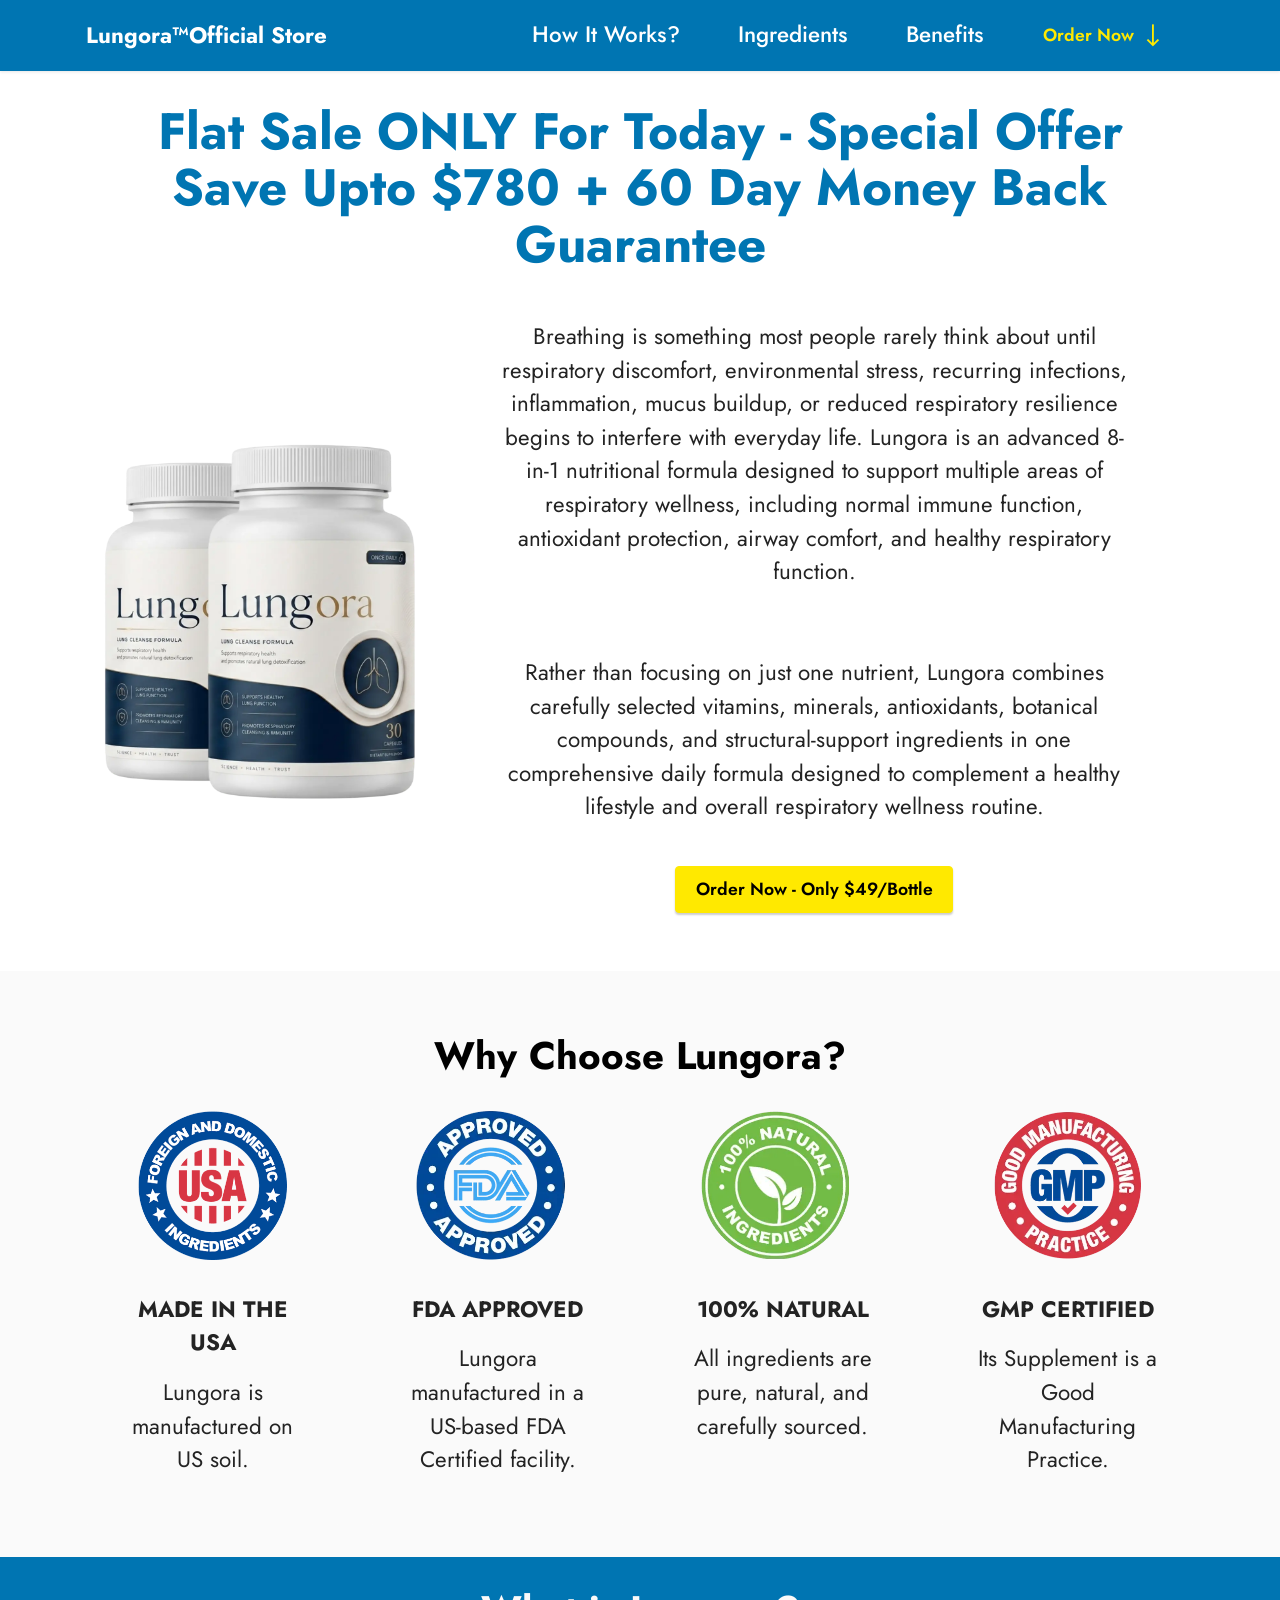
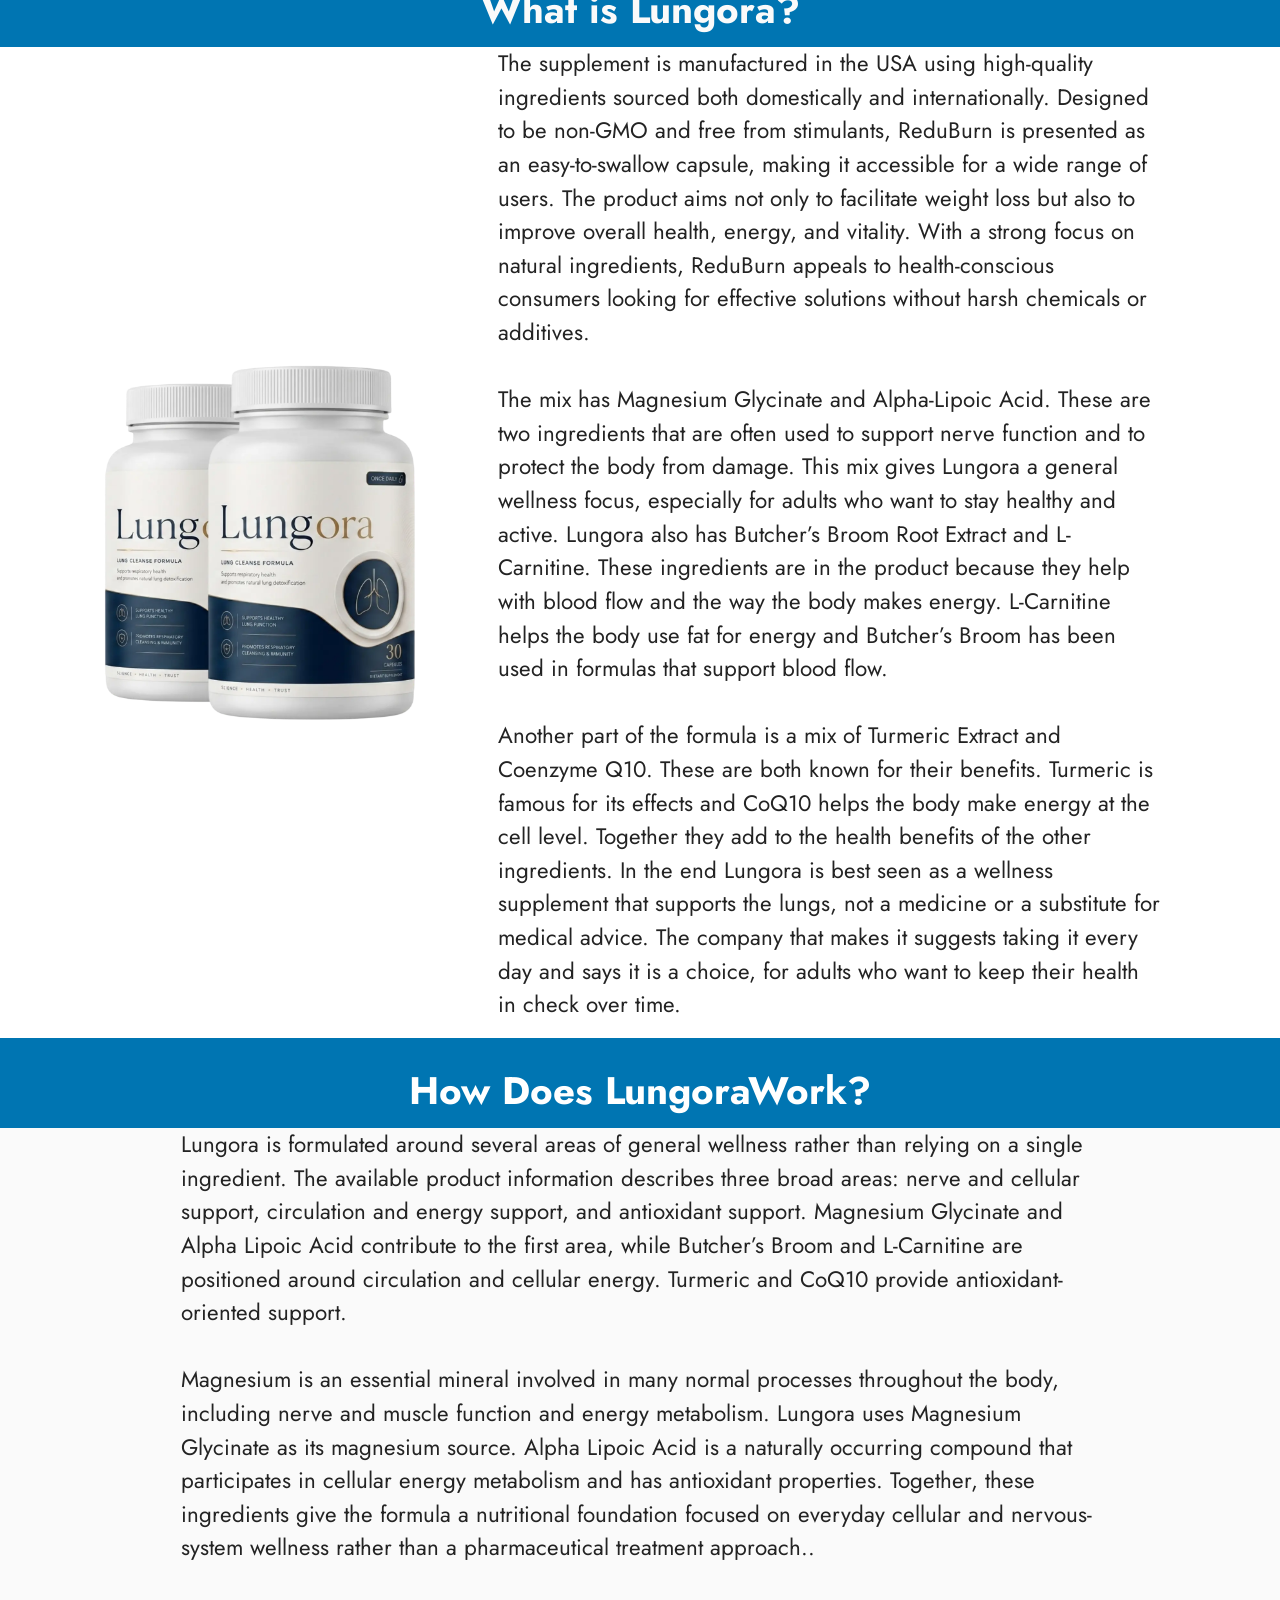
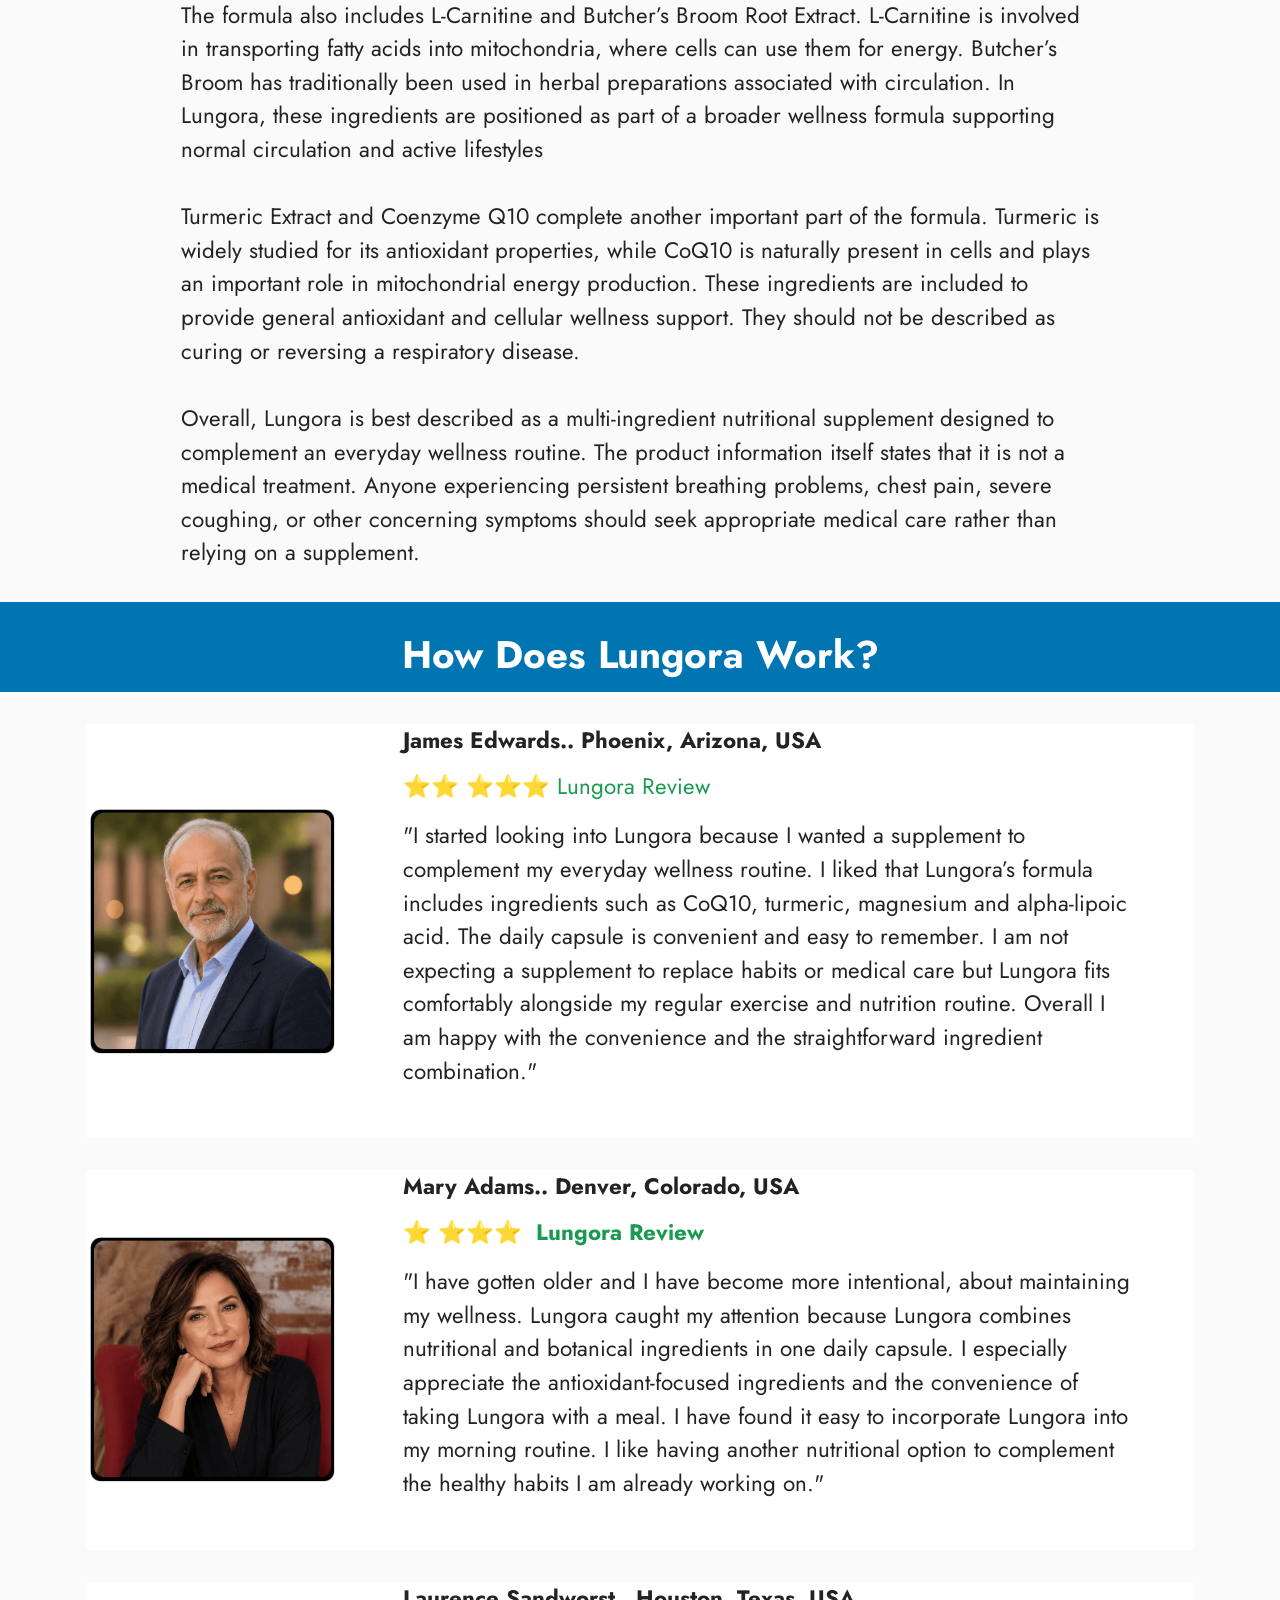
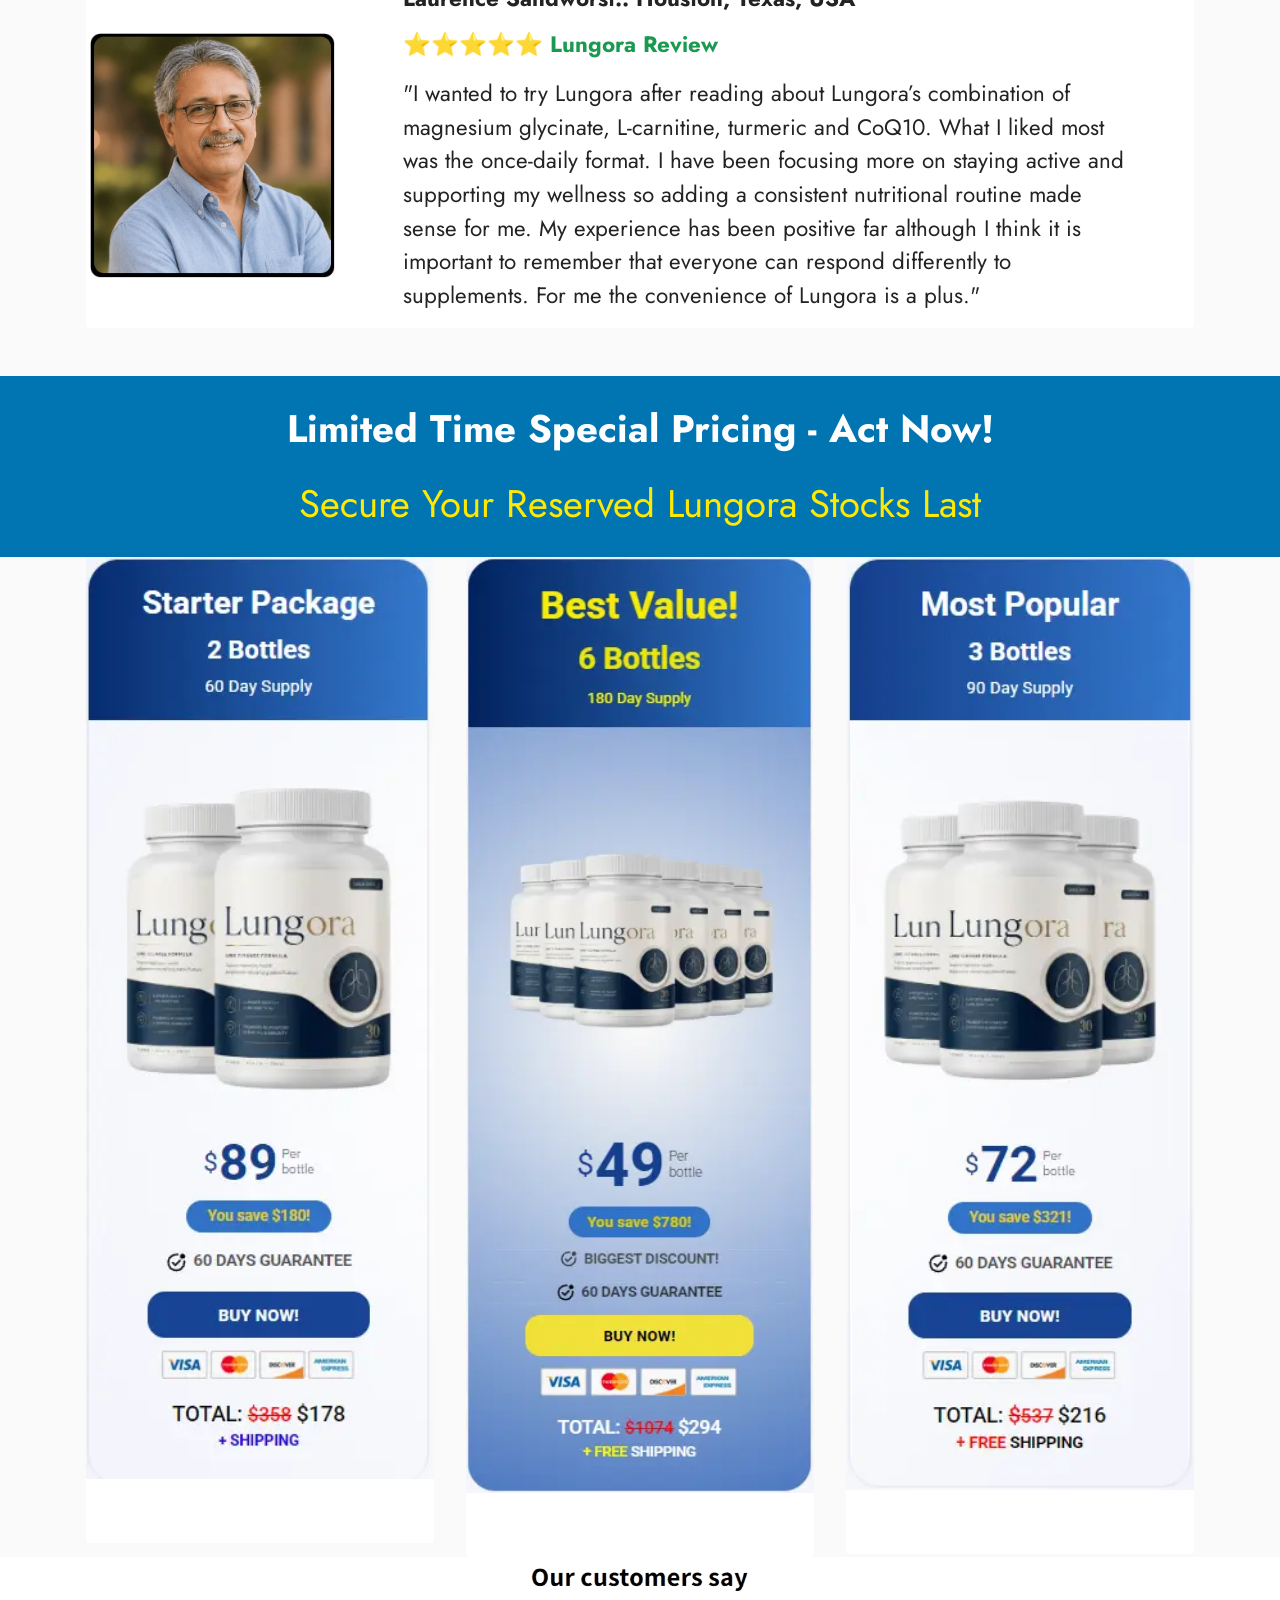
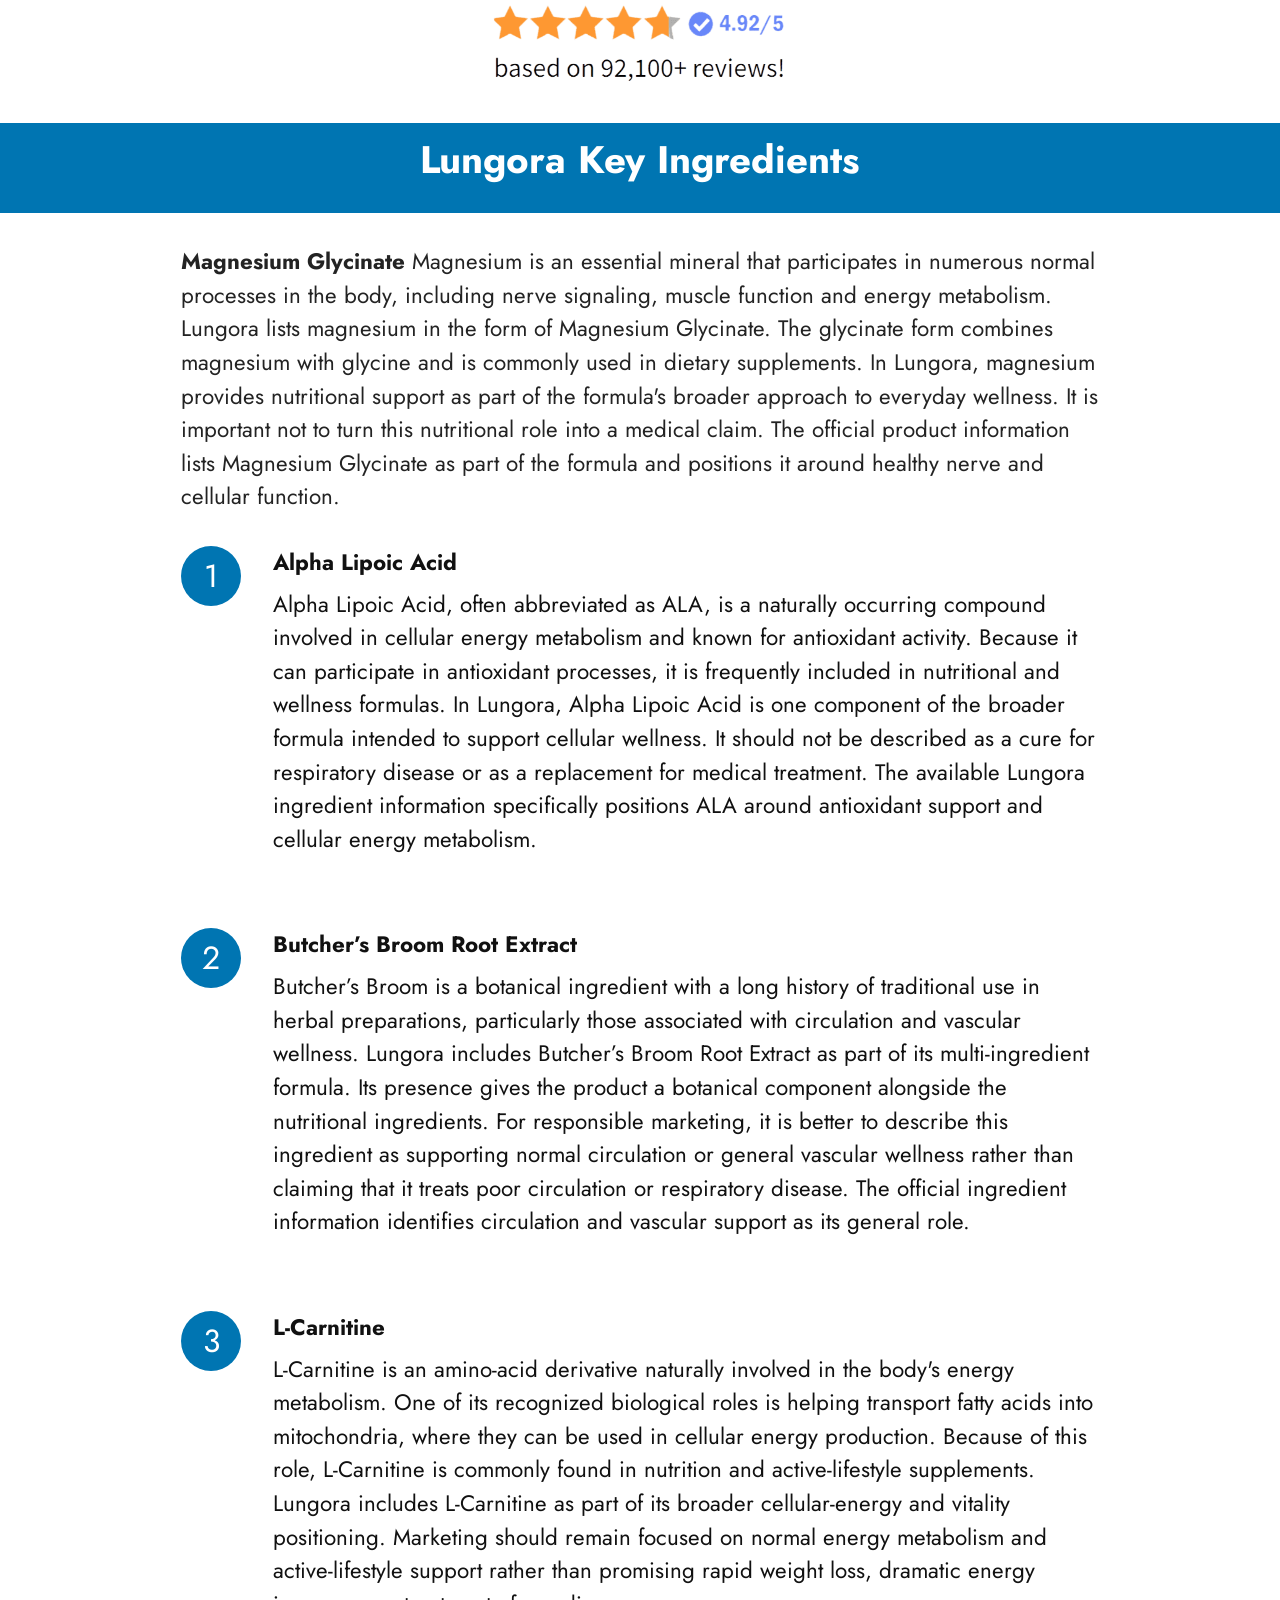
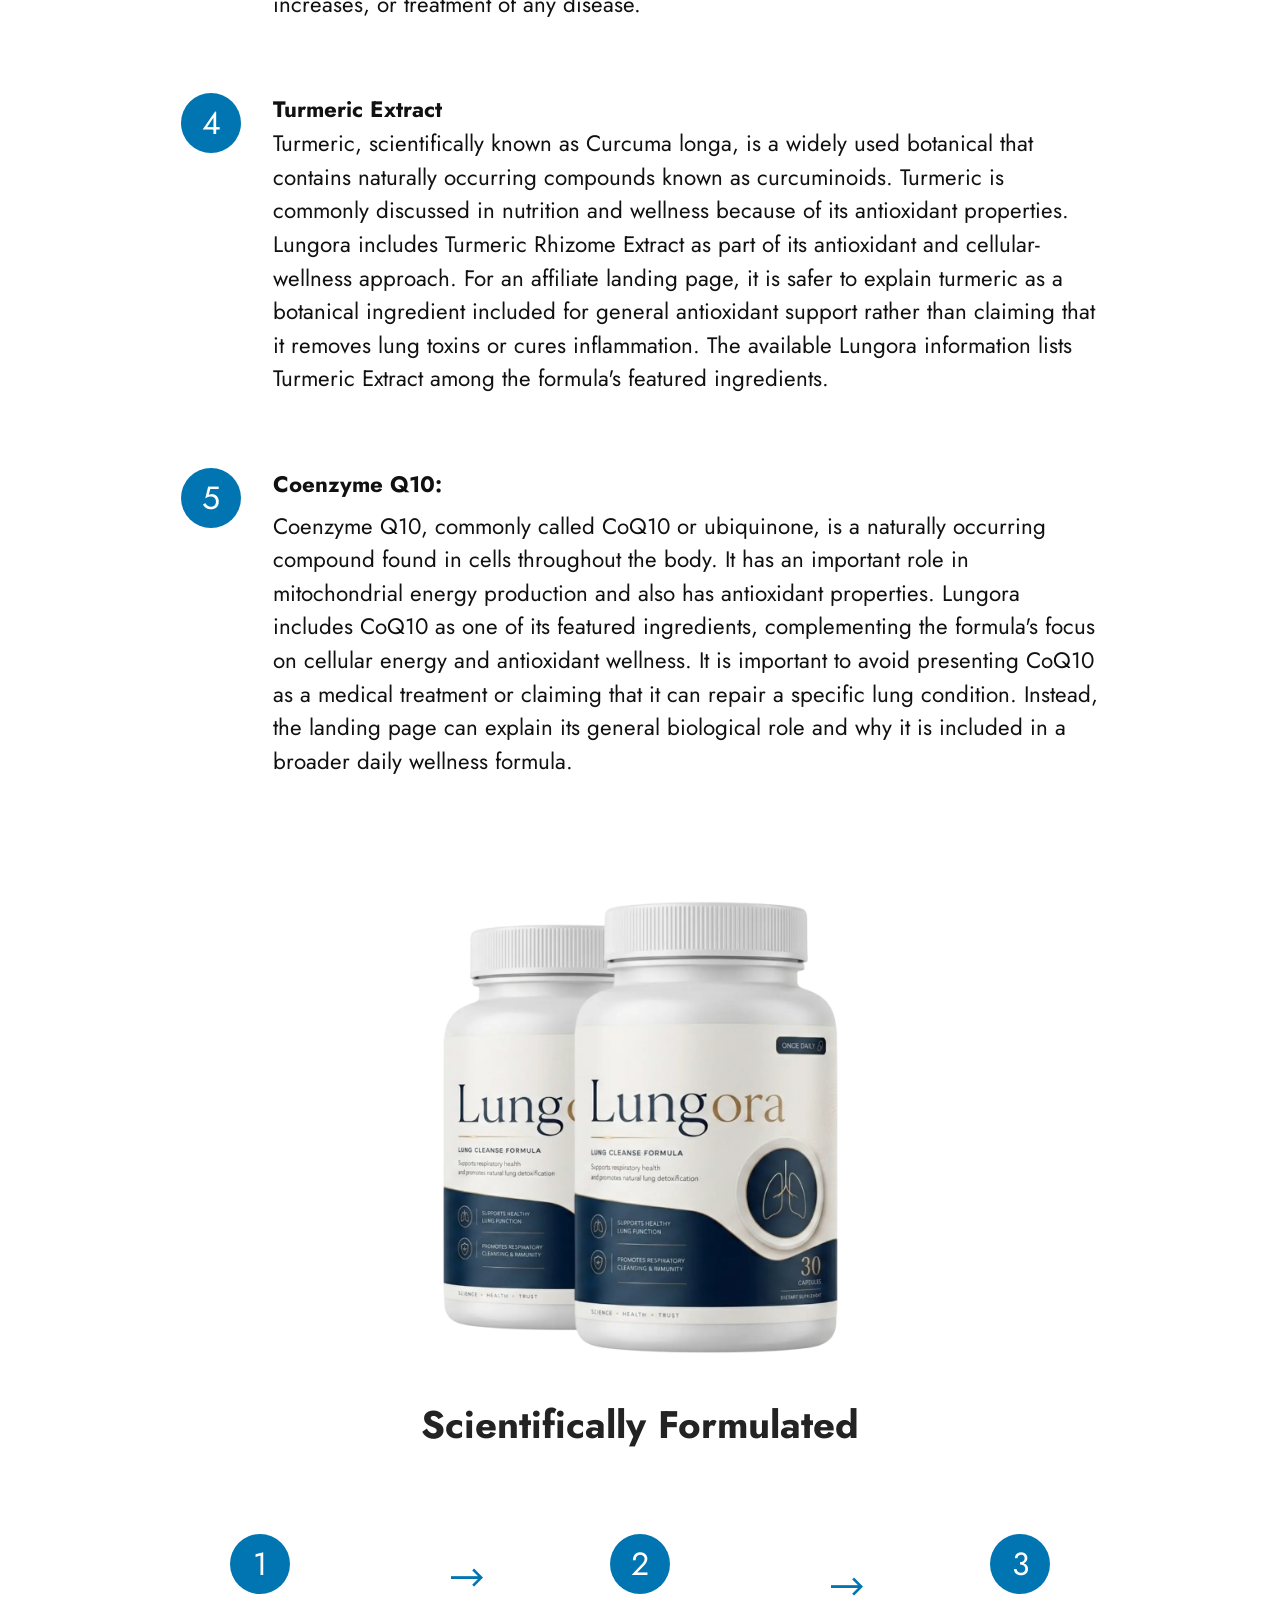
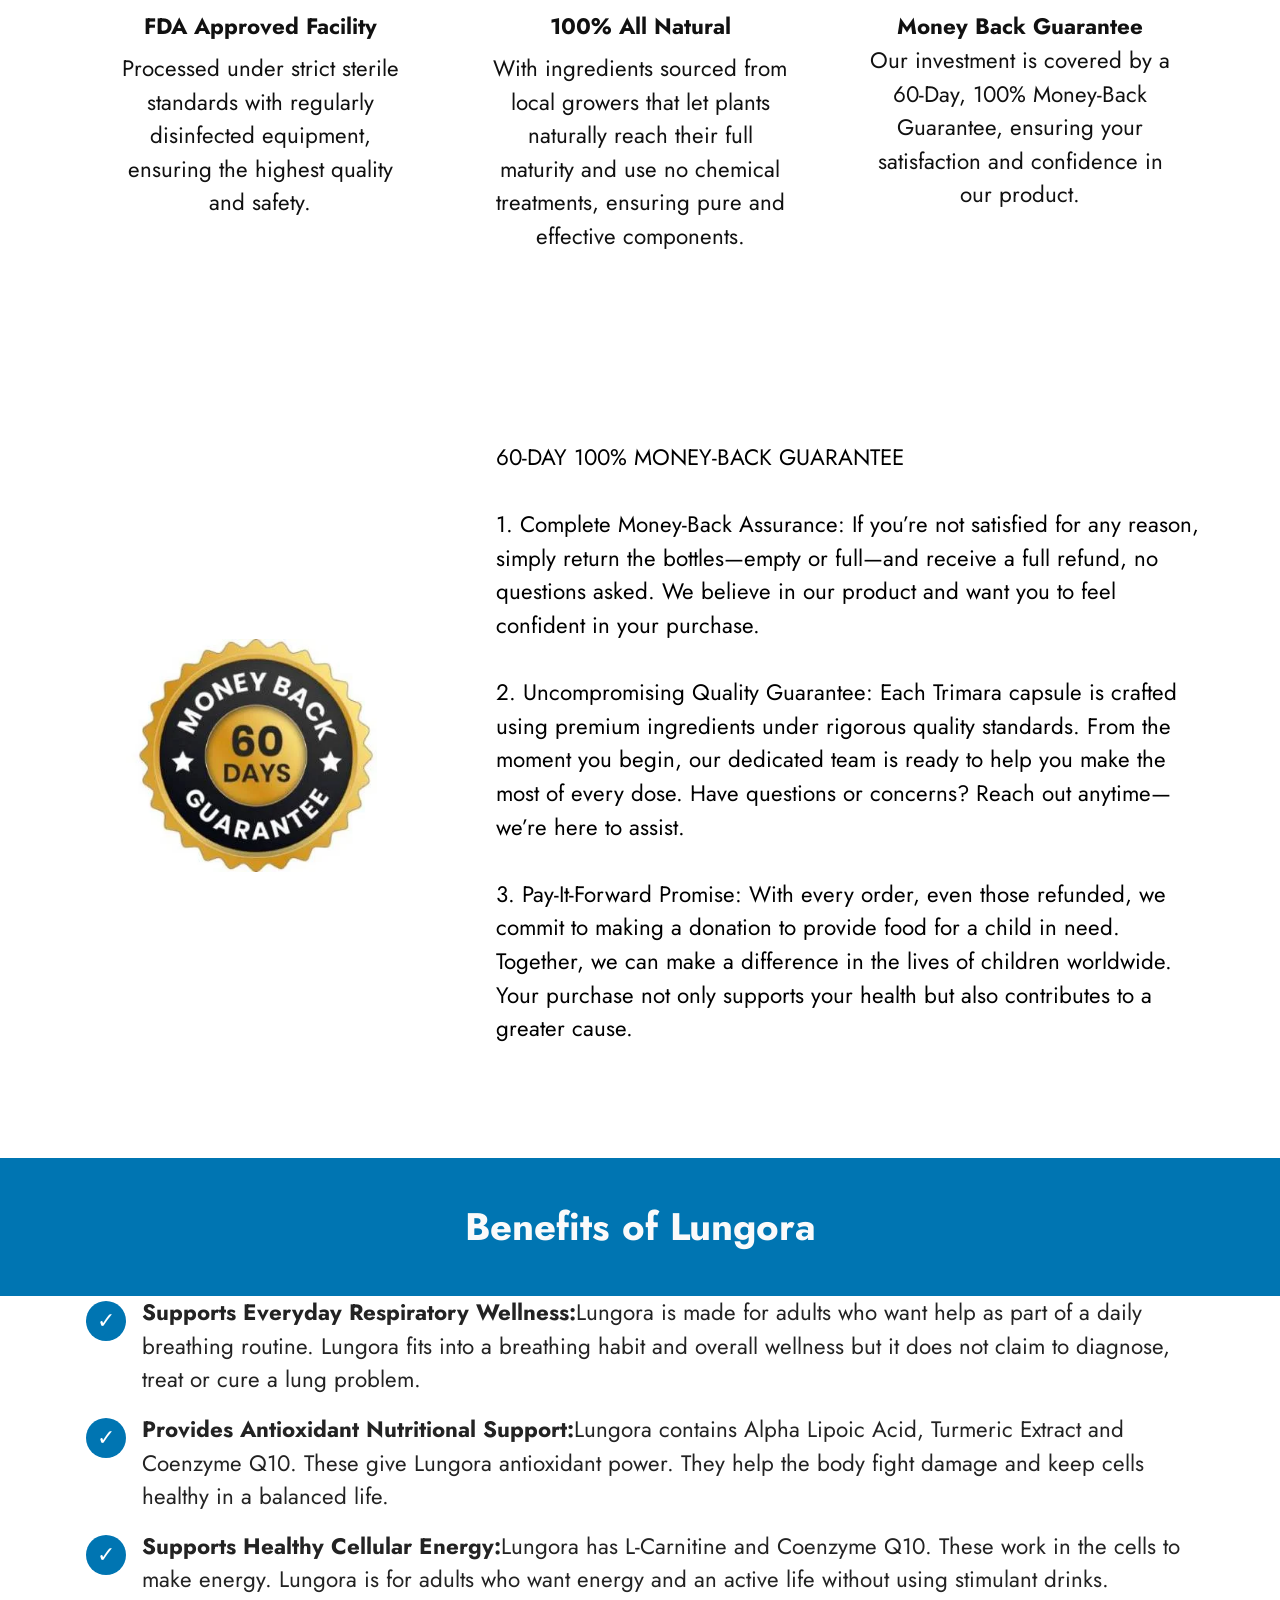
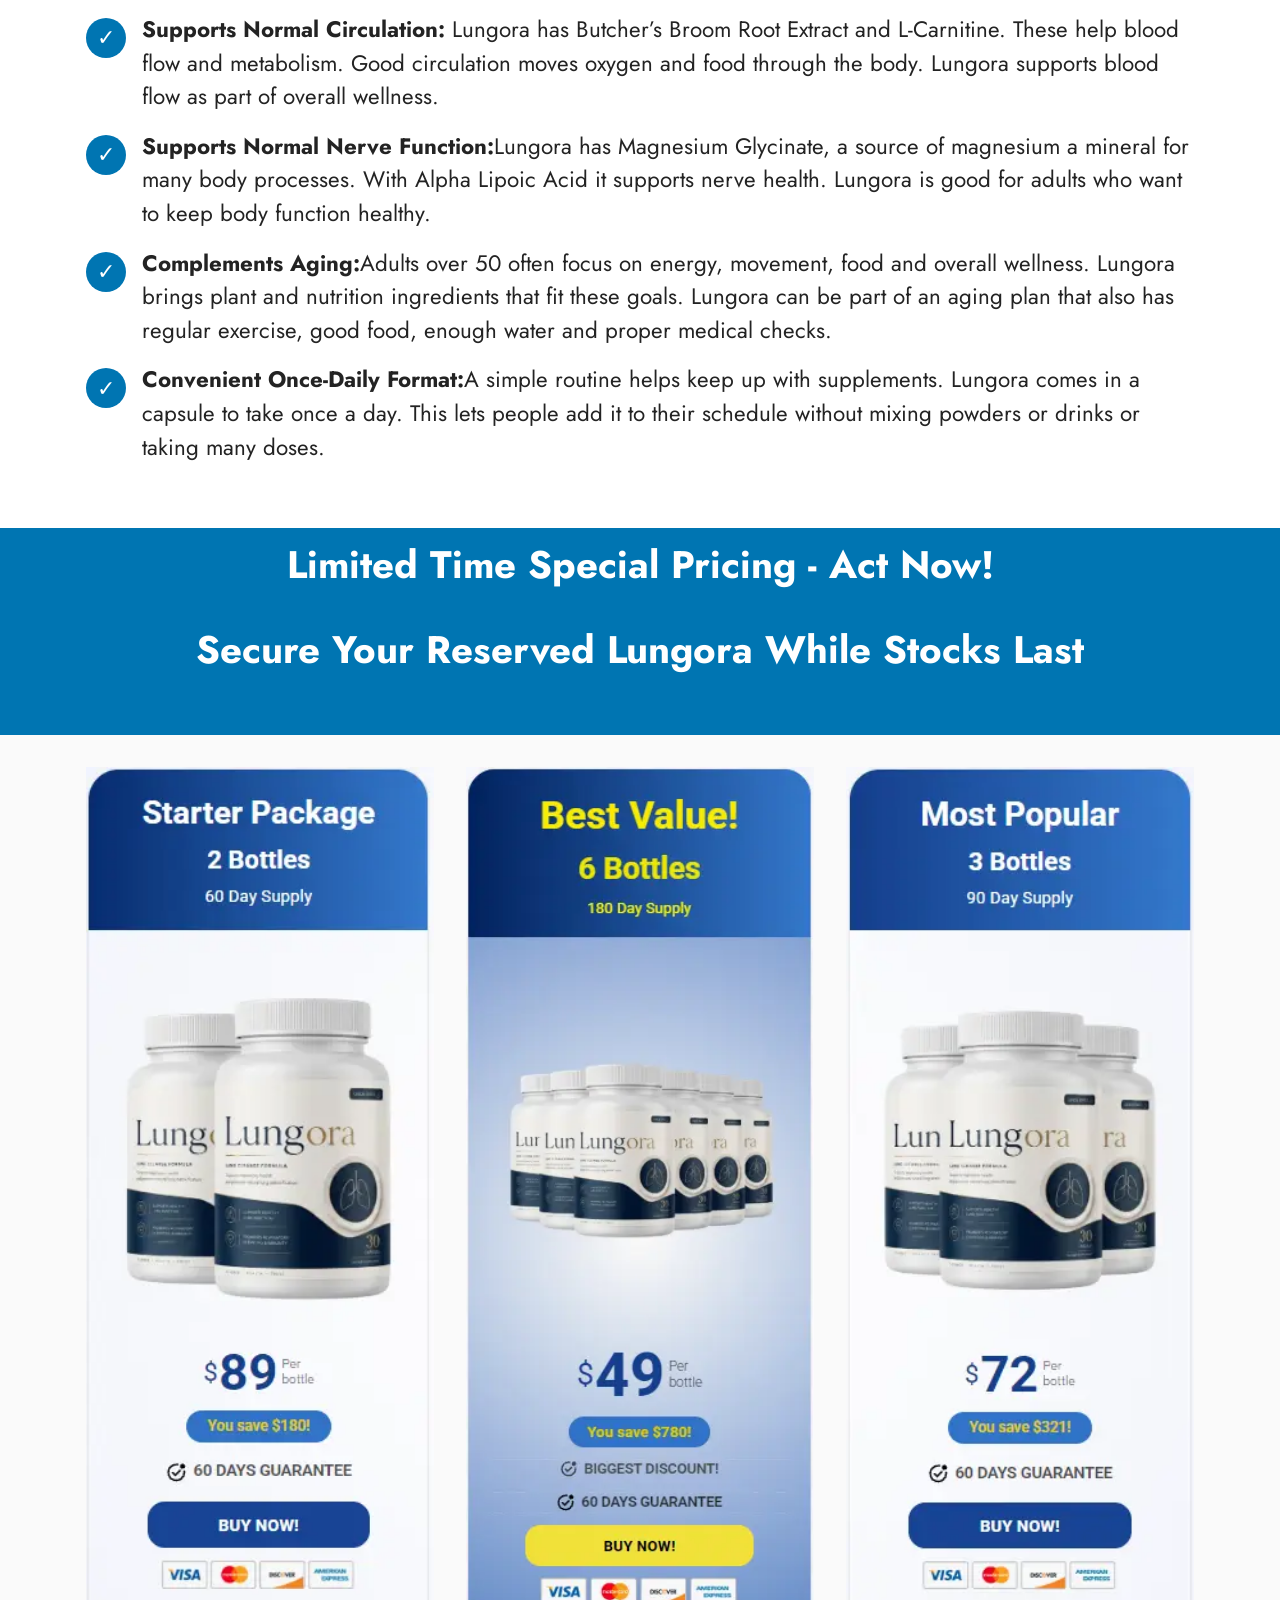
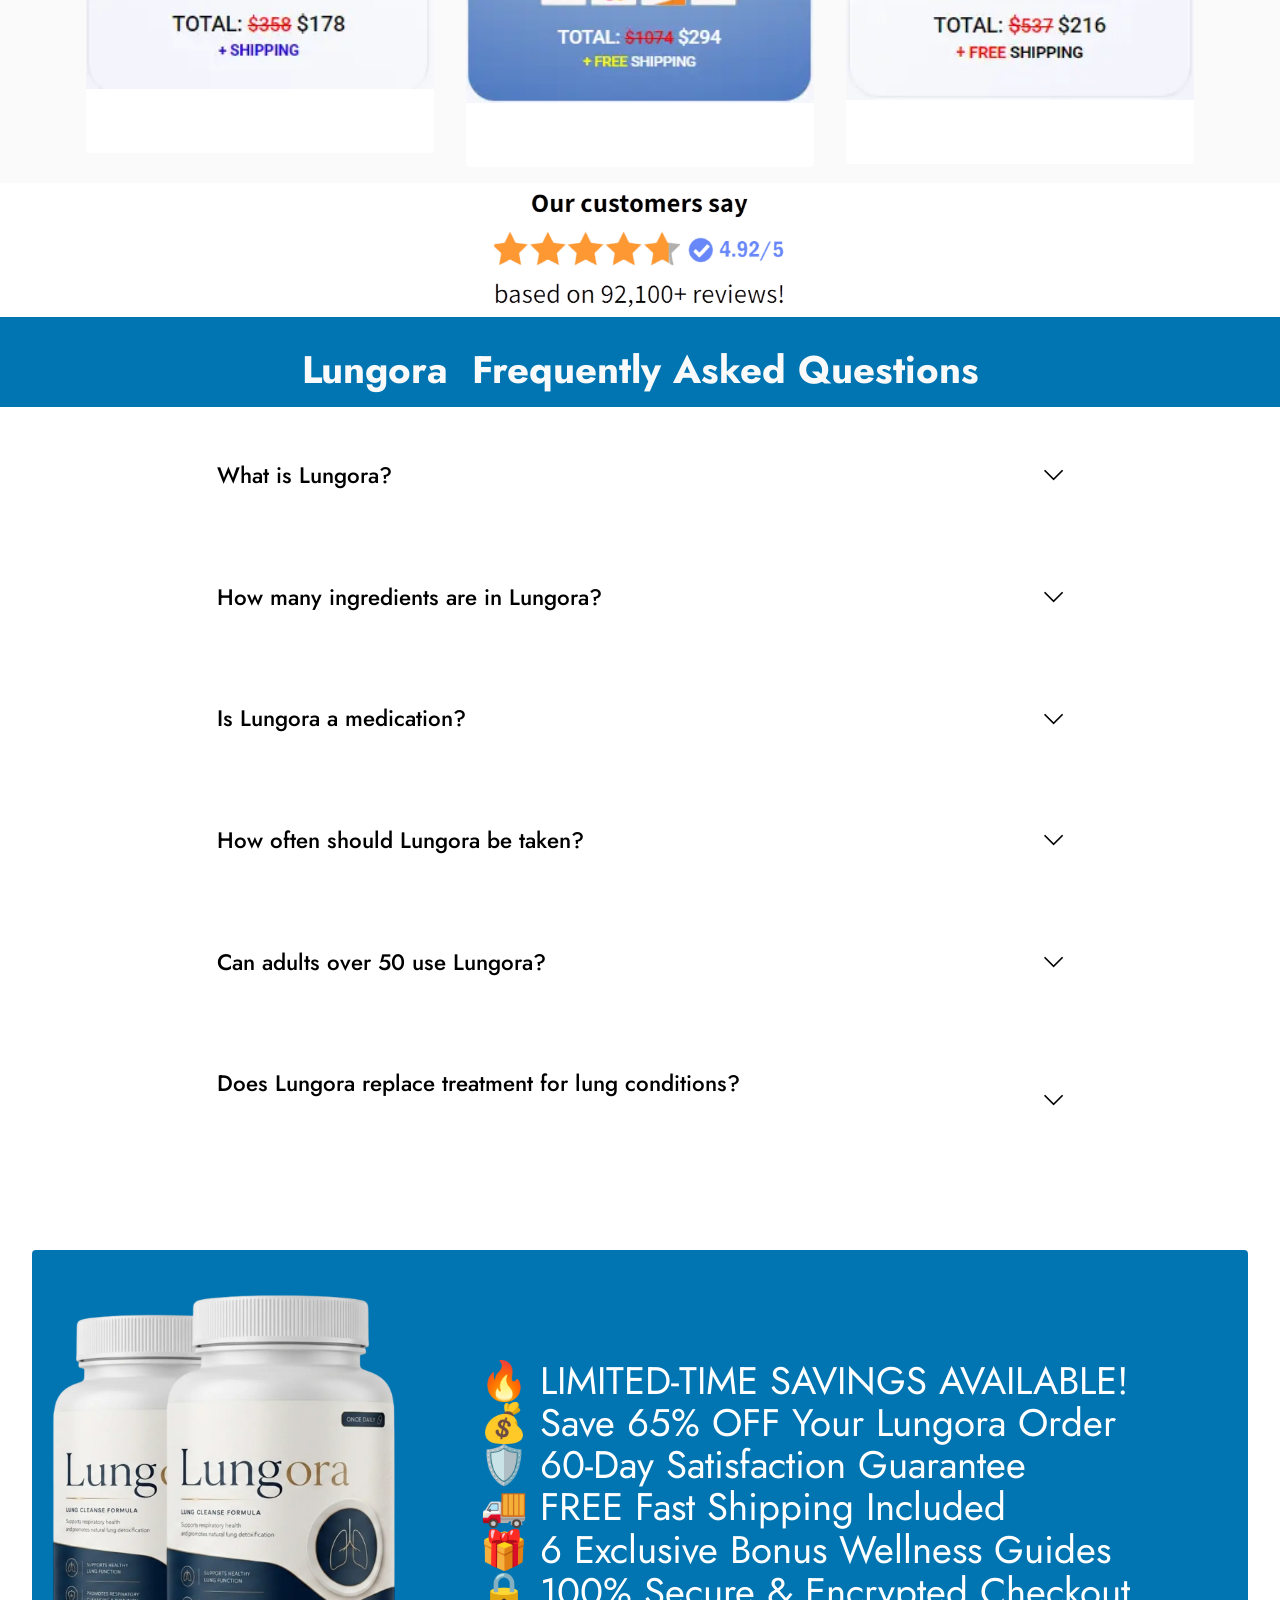
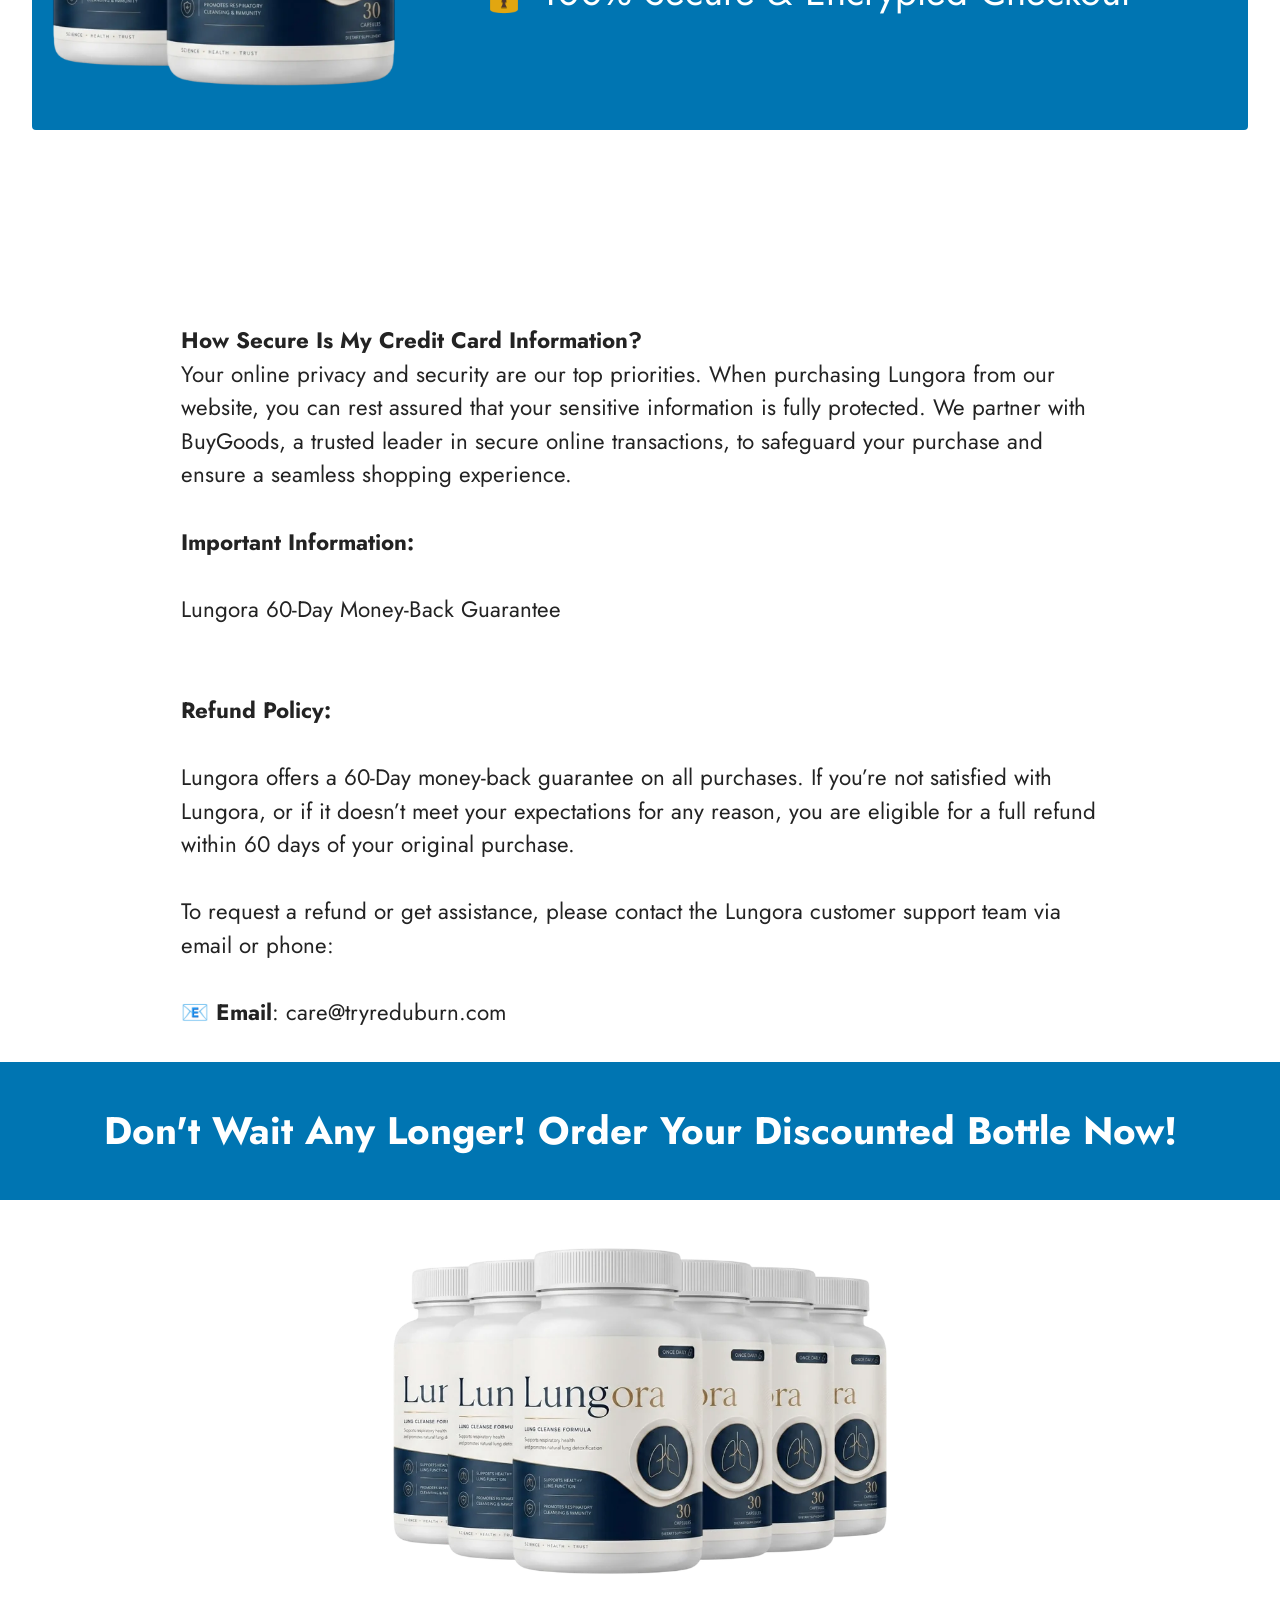
==== index.html @ 7a4cd83d "Add files via upload" ====
<!DOCTYPE html>
<html  lang="en">
<head>
  <!-- Site made with Mobirise Website Builder v6.1.12, https://mobirise.com -->
  <meta charset="UTF-8">
  <meta http-equiv="X-UA-Compatible" content="IE=edge">
  <meta name="generator" content="Mobirise v6.1.12, mobirise.com">
  <meta name="twitter:card" content="summary_large_image"/>
  <meta name="twitter:image:src" content="assets/images/index-meta.webp">
  <meta property="og:image" content="assets/images/index-meta.webp">
  <meta name="twitter:title" content="Lungora — D“Lungora – Natural Lung & Respiratory Support Formulaaily Respiratory Wellness Support.">
  <meta name="viewport" content="width=device-width, initial-scale=1, minimum-scale=1">
  <link rel="shortcut icon" href="assets/images/lungora-1.webp" type="image/x-icon">
  <meta name="description" content="Support your every“Lungora is a daily wellness formula designed to support healthy respiratory function and overall lung wellness. Learn about ingredients, benefits, and how it fits into your daily routine.”day respiratory wellness with Lungora. A once-daily supplement featuring magnesium glycinate, alpha lipoic acid, butcher’s broom, L-carnitine, turmeric, and CoQ10. CTA बटन: Check Availability. Affiliate Disclosure: This page may earn a commission if you purchase through our links">
  
  
  <title>Lungora — D“Lungora – Natural Lung & Respiratory Support Formulaaily Respiratory Wellness Support.</title>
  <link rel="stylesheet" href="assets/web/assets/mobirise-icons2/mobirise2.css">
  <link rel="stylesheet" href="assets/bootstrap/css/bootstrap.min.css">
  <link rel="stylesheet" href="assets/dropdown/css/style.css">
  <link rel="stylesheet" href="assets/socicon/css/styles.css">
  <link rel="stylesheet" href="assets/theme/css/style.css">
  <link rel="preload" href="https://fonts.googleapis.com/css?family=Jost:100,200,300,400,500,600,700,800,900,100i,200i,300i,400i,500i,600i,700i,800i,900i&display=swap" as="style" onload="this.onload=null;this.rel='stylesheet'">
  <noscript><link rel="stylesheet" href="https://fonts.googleapis.com/css?family=Jost:100,200,300,400,500,600,700,800,900,100i,200i,300i,400i,500i,600i,700i,800i,900i&display=swap"></noscript>
  <link rel="preload" as="style" href="assets/mobirise/css/mbr-additional.css?v=HSyHmF"><link rel="stylesheet" href="assets/mobirise/css/mbr-additional.css?v=HSyHmF" type="text/css">

  
  
  <meta name="keywords" content="Lungora LungoraLungora supplement, Lungora pills">
 <meta name="author" content="Lungora">
		
 <link rel="canonical" href="" >
</head>
<body>
  
  <section data-bs-version="5.1" class="menu menu2 cid-tB0YZQqaCG" once="menu" id="menu2-0">
    
    <nav class="navbar navbar-dropdown navbar-expand-lg">
        <div class="container">
            <div class="navbar-brand">
                
                <span class="navbar-caption-wrap"><a class="navbar-caption text-primary display-7" href="https://mwebsignalhq.com/13436/3174/2/?">Lungora™Official Store&nbsp;&nbsp;<br></a></span>
            </div>
            <button class="navbar-toggler" type="button" data-toggle="collapse" data-bs-toggle="collapse" data-target="#navbarSupportedContent" data-bs-target="#navbarSupportedContent" aria-controls="navbarNavAltMarkup" aria-expanded="false" aria-label="Toggle navigation">
                <div class="hamburger">
                    <span></span>
                    <span></span>
                    <span></span>
                    <span></span>
                </div>
            </button>
            <div class="collapse navbar-collapse" id="navbarSupportedContent">
                <ul class="navbar-nav nav-dropdown" data-app-modern-menu="true"><li class="nav-item"><a class="nav-link link text-danger text-primary display-5" href="https://mwebsignalhq.com/13436/3174/2/?">How It Works?</a></li>
                    <li class="nav-item"><a class="nav-link link text-danger text-primary display-5" href="https://mwebsignalhq.com/13436/3174/2/?">
                            Ingredients</a></li>
                    <li class="nav-item"><a class="nav-link link text-danger text-primary display-5" href="https://mwebsignalhq.com/13436/3174/2/?">Benefits</a>
                    </li></ul>
                
                <div class="navbar-buttons mbr-section-btn"><a class="btn btn-warning-outline display-4" href="https://mwebsignalhq.com/13436/3174/2/?"><span class="mobi-mbri mobi-mbri-down mbr-iconfont mbr-iconfont-btn"></span>Order Now</a></div>
            </div>
        </div>
    </nav>
</section>

<section data-bs-version="5.1" class="header3 cid-tB10ubWVri" id="header3-1">

    

    
    

    <div class="align-center container">
        <div class="row justify-content-center">
            <div class="col-12 col-lg-11">
                <h1 class="mbr-section-title mbr-fonts-style mb-3 display-1"><strong>Flat Sale ONLY For Today - Special Offer Save Upto $780 + 60 Day Money Back Guarantee</strong></h1>
                
                
                
            </div>
        </div>
    </div>
</section>

<section data-bs-version="5.1" class="features6 cid-tB15AvPI4t" id="features7-3">
    <!---->
    

    
    
    <div class="container">
        <div class="card-wrapper">
            <div class="row align-items-center">
                <div class="col-12 col-lg-4">
                    <div class="image-wrapper">
                        <a href="https://mwebsignalhq.com/13436/3174/2/?"><img src="assets/images/lungora.webp" alt="Lungora"></a>
                    </div>
                </div>
                <div class="col-12 col-lg">
                    <div class="text-box">
                        
                        <p class="mbr-text mbr-fonts-style display-7">Breathing is something most people rarely think about until respiratory discomfort, environmental stress, recurring infections, inflammation, mucus buildup, or reduced respiratory resilience begins to interfere with everyday life. Lungora is an advanced 8-in-1 nutritional formula designed to support multiple areas of respiratory wellness, including normal immune function, antioxidant protection, airway comfort, and healthy respiratory function.
<br>
<br><br>Rather than focusing on just one nutrient, Lungora combines carefully selected vitamins, minerals, antioxidants, botanical compounds, and structural-support ingredients in one comprehensive daily formula designed to complement a healthy lifestyle and overall respiratory wellness routine.<br></p>
                        
                        <div class="mbr-section-btn pt-3"><a href="https://mwebsignalhq.com/13436/3174/2/?" class="btn btn-warning display-4">Order Now - Only $49/Bottle</a></div>
                    </div>
                </div>
            </div>
        </div>
    </div>
</section>

<section data-bs-version="5.1" class="gallery3 cid-tB9ez4cVTX" id="gallery3-1r">
    
    
    <div class="container">
        <div class="mbr-section-head">
            <h4 class="mbr-section-title mbr-fonts-style align-center mb-0 display-2"><strong>Why Choose Lungora?</strong></h4>
            
        </div>
        <div class="row mt-4">
            <div class="item features-image сol-12 col-md-6 col-lg-3 active">
                <div class="item-wrapper">
                    <div class="item-img">
                        <a href="https://mwebsignalhq.com/13436/3174/2/?"><img src="assets/images/made-in-usa-500x300.webp" alt="Lungora Made In Usa" data-slide-to="0" data-bs-slide-to="0"></a>
                    </div>
                    <div class="item-content">
                        <h5 class="item-title mbr-fonts-style display-7"><strong>MADE IN THE USA</strong></h5>
                        
                        <p class="mbr-text mbr-fonts-style mt-3 display-7">Lungora is manufactured on US soil.</p>
                    </div>
                    
                </div>
            </div>
            
            <div class="item features-image сol-12 col-md-6 col-lg-3">
                <div class="item-wrapper">
                    <div class="item-img">
                        <img src="assets/images/fda-approved-500x300.webp" alt="Lungora FDA Approved" data-slide-to="1" data-bs-slide-to="1">
                    </div>
                    <div class="item-content">
                        <h5 class="item-title mbr-fonts-style display-7"><strong>FDA APPROVED</strong></h5>
                        
                        <p class="mbr-text mbr-fonts-style mt-3 display-7">Lungora manufactured in a US-based FDA Certified facility.<br></p>
                    </div>
                    
                </div>
            </div><div class="item features-image сol-12 col-md-6 col-lg-3">
                <div class="item-wrapper">
                    <div class="item-img">
                        <a href="https://mwebsignalhq.com/13436/3174/2/?"><img src="assets/images/100-natural-500x300.webp" alt="LungoraAll Natural" data-slide-to="2" data-bs-slide-to="2"></a>
                    </div>
                    <div class="item-content">
                        <h5 class="item-title mbr-fonts-style display-7"><strong>100% NATURAL</strong></h5>
                        
                        <p class="mbr-text mbr-fonts-style mt-3 display-7">All ingredients are pure, natural, and carefully sourced.</p>
                    </div>
                    
                </div>
            </div>
            <div class="item features-image сol-12 col-md-6 col-lg-3">
                <div class="item-wrapper">
                    <div class="item-img">
                        <a href="https://mwebsignalhq.com/13436/3174/2/?"><img src="assets/images/gmp-certified-500x300.webp" alt="Lungora GMP Certified" title=""></a>
                    </div>
                    <div class="item-content">
                        <h5 class="item-title mbr-fonts-style display-7">
                            <strong>GMP CERTIFIED</strong></h5>
                        
                        <p class="mbr-text mbr-fonts-style mt-3 display-7">Its Supplement is a Good Manufacturing Practice.</p>
                    </div>
                    
                </div>
            </div>
        </div>
    </div>
</section>

<section data-bs-version="5.1" class="header3 cid-tB83YwBUMj" id="header3-1l">

    

    
    

    <div class="align-center container">
        <div class="row justify-content-center">
            <div class="col-12 col-lg-12">
                
                <h2 class="mbr-section-subtitle mbr-fonts-style mb-3 display-2"><strong>What is Lungora?</strong></h2>
                
                
            </div>
        </div>
    </div>
</section>

<section data-bs-version="5.1" class="header11 cid-tB1vWdJbT6" id="header11-a">

    

    
    

    <div class="container">
        <div class="row justify-content-center">
            <div class="col-12 col-md-4 image-wrapper">
                <a href="https://mwebsignalhq.com/13436/3174/2/?"><img class="w-100" src="assets/images/lungora.webp" alt="Lungora"></a>
            </div>
            <div class="col-12 col-md">
                <div class="text-wrapper text-center">
                    
                    <p class="mbr-text mbr-fonts-style display-7">The supplement is manufactured in the USA using high-quality ingredients sourced both domestically and internationally. Designed to be non-GMO and free from stimulants, ReduBurn is presented as an easy-to-swallow capsule, making it accessible for a wide range of users. The product aims not only to facilitate weight loss but also to improve overall health, energy, and vitality. With a strong focus on natural ingredients, ReduBurn appeals to health-conscious consumers looking for effective solutions without harsh chemicals or additives.
<br>
<br>The mix has Magnesium Glycinate and Alpha-Lipoic Acid. These are two ingredients that are often used to support nerve function and to protect the body from damage. This mix gives Lungora a general wellness focus, especially for adults who want to stay healthy and active. Lungora also has Butcher’s Broom Root Extract and L-Carnitine. These ingredients are in the product because they help with blood flow and the way the body makes energy. L-Carnitine helps the body use fat for energy and Butcher’s Broom has been used in formulas that support blood flow.
<br><br>Another part of the formula is a mix of Turmeric Extract and Coenzyme Q10. These are both known for their benefits. Turmeric is famous for its effects and CoQ10 helps the body make energy at the cell level. Together they add to the health benefits of the other ingredients. In the end Lungora is best seen as a wellness supplement that supports the lungs, not a medicine or a substitute for medical advice. The company that makes it suggests taking it every day and says it is a choice, for adults who want to keep their health in check over time.<br></p>
                    
                </div>
            </div>
        </div>
    </div>
</section>

<section data-bs-version="5.1" class="header3 cid-tB85bPoWQz" id="header3-1m">

    

    
    

    <div class="align-center container">
        <div class="row justify-content-center">
            <div class="col-12 col-lg-12">
                
                <h2 class="mbr-section-subtitle mbr-fonts-style mb-3 display-2"><div><strong>How Does LungoraWork?</strong></div><div><strong>
</strong></div><div><strong>
</strong></div><div><strong>
</strong></div><div><strong>
</strong></div><div><strong>
</strong></div><div><strong>
</strong></div><div><strong>
</strong></div><div><strong>
</strong></div><div><strong>
</strong></div><div><strong>
</strong></div><div><strong>
</strong></div><div><strong>
</strong></div><div><strong>
</strong></div><div><strong>
</strong></div><div><strong>
</strong></div><div><strong>
</strong></div><div><strong>
</strong></div><div><strong>
</strong></div><div><strong>
</strong></div><div><strong>
</strong></div><div><strong>
</strong></div><div><strong>
</strong></div><div><strong>
</strong></div></h2>
                
                
            </div>
        </div>
    </div>
</section>

<section data-bs-version="5.1" class="content4 cid-tB1xoWzrbk" id="content4-d">
    

    
    
    <div class="container">
        <div class="row justify-content-center">
            <div class="title col-md-12 col-lg-10">
                
                <h4 class="mbr-section-subtitle align-center mbr-fonts-style mb-4 display-7"><div><div><div>Lungora is formulated around several areas of general wellness rather than relying on a single ingredient. The available product information describes three broad areas: nerve and cellular support, circulation and energy support, and antioxidant support. Magnesium Glycinate and Alpha Lipoic Acid contribute to the first area, while Butcher’s Broom and L-Carnitine are positioned around circulation and cellular energy. Turmeric and CoQ10 provide antioxidant-oriented support.</div></div></div><div><div><div><br></div></div></div><div><span style="font-size: 1.4rem;">Magnesium is an essential mineral involved in many normal processes throughout the body, including nerve and muscle function and energy metabolism. Lungora uses Magnesium Glycinate as its magnesium source. Alpha Lipoic Acid is a naturally occurring compound that participates in cellular energy metabolism and has antioxidant properties. Together, these ingredients give the formula a nutritional foundation focused on everyday cellular and nervous-system wellness rather than a pharmaceutical treatment approach..</span><br></div><br><div>
</div><div>The formula also includes L-Carnitine and Butcher’s Broom Root Extract. L-Carnitine is involved in transporting fatty acids into mitochondria, where cells can use them for energy. Butcher’s Broom has traditionally been used in herbal preparations associated with circulation. In Lungora, these ingredients are positioned as part of a broader wellness formula supporting normal circulation and active lifestyles</div><div><br></div><div>Turmeric Extract and Coenzyme Q10 complete another important part of the formula. Turmeric is widely studied for its antioxidant properties, while CoQ10 is naturally present in cells and plays an important role in mitochondrial energy production. These ingredients are included to provide general antioxidant and cellular wellness support. They should not be described as curing or reversing a respiratory disease.</div><br><div>
</div><div>Overall, Lungora is best described as a multi-ingredient nutritional supplement designed to complement an everyday wellness routine. The product information itself states that it is not a medical treatment. Anyone experiencing persistent breathing problems, chest pain, severe coughing, or other concerning symptoms should seek appropriate medical care rather than relying on a supplement.</div><div>
</div><div>
</div><div>
</div><div>
</div><div>
</div><div>
</div><div>
</div><div>
</div><div>
</div><div>
</div><div>
</div><div><div>
</div><div>
</div><div>
</div><div>
</div><div>
</div></div></h4>
                
            </div>
        </div>
    </div>
</section>

<section data-bs-version="5.1" class="header3 cid-v7JuKyBStk" id="header3-24">

    

    
    

    <div class="align-center container">
        <div class="row justify-content-center">
            <div class="col-12 col-lg-12">
                
                <h2 class="mbr-section-subtitle mbr-fonts-style mb-3 display-2"><div><strong>How Does Lungora Work?</strong></div><div><strong>
</strong></div><div><strong>
</strong></div><div><strong>
</strong></div><div><strong>
</strong></div><div><strong>
</strong></div><div><strong>
</strong></div><div><strong>
</strong></div><div><strong>
</strong></div><div><strong>
</strong></div><div><strong>
</strong></div><div><strong>
</strong></div><div><strong>
</strong></div><div><strong>
</strong></div><div><strong>
</strong></div><div><strong>
</strong></div><div><strong>
</strong></div><div><strong>
</strong></div><div><strong>
</strong></div><div><strong>
</strong></div><div><strong>
</strong></div><div><strong>
</strong></div><div><strong>
</strong></div><div><strong>
</strong></div></h2>
                
                
            </div>
        </div>
    </div>
</section>

<section data-bs-version="5.1" class="team2 cid-v7Jv0AjsPd" xmlns="http://www.w3.org/1999/html" id="team2-25">
    

    
    
    <div class="container">
        <div class="item features-image">
            <div class="item-wrapper">
                <div class="row align-items-center">
                    <div class="col-12 col-md-3">
                        <div class="image-wrapper">
                            <a href="https://mwebsignalhq.com/13436/3174/2/?"><img src="assets/images/lungora-experience1.webp" alt="Lungora"></a>
                        </div>
                    </div>
                    <div class="col-12 col-md">
                        <div class="card-box">
                            <h5 class="card-title mbr-fonts-style m-0 mb-3 display-5"><strong>James Edwards.. Phoenix, Arizona, USA</strong></h5>
                            <h6 class="card-subtitle mbr-fonts-style mb-3 display-5">⭐⭐ ⭐⭐⭐ Lungora Review</h6>
                            <p class="mbr-text mbr-fonts-style display-7">"I started looking into Lungora because I wanted a supplement to complement my everyday wellness routine. I liked that Lungora’s formula includes ingredients such as CoQ10, turmeric, magnesium and alpha-lipoic acid. The daily capsule is convenient and easy to remember. I am not expecting a supplement to replace habits or medical care but Lungora fits comfortably alongside my regular exercise and nutrition routine. Overall I am happy with the convenience and the straightforward ingredient combination."
<br>
<br></p>
                            
                        </div>
                    </div>
                </div>
            </div>
        </div>
        <div class="item features-image">
            <div class="item-wrapper">
                <div class="row align-items-center">
                    <div class="col-12 col-md-3">
                        <div class="image-wrapper">
                            <a href="https://mwebsignalhq.com/13436/3174/2/?"><img src="assets/images/lungora-experience2.webp" alt="Lungora"></a>
                        </div>
                    </div>
                    <div class="col-12 col-md">
                        <div class="card-box">
                            <h5 class="card-title mbr-fonts-style m-0 mb-3 display-5"><strong>Mary Adams.. Denver, Colorado, USA</strong></h5>
                            <h6 class="card-subtitle mbr-fonts-style mb-3 display-5"><strong>⭐ ⭐⭐⭐&nbsp; Lungora Review</strong></h6>
                            <p class="mbr-text mbr-fonts-style display-7">"I have gotten older and I have become more intentional, about maintaining my wellness. Lungora caught my attention because Lungora combines nutritional and botanical ingredients in one daily capsule. I especially appreciate the antioxidant-focused ingredients and the convenience of taking Lungora with a meal. I have found it easy to incorporate Lungora into my morning routine. I like having another nutritional option to complement the healthy habits I am already working on."
<br>
<br></p>
                            
                        </div>
                    </div>
                </div>
            </div>
        </div>
        <div class="item features-image">
            <div class="item-wrapper">
                <div class="row align-items-center">
                    <div class="col-12 col-md-3">
                        <div class="image-wrapper">
                            <a href="https://mwebsignalhq.com/13436/3174/2/?"><img src="assets/images/lungora-experience3.webp" alt="Lungora"></a>
                        </div>
                    </div>
                    <div class="col-12 col-md">
                        <div class="card-box">
                            <h5 class="card-title mbr-fonts-style m-0 mb-3 display-5"><strong>Laurence Sandworst.. Houston, Texas, USA</strong></h5>
                            <h6 class="card-subtitle mbr-fonts-style mb-3 display-5"><strong>⭐⭐⭐⭐⭐ Lungora Review</strong></h6>
                            <p class="mbr-text mbr-fonts-style display-7">"I wanted to try Lungora after reading about Lungora’s combination of magnesium glycinate, L-carnitine, turmeric and CoQ10. What I liked most was the once-daily format. I have been focusing more on staying active and supporting my wellness so adding a consistent nutritional routine made sense for me. My experience has been positive far although I think it is important to remember that everyone can respond differently to supplements. For me the convenience of Lungora is a plus."<br></p>
                            
                        </div>
                    </div>
                </div>
            </div>
        </div>
    </div>
</section>

<section data-bs-version="5.1" class="content4 cid-tB1yuhcVVi" id="content4-g">
    

    
    
    <div class="container">
        <div class="row justify-content-center">
            <div class="title col-md-12 col-lg-10">
                <h3 class="mbr-section-title mbr-fonts-style align-center mb-4 display-2"><strong>Limited Time Special Pricing - Act Now!</strong></h3>
                <h4 class="mbr-section-subtitle align-center mbr-fonts-style mb-4 display-2">Secure Your Reserved Lungora Stocks Last</h4>
                
            </div>
        </div>
    </div>
</section>

<section data-bs-version="5.1" class="team1 cid-tB1z7NONXX" id="team1-h">
    

    
    
    <div class="container">
        <div class="row justify-content-center">
            
            <div class="col-sm-6 col-lg-4">
                <div class="card-wrap">
                    <div class="image-wrap">
                        <a href="https://mwebsignalhq.com/13436/3174/2/?"><img src="assets/images/lungora-2bottle-price.webp" alt="Lungora.1 Bttle"></a>
                    </div>
                    <div class="content-wrap">
                        
                        
                        
                        
                        
                    </div>
                </div>
            </div>

            <div class="col-sm-6 col-lg-4">
                <div class="card-wrap">
                    <div class="image-wrap">
                        <a href="https://mwebsignalhq.com/13436/3174/2/?"><img src="assets/images/lungora-6bottle-price.webp" alt="Lungora.6 Bttle"></a>
                    </div>
                    <div class="content-wrap">
                        
                        
                        
                        
                        
                    </div>
                </div>
            </div>

            <div class="col-sm-6 col-lg-4">
                <div class="card-wrap">
                    <div class="image-wrap">
                        <a href="https://mwebsignalhq.com/13436/3174/2/?"><img src="assets/images/lungora-3bottle-price.webp" alt="Lungora.3 Bttle"></a>
                    </div>
                    <div class="content-wrap">
                        
                        
                        
                        
                        
                    </div>
                </div>
            </div>

            
        </div>
    </div>
</section>

<section data-bs-version="5.1" class="image3 cid-tB1zGVstSm" id="image3-j">
    

    
    

    <div class="container">
        <div class="row justify-content-center">
            <div class="col-12 col-lg-4">
                <div class="image-wrapper">
                    <img src="assets/images/alpilean-customer-review1-562x217.png" alt="keravita pro 5 star ratings">
                    
                </div>
            </div>
        </div>
    </div>
</section>

<section data-bs-version="5.1" class="content4 cid-tB1A34S1NT" id="content4-k">
    

    
    
    <div class="container">
        <div class="row justify-content-center">
            <div class="title col-md-12 col-lg-12">
                <h3 class="mbr-section-title mbr-fonts-style align-center mb-4 display-2"><strong>Lungora Key Ingredients</strong></h3>
                
                
            </div>
        </div>
    </div>
</section>

<section data-bs-version="5.1" class="content5 cid-tB1AZH7rno" id="content5-n">
    
    <div class="container">
        <div class="row justify-content-center">
            <div class="col-md-12 col-lg-10">
                
                <h4 class="mbr-section-subtitle mbr-fonts-style mb-4 display-5"><div></div></h4>
                <p class="mbr-text mbr-fonts-style display-7"><strong>Magnesium Glycinate</strong>&nbsp;Magnesium is an essential mineral that participates in numerous normal processes in the body, including nerve signaling, muscle function and energy metabolism. Lungora lists magnesium in the form of Magnesium Glycinate. The glycinate form combines magnesium with glycine and is commonly used in dietary supplements. In Lungora, magnesium provides nutritional support as part of the formula's broader approach to everyday wellness. It is important not to turn this nutritional role into a medical claim. The official product information lists Magnesium Glycinate as part of the formula and positions it around healthy nerve and cellular function.&nbsp;<br></p>
            </div>
        </div>
    </div>
</section>

<section data-bs-version="5.1" class="features19 cid-tB6Rwx4pqH" id="features20-x">

    

    
    
    <div class="container">
        <div class="row justify-content-center">
            
            <div class="col-12 col-md-10">
                <div class="item mbr-flex">
                    <div class="icon-box">
                        <span class="step-number mbr-fonts-style display-5">1</span>
                    </div>
                    <div class="text-box">
                        <h4 class="icon-title card-title mbr-black mbr-fonts-style display-7"><strong>Alpha Lipoic Acid</strong></h4>
                        <h5 class="icon-text mbr-black mbr-fonts-style display-7">Alpha Lipoic Acid, often abbreviated as ALA, is a naturally occurring compound involved in cellular energy metabolism and known for antioxidant activity. Because it can participate in antioxidant processes, it is frequently included in nutritional and wellness formulas. In Lungora, Alpha Lipoic Acid is one component of the broader formula intended to support cellular wellness. It should not be described as a cure for respiratory disease or as a replacement for medical treatment. The available Lungora ingredient information specifically positions ALA around antioxidant support and cellular energy metabolism.</h5>
                    </div>
                </div>
                <div class="item mbr-flex">
                    <div class="icon-box">
                        <span class="step-number mbr-fonts-style display-5">2</span>
                    </div>
                    <div class="text-box">
                        <h4 class="icon-title card-title mbr-black mbr-fonts-style display-7"><strong>Butcher’s Broom Root Extract</strong></h4>
                        <h5 class="icon-text mbr-black mbr-fonts-style display-7">Butcher’s Broom is a botanical ingredient with a long history of traditional use in herbal preparations, particularly those associated with circulation and vascular wellness. Lungora includes Butcher’s Broom Root Extract as part of its multi-ingredient formula. Its presence gives the product a botanical component alongside the nutritional ingredients. For responsible marketing, it is better to describe this ingredient as supporting normal circulation or general vascular wellness rather than claiming that it treats poor circulation or respiratory disease. The official ingredient information identifies circulation and vascular support as its general role.</h5>
                    </div>
                </div>
                <div class="item mbr-flex">
                    <div class="icon-box">
                        <span class="step-number mbr-fonts-style display-5">3</span>
                    </div>
                    <div class="text-box">
                        <h4 class="icon-title card-title mbr-black mbr-fonts-style display-7"><strong>L-Carnitine</strong></h4>
                        <h5 class="icon-text mbr-black mbr-fonts-style display-7"><div>L-Carnitine is an amino-acid derivative naturally involved in the body's energy metabolism. One of its recognized biological roles is helping transport fatty acids into mitochondria, where they can be used in cellular energy production. Because of this role, L-Carnitine is commonly found in nutrition and active-lifestyle supplements. Lungora includes L-Carnitine as part of its broader cellular-energy and vitality positioning. Marketing should remain focused on normal energy metabolism and active-lifestyle support rather than promising rapid weight loss, dramatic energy increases, or treatment of any disease.</div><div>
</div><div>
</div></h5>
                    </div>
                </div>
                <div class="item mbr-flex">
                    <div class="icon-box">
                        <span class="step-number mbr-fonts-style display-5">4</span>
                    </div>
                    <div class="text-box">
                        <h4 class="icon-title card-title mbr-black mbr-fonts-style display-7"><strong>Turmeric Extract</strong><strong><br></strong>Turmeric, scientifically known as Curcuma longa, is a widely used botanical that contains naturally occurring compounds known as curcuminoids. Turmeric is commonly discussed in nutrition and wellness because of its antioxidant properties. Lungora includes Turmeric Rhizome Extract as part of its antioxidant and cellular-wellness approach. For an affiliate landing page, it is safer to explain turmeric as a botanical ingredient included for general antioxidant support rather than claiming that it removes lung toxins or cures inflammation. The available Lungora information lists Turmeric Extract among the formula's featured ingredients.</h4>
                        <h5 class="icon-text mbr-black mbr-fonts-style display-7"><div></div></h5>
                    </div>
                </div>
                <div class="item mbr-flex last">
                    <div class="icon-box">
                        <span class="step-number mbr-fonts-style display-5">5</span>
                    </div>
                    <div class="text-box">
                        <h4 class="icon-title card-title mbr-black mbr-fonts-style display-7"><strong>Coenzyme Q10:</strong></h4>
                        <h5 class="icon-text mbr-black mbr-fonts-style display-7">Coenzyme Q10, commonly called CoQ10 or ubiquinone, is a naturally occurring compound found in cells throughout the body. It has an important role in mitochondrial energy production and also has antioxidant properties. Lungora includes CoQ10 as one of its featured ingredients, complementing the formula's focus on cellular energy and antioxidant wellness. It is important to avoid presenting CoQ10 as a medical treatment or claiming that it can repair a specific lung condition. Instead, the landing page can explain its general biological role and why it is included in a broader daily wellness formula.</h5>
                    </div>
                </div>
                
                
                
                
                
            </div>
        </div>
    </div>
</section>

<section data-bs-version="5.1" class="image3 cid-v7Ptb4kplo" id="image3-27">
    

    
    

    <div class="container">
        <div class="row justify-content-center">
            <div class="col-12 col-lg-5">
                <div class="image-wrapper">
                    <a href="https://mwebsignalhq.com/13436/3174/2/?"><img src="assets/images/lungora.webp" alt="Lungora"></a>
                    
                </div>
            </div>
        </div>
    </div>
</section>

<section data-bs-version="5.1" class="features24 cid-v7Pu1FYPkA" id="features24-28">

    

    
    
    <div class="container">
        <div class="row justify-content-center">
            <div class="col-12">
                <div class="card-wrapper mb-4">
                    <div class="card-box align-center">
                        <h4 class="card-title mbr-fonts-style mb-4 display-2"><strong>Scientifically Formulated</strong></h4>
                        
                        
                    </div>
                </div>
            </div>
            <div class="col-12 col-md-6 col-lg-4">
                <div class="item first mbr-flex p-4">
                    <div class="icon-wrap w-100">
                        <div class="icon-box">
                            <span class="step-number mbr-fonts-style display-5">1</span>
                        </div>
                    </div>

                    <div class="text-box">
                        <h3 class="icon-title card-title mbr-black mbr-fonts-style display-5"><strong>FDA Approved Facility</strong></h3>
                        <h5 class="mbr-text mbr-black mbr-fonts-style display-5">Processed under strict sterile standards with regularly disinfected equipment, ensuring the highest quality and safety.</h5>
                    </div>
                </div>
                <!-- <span mbr-icon class="mbr-iconfont mobi-mbri-devices mobi-mbri"></span> -->
            </div>
            <div class="col-12 col-md-6 col-lg-4">
                <div class="item mbr-flex p-4">
                    <div class="icon-wrap w-100">
                        <div class="icon-box">
                            <span class="step-number mbr-fonts-style display-5">2</span>
                        </div>
                    </div>
                    <div class="text-box">
                        <h3 class="icon-title card-title mbr-black mbr-fonts-style display-5"><strong>100% All Natural</strong></h3>
                        <h5 class="mbr-text mbr-black mbr-fonts-style display-5">With ingredients sourced from local growers that let plants naturally reach their full maturity and use no chemical treatments, ensuring pure and effective components.</h5>
                    </div>
                </div>
            </div>
            <div class="col-12 col-md-6 col-lg-4">
                <div class="item mbr-flex p-4">
                    <div class="icon-wrap w-100">
                        <div class="icon-box">
                            <span class="step-number mbr-fonts-style display-5">3</span>
                        </div>
                    </div>
                    <div class="text-box">
                        <h3 class="icon-title card-title mbr-black mbr-fonts-style display-7"><strong>Money Back Guarantee</strong><div>Our investment is covered by a 60-Day, 100% Money-Back Guarantee, ensuring your satisfaction and confidence in our product.</div><div><strong><br></strong></div></h3>
                        <h5 class="mbr-text mbr-black mbr-fonts-style display-5"><br><div><br></div></h5>
                    </div>
                </div>
            </div>
            
            
            
            
            
        </div>
    </div>
</section>

<section data-bs-version="5.1" class="features16 cid-tB70oq8oqH" id="features17-z">
    

    
    
    <div class="container-fluid">
        <div class="content-wrapper">
            <div class="row align-items-center">
                <div class="col-12 col-lg-4">
                    <div class="image-wrapper">
                        <a href="https://mwebsignalhq.com/13436/3174/2/?"><img src="assets/images/60-day-money-back-guarantee-455x301.webp" alt="Lungora Guarantee"></a>
                    </div>
                </div>
                <div class="col-12 col-lg">
                    <div class="text-wrapper">
                        <h6 class="card-title mbr-fonts-style display-2"><div><strong></strong></div></h6>
                        <p class="mbr-text mbr-fonts-style mb-4 display-5">60-DAY 100% MONEY-BACK GUARANTEE
<br><br>1. Complete Money-Back Assurance: If you’re not satisfied for any reason, simply return the bottles—empty or full—and receive a full refund, no questions asked. We believe in our product and want you to feel confident in your purchase.
<br>
<br>2. Uncompromising Quality Guarantee: Each Trimara capsule is crafted using premium ingredients under rigorous quality standards. From the moment you begin, our dedicated team is ready to help you make the most of every dose. Have questions or concerns? Reach out anytime—we’re here to assist.
<br>
<br>3. Pay-It-Forward Promise: With every order, even those refunded, we commit to making a donation to provide food for a child in need. Together, we can make a difference in the lives of children worldwide. Your purchase not only supports your health but also contributes to a greater cause.<br></p>
                        
                    </div>
                </div>
            </div>
        </div>
    </div>
</section>

<section data-bs-version="5.1" class="header3 cid-tB85KfdIqc" id="header3-1n">

    

    
    

    <div class="align-center container">
        <div class="row justify-content-center">
            <div class="col-12 col-lg-12">
                
                <h2 class="mbr-section-subtitle mbr-fonts-style mb-3 display-2"><strong>Benefits of Lungora</strong></h2>
                
                
            </div>
        </div>
    </div>
</section>

<section data-bs-version="5.1" class="content8 cid-tB737Xejsa" id="content8-12">
    
    <div class="container">
        <div class="row justify-content-center">
            <div class="counter-container col-md-12 col-lg-12">
                
                <div class="mbr-text mbr-fonts-style display-7">
                    <ul>
                        <li><strong>Supports Everyday Respiratory Wellness:</strong>Lungora is made for adults who want help as part of a daily breathing routine. Lungora fits into a breathing habit and overall wellness but it does not claim to diagnose, treat or cure a lung problem.</li><li><strong>Provides Antioxidant Nutritional Support:</strong>Lungora contains Alpha Lipoic Acid, Turmeric Extract and Coenzyme Q10. These give Lungora antioxidant power. They help the body fight damage and keep cells healthy in a balanced life.</li><li><strong>Supports Healthy Cellular Energy:</strong>Lungora has L‑Carnitine and Coenzyme Q10. These work in the cells to make energy. Lungora is for adults who want energy and an active life without using stimulant drinks.</li><li><span style="font-size: 1.4rem;"><strong>Supports Normal Circulation:</strong>&nbsp;Lungora has Butcher’s Broom Root Extract and L‑Carnitine. These help blood flow and metabolism. Good circulation moves oxygen and food through the body. Lungora supports blood flow as part of overall wellness.</span></li><li><span style="font-size: 1.4rem;"><strong>Supports Normal Nerve Function:</strong>Lungora has Magnesium Glycinate, a source of magnesium a mineral for many body processes. With Alpha Lipoic Acid it supports nerve health. Lungora is good for adults who want to keep body function healthy.</span></li><li><span style="font-size: 1.4rem;"><strong>Complements Aging:</strong>Adults over 50 often focus on energy, movement, food and overall wellness. Lungora brings plant and nutrition ingredients that fit these goals. Lungora can be part of an aging plan that also has regular exercise, good food, enough water and proper medical checks.</span></li><li><span style="font-size: 1.4rem;"><strong>Convenient Once‑Daily Format:</strong>A simple routine helps keep up with supplements. Lungora comes in a capsule to take once a day. This lets people add it to their schedule without mixing powders or drinks or taking many doses.</span></li>
                    </ul>
                </div>
            </div>
        </div>
    </div>
</section>

<section data-bs-version="5.1" class="features13 cid-tB76Gmn59F" id="features14-13">
    

    
    
    <div class="container">
        <div class="row">
            <div class="col-12">
                <h3 class="mbr-section-title align-center mb-4 mbr-fonts-style display-2"><strong>Limited Time Special Pricing - Act Now!</strong><br><strong><br></strong><div><strong></strong><div><strong>Secure Your Reserved Lungora While Stocks Last</strong></div></div><div><strong>
</strong></div></h3>
            </div>
            <div class="card col-12 col-md-4 col-lg-2 p-3">
                <div class="card-wrapper">
                    <div class="card-box align-center">
                        
                        
                    </div>
                </div>
            </div>
            <div class="card p-3 col-12 col-md-4 col-lg-2">
                <div class="card-wrapper">
                    <div class="card-box align-center">
                        
                        
                    </div>
                </div>
            </div>
            <div class="card p-3 col-12 col-md-4 col-lg-2">
                <div class="card-wrapper">
                    <div class="card-box align-center">
                        
                        
                    </div>
                </div>
            </div>
            <div class="card p-3 col-12 col-md-4 col-lg-2">
                <div class="card-wrapper">
                    <div class="card-box align-center">
                        
                        
                    </div>
                </div>
            </div>
            <div class="card p-3 col-12 col-md-4 col-lg-2">
                <div class="card-wrapper">
                    <div class="card-box align-center">
                        
                        
                    </div>
                </div>
            </div>
            <div class="card p-3 col-12 col-md-4 col-lg-2">
                <div class="card-wrapper">
                    <div class="card-box align-center">
                        
                        
                    </div>
                </div>
            </div>
        </div>
    </div>
</section>

<section data-bs-version="5.1" class="team1 cid-tB77tvzDI1" id="team1-15">
    

    
    
    <div class="container">
        <div class="row justify-content-center">
            
            <div class="col-sm-6 col-lg-4">
                <div class="card-wrap">
                    <div class="image-wrap">
                        <a href="https://mwebsignalhq.com/13436/3174/2/?"><img src="assets/images/lungora-2bottle-price.webp" alt="Lungora1 Bottle"></a>
                    </div>
                    <div class="content-wrap">
                        
                        
                        
                        
                        
                    </div>
                </div>
            </div>

            <div class="col-sm-6 col-lg-4">
                <div class="card-wrap">
                    <div class="image-wrap">
                        <a href="https://mwebsignalhq.com/13436/3174/2/?"><img src="assets/images/lungora-6bottle-price.webp" alt="Lungora 6 Bottles"></a>
                    </div>
                    <div class="content-wrap">
                        
                        
                        
                        
                        
                    </div>
                </div>
            </div>

            <div class="col-sm-6 col-lg-4">
                <div class="card-wrap">
                    <div class="image-wrap">
                        <a href="https://mwebsignalhq.com/13436/3174/2/?"><img src="assets/images/lungora-3bottle-price.webp" alt="Lungora 3 Bottles"></a>
                    </div>
                    <div class="content-wrap">
                        
                        
                        
                        
                        
                    </div>
                </div>
            </div>

            
        </div>
    </div>
</section>

<section data-bs-version="5.1" class="image3 cid-tB78xBYzBD" id="image3-17">
    

    
    

    <div class="container">
        <div class="row justify-content-center">
            <div class="col-12 col-lg-4">
                <div class="image-wrapper">
                    <img src="assets/images/alpilean-customer-review1-1-562x217.png" alt="keravita 5 star ratings">
                    
                </div>
            </div>
        </div>
    </div>
</section>

<section data-bs-version="5.1" class="header3 cid-tB88MG5MRU" id="header3-1p">

    

    
    

    <div class="align-center container">
        <div class="row justify-content-center">
            <div class="col-12 col-lg-12">
                
                <h2 class="mbr-section-subtitle mbr-fonts-style mb-3 display-2"><strong>Lungora&nbsp; Frequently Asked Questions</strong></h2>
                
                
            </div>
        </div>
    </div>
</section>

<section data-bs-version="5.1" class="list1 cid-v7V7eTxzJ3" id="list01-37">	
    
	
	<div class="container">
		<div class="row justify-content-center">
			<div class="col-12 col-md-12 col-lg-10 m-auto">
				<div class="content">
					
					<div id="bootstrap-accordion_25" class="panel-group accordionStyles accordion" role="tablist" aria-multiselectable="true">
						<div class="card">
							<div class="card-header" role="tab" id="headingOne">
								<a role="button" class="panel-title collapsed" data-toggle="collapse" data-bs-toggle="collapse" data-core="" href="#collapse1_25" aria-expanded="false" aria-controls="collapse1">
									<h6 class="panel-title-edit mbr-semibold mbr-fonts-style mb-0 display-5">What is Lungora?</h6>
									<span class="sign mbr-iconfont mobi-mbri-arrow-down"></span>
								</a>
							</div>
							<div id="collapse1_25" class="panel-collapse noScroll collapse" role="tabpanel" aria-labelledby="headingOne" data-parent="#accordion" data-bs-parent="#bootstrap-accordion_25">
								<div class="panel-body">
									<p class="mbr-fonts-style panel-text display-7">Lungora is a supplement that people use every day to help their breathing and overall health. The formula includes Magnesium Glycinate, Alpha Lipoic Acid, Butcher’s Broom Root Extract, L‑Carnitine, Turmeric Extract and Coenzyme Q10. Lungora is meant to fit into a life. It does not diagnose, treat, cure or stop disease.<br></p>
								</div>
							</div>
						</div>
						<div class="card">
							<div class="card-header" role="tab" id="headingOne">
								<a role="button" class="panel-title collapsed" data-toggle="collapse" data-bs-toggle="collapse" data-core="" href="#collapse2_25" aria-expanded="false" aria-controls="collapse2">
									<h6 class="panel-title-edit mbr-semibold mbr-fonts-style mb-0 display-5">How many ingredients are in Lungora?</h6>
									<span class="sign mbr-iconfont mobi-mbri-arrow-down"></span>
								</a>
							</div>
							<div id="collapse2_25" class="panel-collapse noScroll collapse" role="tabpanel" aria-labelledby="headingOne" data-parent="#accordion" data-bs-parent="#bootstrap-accordion_25">
								<div class="panel-body">
									<p class="mbr-fonts-style panel-text display-7">ReduBurn™ targets the root causes of stubborn fat by optimizing metabolism and balancing hunger hormones. It enhances thermogenesis (the body’s fat-burning process), supports blood sugar stability, and helps convert stored fat into usable energy — resulting in steady, sustainable weight loss.
<br>
<br></p>
								</div>
							</div>
						</div>
						<div class="card">
							<div class="card-header" role="tab" id="headingOne">
								<a role="button" class="panel-title collapsed" data-toggle="collapse" data-bs-toggle="collapse" data-core="" href="#collapse3_25" aria-expanded="false" aria-controls="collapse3">
									<h6 class="panel-title-edit mbr-semibold mbr-fonts-style mb-0 display-5">Is Lungora a medication?</h6>
									<span class="sign mbr-iconfont mobi-mbri-arrow-down"></span>
								</a>
							</div>
							<div id="collapse3_25" class="panel-collapse noScroll collapse" role="tabpanel" aria-labelledby="headingOne" data-parent="#accordion" data-bs-parent="#bootstrap-accordion_25">
								<div class="panel-body">
									<p class="mbr-fonts-style panel-text display-7">No. Lungora is sold as a supplement not as a prescription drug or over‑the‑counter medicine. Lungora should not replace a doctor’s diagnosis or treatment especially if you have a cough that does not go away wheezing, chest pain or breathing that's hard to explain.<br></p>
								</div>
							</div>
						</div>
						<div class="card">
							<div class="card-header" role="tab" id="headingOne">
								<a role="button" class="panel-title collapsed" data-toggle="collapse" data-bs-toggle="collapse" data-core="" href="#collapse4_25" aria-expanded="false" aria-controls="collapse4">
									<h6 class="panel-title-edit mbr-semibold mbr-fonts-style mb-0 display-5">How often should Lungora be taken?</h6>
									<span class="sign mbr-iconfont mobi-mbri-arrow-down"></span>
								</a>
							</div>
							<div id="collapse4_25" class="panel-collapse noScroll collapse" role="tabpanel" aria-labelledby="headingOne" data-parent="#accordion" data-bs-parent="#bootstrap-accordion_25">
								<div class="panel-body">
									<p class="mbr-fonts-style panel-text display-7">
										The label says take one capsule each day with a meal. Follow the label carefully. Do not take more unless a qualified health professional tells you to.
									</p>
								</div>
							</div>
						</div>
						<div class="card">
							<div class="card-header" role="tab" id="headingOne">
								<a role="button" class="panel-title collapsed" data-toggle="collapse" data-bs-toggle="collapse" data-core="" href="#collapse5_25" aria-expanded="false" aria-controls="collapse5">
									<h6 class="panel-title-edit mbr-semibold mbr-fonts-style mb-0 display-5">Can adults over 50 use Lungora?</h6>
									<span class="sign mbr-iconfont mobi-mbri-arrow-down"></span>
								</a>
							</div>
							<div id="collapse5_25" class="panel-collapse noScroll collapse" role="tabpanel" aria-labelledby="headingOne" data-parent="#accordion" data-bs-parent="#bootstrap-accordion_25">
								<div class="panel-body">
									<p class="mbr-fonts-style panel-text display-7">Lungora is aimed at adults who want breathing and overall wellness help including those over 50. People over 50 often use prescription drugs or have health problems. It is wise to talk to a health professional before starting Lungora.<br></p>
								</div>
							</div>
						</div>
						<div class="card">
							<div class="card-header" role="tab" id="headingOne">
								<a role="button" class="panel-title collapsed" data-toggle="collapse" data-bs-toggle="collapse" data-core="" href="#collapse6_25" aria-expanded="false" aria-controls="collapse6">
									<h6 class="panel-title-edit mbr-semibold mbr-fonts-style mb-0 display-5">Does Lungora replace treatment for lung conditions?<div><br></div></h6>
									<span class="sign mbr-iconfont mobi-mbri-arrow-down"></span>
								</a>
							</div>
							<div id="collapse6_25" class="panel-collapse noScroll collapse" role="tabpanel" aria-labelledby="headingOne" data-parent="#accordion" data-bs-parent="#bootstrap-accordion_25">
								<div class="panel-body">
									<p class="mbr-fonts-style panel-text display-7">No. Lungora is not a replacement for a doctor’s diagnosis or prescribed medicine for asthma COPD, infections or other breathing problems. If you have continuing breathing trouble see a qualified health professional instead of relying only on Lungora.<br></p>
								</div>
							</div>
						</div>
					</div>
				</div>
			</div>
		</div>
	</div>
</section>

<section data-bs-version="5.1" class="features6 cid-tB7b1ZT912" id="features7-1a">
    <!---->
    

    
    
    <div class="container-fluid">
        <div class="card-wrapper">
            <div class="row align-items-center">
                <div class="col-12 col-lg-4">
                    <div class="image-wrapper">
                        <a href="https://mwebsignalhq.com/13436/3174/2/?"><img src="assets/images/lungora.webp" alt="Lungora"></a>
                    </div>
                </div>
                <div class="col-12 col-lg">
                    <div class="text-box">
                        <h5 class="mbr-title mbr-fonts-style display-2">🔥 LIMITED-TIME SAVINGS AVAILABLE!
<div>💰 Save 65% OFF Your Lungora Order
</div><div>🛡️ 60-Day Satisfaction Guarantee
</div><div>🚚 FREE Fast Shipping Included
</div><div>🎁 6 Exclusive Bonus Wellness Guides
</div><div>🔒 100% Secure &amp; Encrypted Checkout</div></h5>
                        
                        
                        
                    </div>
                </div>
            </div>
        </div>
    </div>
</section>

<section data-bs-version="5.1" class="content4 cid-v7Vcnb2q6E" id="content4-38">
    

    
    
    <div class="container">
        <div class="row justify-content-center">
            <div class="title col-md-12 col-lg-10">
                
                <h4 class="mbr-section-subtitle align-center mbr-fonts-style mb-4 display-5"><div><div><div><br></div></div></div><div>
</div><div><strong>How Secure Is My Credit Card Information?</strong></div><div><strong>
</strong></div><div>Your online privacy and security are our top priorities. When purchasing Lungora from our website, you can rest assured that your sensitive information is fully protected. We partner with BuyGoods, a trusted leader in secure online transactions, to safeguard your purchase and ensure a seamless shopping experience.
</div><div><br></div><div><strong>Important Information:
</strong></div><div><strong><br></strong></div><div>Lungora 60-Day Money-Back Guarantee
</div><div><br></div><div><br><div><strong>Refund Policy:</strong></div></div><div><br></div><div><div>
</div><div>Lungora offers a 60-Day money-back guarantee on all purchases. If you’re not satisfied with Lungora, or if it doesn’t meet your expectations for any reason, you are eligible for a full refund within 60 days of your original purchase.</div></div><div><div><br></div></div><div><div>
</div><div>To request a refund or get assistance, please contact the Lungora customer support team via email or phone:
</div></div><div><br></div><div><strong>📧 Email</strong>: care@tryreduburn.com</div><div><div><div><strong>
</strong></div><div><strong>
</strong></div><div><strong>
</strong></div><div>
</div><div>
</div><div>
</div><div>
</div><div>
</div><div>
</div><div>
</div><div>
</div><div>
</div><div>
</div><div>
</div><div><div>
</div><div>
</div><div>
</div><div>
</div><div>
</div></div></div></div></h4>
                
            </div>
        </div>
    </div>
</section>

<section data-bs-version="5.1" class="header3 cid-v7Vk0boanh" id="header3-39">

    

    
    

    <div class="align-center container">
        <div class="row justify-content-center">
            <div class="col-12 col-lg-12">
                
                <h2 class="mbr-section-subtitle mbr-fonts-style mb-3 display-2"><strong>Don't Wait Any Longer! Order Your Discounted Bottle Now!</strong></h2>
                
                
            </div>
        </div>
    </div>
</section>

<section data-bs-version="5.1" class="header9 cid-vx9NKfxuO7" id="header9-3a">

    

    
    

    <div class="text-center container">
        <div class="row justify-content-center">
            <div class="col-md-12 col-lg-9">
                <div class="image-wrap mb-4">
                    <a href="https://mwebsignalhq.com/13436/3174/2/?"><img src="assets/images/lungora-6-bottles.webp" alt="Lungora"></a>
                </div>
                <h1 class="mbr-section-title mbr-fonts-style mb-3 display-5"><strong>Regular: $79 / bottle</strong></h1>
                <p class="mbr-text mbr-fonts-style display-2">Today from $49 / bottle&nbsp;<br></p>
                <div class="mbr-section-btn mt-3"><a class="btn btn-secondary display-5" href="https://getlungora.com/pv?aff_id=150&subid2=13436_sessid2026100506543703&subid=3174&hcid=1791183272542qe4jki4y"><span class="mobi-mbri mobi-mbri-preview mbr-iconfont mbr-iconfont-btn"></span>YES! I WANT TO SAVE $800 TODAY</a></div>
            </div>
        </div>
    </div>
</section>

<section data-bs-version="5.1" class="content13 cid-tB7Yu884tX" id="content13-1f">
    

    
    
    <div class="container-fluid">
        <div class="row justify-content-center">
            <div class="col-md-12 col-lg-10">
                <h3 class="mbr-section-title mbr-fonts-style mb-4 display-5">
                    <strong>Frequently asked questions</strong>
                </h3>
            </div>
        </div>
        <div class="row justify-content-center">
            <div class="col-md-12 col-lg-10">
                <div class="row justify-content-center">
                    <div class="col-12 col-lg-6">
                        <ul class="list mbr-fonts-style display-7">
                            <li><strong>What is Lungora?&nbsp;<a href="index.html#header3-1l" class="text-white">?&nbsp;</a></strong></li><li><strong style="font-size: 1.4rem;"><a href="https://getlungora.com/disclaimer?hcid=1791183272542qe4jki4y" class="text-primary">How Does Lungora Work?</a></strong></li><li><strong>Ingredients of Lungora</strong></li><li><strong>Lungora Benefits</strong></li>
                        </ul>
                    </div>
                    <div class="col-12 col-lg-6">
                        <ul class="list mbr-fonts-style display-7">
                            <li><strong><a href="https://getlungora.com/terms-of-privacy?hcid=1791183272542qe4jki4y" class="text-primary">Privacy Policy</a></strong></li><li><strong><a href="https://getlungora.com/terms-of-service?hcid=1791183272542qe4jki4y" class="text-primary">Terms of Use</a></strong></li><li><strong>Refund Policy</strong></li><li><strong>Order Tracking</strong></li><li><strong>Contact Us</strong></li>
                        </ul>
                    </div>
                </div>
            </div>
        </div>
    </div>
</section>

<section data-bs-version="5.1" class="content4 cid-tB7Zpny08V" id="content4-1g">
    

    
    
    <div class="container">
        <div class="row justify-content-center">
            <div class="title col-md-12 col-lg-12">
                
                <h4 class="mbr-section-subtitle align-center mbr-fonts-style mb-4 display-7"><div>The statements on this website have not been reviewed or approved by the Food and Drug Administration. The products offered here are not meant to diagnose, treat, cure, or prevent any disease.
</div><div>All content on this site, as well as the products available for purchase, are based on the author's opinions and are provided "as is" and "as available." We encourage you to do your own research and consult multiple sources when looking for health-related information. Before following any recommendations from this website or using the products sold here, please discuss them with your healthcare provider to ensure they are right for you.
</div><div>Neither BuyGoods nor the author provides medical or professional healthcare advice through this website or its products. The information shared here is not a substitute for guidance from a licensed medical professional. Additionally, BuyGoods' sale of this product does not imply an endorsement of the views, strategies, or recommendations expressed by the author.
</div><div>For privacy reasons, some names and personal details on this site have been changed.</div><div><br></div><div>
</div><div>© Copyright 2026 Lungora - All Rights Reserved
</div><div><br></div><div>
</div><div>
</div><div>
</div></h4>
                
            </div>
        </div>
    </div>
</section><section class="display-7" style="padding: 0;align-items: center;justify-content: center;flex-wrap: wrap;    align-content: center;display: flex;position: relative;height: 4rem;"><a href="https://mobiri.se/4415116" style="flex: 1 1;height: 4rem;position: absolute;width: 100%;z-index: 1;"><img alt="" style="height: 4rem;" src="[data-uri]"></a><p style="margin: 0;text-align: center;" class="display-7">&#8204;</p><a style="z-index:1" href="https://mobirise.com/offline-website-builder.html">Offline Website Software</a></section><script src="assets/bootstrap/js/bootstrap.bundle.min.js"></script>  <script src="assets/smoothscroll/smooth-scroll.js"></script>  <script src="assets/ytplayer/index.js"></script>  <script src="assets/dropdown/js/navbar-dropdown.js"></script>  <script src="assets/mbr-switch-arrow/mbr-switch-arrow.js"></script>  <script src="assets/theme/js/script.js"></script>  
  
  
</body>
</html>
---- assets/web/assets/mobirise-icons2/mobirise2.css ----
@font-face {
  font-family: 'Moririse2';
  font-display: swap;
  src:  url('mobirise2.eot?f2bix4');
  src:  url('mobirise2.eot?f2bix4#iefix') format('embedded-opentype'),
    url('mobirise2.woff2?f2bix4') format('woff2'),
    url('mobirise2.woff?f2bix4') format('woff'),
    url('mobirise2.ttf?f2bix4') format('truetype'),
    url('mobirise2.svg?f2bix4#mobirise2') format('svg');
  font-weight: normal;
  font-style: normal;
}

[class^="mobi-"], [class*=" mobi-"] {
  /* use !important to prevent issues with browser extensions that change fonts */
  font-family: 'Moririse2' !important;
  speak: none;
  font-style: normal;
  font-weight: normal;
  font-variant: normal;
  text-transform: none;
  line-height: 1;

  /* Better Font Rendering =========== */
  -webkit-font-smoothing: antialiased;
  -moz-osx-font-smoothing: grayscale;
}

.mobi-mbri-add-submenu:before {
  content: "\e900";
}
.mobi-mbri-alert:before {
  content: "\e901";
}
.mobi-mbri-align-center:before {
  content: "\e902";
}
.mobi-mbri-align-justify:before {
  content: "\e903";
}
.mobi-mbri-align-left:before {
  content: "\e904";
}
.mobi-mbri-align-right:before {
  content: "\e905";
}
.mobi-mbri-android:before {
  content: "\e906";
}
.mobi-mbri-apple:before {
  content: "\e907";
}
.mobi-mbri-arrow-down:before {
  content: "\e908";
}
.mobi-mbri-arrow-next:before {
  content: "\e909";
}
.mobi-mbri-arrow-prev:before {
  content: "\e90a";
}
.mobi-mbri-arrow-up:before {
  content: "\e90b";
}
.mobi-mbri-bold:before {
  content: "\e90c";
}
.mobi-mbri-bookmark:before {
  content: "\e90d";
}
.mobi-mbri-bootstrap:before {
  content: "\e90e";
}
.mobi-mbri-briefcase:before {
  content: "\e90f";
}
.mobi-mbri-browse:before {
  content: "\e910";
}
.mobi-mbri-bulleted-list:before {
  content: "\e911";
}
.mobi-mbri-calendar:before {
  content: "\e912";
}
.mobi-mbri-camera:before {
  content: "\e913";
}
.mobi-mbri-cart-add:before {
  content: "\e914";
}
.mobi-mbri-cart-full:before {
  content: "\e915";
}
.mobi-mbri-cash:before {
  content: "\e916";
}
.mobi-mbri-change-style:before {
  content: "\e917";
}
.mobi-mbri-chat:before {
  content: "\e918";
}
.mobi-mbri-clock:before {
  content: "\e919";
}
.mobi-mbri-close:before {
  content: "\e91a";
}
.mobi-mbri-cloud:before {
  content: "\e91b";
}
.mobi-mbri-code:before {
  content: "\e91c";
}
.mobi-mbri-contact-form:before {
  content: "\e91d";
}
.mobi-mbri-credit-card:before {
  content: "\e91e";
}
.mobi-mbri-cursor-click:before {
  content: "\e91f";
}
.mobi-mbri-cust-feedback:before {
  content: "\e920";
}
.mobi-mbri-database:before {
  content: "\e921";
}
.mobi-mbri-delivery:before {
  content: "\e922";
}
.mobi-mbri-desktop:before {
  content: "\e923";
}
.mobi-mbri-devices:before {
  content: "\e924";
}
.mobi-mbri-down:before {
  content: "\e925";
}
.mobi-mbri-download-2:before {
  content: "\e926";
}
.mobi-mbri-download:before {
  content: "\e927";
}
.mobi-mbri-drag-n-drop-2:before {
  content: "\e928";
}
.mobi-mbri-drag-n-drop:before {
  content: "\e929";
}
.mobi-mbri-edit-2:before {
  content: "\e92a";
}
.mobi-mbri-edit:before {
  content: "\e92b";
}
.mobi-mbri-error:before {
  content: "\e92c";
}
.mobi-mbri-extension:before {
  content: "\e92d";
}
.mobi-mbri-features:before {
  content: "\e92e";
}
.mobi-mbri-file:before {
  content: "\e92f";
}
.mobi-mbri-flag:before {
  content: "\e930";
}
.mobi-mbri-folder:before {
  content: "\e931";
}
.mobi-mbri-gift:before {
  content: "\e932";
}
.mobi-mbri-github:before {
  content: "\e933";
}
.mobi-mbri-globe-2:before {
  content: "\e934";
}
.mobi-mbri-globe:before {
  content: "\e935";
}
.mobi-mbri-growing-chart:before {
  content: "\e936";
}
.mobi-mbri-hearth:before {
  content: "\e937";
}
.mobi-mbri-help:before {
  content: "\e938";
}
.mobi-mbri-home:before {
  content: "\e939";
}
.mobi-mbri-hot-cup:before {
  content: "\e93a";
}
.mobi-mbri-idea:before {
  content: "\e93b";
}
.mobi-mbri-image-gallery:before {
  content: "\e93c";
}
.mobi-mbri-image-slider:before {
  content: "\e93d";
}
.mobi-mbri-info:before {
  content: "\e93e";
}
.mobi-mbri-italic:before {
  content: "\e93f";
}
.mobi-mbri-key:before {
  content: "\e940";
}
.mobi-mbri-laptop:before {
  content: "\e941";
}
.mobi-mbri-layers:before {
  content: "\e942";
}
.mobi-mbri-left-right:before {
  content: "\e943";
}
.mobi-mbri-left:before {
  content: "\e944";
}
.mobi-mbri-letter:before {
  content: "\e945";
}
.mobi-mbri-like:before {
  content: "\e946";
}
.mobi-mbri-link:before {
  content: "\e947";
}
.mobi-mbri-lock:before {
  content: "\e948";
}
.mobi-mbri-login:before {
  content: "\e949";
}
.mobi-mbri-logout:before {
  content: "\e94a";
}
.mobi-mbri-magic-stick:before {
  content: "\e94b";
}
.mobi-mbri-map-pin:before {
  content: "\e94c";
}
.mobi-mbri-menu:before {
  content: "\e94d";
}
.mobi-mbri-mobile-2:before {
  content: "\e94e";
}
.mobi-mbri-mobile-horizontal:before {
  content: "\e94f";
}
.mobi-mbri-mobile:before {
  content: "\e950";
}
.mobi-mbri-mobirise:before {
  content: "\e951";
}
.mobi-mbri-more-horizontal:before {
  content: "\e952";
}
.mobi-mbri-more-vertical:before {
  content: "\e953";
}
.mobi-mbri-music:before {
  content: "\e954";
}
.mobi-mbri-new-file:before {
  content: "\e955";
}
.mobi-mbri-numbered-list:before {
  content: "\e956";
}
.mobi-mbri-opened-folder:before {
  content: "\e957";
}
.mobi-mbri-pages:before {
  content: "\e958";
}
.mobi-mbri-paper-plane:before {
  content: "\e959";
}
.mobi-mbri-paperclip:before {
  content: "\e95a";
}
.mobi-mbri-phone:before {
  content: "\e95b";
}
.mobi-mbri-photo:before {
  content: "\e95c";
}
.mobi-mbri-photos:before {
  content: "\e95d";
}
.mobi-mbri-pin:before {
  content: "\e95e";
}
.mobi-mbri-play:before {
  content: "\e95f";
}
.mobi-mbri-plus:before {
  content: "\e960";
}
.mobi-mbri-preview:before {
  content: "\e961";
}
.mobi-mbri-print:before {
  content: "\e962";
}
.mobi-mbri-protect:before {
  content: "\e963";
}
.mobi-mbri-question:before {
  content: "\e964";
}
.mobi-mbri-quote-left:before {
  content: "\e965";
}
.mobi-mbri-quote-right:before {
  content: "\e966";
}
.mobi-mbri-redo:before {
  content: "\e967";
}
.mobi-mbri-refresh:before {
  content: "\e968";
}
.mobi-mbri-responsive-2:before {
  content: "\e969";
}
.mobi-mbri-responsive:before {
  content: "\e96a";
}
.mobi-mbri-right:before {
  content: "\e96b";
}
.mobi-mbri-rocket:before {
  content: "\e96c";
}
.mobi-mbri-sad-face:before {
  content: "\e96d";
}
.mobi-mbri-sale:before {
  content: "\e96e";
}
.mobi-mbri-save:before {
  content: "\e96f";
}
.mobi-mbri-search:before {
  content: "\e970";
}
.mobi-mbri-setting-2:before {
  content: "\e971";
}
.mobi-mbri-setting-3:before {
  content: "\e972";
}
.mobi-mbri-setting:before {
  content: "\e973";
}
.mobi-mbri-share:before {
  content: "\e974";
}
.mobi-mbri-shopping-bag:before {
  content: "\e975";
}
.mobi-mbri-shopping-basket:before {
  content: "\e976";
}
.mobi-mbri-shopping-cart:before {
  content: "\e977";
}
.mobi-mbri-sites:before {
  content: "\e978";
}
.mobi-mbri-smile-face:before {
  content: "\e979";
}
.mobi-mbri-speed:before {
  content: "\e97a";
}
.mobi-mbri-star:before {
  content: "\e97b";
}
.mobi-mbri-success:before {
  content: "\e97c";
}
.mobi-mbri-sun:before {
  content: "\e97d";
}
.mobi-mbri-sun2:before {
  content: "\e97e";
}
.mobi-mbri-tablet-vertical:before {
  content: "\e97f";
}
.mobi-mbri-tablet:before {
  content: "\e980";
}
.mobi-mbri-target:before {
  content: "\e981";
}
.mobi-mbri-timer:before {
  content: "\e982";
}
.mobi-mbri-to-ftp:before {
  content: "\e983";
}
.mobi-mbri-to-local-drive:before {
  content: "\e984";
}
.mobi-mbri-touch-swipe:before {
  content: "\e985";
}
.mobi-mbri-touch:before {
  content: "\e986";
}
.mobi-mbri-trash:before {
  content: "\e987";
}
.mobi-mbri-underline:before {
  content: "\e988";
}
.mobi-mbri-undo:before {
  content: "\e989";
}
.mobi-mbri-unlink:before {
  content: "\e98a";
}
.mobi-mbri-unlock:before {
  content: "\e98b";
}
.mobi-mbri-up-down:before {
  content: "\e98c";
}
.mobi-mbri-up:before {
  content: "\e98d";
}
.mobi-mbri-update:before {
  content: "\e98e";
}
.mobi-mbri-upload-2:before {
  content: "\e98f";
}
.mobi-mbri-upload:before {
  content: "\e990";
}
.mobi-mbri-user-2:before {
  content: "\e991";
}
.mobi-mbri-user:before {
  content: "\e992";
}
.mobi-mbri-users:before {
  content: "\e993";
}
.mobi-mbri-video-play:before {
  content: "\e994";
}
.mobi-mbri-video:before {
  content: "\e995";
}
.mobi-mbri-watch:before {
  content: "\e996";
}
.mobi-mbri-website-theme-2:before {
  content: "\e997";
}
.mobi-mbri-website-theme:before {
  content: "\e998";
}
.mobi-mbri-wifi:before {
  content: "\e999";
}
.mobi-mbri-windows:before {
  content: "\e99a";
}
.mobi-mbri-zoom-in:before {
  content: "\e99b";
}
.mobi-mbri-zoom-out:before {
  content: "\e99c";
}
---- assets/dropdown/css/style.css ----
.navbar-dropdown {
  left: 0;
  padding: 0;
  position: absolute;
  right: 0;
  top: 0;
  transition: all 0.45s ease;
  z-index: 1030;
  background: #282828; }
  .navbar-dropdown .navbar-logo {
    margin-right: 0.8rem;
    transition: margin 0.3s ease-in-out;
    vertical-align: middle; }
    .navbar-dropdown .navbar-logo img {
      height: 3.125rem;
      transition: all 0.3s ease-in-out; }
    .navbar-dropdown .navbar-logo.mbr-iconfont {
      font-size: 3.125rem;
      line-height: 3.125rem; }
  .navbar-dropdown .navbar-caption {
    font-weight: 700;
    white-space: normal;
    vertical-align: -4px;
    line-height: 3.125rem !important; }
    .navbar-dropdown .navbar-caption, .navbar-dropdown .navbar-caption:hover {
      color: inherit;
      text-decoration: none; }
  .navbar-dropdown .mbr-iconfont + .navbar-caption {
    vertical-align: -1px; }
  .navbar-dropdown.navbar-fixed-top {
    position: fixed; }
  .navbar-dropdown .navbar-brand span {
    vertical-align: -4px; }
  .navbar-dropdown.bg-color.transparent {
    background: none; }
  .navbar-dropdown.navbar-short .navbar-brand {
    padding: 0.625rem 0; }
    .navbar-dropdown.navbar-short .navbar-brand span {
      vertical-align: -1px; }
  .navbar-dropdown.navbar-short .navbar-caption {
    line-height: 2.375rem !important;
    vertical-align: -2px; }
  .navbar-dropdown.navbar-short .navbar-logo {
    margin-right: 0.5rem; }
    .navbar-dropdown.navbar-short .navbar-logo img {
      height: 2.375rem; }
    .navbar-dropdown.navbar-short .navbar-logo.mbr-iconfont {
      font-size: 2.375rem;
      line-height: 2.375rem; }
  .navbar-dropdown.navbar-short .mbr-table-cell {
    height: 3.625rem; }
  .navbar-dropdown .navbar-close {
    left: 0.6875rem;
    position: fixed;
    top: 0.75rem;
    z-index: 1000; }
  .navbar-dropdown .hamburger-icon {
    content: "";
    display: inline-block;
    vertical-align: middle;
    width: 16px;
    -webkit-box-shadow: 0 -6px 0 1px #282828,0 0 0 1px #282828,0 6px 0 1px #282828;
    -moz-box-shadow: 0 -6px 0 1px #282828,0 0 0 1px #282828,0 6px 0 1px #282828;
    box-shadow: 0 -6px 0 1px #282828,0 0 0 1px #282828,0 6px 0 1px #282828; }

.dropdown-menu .dropdown-toggle[data-toggle="dropdown-submenu"]::after {
  border-bottom: 0.35em solid transparent;
  border-left: 0.35em solid;
  border-right: 0;
  border-top: 0.35em solid transparent;
  margin-left: 0.3rem; }

.dropdown-menu .dropdown-item:focus {
  outline: 0; }

.nav-dropdown {
  font-size: 0.75rem;
  font-weight: 500;
  height: auto !important; }
  .nav-dropdown .nav-btn {
    padding-left: 1rem; }
  .nav-dropdown .link {
    margin: .667em 1.667em;
    font-weight: 500;
    padding: 0;
    transition: color .2s ease-in-out; }
    .nav-dropdown .link.dropdown-toggle {
      margin-right: 2.583em; }
      .nav-dropdown .link.dropdown-toggle::after {
        margin-left: .25rem;
        border-top: 0.35em solid;
        border-right: 0.35em solid transparent;
        border-left: 0.35em solid transparent;
        border-bottom: 0; }
      .nav-dropdown .link.dropdown-toggle[aria-expanded="true"] {
        margin: 0;
        padding: 0.667em 3.263em  0.667em 1.667em; }
  .nav-dropdown .link::after,
  .nav-dropdown .dropdown-item::after {
    color: inherit; }
  .nav-dropdown .btn {
    font-size: 0.75rem;
    font-weight: 700;
    letter-spacing: 0;
    margin-bottom: 0;
    padding-left: 1.25rem;
    padding-right: 1.25rem; }
  .nav-dropdown .dropdown-menu {
    border-radius: 0;
    border: 0;
    left: 0;
    margin: 0;
    padding-bottom: 1.25rem;
    padding-top: 1.25rem;
    position: relative; }
  .nav-dropdown .dropdown-submenu {
    margin-left: 0.125rem;
    top: 0; }
  .nav-dropdown .dropdown-item {
    font-weight: 500;
    line-height: 2;
    padding: 0.3846em 4.615em 0.3846em 1.5385em;
    position: relative;
    transition: color .2s ease-in-out, background-color .2s ease-in-out; }
    .nav-dropdown .dropdown-item::after {
      margin-top: -0.3077em;
      position: absolute;
      right: 1.1538em;
      top: 50%; }
    .nav-dropdown .dropdown-item:focus, .nav-dropdown .dropdown-item:hover {
      background: none; }

@media (max-width: 767px) {
  .nav-dropdown.navbar-toggleable-sm {
    bottom: 0;
    display: none;
    left: 0;
    overflow-x: hidden;
    position: fixed;
    top: 0;
    transform: translateX(-100%);
    -ms-transform: translateX(-100%);
    -webkit-transform: translateX(-100%);
    width: 18.75rem;
    z-index: 999; } }
.nav-dropdown.navbar-toggleable-xl {
  bottom: 0;
  display: none;
  left: 0;
  overflow-x: hidden;
  position: fixed;
  top: 0;
  transform: translateX(-100%);
  -ms-transform: translateX(-100%);
  -webkit-transform: translateX(-100%);
  width: 18.75rem;
  z-index: 999; }

.nav-dropdown-sm {
  display: block !important;
  overflow-x: hidden;
  overflow: auto;
  padding-top: 3.875rem; }
  .nav-dropdown-sm::after {
    content: "";
    display: block;
    height: 3rem;
    width: 100%; }
  .nav-dropdown-sm.collapse.in ~ .navbar-close {
    display: block !important; }
  .nav-dropdown-sm.collapsing, .nav-dropdown-sm.collapse.in {
    transform: translateX(0);
    -ms-transform: translateX(0);
    -webkit-transform: translateX(0);
    transition: all 0.25s ease-out;
    -webkit-transition: all 0.25s ease-out;
    background: #282828; }
  .nav-dropdown-sm.collapsing[aria-expanded="false"] {
    transform: translateX(-100%);
    -ms-transform: translateX(-100%);
    -webkit-transform: translateX(-100%); }
  .nav-dropdown-sm .nav-item {
    display: block;
    margin-left: 0 !important;
    padding-left: 0; }
  .nav-dropdown-sm .link,
  .nav-dropdown-sm .dropdown-item {
    border-top: 1px dotted rgba(255, 255, 255, 0.1);
    font-size: 0.8125rem;
    line-height: 1.6;
    margin: 0 !important;
    padding: 0.875rem 2.4rem 0.875rem 1.5625rem !important;
    position: relative;
    white-space: normal; }
    .nav-dropdown-sm .link:focus, .nav-dropdown-sm .link:hover,
    .nav-dropdown-sm .dropdown-item:focus,
    .nav-dropdown-sm .dropdown-item:hover {
      background: rgba(0, 0, 0, 0.2) !important;
      color: #c0a375; }
  .nav-dropdown-sm .nav-btn {
    position: relative;
    padding: 1.5625rem 1.5625rem 0 1.5625rem; }
    .nav-dropdown-sm .nav-btn::before {
      border-top: 1px dotted rgba(255, 255, 255, 0.1);
      content: "";
      left: 0;
      position: absolute;
      top: 0;
      width: 100%; }
    .nav-dropdown-sm .nav-btn + .nav-btn {
      padding-top: 0.625rem; }
      .nav-dropdown-sm .nav-btn + .nav-btn::before {
        display: none; }
  .nav-dropdown-sm .btn {
    padding: 0.625rem 0; }
  .nav-dropdown-sm .dropdown-toggle[data-toggle="dropdown-submenu"]::after {
    margin-left: .25rem;
    border-top: 0.35em solid;
    border-right: 0.35em solid transparent;
    border-left: 0.35em solid transparent;
    border-bottom: 0; }
  .nav-dropdown-sm .dropdown-toggle[data-toggle="dropdown-submenu"][aria-expanded="true"]::after {
    border-top: 0;
    border-right: 0.35em solid transparent;
    border-left: 0.35em solid transparent;
    border-bottom: 0.35em solid; }
  .nav-dropdown-sm .dropdown-menu {
    margin: 0;
    padding: 0;
    position: relative;
    top: 0;
    left: 0;
    width: 100%;
    border: 0;
    float: none;
    border-radius: 0;
    background: none; }
  .nav-dropdown-sm .dropdown-submenu {
    left: 100%;
    margin-left: 0.125rem;
    margin-top: -1.25rem;
    top: 0; }

.navbar-toggleable-sm .nav-dropdown .dropdown-menu {
  position: absolute; }

.navbar-toggleable-sm .nav-dropdown .dropdown-submenu {
  left: 100%;
  margin-left: 0.125rem;
  margin-top: -1.25rem;
  top: 0; }

.navbar-toggleable-sm.opened .nav-dropdown .dropdown-menu {
  position: relative; }

.navbar-toggleable-sm.opened .nav-dropdown .dropdown-submenu {
  left: 0;
  margin-left: 00rem;
  margin-top: 0rem;
  top: 0; }

.is-builder .nav-dropdown.collapsing {
  transition: none !important; }
---- assets/socicon/css/styles.css ----
@charset "UTF-8";

@font-face {
  font-family: 'Socicon';
  src:  url('../fonts/socicon.eot');
  src:  url('../fonts/socicon.eot?#iefix') format('embedded-opentype'),
    url('../fonts/socicon.woff2') format('woff2'),
    url('../fonts/socicon.ttf') format('truetype'),
    url('../fonts/socicon.woff') format('woff'),
    url('../fonts/socicon.svg#socicon') format('svg');
  font-weight: normal;
  font-style: normal;
  font-display: swap;
}

[data-icon]:before {
  font-family: "socicon" !important;
  content: attr(data-icon);
  font-style: normal !important;
  font-weight: normal !important;
  font-variant: normal !important;
  text-transform: none !important;
  speak: none;
  line-height: 1;
  -webkit-font-smoothing: antialiased;
  -moz-osx-font-smoothing: grayscale;
}

[class^="socicon-"], [class*=" socicon-"] {
  /* use !important to prevent issues with browser extensions that change fonts */
  font-family: 'Socicon' !important;
  speak: none;
  font-style: normal;
  font-weight: normal;
  font-variant: normal;
  text-transform: none;
  line-height: 1;

  /* Better Font Rendering =========== */
  -webkit-font-smoothing: antialiased;
  -moz-osx-font-smoothing: grayscale;
}

.socicon-500px:before {
  content: "\e000";
}
.socicon-8tracks:before {
  content: "\e001";
}
.socicon-airbnb:before {
  content: "\e002";
}
.socicon-alliance:before {
  content: "\e003";
}
.socicon-amazon:before {
  content: "\e004";
}
.socicon-amplement:before {
  content: "\e005";
}
.socicon-android:before {
  content: "\e006";
}
.socicon-angellist:before {
  content: "\e007";
}
.socicon-apple:before {
  content: "\e008";
}
.socicon-appnet:before {
  content: "\e009";
}
.socicon-baidu:before {
  content: "\e00a";
}
.socicon-bandcamp:before {
  content: "\e00b";
}
.socicon-battlenet:before {
  content: "\e00c";
}
.socicon-mixer:before {
  content: "\e00d";
}
.socicon-bebee:before {
  content: "\e00e";
}
.socicon-bebo:before {
  content: "\e00f";
}
.socicon-behance:before {
  content: "\e010";
}
.socicon-blizzard:before {
  content: "\e011";
}
.socicon-blogger:before {
  content: "\e012";
}
.socicon-buffer:before {
  content: "\e013";
}
.socicon-chrome:before {
  content: "\e014";
}
.socicon-coderwall:before {
  content: "\e015";
}
.socicon-curse:before {
  content: "\e016";
}
.socicon-dailymotion:before {
  content: "\e017";
}
.socicon-deezer:before {
  content: "\e018";
}
.socicon-delicious:before {
  content: "\e019";
}
.socicon-deviantart:before {
  content: "\e01a";
}
.socicon-diablo:before {
  content: "\e01b";
}
.socicon-digg:before {
  content: "\e01c";
}
.socicon-discord:before {
  content: "\e01d";
}
.socicon-disqus:before {
  content: "\e01e";
}
.socicon-douban:before {
  content: "\e01f";
}
.socicon-draugiem:before {
  content: "\e020";
}
.socicon-dribbble:before {
  content: "\e021";
}
.socicon-drupal:before {
  content: "\e022";
}
.socicon-ebay:before {
  content: "\e023";
}
.socicon-ello:before {
  content: "\e024";
}
.socicon-endomodo:before {
  content: "\e025";
}
.socicon-envato:before {
  content: "\e026";
}
.socicon-etsy:before {
  content: "\e027";
}
.socicon-facebook:before {
  content: "\e028";
}
.socicon-feedburner:before {
  content: "\e029";
}
.socicon-filmweb:before {
  content: "\e02a";
}
.socicon-firefox:before {
  content: "\e02b";
}
.socicon-flattr:before {
  content: "\e02c";
}
.socicon-flickr:before {
  content: "\e02d";
}
.socicon-formulr:before {
  content: "\e02e";
}
.socicon-forrst:before {
  content: "\e02f";
}
.socicon-foursquare:before {
  content: "\e030";
}
.socicon-friendfeed:before {
  content: "\e031";
}
.socicon-github:before {
  content: "\e032";
}
.socicon-goodreads:before {
  content: "\e033";
}
.socicon-google:before {
  content: "\e034";
}
.socicon-googlescholar:before {
  content: "\e035";
}
.socicon-googlegroups:before {
  content: "\e036";
}
.socicon-googlephotos:before {
  content: "\e037";
}
.socicon-googleplus:before {
  content: "\e038";
}
.socicon-grooveshark:before {
  content: "\e039";
}
.socicon-hackerrank:before {
  content: "\e03a";
}
.socicon-hearthstone:before {
  content: "\e03b";
}
.socicon-hellocoton:before {
  content: "\e03c";
}
.socicon-heroes:before {
  content: "\e03d";
}
.socicon-smashcast:before {
  content: "\e03e";
}
.socicon-horde:before {
  content: "\e03f";
}
.socicon-houzz:before {
  content: "\e040";
}
.socicon-icq:before {
  content: "\e041";
}
.socicon-identica:before {
  content: "\e042";
}
.socicon-imdb:before {
  content: "\e043";
}
.socicon-instagram:before {
  content: "\e044";
}
.socicon-issuu:before {
  content: "\e045";
}
.socicon-istock:before {
  content: "\e046";
}
.socicon-itunes:before {
  content: "\e047";
}
.socicon-keybase:before {
  content: "\e048";
}
.socicon-lanyrd:before {
  content: "\e049";
}
.socicon-lastfm:before {
  content: "\e04a";
}
.socicon-line:before {
  content: "\e04b";
}
.socicon-linkedin:before {
  content: "\e04c";
}
.socicon-livejournal:before {
  content: "\e04d";
}
.socicon-lyft:before {
  content: "\e04e";
}
.socicon-macos:before {
  content: "\e04f";
}
.socicon-mail:before {
  content: "\e050";
}
.socicon-medium:before {
  content: "\e051";
}
.socicon-meetup:before {
  content: "\e052";
}
.socicon-mixcloud:before {
  content: "\e053";
}
.socicon-modelmayhem:before {
  content: "\e054";
}
.socicon-mumble:before {
  content: "\e055";
}
.socicon-myspace:before {
  content: "\e056";
}
.socicon-newsvine:before {
  content: "\e057";
}
.socicon-nintendo:before {
  content: "\e058";
}
.socicon-npm:before {
  content: "\e059";
}
.socicon-odnoklassniki:before {
  content: "\e05a";
}
.socicon-openid:before {
  content: "\e05b";
}
.socicon-opera:before {
  content: "\e05c";
}
.socicon-outlook:before {
  content: "\e05d";
}
.socicon-overwatch:before {
  content: "\e05e";
}
.socicon-patreon:before {
  content: "\e05f";
}
.socicon-paypal:before {
  content: "\e060";
}
.socicon-periscope:before {
  content: "\e061";
}
.socicon-persona:before {
  content: "\e062";
}
.socicon-pinterest:before {
  content: "\e063";
}
.socicon-play:before {
  content: "\e064";
}
.socicon-player:before {
  content: "\e065";
}
.socicon-playstation:before {
  content: "\e066";
}
.socicon-pocket:before {
  content: "\e067";
}
.socicon-qq:before {
  content: "\e068";
}
.socicon-quora:before {
  content: "\e069";
}
.socicon-raidcall:before {
  content: "\e06a";
}
.socicon-ravelry:before {
  content: "\e06b";
}
.socicon-reddit:before {
  content: "\e06c";
}
.socicon-renren:before {
  content: "\e06d";
}
.socicon-researchgate:before {
  content: "\e06e";
}
.socicon-residentadvisor:before {
  content: "\e06f";
}
.socicon-reverbnation:before {
  content: "\e070";
}
.socicon-rss:before {
  content: "\e071";
}
.socicon-sharethis:before {
  content: "\e072";
}
.socicon-skype:before {
  content: "\e073";
}
.socicon-slideshare:before {
  content: "\e074";
}
.socicon-smugmug:before {
  content: "\e075";
}
.socicon-snapchat:before {
  content: "\e076";
}
.socicon-songkick:before {
  content: "\e077";
}
.socicon-soundcloud:before {
  content: "\e078";
}
.socicon-spotify:before {
  content: "\e079";
}
.socicon-stackexchange:before {
  content: "\e07a";
}
.socicon-stackoverflow:before {
  content: "\e07b";
}
.socicon-starcraft:before {
  content: "\e07c";
}
.socicon-stayfriends:before {
  content: "\e07d";
}
.socicon-steam:before {
  content: "\e07e";
}
.socicon-storehouse:before {
  content: "\e07f";
}
.socicon-strava:before {
  content: "\e080";
}
.socicon-streamjar:before {
  content: "\e081";
}
.socicon-stumbleupon:before {
  content: "\e082";
}
.socicon-swarm:before {
  content: "\e083";
}
.socicon-teamspeak:before {
  content: "\e084";
}
.socicon-teamviewer:before {
  content: "\e085";
}
.socicon-technorati:before {
  content: "\e086";
}
.socicon-telegram:before {
  content: "\e087";
}
.socicon-tripadvisor:before {
  content: "\e088";
}
.socicon-tripit:before {
  content: "\e089";
}
.socicon-triplej:before {
  content: "\e08a";
}
.socicon-tumblr:before {
  content: "\e08b";
}
.socicon-twitch:before {
  content: "\e08c";
}
.socicon-twitter:before {
  content: "\e08d";
}
.socicon-uber:before {
  content: "\e08e";
}
.socicon-ventrilo:before {
  content: "\e08f";
}
.socicon-viadeo:before {
  content: "\e090";
}
.socicon-viber:before {
  content: "\e091";
}
.socicon-viewbug:before {
  content: "\e092";
}
.socicon-vimeo:before {
  content: "\e093";
}
.socicon-vine:before {
  content: "\e094";
}
.socicon-vkontakte:before {
  content: "\e095";
}
.socicon-warcraft:before {
  content: "\e096";
}
.socicon-wechat:before {
  content: "\e097";
}
.socicon-weibo:before {
  content: "\e098";
}
.socicon-whatsapp:before {
  content: "\e099";
}
.socicon-wikipedia:before {
  content: "\e09a";
}
.socicon-windows:before {
  content: "\e09b";
}
.socicon-wordpress:before {
  content: "\e09c";
}
.socicon-wykop:before {
  content: "\e09d";
}
.socicon-xbox:before {
  content: "\e09e";
}
.socicon-xing:before {
  content: "\e09f";
}
.socicon-yahoo:before {
  content: "\e0a0";
}
.socicon-yammer:before {
  content: "\e0a1";
}
.socicon-yandex:before {
  content: "\e0a2";
}
.socicon-yelp:before {
  content: "\e0a3";
}
.socicon-younow:before {
  content: "\e0a4";
}
.socicon-youtube:before {
  content: "\e0a5";
}
.socicon-zapier:before {
  content: "\e0a6";
}
.socicon-zerply:before {
  content: "\e0a7";
}
.socicon-zomato:before {
  content: "\e0a8";
}
.socicon-zynga:before {
  content: "\e0a9";
}
.socicon-bluesky:before {
  content: "\e0aa";
}
.socicon-threads:before {
  content: "\e0ab";
}
.socicon-spreadshirt:before {
  content: "\e901";
}
.socicon-gamejolt:before {
  content: "\e902";
}
.socicon-trello:before {
  content: "\e903";
}
.socicon-tunein:before {
  content: "\e904";
}
.socicon-bloglovin:before {
  content: "\e905";
}
.socicon-gamewisp:before {
  content: "\e906";
}
.socicon-messenger:before {
  content: "\e907";
}
.socicon-pandora:before {
  content: "\e908";
}
.socicon-augment:before {
  content: "\e909";
}
.socicon-bitbucket:before {
  content: "\e90a";
}
.socicon-fyuse:before {
  content: "\e90b";
}
.socicon-yt-gaming:before {
  content: "\e90c";
}
.socicon-sketchfab:before {
  content: "\e90d";
}
.socicon-mobcrush:before {
  content: "\e90e";
}
.socicon-microsoft:before {
  content: "\e90f";
}
.socicon-realtor:before {
  content: "\e910";
}
.socicon-tidal:before {
  content: "\e911";
}
.socicon-qobuz:before {
  content: "\e912";
}
.socicon-natgeo:before {
  content: "\e913";
}
.socicon-mastodon:before {
  content: "\e914";
}
.socicon-unsplash:before {
  content: "\e915";
}
.socicon-homeadvisor:before {
  content: "\e916";
}
.socicon-angieslist:before {
  content: "\e917";
}
.socicon-codepen:before {
  content: "\e918";
}
.socicon-slack:before {
  content: "\e919";
}
.socicon-openaigym:before {
  content: "\e91a";
}
.socicon-logmein:before {
  content: "\e91b";
}
.socicon-fiverr:before {
  content: "\e91c";
}
.socicon-gotomeeting:before {
  content: "\e91d";
}
.socicon-aliexpress:before {
  content: "\e91e";
}
.socicon-guru:before {
  content: "\e91f";
}
.socicon-appstore:before {
  content: "\e920";
}
.socicon-homes:before {
  content: "\e921";
}
.socicon-zoom:before {
  content: "\e922";
}
.socicon-alibaba:before {
  content: "\e923";
}
.socicon-craigslist:before {
  content: "\e924";
}
.socicon-wix:before {
  content: "\e925";
}
.socicon-redfin:before {
  content: "\e926";
}
.socicon-googlecalendar:before {
  content: "\e927";
}
.socicon-shopify:before {
  content: "\e928";
}
.socicon-freelancer:before {
  content: "\e929";
}
.socicon-seedrs:before {
  content: "\e92a";
}
.socicon-bing:before {
  content: "\e92b";
}
.socicon-doodle:before {
  content: "\e92c";
}
.socicon-bonanza:before {
  content: "\e92d";
}
.socicon-squarespace:before {
  content: "\e92e";
}
.socicon-toptal:before {
  content: "\e92f";
}
.socicon-gust:before {
  content: "\e930";
}
.socicon-ask:before {
  content: "\e931";
}
.socicon-trulia:before {
  content: "\e932";
}
.socicon-loomly:before {
  content: "\e933";
}
.socicon-ghost:before {
  content: "\e934";
}
.socicon-upwork:before {
  content: "\e935";
}
.socicon-fundable:before {
  content: "\e936";
}
.socicon-booking:before {
  content: "\e937";
}
.socicon-googlemaps:before {
  content: "\e938";
}
.socicon-zillow:before {
  content: "\e939";
}
.socicon-niconico:before {
  content: "\e93a";
}
.socicon-toneden:before {
  content: "\e93b";
}
.socicon-crunchbase:before {
  content: "\e93c";
}
.socicon-homefy:before {
  content: "\e93d";
}
.socicon-calendly:before {
  content: "\e93e";
}
.socicon-livemaster:before {
  content: "\e93f";
}
.socicon-udemy:before {
  content: "\e940";
}
.socicon-codered:before {
  content: "\e941";
}
.socicon-origin:before {
  content: "\e942";
}
.socicon-nextdoor:before {
  content: "\e943";
}
.socicon-portfolio:before {
  content: "\e944";
}
.socicon-instructables:before {
  content: "\e945";
}
.socicon-gitlab:before {
  content: "\e946";
}
.socicon-hackernews:before {
  content: "\e947";
}
.socicon-smashwords:before {
  content: "\e948";
}
.socicon-kobo:before {
  content: "\e949";
}
.socicon-bookbub:before {
  content: "\e94a";
}
.socicon-mailru:before {
  content: "\e94b";
}
.socicon-moddb:before {
  content: "\e94c";
}
.socicon-indiedb:before {
  content: "\e94d";
}
.socicon-traxsource:before {
  content: "\e94e";
}
.socicon-gamefor:before {
  content: "\e94f";
}
.socicon-pixiv:before {
  content: "\e950";
}
.socicon-myanimelist:before {
  content: "\e951";
}
.socicon-blackberry:before {
  content: "\e952";
}
.socicon-wickr:before {
  content: "\e953";
}
.socicon-spip:before {
  content: "\e954";
}
.socicon-napster:before {
  content: "\e955";
}
.socicon-beatport:before {
  content: "\e956";
}
.socicon-hackerone:before {
  content: "\e957";
}
.socicon-internet:before {
  content: "\e958";
}
.socicon-ubuntu:before {
  content: "\e959";
}
.socicon-artstation:before {
  content: "\e95a";
}
.socicon-invision:before {
  content: "\e95b";
}
.socicon-torial:before {
  content: "\e95c";
}
.socicon-collectorz:before {
  content: "\e95d";
}
.socicon-seenthis:before {
  content: "\e95e";
}
.socicon-googleplaymusic:before {
  content: "\e95f";
}
.socicon-debian:before {
  content: "\e960";
}
.socicon-filmfreeway:before {
  content: "\e961";
}
.socicon-gnome:before {
  content: "\e962";
}
.socicon-itchio:before {
  content: "\e963";
}
.socicon-jamendo:before {
  content: "\e964";
}
.socicon-mix:before {
  content: "\e965";
}
.socicon-sharepoint:before {
  content: "\e966";
}
.socicon-tinder:before {
  content: "\e967";
}
.socicon-windguru:before {
  content: "\e968";
}
.socicon-cdbaby:before {
  content: "\e969";
}
.socicon-elementaryos:before {
  content: "\e96a";
}
.socicon-stage32:before {
  content: "\e96b";
}
.socicon-tiktok:before {
  content: "\e96c";
}
.socicon-gitter:before {
  content: "\e96d";
}
.socicon-letterboxd:before {
  content: "\e96e";
}
.socicon-threema:before {
  content: "\e96f";
}
.socicon-splice:before {
  content: "\e970";
}
.socicon-metapop:before {
  content: "\e971";
}
.socicon-naver:before {
  content: "\e972";
}
.socicon-remote:before {
  content: "\e973";
}
.socicon-flipboard:before {
  content: "\e974";
}
.socicon-googlehangouts:before {
  content: "\e975";
}
.socicon-dlive:before {
  content: "\e976";
}
.socicon-vsco:before {
  content: "\e977";
}
.socicon-stitcher:before {
  content: "\e978";
}
.socicon-avvo:before {
  content: "\e979";
}
.socicon-redbubble:before {
  content: "\e97a";
}
.socicon-society6:before {
  content: "\e97b";
}
.socicon-zazzle:before {
  content: "\e97c";
}
.socicon-eitaa:before {
  content: "\e97d";
}
.socicon-soroush:before {
  content: "\e97e";
}
.socicon-bale:before {
  content: "\e97f";
}
---- assets/theme/css/style.css ----
@charset "UTF-8";
section {
  background-color: #ffffff;
}

body {
  font-style: normal;
  line-height: 1.5;
  font-weight: 400;
  color: #232323;
  position: relative;
}

button {
  background-color: transparent;
  border-color: transparent;
}

section,
.container,
.container-fluid {
  position: relative;
  word-wrap: break-word;
}

a.mbr-iconfont:hover {
  text-decoration: none;
}

.article .lead p,
.article .lead ul,
.article .lead ol,
.article .lead pre,
.article .lead blockquote {
  margin-bottom: 0;
}

a {
  font-style: normal;
  font-weight: 400;
  cursor: pointer;
}
a, a:hover {
  text-decoration: none;
}

.mbr-section-title {
  font-style: normal;
  line-height: 1.3;
}

.mbr-section-subtitle {
  line-height: 1.3;
}

.mbr-text {
  font-style: normal;
  line-height: 1.7;
}

h1,
h2,
h3,
h4,
h5,
h6,
.display-1,
.display-2,
.display-4,
.display-5,
.display-7,
span,
p,
a {
  line-height: 1;
  word-break: break-word;
  word-wrap: break-word;
  font-weight: 400;
}

b,
strong {
  font-weight: bold;
}

input:-webkit-autofill, input:-webkit-autofill:hover, input:-webkit-autofill:focus, input:-webkit-autofill:active {
  transition-delay: 9999s;
  -webkit-transition-property: background-color, color;
  transition-property: background-color, color;
}

textarea[type=hidden] {
  display: none;
}

section {
  background-position: 50% 50%;
  background-repeat: no-repeat;
  background-size: cover;
}
section .mbr-background-video,
section .mbr-background-video-preview {
  position: absolute;
  bottom: 0;
  left: 0;
  right: 0;
  top: 0;
}

.hidden {
  visibility: hidden;
}

.mbr-z-index20 {
  z-index: 20;
}

/*! Base colors */
.mbr-white {
  color: #ffffff;
}

.mbr-black {
  color: #111111;
}

.mbr-bg-white {
  background-color: #ffffff;
}

.mbr-bg-black {
  background-color: #000000;
}

/*! Text-aligns */
.align-left {
  text-align: left;
}

.align-center {
  text-align: center;
}

.align-right {
  text-align: right;
}

/*! Font-weight  */
.mbr-light {
  font-weight: 300;
}

.mbr-regular {
  font-weight: 400;
}

.mbr-semibold {
  font-weight: 500;
}

.mbr-bold {
  font-weight: 700;
}

/*! Media  */
.media-content {
  flex-basis: 100%;
}

.media-container-row {
  display: flex;
  flex-direction: row;
  flex-wrap: wrap;
  justify-content: center;
  align-content: center;
  align-items: start;
}
.media-container-row .media-size-item {
  width: 400px;
}

.media-container-column {
  display: flex;
  flex-direction: column;
  flex-wrap: wrap;
  justify-content: center;
  align-content: center;
  align-items: stretch;
}
.media-container-column > * {
  width: 100%;
}

@media (min-width: 992px) {
  .media-container-row {
    flex-wrap: nowrap;
  }
}
figure {
  margin-bottom: 0;
  overflow: hidden;
}

figure[mbr-media-size] {
  transition: width 0.1s;
}

img,
iframe {
  display: block;
  width: 100%;
}

.card {
  background-color: transparent;
  border: none;
}

.card-box {
  width: 100%;
}

.card-img {
  text-align: center;
  flex-shrink: 0;
  -webkit-flex-shrink: 0;
}

.media {
  max-width: 100%;
  margin: 0 auto;
}

.mbr-figure {
  align-self: center;
}

.media-container > div {
  max-width: 100%;
}

.mbr-figure img,
.card-img img {
  width: 100%;
}

@media (max-width: 991px) {
  .media-size-item {
    width: auto !important;
  }

  .media {
    width: auto;
  }

  .mbr-figure {
    width: 100% !important;
  }
}
/*! Buttons */
.mbr-section-btn {
  margin-left: -0.6rem;
  margin-right: -0.6rem;
  font-size: 0;
}

.btn {
  font-weight: 600;
  border-width: 1px;
  font-style: normal;
  margin: 0.6rem 0.6rem;
  white-space: normal;
  transition: all 0.2s ease-in-out;
  display: inline-flex;
  align-items: center;
  justify-content: center;
  word-break: break-word;
}

.btn-sm {
  font-weight: 600;
  letter-spacing: 0px;
  transition: all 0.3s ease-in-out;
}

.btn-md {
  font-weight: 600;
  letter-spacing: 0px;
  transition: all 0.3s ease-in-out;
}

.btn-lg {
  font-weight: 600;
  letter-spacing: 0px;
  transition: all 0.3s ease-in-out;
}

.btn-form {
  margin: 0;
}
.btn-form:hover {
  cursor: pointer;
}

nav .mbr-section-btn {
  margin-left: 0rem;
  margin-right: 0rem;
}

/*! Btn icon margin */
.btn .mbr-iconfont,
.btn.btn-sm .mbr-iconfont {
  order: 1;
  cursor: pointer;
  margin-left: 0.5rem;
  vertical-align: sub;
}

.btn.btn-md .mbr-iconfont,
.btn.btn-md .mbr-iconfont {
  margin-left: 0.8rem;
}

.mbr-regular {
  font-weight: 400;
}

.mbr-semibold {
  font-weight: 500;
}

.mbr-bold {
  font-weight: 700;
}

[type=submit] {
  -webkit-appearance: none;
}

/*! Full-screen */
.mbr-fullscreen .mbr-overlay {
  min-height: 100vh;
}

.mbr-fullscreen {
  display: flex;
  display: -moz-flex;
  display: -ms-flex;
  display: -o-flex;
  align-items: center;
  min-height: 100vh;
  padding-top: 3rem;
  padding-bottom: 3rem;
}

/*! Map */
.map {
  height: 25rem;
  position: relative;
}
.map iframe {
  width: 100%;
  height: 100%;
}

/*! Scroll to top arrow */
.mbr-arrow-up {
  bottom: 25px;
  right: 90px;
  position: fixed;
  text-align: right;
  z-index: 5000;
  color: #ffffff;
  font-size: 22px;
}

.mbr-arrow-up a {
  background: rgba(0, 0, 0, 0.2);
  border-radius: 50%;
  color: #fff;
  display: inline-block;
  height: 60px;
  width: 60px;
  border: 2px solid #fff;
  outline-style: none !important;
  position: relative;
  text-decoration: none;
  transition: all 0.3s ease-in-out;
  cursor: pointer;
  text-align: center;
}
.mbr-arrow-up a:hover {
  background-color: rgba(0, 0, 0, 0.4);
}
.mbr-arrow-up a i {
  line-height: 60px;
}

.mbr-arrow-up-icon {
  display: block;
  color: #fff;
}

.mbr-arrow-up-icon::before {
  content: "›";
  display: inline-block;
  font-family: serif;
  font-size: 22px;
  line-height: 1;
  font-style: normal;
  position: relative;
  top: 6px;
  left: -4px;
  transform: rotate(-90deg);
}

/*! Arrow Down */
.mbr-arrow {
  position: absolute;
  bottom: 45px;
  left: 50%;
  width: 60px;
  height: 60px;
  cursor: pointer;
  background-color: rgba(80, 80, 80, 0.5);
  border-radius: 50%;
  transform: translateX(-50%);
}
@media (max-width: 767px) {
  .mbr-arrow {
    display: none;
  }
}
.mbr-arrow > a {
  display: inline-block;
  text-decoration: none;
  outline-style: none;
  -webkit-animation: arrowdown 1.7s ease-in-out infinite;
          animation: arrowdown 1.7s ease-in-out infinite;
  color: #ffffff;
}
.mbr-arrow > a > i {
  position: absolute;
  top: -2px;
  left: 15px;
  font-size: 2rem;
}

#scrollToTop a i::before {
  content: "";
  position: absolute;
  display: block;
  border-bottom: 2.5px solid #fff;
  border-left: 2.5px solid #fff;
  width: 27.8%;
  height: 27.8%;
  left: 50%;
  top: 51%;
  transform: translateY(-30%) translateX(-50%) rotate(135deg);
}

@keyframes arrowdown {
  0% {
    transform: translateY(0px);
  }
  50% {
    transform: translateY(-5px);
  }
  100% {
    transform: translateY(0px);
  }
}
@-webkit-keyframes arrowdown {
  0% {
    transform: translateY(0px);
  }
  50% {
    transform: translateY(-5px);
  }
  100% {
    transform: translateY(0px);
  }
}
@media (max-width: 500px) {
  .mbr-arrow-up {
    left: 0;
    right: 0;
    text-align: center;
  }
}
/*Gradients animation*/
@keyframes gradient-animation {
  from {
    background-position: 0% 100%;
    -webkit-animation-timing-function: ease-in-out;
            animation-timing-function: ease-in-out;
  }
  to {
    background-position: 100% 0%;
    -webkit-animation-timing-function: ease-in-out;
            animation-timing-function: ease-in-out;
  }
}
@-webkit-keyframes gradient-animation {
  from {
    background-position: 0% 100%;
    -webkit-animation-timing-function: ease-in-out;
            animation-timing-function: ease-in-out;
  }
  to {
    background-position: 100% 0%;
    -webkit-animation-timing-function: ease-in-out;
            animation-timing-function: ease-in-out;
  }
}
.bg-gradient {
  background-size: 200% 200%;
  animation: gradient-animation 5s infinite alternate;
  -webkit-animation: gradient-animation 5s infinite alternate;
}

.menu .navbar-brand {
  display: -webkit-flex;
}
.menu .navbar-brand span {
  display: flex;
  display: -webkit-flex;
}
.menu .navbar-brand .navbar-caption-wrap {
  display: -webkit-flex;
}
.menu .navbar-brand .navbar-logo img {
  display: -webkit-flex;
  width: auto;
}
@media (min-width: 768px) and (max-width: 991px) {
  .menu .navbar-toggleable-sm .navbar-nav {
    display: -ms-flexbox;
  }
}
@media (max-width: 991px) {
  .menu .navbar-collapse {
    max-height: 93.5vh;
  }
  .menu .navbar-collapse.show {
    overflow: auto;
  }
}
@media (min-width: 992px) {
  .menu .navbar-nav.nav-dropdown {
    display: -webkit-flex;
  }
  .menu .navbar-toggleable-sm .navbar-collapse {
    display: -webkit-flex !important;
  }
  .menu .collapsed .navbar-collapse {
    max-height: 93.5vh;
  }
  .menu .collapsed .navbar-collapse.show {
    overflow: auto;
  }
}
@media (max-width: 767px) {
  .menu .navbar-collapse {
    max-height: 80vh;
  }
}

.nav-link .mbr-iconfont {
  margin-right: 0.5rem;
}

.navbar {
  display: -webkit-flex;
  -webkit-flex-wrap: wrap;
  -webkit-align-items: center;
  -webkit-justify-content: space-between;
}

.navbar-collapse {
  -webkit-flex-basis: 100%;
  -webkit-flex-grow: 1;
  -webkit-align-items: center;
}

.nav-dropdown .link {
  padding: 0.667em 1.667em !important;
  margin: 0 !important;
}

.nav {
  display: -webkit-flex;
  -webkit-flex-wrap: wrap;
}

.row {
  display: -webkit-flex;
  -webkit-flex-wrap: wrap;
}

.justify-content-center {
  -webkit-justify-content: center;
}

.form-inline {
  display: -webkit-flex;
}

.card-wrapper {
  -webkit-flex: 1;
}

.carousel-control {
  z-index: 10;
  display: -webkit-flex;
}

.carousel-controls {
  display: -webkit-flex;
}

.media {
  display: -webkit-flex;
}

.form-group:focus {
  outline: none;
}

.jq-selectbox__select {
  padding: 7px 0;
  position: relative;
}

.jq-selectbox__dropdown {
  overflow: hidden;
  border-radius: 10px;
  position: absolute;
  top: 100%;
  left: 0 !important;
  width: 100% !important;
}

.jq-selectbox__trigger-arrow {
  right: 0;
  transform: translateY(-50%);
}

.jq-selectbox li {
  padding: 1.07em 0.5em;
}

input[type=range] {
  padding-left: 0 !important;
  padding-right: 0 !important;
}

.modal-dialog,
.modal-content {
  height: 100%;
}

.modal-dialog .carousel-inner {
  height: calc(100vh - 1.75rem);
}
@media (max-width: 575px) {
  .modal-dialog .carousel-inner {
    height: calc(100vh - 1rem);
  }
}

.carousel-item {
  text-align: center;
}

.carousel-item img {
  margin: auto;
}

.navbar-toggler {
  align-self: flex-start;
  padding: 0.25rem 0.75rem;
  font-size: 1.25rem;
  line-height: 1;
  background: transparent;
  border: 1px solid transparent;
  border-radius: 0.25rem;
}

.navbar-toggler:focus,
.navbar-toggler:hover {
  text-decoration: none;
  box-shadow: none;
}

.navbar-toggler-icon {
  display: inline-block;
  width: 1.5em;
  height: 1.5em;
  vertical-align: middle;
  content: "";
  background: no-repeat center center;
  background-size: 100% 100%;
}

.navbar-toggler-left {
  position: absolute;
  left: 1rem;
}

.navbar-toggler-right {
  position: absolute;
  right: 1rem;
}

.card-img {
  width: auto;
}

.menu .navbar.collapsed:not(.beta-menu) {
  flex-direction: column;
}

.carousel-item.active,
.carousel-item-next,
.carousel-item-prev {
  display: flex;
}

.note-air-layout .dropup .dropdown-menu,
.note-air-layout .navbar-fixed-bottom .dropdown .dropdown-menu {
  bottom: initial !important;
}

html,
body {
  height: auto;
  min-height: 100vh;
}

.dropup .dropdown-toggle::after {
  display: none;
}

.form-asterisk {
  font-family: initial;
  position: absolute;
  top: -2px;
  font-weight: normal;
}

.form-control-label {
  position: relative;
  cursor: pointer;
  margin-bottom: 0.357em;
  padding: 0;
}

.alert {
  color: #ffffff;
  border-radius: 0;
  border: 0;
  font-size: 1.1rem;
  line-height: 1.5;
  margin-bottom: 1.875rem;
  padding: 1.25rem;
  position: relative;
  text-align: center;
}
.alert.alert-form::after {
  background-color: inherit;
  bottom: -7px;
  content: "";
  display: block;
  height: 14px;
  left: 50%;
  margin-left: -7px;
  position: absolute;
  transform: rotate(45deg);
  width: 14px;
}

.form-control {
  background-color: #ffffff;
  background-clip: border-box;
  color: #232323;
  line-height: 1rem !important;
  height: auto;
  padding: 0.6rem 1.2rem;
  transition: border-color 0.25s ease 0s;
  border: 1px solid transparent !important;
  border-radius: 4px;
  box-shadow: rgba(0, 0, 0, 0.07) 0px 1px 1px 0px, rgba(0, 0, 0, 0.07) 0px 1px 3px 0px, rgba(0, 0, 0, 0.03) 0px 0px 0px 1px;
}
.form-active .form-control:invalid {
  border-color: red;
}

form .row {
  margin-left: -0.6rem;
  margin-right: -0.6rem;
}
form .row [class*=col] {
  padding-left: 0.6rem;
  padding-right: 0.6rem;
}

form .mbr-section-btn {
  margin: 0;
  padding-left: 0.6rem;
  padding-right: 0.6rem;
}

form .btn {
  display: flex;
  padding: 0.6rem 1.2rem;
  margin: 0;
}

form .form-check-input {
  margin-top: 0.5;
}

textarea.form-control {
  line-height: 1.5rem !important;
}

.form-group {
  margin-bottom: 1.2rem;
}

.form-control,
form .btn {
  min-height: 48px;
}

.gdpr-block label span.textGDPR input[name=gdpr] {
  top: 7px;
}

.form-control:focus {
  box-shadow: none;
}

:focus {
  outline: none;
}

.mbr-overlay {
  background-color: #000;
  bottom: 0;
  left: 0;
  opacity: 0.5;
  position: absolute;
  right: 0;
  top: 0;
  z-index: 0;
  pointer-events: none;
}

blockquote {
  font-style: italic;
  padding: 3rem;
  font-size: 1.09rem;
  position: relative;
  border-left: 3px solid;
}

ul,
ol,
pre,
blockquote {
  margin-bottom: 2.3125rem;
}

.mt-4 {
  margin-top: 2rem !important;
}

.mb-4 {
  margin-bottom: 2rem !important;
}

@media (min-width: 992px) {
  .container {
    padding-left: 16px;
    padding-right: 16px;
  }

  .row {
    margin-left: -16px;
    margin-right: -16px;
  }
  .row > [class*=col] {
    padding-left: 16px;
    padding-right: 16px;
  }
}
@media (min-width: 768px) {
  .container-fluid {
    padding-left: 32px;
    padding-right: 32px;
  }
}
@media (min-width: 768px) and (max-width: 991px) {
  .mbr-container {
    padding-left: 32px;
    padding-right: 32px;
  }
}
@media (max-width: 767px) {
  .mbr-container {
    padding-left: 16px;
    padding-right: 16px;
  }
}
.card-wrapper,
.item-wrapper {
  overflow: hidden;
}

.app-video-wrapper > img {
  opacity: 1;
}

.item {
  position: relative;
}

.dropdown-menu .dropdown-menu {
  left: 100%;
}

.dropdown-item + .dropdown-menu {
  display: none;
}

.dropdown-item:hover + .dropdown-menu,
.dropdown-menu:hover {
  display: block;
}

@media (min-aspect-ratio: 16/9) {
  .mbr-video-foreground {
    height: 300% !important;
    top: -100% !important;
  }
}
@media (max-aspect-ratio: 16/9) {
  .mbr-video-foreground {
    width: 300% !important;
    left: -100% !important;
  }
}.engine {
	position: absolute;
	text-indent: -2400px;
	text-align: center;
	padding: 0;
	top: 0;
	left: -2400px;
}
---- assets/mobirise/css/mbr-additional.css ----
body {
  font-family: Jost;
}
.display-1 {
  font-family: 'Jost', sans-serif;
  font-size: 3.2rem;
  line-height: 1.1;
}
.display-1 > .mbr-iconfont {
  font-size: 4rem;
}
.display-2 {
  font-family: 'Jost', sans-serif;
  font-size: 2.4rem;
  line-height: 1.1;
}
.display-2 > .mbr-iconfont {
  font-size: 3rem;
}
.display-4 {
  font-family: 'Jost', sans-serif;
  font-size: 1.1rem;
  line-height: 1.5;
}
.display-4 > .mbr-iconfont {
  font-size: 1.375rem;
}
.display-5 {
  font-family: 'Jost', sans-serif;
  font-size: 1.4rem;
  line-height: 1.5;
}
.display-5 > .mbr-iconfont {
  font-size: 1.75rem;
}
.display-7 {
  font-family: 'Jost', sans-serif;
  font-size: 1.4rem;
  line-height: 1.5;
}
.display-7 > .mbr-iconfont {
  font-size: 1.75rem;
}
/* ---- Fluid typography for mobile devices ---- */
/* 1.4 - font scale ratio ( bootstrap == 1.42857 ) */
/* 100vw - current viewport width */
/* (48 - 20)  48 == 48rem == 768px, 20 == 20rem == 320px(minimal supported viewport) */
/* 0.65 - min scale variable, may vary */
@media (max-width: 992px) {
  .display-1 {
    font-size: 2.56rem;
  }
}
@media (max-width: 768px) {
  .display-1 {
    font-size: 2.24rem;
    font-size: calc( 1.77rem + (3.2 - 1.77) * ((100vw - 20rem) / (48 - 20)));
    line-height: calc( 1.1 * (1.77rem + (3.2 - 1.77) * ((100vw - 20rem) / (48 - 20))));
  }
  .display-2 {
    font-size: 1.92rem;
    font-size: calc( 1.49rem + (2.4 - 1.49) * ((100vw - 20rem) / (48 - 20)));
    line-height: calc( 1.3 * (1.49rem + (2.4 - 1.49) * ((100vw - 20rem) / (48 - 20))));
  }
  .display-4 {
    font-size: 0.88rem;
    font-size: calc( 1.0350000000000001rem + (1.1 - 1.0350000000000001) * ((100vw - 20rem) / (48 - 20)));
    line-height: calc( 1.4 * (1.0350000000000001rem + (1.1 - 1.0350000000000001) * ((100vw - 20rem) / (48 - 20))));
  }
  .display-5 {
    font-size: 1.12rem;
    font-size: calc( 1.14rem + (1.4 - 1.14) * ((100vw - 20rem) / (48 - 20)));
    line-height: calc( 1.4 * (1.14rem + (1.4 - 1.14) * ((100vw - 20rem) / (48 - 20))));
  }
  .display-7 {
    font-size: 1.12rem;
    font-size: calc( 1.14rem + (1.4 - 1.14) * ((100vw - 20rem) / (48 - 20)));
    line-height: calc( 1.4 * (1.14rem + (1.4 - 1.14) * ((100vw - 20rem) / (48 - 20))));
  }
}
/* Buttons */
.btn {
  padding: 0.6rem 1.2rem;
  border-radius: 4px;
}
.btn-sm {
  padding: 0.6rem 1.2rem;
  border-radius: 4px;
}
.btn-md {
  padding: 0.6rem 1.2rem;
  border-radius: 4px;
}
.btn-lg {
  padding: 1rem 2.6rem;
  border-radius: 4px;
}
.bg-primary {
  background-color: #ffffff !important;
}
.bg-success {
  background-color: #40b0bf !important;
}
.bg-info {
  background-color: #47b5ed !important;
}
.bg-warning {
  background-color: #ffe900 !important;
}
.bg-danger {
  background-color: #ffffff !important;
}
.btn-primary,
.btn-primary:active {
  background-color: #ffffff !important;
  border-color: #ffffff !important;
  color: #808080 !important;
  box-shadow: 0 2px 2px 0 rgba(0, 0, 0, 0.2);
}
.btn-primary:hover,
.btn-primary:focus,
.btn-primary.focus,
.btn-primary.active {
  color: #545454 !important;
  background-color: #d4d4d4 !important;
  border-color: #d4d4d4 !important;
  box-shadow: 0 2px 5px 0 rgba(0, 0, 0, 0.2);
}
.btn-primary.disabled,
.btn-primary:disabled {
  color: #808080 !important;
  background-color: #d4d4d4 !important;
  border-color: #d4d4d4 !important;
}
.btn-secondary,
.btn-secondary:active {
  background-color: #ff6666 !important;
  border-color: #ff6666 !important;
  color: #ffffff !important;
  box-shadow: 0 2px 2px 0 rgba(0, 0, 0, 0.2);
}
.btn-secondary:hover,
.btn-secondary:focus,
.btn-secondary.focus,
.btn-secondary.active {
  color: #ffffff !important;
  background-color: #ff0f0f !important;
  border-color: #ff0f0f !important;
  box-shadow: 0 2px 5px 0 rgba(0, 0, 0, 0.2);
}
.btn-secondary.disabled,
.btn-secondary:disabled {
  color: #ffffff !important;
  background-color: #ff0f0f !important;
  border-color: #ff0f0f !important;
}
.btn-info,
.btn-info:active {
  background-color: #47b5ed !important;
  border-color: #47b5ed !important;
  color: #ffffff !important;
  box-shadow: 0 2px 2px 0 rgba(0, 0, 0, 0.2);
}
.btn-info:hover,
.btn-info:focus,
.btn-info.focus,
.btn-info.active {
  color: #ffffff !important;
  background-color: #148cca !important;
  border-color: #148cca !important;
  box-shadow: 0 2px 5px 0 rgba(0, 0, 0, 0.2);
}
.btn-info.disabled,
.btn-info:disabled {
  color: #ffffff !important;
  background-color: #148cca !important;
  border-color: #148cca !important;
}
.btn-success,
.btn-success:active {
  background-color: #40b0bf !important;
  border-color: #40b0bf !important;
  color: #ffffff !important;
  box-shadow: 0 2px 2px 0 rgba(0, 0, 0, 0.2);
}
.btn-success:hover,
.btn-success:focus,
.btn-success.focus,
.btn-success.active {
  color: #ffffff !important;
  background-color: #2a747e !important;
  border-color: #2a747e !important;
  box-shadow: 0 2px 5px 0 rgba(0, 0, 0, 0.2);
}
.btn-success.disabled,
.btn-success:disabled {
  color: #ffffff !important;
  background-color: #2a747e !important;
  border-color: #2a747e !important;
}
.btn-warning,
.btn-warning:active {
  background-color: #ffe900 !important;
  border-color: #ffe900 !important;
  color: #000000 !important;
  box-shadow: 0 2px 2px 0 rgba(0, 0, 0, 0.2);
}
.btn-warning:hover,
.btn-warning:focus,
.btn-warning.focus,
.btn-warning.active {
  color: #ffffff !important;
  background-color: #a89a00 !important;
  border-color: #a89a00 !important;
  box-shadow: 0 2px 5px 0 rgba(0, 0, 0, 0.2);
}
.btn-warning.disabled,
.btn-warning:disabled {
  color: #000000 !important;
  background-color: #a89a00 !important;
  border-color: #a89a00 !important;
}
.btn-danger,
.btn-danger:active {
  background-color: #ffffff !important;
  border-color: #ffffff !important;
  color: #808080 !important;
  box-shadow: 0 2px 2px 0 rgba(0, 0, 0, 0.2);
}
.btn-danger:hover,
.btn-danger:focus,
.btn-danger.focus,
.btn-danger.active {
  color: #545454 !important;
  background-color: #d4d4d4 !important;
  border-color: #d4d4d4 !important;
  box-shadow: 0 2px 5px 0 rgba(0, 0, 0, 0.2);
}
.btn-danger.disabled,
.btn-danger:disabled {
  color: #808080 !important;
  background-color: #d4d4d4 !important;
  border-color: #d4d4d4 !important;
}
.btn-white,
.btn-white:active {
  background-color: #fafafa !important;
  border-color: #fafafa !important;
  color: #7a7a7a !important;
  box-shadow: 0 2px 2px 0 rgba(0, 0, 0, 0.2);
}
.btn-white:hover,
.btn-white:focus,
.btn-white.focus,
.btn-white.active {
  color: #4f4f4f !important;
  background-color: #cfcfcf !important;
  border-color: #cfcfcf !important;
  box-shadow: 0 2px 5px 0 rgba(0, 0, 0, 0.2);
}
.btn-white.disabled,
.btn-white:disabled {
  color: #7a7a7a !important;
  background-color: #cfcfcf !important;
  border-color: #cfcfcf !important;
}
.btn-black,
.btn-black:active {
  background-color: #232323 !important;
  border-color: #232323 !important;
  color: #ffffff !important;
  box-shadow: 0 2px 2px 0 rgba(0, 0, 0, 0.2);
}
.btn-black:hover,
.btn-black:focus,
.btn-black.focus,
.btn-black.active {
  color: #ffffff !important;
  background-color: #000000 !important;
  border-color: #000000 !important;
  box-shadow: 0 2px 5px 0 rgba(0, 0, 0, 0.2);
}
.btn-black.disabled,
.btn-black:disabled {
  color: #ffffff !important;
  background-color: #000000 !important;
  border-color: #000000 !important;
}
.btn-primary-outline,
.btn-primary-outline:active {
  background-color: transparent !important;
  border-color: transparent;
  color: #ffffff;
}
.btn-primary-outline:hover,
.btn-primary-outline:focus,
.btn-primary-outline.focus,
.btn-primary-outline.active {
  color: #d4d4d4 !important;
  background-color: transparent!important;
  border-color: transparent!important;
  box-shadow: none!important;
}
.btn-primary-outline.disabled,
.btn-primary-outline:disabled {
  color: #808080 !important;
  background-color: #ffffff !important;
  border-color: #ffffff !important;
}
.btn-secondary-outline,
.btn-secondary-outline:active {
  background-color: transparent !important;
  border-color: transparent;
  color: #ff6666;
}
.btn-secondary-outline:hover,
.btn-secondary-outline:focus,
.btn-secondary-outline.focus,
.btn-secondary-outline.active {
  color: #ff0f0f !important;
  background-color: transparent!important;
  border-color: transparent!important;
  box-shadow: none!important;
}
.btn-secondary-outline.disabled,
.btn-secondary-outline:disabled {
  color: #ffffff !important;
  background-color: #ff6666 !important;
  border-color: #ff6666 !important;
}
.btn-info-outline,
.btn-info-outline:active {
  background-color: transparent !important;
  border-color: transparent;
  color: #47b5ed;
}
.btn-info-outline:hover,
.btn-info-outline:focus,
.btn-info-outline.focus,
.btn-info-outline.active {
  color: #148cca !important;
  background-color: transparent!important;
  border-color: transparent!important;
  box-shadow: none!important;
}
.btn-info-outline.disabled,
.btn-info-outline:disabled {
  color: #ffffff !important;
  background-color: #47b5ed !important;
  border-color: #47b5ed !important;
}
.btn-success-outline,
.btn-success-outline:active {
  background-color: transparent !important;
  border-color: transparent;
  color: #40b0bf;
}
.btn-success-outline:hover,
.btn-success-outline:focus,
.btn-success-outline.focus,
.btn-success-outline.active {
  color: #2a747e !important;
  background-color: transparent!important;
  border-color: transparent!important;
  box-shadow: none!important;
}
.btn-success-outline.disabled,
.btn-success-outline:disabled {
  color: #ffffff !important;
  background-color: #40b0bf !important;
  border-color: #40b0bf !important;
}
.btn-warning-outline,
.btn-warning-outline:active {
  background-color: transparent !important;
  border-color: transparent;
  color: #ffe900;
}
.btn-warning-outline:hover,
.btn-warning-outline:focus,
.btn-warning-outline.focus,
.btn-warning-outline.active {
  color: #a89a00 !important;
  background-color: transparent!important;
  border-color: transparent!important;
  box-shadow: none!important;
}
.btn-warning-outline.disabled,
.btn-warning-outline:disabled {
  color: #000000 !important;
  background-color: #ffe900 !important;
  border-color: #ffe900 !important;
}
.btn-danger-outline,
.btn-danger-outline:active {
  background-color: transparent !important;
  border-color: transparent;
  color: #ffffff;
}
.btn-danger-outline:hover,
.btn-danger-outline:focus,
.btn-danger-outline.focus,
.btn-danger-outline.active {
  color: #d4d4d4 !important;
  background-color: transparent!important;
  border-color: transparent!important;
  box-shadow: none!important;
}
.btn-danger-outline.disabled,
.btn-danger-outline:disabled {
  color: #808080 !important;
  background-color: #ffffff !important;
  border-color: #ffffff !important;
}
.btn-black-outline,
.btn-black-outline:active {
  background-color: transparent !important;
  border-color: transparent;
  color: #232323;
}
.btn-black-outline:hover,
.btn-black-outline:focus,
.btn-black-outline.focus,
.btn-black-outline.active {
  color: #000000 !important;
  background-color: transparent!important;
  border-color: transparent!important;
  box-shadow: none!important;
}
.btn-black-outline.disabled,
.btn-black-outline:disabled {
  color: #ffffff !important;
  background-color: #232323 !important;
  border-color: #232323 !important;
}
.btn-white-outline,
.btn-white-outline:active {
  background-color: transparent !important;
  border-color: transparent;
  color: #fafafa;
}
.btn-white-outline:hover,
.btn-white-outline:focus,
.btn-white-outline.focus,
.btn-white-outline.active {
  color: #cfcfcf !important;
  background-color: transparent!important;
  border-color: transparent!important;
  box-shadow: none!important;
}
.btn-white-outline.disabled,
.btn-white-outline:disabled {
  color: #7a7a7a !important;
  background-color: #fafafa !important;
  border-color: #fafafa !important;
}
.text-primary {
  color: #ffffff !important;
}
.text-secondary {
  color: #ff6666 !important;
}
.text-success {
  color: #40b0bf !important;
}
.text-info {
  color: #47b5ed !important;
}
.text-warning {
  color: #ffe900 !important;
}
.text-danger {
  color: #ffffff !important;
}
.text-white {
  color: #fafafa !important;
}
.text-black {
  color: #232323 !important;
}
a.text-primary:hover,
a.text-primary:focus,
a.text-primary.active {
  color: #cccccc !important;
}
a.text-secondary:hover,
a.text-secondary:focus,
a.text-secondary.active {
  color: #ff0000 !important;
}
a.text-success:hover,
a.text-success:focus,
a.text-success.active {
  color: #266a73 !important;
}
a.text-info:hover,
a.text-info:focus,
a.text-info.active {
  color: #1283bc !important;
}
a.text-warning:hover,
a.text-warning:focus,
a.text-warning.active {
  color: #998c00 !important;
}
a.text-danger:hover,
a.text-danger:focus,
a.text-danger.active {
  color: #cccccc !important;
}
a.text-white:hover,
a.text-white:focus,
a.text-white.active {
  color: #c7c7c7 !important;
}
a.text-black:hover,
a.text-black:focus,
a.text-black.active {
  color: #000000 !important;
}
a[class*="text-"]:not(.nav-link):not(.dropdown-item):not([role]):not(.navbar-caption) {
  position: relative;
  background-image: transparent;
  background-size: 10000px 2px;
  background-repeat: no-repeat;
  background-position: 0px 1.2em;
  background-position: -10000px 1.2em;
}
a[class*="text-"]:not(.nav-link):not(.dropdown-item):not([role]):not(.navbar-caption):hover {
  transition: background-position 2s ease-in-out;
  background-image: linear-gradient(currentColor 50%, currentColor 50%);
  background-position: 0px 1.2em;
}
.nav-tabs .nav-link.active {
  color: #ffffff;
}
.nav-tabs .nav-link:not(.active) {
  color: #232323;
}
.alert-success {
  background-color: #70c770;
}
.alert-info {
  background-color: #47b5ed;
}
.alert-warning {
  background-color: #ffe900;
}
.alert-danger {
  background-color: #ffffff;
}
.mbr-gallery-filter li.active .btn {
  background-color: #ffffff;
  border-color: #ffffff;
  color: #8c8c8c;
}
.mbr-gallery-filter li.active .btn:focus {
  box-shadow: none;
}
a,
a:hover {
  color: #ffffff;
}
.mbr-plan-header.bg-primary .mbr-plan-subtitle,
.mbr-plan-header.bg-primary .mbr-plan-price-desc {
  color: #ffffff;
}
.mbr-plan-header.bg-success .mbr-plan-subtitle,
.mbr-plan-header.bg-success .mbr-plan-price-desc {
  color: #a0d8df;
}
.mbr-plan-header.bg-info .mbr-plan-subtitle,
.mbr-plan-header.bg-info .mbr-plan-price-desc {
  color: #ffffff;
}
.mbr-plan-header.bg-warning .mbr-plan-subtitle,
.mbr-plan-header.bg-warning .mbr-plan-price-desc {
  color: #fffbcc;
}
.mbr-plan-header.bg-danger .mbr-plan-subtitle,
.mbr-plan-header.bg-danger .mbr-plan-price-desc {
  color: #ffffff;
}
/* Scroll to top button*/
.scrollToTop_wraper {
  display: none;
}
.form-control {
  font-family: 'Jost', sans-serif;
  font-size: 1.1rem;
  line-height: 1.5;
  font-weight: 400;
}
.form-control > .mbr-iconfont {
  font-size: 1.375rem;
}
.form-control:hover,
.form-control:focus {
  box-shadow: rgba(0, 0, 0, 0.07) 0px 1px 1px 0px, rgba(0, 0, 0, 0.07) 0px 1px 3px 0px, rgba(0, 0, 0, 0.03) 0px 0px 0px 1px;
  border-color: #ffffff !important;
}
.form-control:-webkit-input-placeholder {
  font-family: 'Jost', sans-serif;
  font-size: 1.1rem;
  line-height: 1.5;
  font-weight: 400;
}
.form-control:-webkit-input-placeholder > .mbr-iconfont {
  font-size: 1.375rem;
}
blockquote {
  border-color: #ffffff;
}
/* Forms */
.jq-selectbox li:hover,
.jq-selectbox li.selected {
  background-color: #ffffff;
  color: #000000;
}
.jq-number__spin {
  transition: 0.25s ease;
}
.jq-number__spin:hover {
  border-color: #ffffff;
}
.jq-selectbox .jq-selectbox__trigger-arrow,
.jq-number__spin.minus:after,
.jq-number__spin.plus:after {
  transition: 0.4s;
  border-top-color: #353535;
  border-bottom-color: #353535;
}
.jq-selectbox:hover .jq-selectbox__trigger-arrow,
.jq-number__spin.minus:hover:after,
.jq-number__spin.plus:hover:after {
  border-top-color: #ffffff;
  border-bottom-color: #ffffff;
}
.xdsoft_datetimepicker .xdsoft_calendar td.xdsoft_default,
.xdsoft_datetimepicker .xdsoft_calendar td.xdsoft_current,
.xdsoft_datetimepicker .xdsoft_timepicker .xdsoft_time_box > div > div.xdsoft_current {
  color: #000000 !important;
  background-color: #ffffff !important;
  box-shadow: none !important;
}
.xdsoft_datetimepicker .xdsoft_calendar td:hover,
.xdsoft_datetimepicker .xdsoft_timepicker .xdsoft_time_box > div > div:hover {
  color: #000000 !important;
  background: #ff6666 !important;
  box-shadow: none !important;
}
.lazy-bg {
  background-image: none !important;
}
.lazy-placeholder:not(section),
.lazy-none {
  display: block;
  position: relative;
  padding-bottom: 56.25%;
  width: 100%;
  height: auto;
}
iframe.lazy-placeholder,
.lazy-placeholder:after {
  content: '';
  position: absolute;
  width: 200px;
  height: 200px;
  background: transparent no-repeat center;
  background-size: contain;
  top: 50%;
  left: 50%;
  transform: translateX(-50%) translateY(-50%);
  background-image: url("data:image/svg+xml;charset=UTF-8,%3csvg width='32' height='32' viewBox='0 0 64 64' xmlns='http://www.w3.org/2000/svg' stroke='%23ffffff' %3e%3cg fill='none' fill-rule='evenodd'%3e%3cg transform='translate(16 16)' stroke-width='2'%3e%3ccircle stroke-opacity='.5' cx='16' cy='16' r='16'/%3e%3cpath d='M32 16c0-9.94-8.06-16-16-16'%3e%3canimateTransform attributeName='transform' type='rotate' from='0 16 16' to='360 16 16' dur='1s' repeatCount='indefinite'/%3e%3c/path%3e%3c/g%3e%3c/g%3e%3c/svg%3e");
}
section.lazy-placeholder:after {
  opacity: 0.5;
}
body {
  overflow-x: hidden;
}
a {
  transition: color 0.6s;
}
*:focus-visible {
  outline: red solid 2px !important;
  outline-offset: 2px !important;
  transition: outline 0.2s ease-in-out;
}
.cid-tB0YZQqaCG .navbar-dropdown {
  position: relative !important;
}
.cid-tB0YZQqaCG .dropdown-item:before {
  font-family: Moririse2 !important;
  content: "\e966";
  display: inline-block;
  width: 0;
  position: absolute;
  left: 1rem;
  top: 0.5rem;
  margin-right: 0.5rem;
  line-height: 1;
  font-size: inherit;
  vertical-align: middle;
  text-align: center;
  overflow: hidden;
  transform: scale(0, 1);
  transition: all 0.25s ease-in-out;
}
.cid-tB0YZQqaCG .dropdown-menu {
  padding: 0;
  border-radius: 4px;
  box-shadow: 0 1px 3px 0 rgba(0, 0, 0, 0.1);
}
.cid-tB0YZQqaCG .dropdown-item {
  border-bottom: 1px solid #e6e6e6;
}
.cid-tB0YZQqaCG .dropdown-item:hover,
.cid-tB0YZQqaCG .dropdown-item:focus {
  background: #ffffff !important;
  color: white !important;
}
.cid-tB0YZQqaCG .dropdown-item:hover span {
  color: white;
}
.cid-tB0YZQqaCG .dropdown-item:first-child {
  border-top-left-radius: 4px;
  border-top-right-radius: 4px;
}
.cid-tB0YZQqaCG .dropdown-item:last-child {
  border-bottom: none;
  border-bottom-left-radius: 4px;
  border-bottom-right-radius: 4px;
}
.cid-tB0YZQqaCG .nav-dropdown .link {
  padding: 0 0.3em !important;
  margin: 0.667em 1em !important;
}
.cid-tB0YZQqaCG .nav-dropdown .link.dropdown-toggle::after {
  margin-left: 0.5rem;
  margin-top: 0.2rem;
}
.cid-tB0YZQqaCG .nav-link {
  position: relative;
}
.cid-tB0YZQqaCG .container {
  display: flex;
  margin: auto;
  flex-wrap: nowrap;
}
@media (max-width: 991px) {
  .cid-tB0YZQqaCG .container {
    flex-wrap: wrap;
  }
}
.cid-tB0YZQqaCG .container-fluid {
  flex-wrap: nowrap;
}
@media (max-width: 991px) {
  .cid-tB0YZQqaCG .container-fluid {
    flex-wrap: wrap;
  }
}
.cid-tB0YZQqaCG .iconfont-wrapper {
  color: #000000 !important;
  font-size: 1.5rem;
  padding-right: 0.5rem;
}
.cid-tB0YZQqaCG .dropdown-menu,
.cid-tB0YZQqaCG .navbar.opened {
  background: #0075b2 !important;
}
.cid-tB0YZQqaCG .nav-item:focus,
.cid-tB0YZQqaCG .nav-link:focus {
  outline: none;
}
.cid-tB0YZQqaCG .dropdown .dropdown-menu .dropdown-item {
  width: auto;
  transition: all 0.25s ease-in-out;
}
.cid-tB0YZQqaCG .dropdown .dropdown-menu .dropdown-item::after {
  right: 0.5rem;
}
.cid-tB0YZQqaCG .dropdown .dropdown-menu .dropdown-item .mbr-iconfont {
  margin-right: 0.5rem;
  vertical-align: sub;
}
.cid-tB0YZQqaCG .dropdown .dropdown-menu .dropdown-item .mbr-iconfont:before {
  display: inline-block;
  transform: scale(1, 1);
  transition: all 0.25s ease-in-out;
}
.cid-tB0YZQqaCG .collapsed .dropdown-menu .dropdown-item:before {
  display: none;
}
.cid-tB0YZQqaCG .collapsed .dropdown .dropdown-menu .dropdown-item {
  padding: 0.235em 1.5em 0.235em 1.5em !important;
  transition: none;
  margin: 0 !important;
}
.cid-tB0YZQqaCG .navbar {
  min-height: 70px;
  transition: all 0.3s;
  border-bottom: 1px solid transparent;
  box-shadow: 0 1px 3px 0 rgba(0, 0, 0, 0.1);
  background: #0075b2;
}
.cid-tB0YZQqaCG .navbar.opened {
  transition: all 0.3s;
}
.cid-tB0YZQqaCG .navbar .dropdown-item {
  padding: 0.5rem 1.8rem;
}
.cid-tB0YZQqaCG .navbar .navbar-logo img {
  width: auto;
}
.cid-tB0YZQqaCG .navbar .navbar-collapse {
  justify-content: flex-end;
  z-index: 1;
}
.cid-tB0YZQqaCG .navbar.collapsed {
  justify-content: center;
}
.cid-tB0YZQqaCG .navbar.collapsed .nav-item .nav-link::before {
  display: none;
}
.cid-tB0YZQqaCG .navbar.collapsed.opened .dropdown-menu {
  top: 0;
}
.cid-tB0YZQqaCG .navbar.collapsed .dropdown-menu .dropdown-submenu {
  left: 0 !important;
}
.cid-tB0YZQqaCG .navbar.collapsed .dropdown-menu .dropdown-item:after {
  right: auto;
}
.cid-tB0YZQqaCG .navbar.collapsed .dropdown-menu .dropdown-toggle[data-toggle="dropdown-submenu"]:after {
  margin-left: 0.5rem;
  margin-top: 0.2rem;
  border-top: 0.35em solid;
  border-right: 0.35em solid transparent;
  border-left: 0.35em solid transparent;
  border-bottom: 0;
  top: 41%;
}
.cid-tB0YZQqaCG .navbar.collapsed ul.navbar-nav li {
  margin: auto;
}
.cid-tB0YZQqaCG .navbar.collapsed .dropdown-menu .dropdown-item {
  padding: 0.25rem 1.5rem;
  text-align: center;
}
.cid-tB0YZQqaCG .navbar.collapsed .icons-menu {
  padding-left: 0;
  padding-right: 0;
  padding-top: 0.5rem;
  padding-bottom: 0.5rem;
}
@media (max-width: 991px) {
  .cid-tB0YZQqaCG .navbar .nav-item .nav-link::before {
    display: none;
  }
  .cid-tB0YZQqaCG .navbar.opened .dropdown-menu {
    top: 0;
  }
  .cid-tB0YZQqaCG .navbar .dropdown-menu .dropdown-submenu {
    left: 0 !important;
  }
  .cid-tB0YZQqaCG .navbar .dropdown-menu .dropdown-item:after {
    right: auto;
  }
  .cid-tB0YZQqaCG .navbar .dropdown-menu .dropdown-toggle[data-toggle="dropdown-submenu"]:after {
    margin-left: 0.5rem;
    margin-top: 0.2rem;
    border-top: 0.35em solid;
    border-right: 0.35em solid transparent;
    border-left: 0.35em solid transparent;
    border-bottom: 0;
    top: 40%;
  }
  .cid-tB0YZQqaCG .navbar .navbar-logo img {
    height: 3rem !important;
  }
  .cid-tB0YZQqaCG .navbar ul.navbar-nav li {
    margin: auto;
  }
  .cid-tB0YZQqaCG .navbar .dropdown-menu .dropdown-item {
    padding: 0.25rem 1.5rem !important;
    text-align: center;
  }
  .cid-tB0YZQqaCG .navbar .navbar-brand {
    flex-shrink: initial;
    flex-basis: auto;
    word-break: break-word;
    padding-right: 2rem;
  }
  .cid-tB0YZQqaCG .navbar .navbar-toggler {
    flex-basis: auto;
  }
  .cid-tB0YZQqaCG .navbar .icons-menu {
    padding-left: 0;
    padding-top: 0.5rem;
    padding-bottom: 0.5rem;
  }
}
@media (max-width: 991px) and (max-width: 767px) {
  .cid-tB0YZQqaCG .navbar .navbar-brand {
    width: calc(100% - 31px);
  }
}
.cid-tB0YZQqaCG .navbar.navbar-short {
  min-height: 60px;
}
.cid-tB0YZQqaCG .navbar.navbar-short .navbar-logo img {
  height: 2.5rem !important;
}
.cid-tB0YZQqaCG .navbar.navbar-short .navbar-brand {
  min-height: 60px;
  padding: 0;
}
.cid-tB0YZQqaCG .navbar-brand {
  min-height: 70px;
  flex-shrink: 0;
  align-items: center;
  margin-right: 0;
  padding: 10px 0;
  transition: all 0.3s;
  word-break: break-word;
  z-index: 1;
}
.cid-tB0YZQqaCG .navbar-brand .navbar-caption {
  line-height: inherit !important;
}
.cid-tB0YZQqaCG .navbar-brand .navbar-logo a {
  outline: none;
}
.cid-tB0YZQqaCG .dropdown-item.active,
.cid-tB0YZQqaCG .dropdown-item:active {
  background-color: transparent;
}
.cid-tB0YZQqaCG .navbar-expand-lg .navbar-nav .nav-link {
  padding: 0;
}
.cid-tB0YZQqaCG .nav-dropdown .link.dropdown-toggle {
  margin-right: 1.667em;
}
.cid-tB0YZQqaCG .nav-dropdown .link.dropdown-toggle[aria-expanded="true"] {
  margin-right: 0;
  padding: 0.667em 1.667em;
}
.cid-tB0YZQqaCG .navbar.navbar-expand-lg .dropdown .dropdown-menu {
  background: #0075b2;
}
.cid-tB0YZQqaCG .navbar.navbar-expand-lg .dropdown .dropdown-menu .dropdown-submenu {
  margin: 0;
  left: 100%;
}
.cid-tB0YZQqaCG .navbar .dropdown.open > .dropdown-menu {
  display: block;
}
.cid-tB0YZQqaCG ul.navbar-nav {
  flex-wrap: wrap;
}
.cid-tB0YZQqaCG .navbar-buttons {
  text-align: center;
  min-width: 170px;
}
.cid-tB0YZQqaCG button.navbar-toggler {
  outline: none;
  width: 31px;
  height: 20px;
  cursor: pointer;
  transition: all 0.2s;
  position: relative;
  align-self: center;
}
.cid-tB0YZQqaCG button.navbar-toggler .hamburger span {
  position: absolute;
  right: 0;
  width: 30px;
  height: 2px;
  border-right: 5px;
  background-color: #0075b2;
}
.cid-tB0YZQqaCG button.navbar-toggler .hamburger span:nth-child(1) {
  top: 0;
  transition: all 0.2s;
}
.cid-tB0YZQqaCG button.navbar-toggler .hamburger span:nth-child(2) {
  top: 8px;
  transition: all 0.15s;
}
.cid-tB0YZQqaCG button.navbar-toggler .hamburger span:nth-child(3) {
  top: 8px;
  transition: all 0.15s;
}
.cid-tB0YZQqaCG button.navbar-toggler .hamburger span:nth-child(4) {
  top: 16px;
  transition: all 0.2s;
}
.cid-tB0YZQqaCG nav.opened .hamburger span:nth-child(1) {
  top: 8px;
  width: 0;
  opacity: 0;
  right: 50%;
  transition: all 0.2s;
}
.cid-tB0YZQqaCG nav.opened .hamburger span:nth-child(2) {
  transform: rotate(45deg);
  transition: all 0.25s;
}
.cid-tB0YZQqaCG nav.opened .hamburger span:nth-child(3) {
  transform: rotate(-45deg);
  transition: all 0.25s;
}
.cid-tB0YZQqaCG nav.opened .hamburger span:nth-child(4) {
  top: 8px;
  width: 0;
  opacity: 0;
  right: 50%;
  transition: all 0.2s;
}
.cid-tB0YZQqaCG .navbar-dropdown {
  padding: 0 1rem;
}
.cid-tB0YZQqaCG a.nav-link {
  display: flex;
  align-items: center;
  justify-content: center;
}
.cid-tB0YZQqaCG .icons-menu {
  flex-wrap: nowrap;
  display: flex;
  justify-content: center;
  padding-left: 1rem;
  padding-right: 1rem;
  padding-top: 0.3rem;
  text-align: center;
}
@media screen and (-ms-high-contrast: active), (-ms-high-contrast: none) {
  .cid-tB0YZQqaCG .navbar {
    height: 70px;
  }
  .cid-tB0YZQqaCG .navbar.opened {
    height: auto;
  }
  .cid-tB0YZQqaCG .nav-item .nav-link:hover::before {
    width: 175%;
    max-width: calc(100% + 2rem);
    left: -1rem;
  }
}
.cid-tB10ubWVri {
  padding-top: 2rem;
  padding-bottom: 0rem;
  background-color: #ffffff;
}
.cid-tB10ubWVri .mbr-fallback-image.disabled {
  display: none;
}
.cid-tB10ubWVri .mbr-fallback-image {
  display: block;
  background-size: cover;
  background-position: center center;
  width: 100%;
  height: 100%;
  position: absolute;
  top: 0;
}
.cid-tB10ubWVri .mbr-section-title {
  color: #0075b2;
}
.cid-tB15AvPI4t {
  padding-top: 0rem;
  padding-bottom: 1rem;
  background-color: #ffffff;
}
.cid-tB15AvPI4t .mbr-fallback-image.disabled {
  display: none;
}
.cid-tB15AvPI4t .mbr-fallback-image {
  display: block;
  background-size: cover;
  background-position: center center;
  width: 100%;
  height: 100%;
  position: absolute;
  top: 0;
}
.cid-tB15AvPI4t .oldcost {
  text-decoration: line-through;
  color: #353535;
}
.cid-tB15AvPI4t .currentcost {
  color: #232323;
}
.cid-tB15AvPI4t .card-wrapper {
  border-radius: 4px;
  background: #ffffff;
}
@media (min-width: 992px) {
  .cid-tB15AvPI4t .text-box {
    padding: 2rem;
    padding-right: 4rem;
  }
}
@media (max-width: 991px) {
  .cid-tB15AvPI4t .text-box {
    padding: 2rem;
  }
}
@media (max-width: 767px) {
  .cid-tB15AvPI4t .text-box {
    padding: 1rem;
  }
}
.cid-tB15AvPI4t .image-wrapper img {
  width: 100%;
  object-fit: cover;
}
.cid-tB15AvPI4t .mbr-text,
.cid-tB15AvPI4t .cost,
.cid-tB15AvPI4t .mbr-section-btn {
  text-align: center;
}
.cid-tB9ez4cVTX {
  padding-top: 4rem;
  padding-bottom: 0rem;
  background-color: #fafafa;
}
.cid-tB9ez4cVTX img,
.cid-tB9ez4cVTX .item-img {
  width: 100%;
}
.cid-tB9ez4cVTX .item:focus,
.cid-tB9ez4cVTX span:focus {
  outline: none;
}
.cid-tB9ez4cVTX .item {
  cursor: pointer;
  margin-bottom: 2rem;
}
.cid-tB9ez4cVTX .item-wrapper {
  position: relative;
  border-radius: 4px;
  background: #fafafa;
  height: 100%;
  display: flex;
  flex-flow: column nowrap;
}
@media (min-width: 992px) {
  .cid-tB9ez4cVTX .item-wrapper .item-content {
    padding: 2rem;
  }
}
@media (max-width: 991px) {
  .cid-tB9ez4cVTX .item-wrapper .item-content {
    padding: 1rem;
  }
}
.cid-tB9ez4cVTX .mbr-section-btn {
  margin-top: auto !important;
}
.cid-tB9ez4cVTX .mbr-section-title {
  color: #000000;
}
.cid-tB9ez4cVTX .mbr-text,
.cid-tB9ez4cVTX .mbr-section-btn {
  text-align: center;
}
.cid-tB9ez4cVTX .item-title {
  text-align: center;
}
.cid-tB9ez4cVTX .item-subtitle {
  text-align: center;
}
.cid-tB83YwBUMj {
  padding-top: 2rem;
  padding-bottom: 0rem;
  background-color: #0075b2;
}
.cid-tB83YwBUMj .mbr-fallback-image.disabled {
  display: none;
}
.cid-tB83YwBUMj .mbr-fallback-image {
  display: block;
  background-size: cover;
  background-position: center center;
  width: 100%;
  height: 100%;
  position: absolute;
  top: 0;
}
.cid-tB83YwBUMj .mbr-section-subtitle {
  color: #fafafa;
}
.cid-tB1vWdJbT6 {
  padding-top: 0rem;
  padding-bottom: 0rem;
  background-color: #ffffff;
}
.cid-tB1vWdJbT6 .mbr-fallback-image.disabled {
  display: none;
}
.cid-tB1vWdJbT6 .mbr-fallback-image {
  display: block;
  background-size: cover;
  background-position: center center;
  width: 100%;
  height: 100%;
  position: absolute;
  top: 0;
}
.cid-tB1vWdJbT6 .row {
  align-items: center;
}
@media (max-width: 991px) {
  .cid-tB1vWdJbT6 .image-wrapper {
    padding: 1rem;
  }
}
@media (min-width: 992px) {
  .cid-tB1vWdJbT6 .text-wrapper {
    padding: 0 2rem;
  }
}
.cid-tB1vWdJbT6 .mbr-text,
.cid-tB1vWdJbT6 .mbr-section-btn {
  text-align: left;
}
.cid-tB85bPoWQz {
  padding-top: 2rem;
  padding-bottom: 0rem;
  background-color: #0075b2;
}
.cid-tB85bPoWQz .mbr-fallback-image.disabled {
  display: none;
}
.cid-tB85bPoWQz .mbr-fallback-image {
  display: block;
  background-size: cover;
  background-position: center center;
  width: 100%;
  height: 100%;
  position: absolute;
  top: 0;
}
.cid-tB85bPoWQz .mbr-section-subtitle {
  color: #ffffff;
}
.cid-tB1xoWzrbk {
  padding-top: 0rem;
  padding-bottom: 0rem;
  background-color: #fafafa;
}
.cid-tB1xoWzrbk .mbr-fallback-image.disabled {
  display: none;
}
.cid-tB1xoWzrbk .mbr-fallback-image {
  display: block;
  background-size: cover;
  background-position: center center;
  width: 100%;
  height: 100%;
  position: absolute;
  top: 0;
}
.cid-tB1xoWzrbk .mbr-section-subtitle {
  text-align: left;
}
.cid-v7JuKyBStk {
  padding-top: 2rem;
  padding-bottom: 0rem;
  background-color: #0075b2;
}
.cid-v7JuKyBStk .mbr-fallback-image.disabled {
  display: none;
}
.cid-v7JuKyBStk .mbr-fallback-image {
  display: block;
  background-size: cover;
  background-position: center center;
  width: 100%;
  height: 100%;
  position: absolute;
  top: 0;
}
.cid-v7JuKyBStk .mbr-section-subtitle {
  color: #ffffff;
}
.cid-v7Jv0AjsPd {
  padding-top: 2rem;
  padding-bottom: 3rem;
  background-color: #fafafa;
}
.cid-v7Jv0AjsPd .mbr-fallback-image.disabled {
  display: none;
}
.cid-v7Jv0AjsPd .mbr-fallback-image {
  display: block;
  background-size: cover;
  background-position: center center;
  width: 100%;
  height: 100%;
  position: absolute;
  top: 0;
}
.cid-v7Jv0AjsPd .item:not(:nth-last-child(1)) {
  margin-bottom: 2rem;
}
.cid-v7Jv0AjsPd .item-wrapper {
  background-color: #ffffff;
  border-radius: 4px;
}
.cid-v7Jv0AjsPd .image-wrapper img {
  width: 100%;
  object-fit: cover;
}
.cid-v7Jv0AjsPd .social-row .soc-item {
  display: inline-block;
  text-align: center;
  border-radius: 50%;
  margin-right: 0.6rem;
  margin-bottom: 1rem;
  padding: 0.5rem;
  border: 2px solid #6592e6;
  transition: all 0.3s;
}
.cid-v7Jv0AjsPd .social-row .soc-item .mbr-iconfont {
  display: flex;
  justify-content: center;
  align-content: center;
  color: #6592e6;
  font-size: 1.5rem;
  transition: all 0.3s;
}
.cid-v7Jv0AjsPd .social-row .soc-item:hover {
  background-color: #6592e6;
}
.cid-v7Jv0AjsPd .social-row .soc-item:hover .mbr-iconfont {
  color: #ffffff;
}
@media (max-width: 767px) {
  .cid-v7Jv0AjsPd .card-box {
    padding: 1rem;
  }
}
@media (min-width: 768px) {
  .cid-v7Jv0AjsPd .card-box {
    padding-right: 2rem;
  }
}
@media (min-width: 992px) {
  .cid-v7Jv0AjsPd .card-box {
    padding-left: 2rem;
    padding-right: 4rem;
  }
}
.cid-v7Jv0AjsPd .card-subtitle {
  color: #1a9950;
}
.cid-tB1yuhcVVi {
  padding-top: 2rem;
  padding-bottom: 0rem;
  background-color: #0075b2;
}
.cid-tB1yuhcVVi .mbr-fallback-image.disabled {
  display: none;
}
.cid-tB1yuhcVVi .mbr-fallback-image {
  display: block;
  background-size: cover;
  background-position: center center;
  width: 100%;
  height: 100%;
  position: absolute;
  top: 0;
}
.cid-tB1yuhcVVi .mbr-section-title {
  color: #ffffff;
}
.cid-tB1yuhcVVi .mbr-section-subtitle {
  color: #ffe900;
}
.cid-tB1z7NONXX {
  padding-top: 0rem;
  padding-bottom: 0rem;
  background: #fafafa;
}
.cid-tB1z7NONXX .mbr-fallback-image.disabled {
  display: none;
}
.cid-tB1z7NONXX .mbr-fallback-image {
  display: block;
  background-size: cover;
  background-position: center center;
  width: 100%;
  height: 100%;
  position: absolute;
  top: 0;
}
.cid-tB1z7NONXX .team-card {
  margin-bottom: 2rem;
  transition: all 0.3s;
}
.cid-tB1z7NONXX .team-card:hover {
  transform: translateY(-10px);
}
.cid-tB1z7NONXX .card-wrap {
  background: #ffffff;
  border-radius: 4px;
}
@media (max-width: 991px) {
  .cid-tB1z7NONXX .card-wrap {
    margin-bottom: 2rem;
  }
}
.cid-tB1z7NONXX .card-wrap .image-wrap img {
  width: 100%;
}
@media (min-width: 768px) {
  .cid-tB1z7NONXX .card-wrap .content-wrap {
    padding: 2rem;
  }
}
@media (max-width: 767px) {
  .cid-tB1z7NONXX .card-wrap .content-wrap {
    padding: 1rem;
  }
}
.cid-tB1z7NONXX .social-row {
  text-align: center;
}
.cid-tB1z7NONXX .social-row .soc-item {
  display: inline-block;
  text-align: center;
  border-radius: 50%;
  margin-right: 0.6rem;
  margin-bottom: 1rem;
  padding: 0.5rem;
  border: 2px solid #6592e6;
  transition: all 0.3s;
}
.cid-tB1z7NONXX .social-row .soc-item .mbr-iconfont {
  transition: all 0.3s;
  display: flex;
  justify-content: center;
  align-content: center;
  color: #6592e6;
  font-size: 1.5rem;
}
.cid-tB1z7NONXX .social-row .soc-item:hover {
  background-color: #6592e6;
}
.cid-tB1z7NONXX .social-row .soc-item:hover .mbr-iconfont {
  color: #ffffff;
}
.cid-tB1zGVstSm {
  padding-top: 0rem;
  padding-bottom: 2rem;
  background-color: #ffffff;
}
.cid-tB1zGVstSm .mbr-fallback-image.disabled {
  display: none;
}
.cid-tB1zGVstSm .mbr-fallback-image {
  display: block;
  background-size: cover;
  background-position: center center;
  width: 100%;
  height: 100%;
  position: absolute;
  top: 0;
}
@media (max-width: 991px) {
  .cid-tB1zGVstSm .image-wrapper {
    margin-bottom: 1rem;
  }
}
.cid-tB1zGVstSm .row {
  flex-direction: row-reverse;
}
.cid-tB1zGVstSm img {
  width: 100%;
}
.cid-tB1A34S1NT {
  padding-top: 1rem;
  padding-bottom: 0rem;
  background-color: #0075b2;
}
.cid-tB1A34S1NT .mbr-fallback-image.disabled {
  display: none;
}
.cid-tB1A34S1NT .mbr-fallback-image {
  display: block;
  background-size: cover;
  background-position: center center;
  width: 100%;
  height: 100%;
  position: absolute;
  top: 0;
}
.cid-tB1A34S1NT .mbr-section-title {
  color: #ffffff;
}
.cid-tB1AZH7rno {
  padding-top: 0rem;
  padding-bottom: 0rem;
  background-color: #ffffff;
}
.cid-tB6Rwx4pqH {
  padding-top: 1rem;
  padding-bottom: 0rem;
  background-color: #ffffff;
}
.cid-tB6Rwx4pqH .mbr-fallback-image.disabled {
  display: none;
}
.cid-tB6Rwx4pqH .mbr-fallback-image {
  display: block;
  background-size: cover;
  background-position: center center;
  width: 100%;
  height: 100%;
  position: absolute;
  top: 0;
}
.cid-tB6Rwx4pqH .item {
  display: flex;
  align-items: center;
  margin-bottom: 2rem;
  align-items: flex-start;
}
@media (min-width: 991px) {
  .cid-tB6Rwx4pqH .item {
    margin-bottom: 4rem;
  }
}
.cid-tB6Rwx4pqH .item:last-child .icon-box:before {
  display: none;
}
.cid-tB6Rwx4pqH .item.last .icon-box:before {
  display: none;
}
.cid-tB6Rwx4pqH .icon-box {
  background: #0075b2;
  width: 60px;
  min-width: 60px;
  height: 60px;
  border-radius: 50%;
  margin-right: 2rem;
  display: flex;
  justify-content: center;
  align-items: center;
  position: relative;
}
@media (max-width: 768px) {
  .cid-tB6Rwx4pqH .icon-box {
    margin-right: 1rem;
  }
}
.cid-tB6Rwx4pqH span {
  font-size: 2rem;
  color: #ffffff;
}
@media (max-width: 991px) {
  .cid-tB6Rwx4pqH .card {
    margin-bottom: 2rem;
  }
  .cid-tB6Rwx4pqH .card-wrapper {
    margin-bottom: 2rem;
  }
}
.cid-v7Ptb4kplo {
  padding-top: 0rem;
  padding-bottom: 0rem;
  background-color: #ffffff;
}
.cid-v7Ptb4kplo .mbr-fallback-image.disabled {
  display: none;
}
.cid-v7Ptb4kplo .mbr-fallback-image {
  display: block;
  background-size: cover;
  background-position: center center;
  width: 100%;
  height: 100%;
  position: absolute;
  top: 0;
}
@media (max-width: 991px) {
  .cid-v7Ptb4kplo .image-wrapper {
    margin-bottom: 1rem;
  }
}
.cid-v7Ptb4kplo .row {
  flex-direction: row-reverse;
}
.cid-v7Ptb4kplo img {
  width: 100%;
}
.cid-v7Pu1FYPkA {
  padding-top: 0rem;
  padding-bottom: 0rem;
  background-color: #ffffff;
}
.cid-v7Pu1FYPkA .mbr-fallback-image.disabled {
  display: none;
}
.cid-v7Pu1FYPkA .mbr-fallback-image {
  display: block;
  background-size: cover;
  background-position: center center;
  width: 100%;
  height: 100%;
  position: absolute;
  top: 0;
}
.cid-v7Pu1FYPkA .item {
  display: flex;
  align-items: center;
  flex-direction: column;
}
.cid-v7Pu1FYPkA .item .icon-wrap {
  text-align: center;
}
.cid-v7Pu1FYPkA .item span {
  font-size: 2rem;
  color: #ffffff;
  line-height: 60px;
}
.cid-v7Pu1FYPkA .item::before {
  content: "\e96b";
  font-family: Moririse2 !important;
  position: absolute;
  font-size: 32px;
  left: -15px;
  top: 12%;
  color: #0075b2;
}
.cid-v7Pu1FYPkA .item.first:before {
  display: none;
}
.cid-v7Pu1FYPkA .item.five:before {
  display: none;
}
.cid-v7Pu1FYPkA .icon-box {
  background: #0075b2;
  width: 60px;
  min-width: 60px;
  height: 60px;
  border-radius: 50%;
  text-align: center;
  display: inline-block;
}
.cid-v7Pu1FYPkA .text-box {
  margin-top: 1rem;
  text-align: center;
}
.cid-v7Pu1FYPkA .mbr-iconfont {
  color: #ffffff !important;
  position: absolute;
  top: 50%;
  left: 100%;
}
@media (max-width: 991px) {
  .cid-v7Pu1FYPkA .item:before {
    display: none;
  }
  .cid-v7Pu1FYPkA .card-wrapper {
    margin-bottom: 2rem;
  }
}
.cid-tB70oq8oqH {
  padding-top: 0rem;
  padding-bottom: 0rem;
  background-color: #ffffff;
}
.cid-tB70oq8oqH .mbr-fallback-image.disabled {
  display: none;
}
.cid-tB70oq8oqH .mbr-fallback-image {
  display: block;
  background-size: cover;
  background-position: center center;
  width: 100%;
  height: 100%;
  position: absolute;
  top: 0;
}
.cid-tB70oq8oqH .content-wrapper {
  background: #ffffff;
}
@media (max-width: 991px) {
  .cid-tB70oq8oqH .content-wrapper .image-wrapper {
    margin-bottom: 2rem;
  }
}
@media (max-width: 767px) {
  .cid-tB70oq8oqH .content-wrapper {
    padding: 1rem;
  }
}
@media (min-width: 768px) and (max-width: 991px) {
  .cid-tB70oq8oqH .content-wrapper {
    padding: 2rem;
  }
}
@media (min-width: 992px) {
  .cid-tB70oq8oqH .content-wrapper {
    padding: 5rem 3rem;
  }
  .cid-tB70oq8oqH .content-wrapper .text-wrapper {
    padding-left: 2rem;
  }
}
.cid-tB70oq8oqH .image-wrapper img {
  width: 100%;
  object-fit: cover;
}
.cid-tB70oq8oqH .card-title {
  text-align: center;
  color: #ffffff;
}
.cid-tB70oq8oqH .mbr-text,
.cid-tB70oq8oqH .mbr-section-btn {
  color: #000000;
}
.cid-tB85KfdIqc {
  padding-top: 3rem;
  padding-bottom: 2rem;
  background-color: #0075b2;
}
.cid-tB85KfdIqc .mbr-fallback-image.disabled {
  display: none;
}
.cid-tB85KfdIqc .mbr-fallback-image {
  display: block;
  background-size: cover;
  background-position: center center;
  width: 100%;
  height: 100%;
  position: absolute;
  top: 0;
}
.cid-tB85KfdIqc .mbr-section-subtitle {
  color: #fafafa;
}
.cid-tB737Xejsa {
  padding-top: 0rem;
  padding-bottom: 3rem;
  background-color: #ffffff;
}
.cid-tB737Xejsa .counter-container ul {
  margin: 0;
  list-style: none;
  padding-left: 2.5rem;
}
.cid-tB737Xejsa .counter-container ul li {
  margin-bottom: 1rem;
  list-style: none;
  position: relative;
  padding-left: 1rem;
}
.cid-tB737Xejsa .counter-container ul li:before {
  position: absolute;
  left: -40px;
  content: "";
  display: flex;
  justify-content: center;
  align-items: center;
  color: #ffffff;
  background-color: #0075b2;
  width: 40px;
  height: 40px;
  border-radius: 50%;
  margin-top: 5px;
  content: "✓";
}
.cid-tB76Gmn59F {
  padding-top: 1rem;
  padding-bottom: 0rem;
  background-color: #0075b2;
}
.cid-tB76Gmn59F .mbr-fallback-image.disabled {
  display: none;
}
.cid-tB76Gmn59F .mbr-fallback-image {
  display: block;
  background-size: cover;
  background-position: center center;
  width: 100%;
  height: 100%;
  position: absolute;
  top: 0;
}
.cid-tB76Gmn59F .card-box {
  z-index: 10;
  position: relative;
}
@media (min-width: 1500px) {
  .cid-tB76Gmn59F .container {
    max-width: 1400px;
  }
}
.cid-tB76Gmn59F .card {
  margin: auto;
}
.cid-tB76Gmn59F .mbr-iconfont {
  display: block;
  font-size: 5rem;
  color: #6592e6;
  margin-bottom: 2rem;
}
.cid-tB76Gmn59F .card-wrapper {
  display: flex;
  justify-content: center;
  align-items: center;
}
.cid-tB76Gmn59F .row {
  justify-content: center;
}
.cid-tB76Gmn59F H3 {
  color: #ffffff;
}
.cid-tB77tvzDI1 {
  padding-top: 2rem;
  padding-bottom: 1rem;
  background: #fafafa;
}
.cid-tB77tvzDI1 .mbr-fallback-image.disabled {
  display: none;
}
.cid-tB77tvzDI1 .mbr-fallback-image {
  display: block;
  background-size: cover;
  background-position: center center;
  width: 100%;
  height: 100%;
  position: absolute;
  top: 0;
}
.cid-tB77tvzDI1 .team-card {
  margin-bottom: 2rem;
  transition: all 0.3s;
}
.cid-tB77tvzDI1 .team-card:hover {
  transform: translateY(-10px);
}
.cid-tB77tvzDI1 .card-wrap {
  background: #ffffff;
  border-radius: 4px;
}
@media (max-width: 991px) {
  .cid-tB77tvzDI1 .card-wrap {
    margin-bottom: 2rem;
  }
}
.cid-tB77tvzDI1 .card-wrap .image-wrap img {
  width: 100%;
}
@media (min-width: 768px) {
  .cid-tB77tvzDI1 .card-wrap .content-wrap {
    padding: 2rem;
  }
}
@media (max-width: 767px) {
  .cid-tB77tvzDI1 .card-wrap .content-wrap {
    padding: 1rem;
  }
}
.cid-tB77tvzDI1 .social-row {
  text-align: center;
}
.cid-tB77tvzDI1 .social-row .soc-item {
  display: inline-block;
  text-align: center;
  border-radius: 50%;
  margin-right: 0.6rem;
  margin-bottom: 1rem;
  padding: 0.5rem;
  border: 2px solid #6592e6;
  transition: all 0.3s;
}
.cid-tB77tvzDI1 .social-row .soc-item .mbr-iconfont {
  transition: all 0.3s;
  display: flex;
  justify-content: center;
  align-content: center;
  color: #6592e6;
  font-size: 1.5rem;
}
.cid-tB77tvzDI1 .social-row .soc-item:hover {
  background-color: #6592e6;
}
.cid-tB77tvzDI1 .social-row .soc-item:hover .mbr-iconfont {
  color: #ffffff;
}
.cid-tB78xBYzBD {
  padding-top: 0rem;
  padding-bottom: 0rem;
  background-color: #ffffff;
}
.cid-tB78xBYzBD .mbr-fallback-image.disabled {
  display: none;
}
.cid-tB78xBYzBD .mbr-fallback-image {
  display: block;
  background-size: cover;
  background-position: center center;
  width: 100%;
  height: 100%;
  position: absolute;
  top: 0;
}
@media (max-width: 991px) {
  .cid-tB78xBYzBD .image-wrapper {
    margin-bottom: 1rem;
  }
}
.cid-tB78xBYzBD .row {
  flex-direction: row-reverse;
}
.cid-tB78xBYzBD img {
  width: 100%;
}
.cid-tB88MG5MRU {
  padding-top: 2rem;
  padding-bottom: 0rem;
  background-color: #0075b2;
}
.cid-tB88MG5MRU .mbr-fallback-image.disabled {
  display: none;
}
.cid-tB88MG5MRU .mbr-fallback-image {
  display: block;
  background-size: cover;
  background-position: center center;
  width: 100%;
  height: 100%;
  position: absolute;
  top: 0;
}
.cid-tB88MG5MRU .mbr-section-subtitle {
  color: #fafafa;
}
.cid-v7V7eTxzJ3 {
  padding-top: 1rem;
  padding-bottom: 0rem;
  background-color: #ffffff;
}
.cid-v7V7eTxzJ3 .mbr-iconfont {
  font-size: 1.2rem !important;
  font-family: 'Moririse2' !important;
  color: white;
  transition: all 0.3s;
  transform: rotate(180deg);
  padding-left: 0.5rem;
}
.cid-v7V7eTxzJ3 .panel-group {
  border: none;
}
.cid-v7V7eTxzJ3 .card-header {
  padding: 0rem;
}
@media (max-width: 767px) {
  .cid-v7V7eTxzJ3 .card-header {
    padding: 0rem;
  }
}
.cid-v7V7eTxzJ3 .panel-body {
  padding: 0rem;
  padding-bottom: 0.5rem;
  margin-top: 1rem;
}
.cid-v7V7eTxzJ3 .img-col {
  padding: 0;
}
.cid-v7V7eTxzJ3 .img-item {
  height: 100%;
}
.cid-v7V7eTxzJ3 img {
  height: 100%;
  object-fit: cover;
}
.cid-v7V7eTxzJ3 .collapsed span {
  transform: rotate(0deg);
}
.cid-v7V7eTxzJ3 .panel-title {
  display: flex;
  align-items: center;
  justify-content: space-between;
}
.cid-v7V7eTxzJ3 p {
  margin-bottom: 0.3rem;
}
.cid-v7V7eTxzJ3 .panel-title-edit {
  color: #000000;
}
.cid-v7V7eTxzJ3 .card .card-header {
  background-color: transparent;
  margin-bottom: 0;
  border: 0;
  border-radius: 2rem;
}
.cid-v7V7eTxzJ3 .card {
  background: #ffffff;
  padding: 2.25rem;
  margin-bottom: 1rem;
}
@media (max-width: 767px) {
  .cid-v7V7eTxzJ3 .card {
    padding: 2rem 1.5rem;
    margin-bottom: 1rem;
  }
}
@media (min-width: 992px) and (max-width: 1200px) {
  .cid-v7V7eTxzJ3 .card {
    margin-bottom: 1rem;
    padding: 2rem 1.5rem;
  }
}
.cid-v7V7eTxzJ3 .panel-text {
  color: #000000;
}
.cid-v7V7eTxzJ3 .mbr-section-title {
  text-align: center;
  color: #000000;
}
.cid-v7V7eTxzJ3 .mbr-section-subtitle {
  color: #000000;
  text-align: center;
}
.cid-v7V7eTxzJ3 .panel-title-edit,
.cid-v7V7eTxzJ3 .mbr-iconfont {
  color: #000000;
}
.cid-tB7b1ZT912 {
  padding-top: 4rem;
  padding-bottom: 10rem;
  background-color: #ffffff;
}
.cid-tB7b1ZT912 .mbr-fallback-image.disabled {
  display: none;
}
.cid-tB7b1ZT912 .mbr-fallback-image {
  display: block;
  background-size: cover;
  background-position: center center;
  width: 100%;
  height: 100%;
  position: absolute;
  top: 0;
}
.cid-tB7b1ZT912 .oldcost {
  text-decoration: line-through;
  color: #ffffff;
  text-align: center;
}
.cid-tB7b1ZT912 .currentcost {
  color: #ffffff;
  text-align: right;
}
.cid-tB7b1ZT912 .card-wrapper {
  border-radius: 4px;
  background: #0075b2;
}
@media (min-width: 992px) {
  .cid-tB7b1ZT912 .text-box {
    padding: 2rem;
    padding-right: 4rem;
  }
}
@media (max-width: 991px) {
  .cid-tB7b1ZT912 .text-box {
    padding: 2rem;
  }
}
@media (max-width: 767px) {
  .cid-tB7b1ZT912 .text-box {
    padding: 1rem;
  }
}
.cid-tB7b1ZT912 .image-wrapper img {
  width: 100%;
  object-fit: cover;
}
.cid-tB7b1ZT912 H5 {
  color: #ffffff;
  text-align: left;
}
.cid-tB7b1ZT912 .mbr-text,
.cid-tB7b1ZT912 .cost,
.cid-tB7b1ZT912 .mbr-section-btn {
  color: #ffffff;
}
.cid-v7Vcnb2q6E {
  padding-top: 0rem;
  padding-bottom: 0rem;
  background-color: #ffffff;
}
.cid-v7Vcnb2q6E .mbr-fallback-image.disabled {
  display: none;
}
.cid-v7Vcnb2q6E .mbr-fallback-image {
  display: block;
  background-size: cover;
  background-position: center center;
  width: 100%;
  height: 100%;
  position: absolute;
  top: 0;
}
.cid-v7Vcnb2q6E .mbr-section-subtitle {
  text-align: left;
}
.cid-v7Vk0boanh {
  padding-top: 3rem;
  padding-bottom: 2rem;
  background-color: #0075b2;
}
.cid-v7Vk0boanh .mbr-fallback-image.disabled {
  display: none;
}
.cid-v7Vk0boanh .mbr-fallback-image {
  display: block;
  background-size: cover;
  background-position: center center;
  width: 100%;
  height: 100%;
  position: absolute;
  top: 0;
}
.cid-v7Vk0boanh .mbr-section-subtitle {
  color: #ffffff;
}
.cid-vx9NKfxuO7 {
  padding-top: 3rem;
  padding-bottom: 3rem;
  background-color: #ffffff;
}
.cid-vx9NKfxuO7 .mbr-fallback-image.disabled {
  display: none;
}
.cid-vx9NKfxuO7 .mbr-fallback-image {
  display: block;
  background-size: cover;
  background-position: center center;
  width: 100%;
  height: 100%;
  position: absolute;
  top: 0;
}
.cid-vx9NKfxuO7 .image-wrap img {
  width: 100%;
}
@media (min-width: 992px) {
  .cid-vx9NKfxuO7 .image-wrap img {
    display: block;
    margin: auto;
    width: 60%;
  }
}
.cid-vx9NKfxuO7 .mbr-text,
.cid-vx9NKfxuO7 .mbr-section-btn {
  color: #f40a33;
}
.cid-vx9NKfxuO7 .mbr-section-title {
  color: #000000;
}
.cid-tB7Yu884tX {
  padding-top: 2rem;
  padding-bottom: 1rem;
  background-color: #0075b2;
}
.cid-tB7Yu884tX .mbr-fallback-image.disabled {
  display: none;
}
.cid-tB7Yu884tX .mbr-fallback-image {
  display: block;
  background-size: cover;
  background-position: center center;
  width: 100%;
  height: 100%;
  position: absolute;
  top: 0;
}
.cid-tB7Yu884tX ul {
  list-style: none;
  margin: 0;
  padding-left: 2.5rem;
}
.cid-tB7Yu884tX li {
  position: relative;
  margin-bottom: 1rem;
}
.cid-tB7Yu884tX ul li::before {
  position: absolute;
  left: -1.6rem;
  content: "\2022";
  color: #fafafa;
  font-weight: bold;
  font-size: 2rem;
  width: 1.6rem;
}
.cid-tB7Yu884tX .list {
  color: #ffffff;
  text-align: justify;
}
.cid-tB7Zpny08V {
  padding-top: 2rem;
  padding-bottom: 0rem;
  background-color: #232323;
}
.cid-tB7Zpny08V .mbr-fallback-image.disabled {
  display: none;
}
.cid-tB7Zpny08V .mbr-fallback-image {
  display: block;
  background-size: cover;
  background-position: center center;
  width: 100%;
  height: 100%;
  position: absolute;
  top: 0;
}
.cid-tB7Zpny08V .mbr-section-subtitle {
  color: #ffffff;
  text-align: center;
}
.cid-tB7Zpny08V .mbr-section-title {
  color: #ffffff;
}
.cid-tBuMPzdHFY {
  padding-top: 5rem;
  padding-bottom: 5rem;
  background-color: #ffffff;
}
.cid-tBuMPzdHFY .mbr-section-title {
  text-align: center;
}
.cid-tBuMj9hDkk {
  padding-top: 5rem;
  padding-bottom: 5rem;
  background-color: #ffffff;
}
.cid-tBuMj9hDkk .mbr-section-title {
  text-align: center;
}
.cid-tBuOj1XZ1f {
  padding-top: 5rem;
  padding-bottom: 5rem;
  background-color: #ffffff;
}
.cid-tBuOj1XZ1f .mbr-section-title {
  text-align: center;
}
.cid-v7U7e0oX69 .navbar-dropdown {
  position: relative !important;
}
.cid-v7U7e0oX69 .dropdown-item:before {
  font-family: Moririse2 !important;
  content: "\e966";
  display: inline-block;
  width: 0;
  position: absolute;
  left: 1rem;
  top: 0.5rem;
  margin-right: 0.5rem;
  line-height: 1;
  font-size: inherit;
  vertical-align: middle;
  text-align: center;
  overflow: hidden;
  transform: scale(0, 1);
  transition: all 0.25s ease-in-out;
}
.cid-v7U7e0oX69 .dropdown-menu {
  padding: 0;
  border-radius: 4px;
  box-shadow: 0 1px 3px 0 rgba(0, 0, 0, 0.1);
}
.cid-v7U7e0oX69 .dropdown-item {
  border-bottom: 1px solid #e6e6e6;
}
.cid-v7U7e0oX69 .dropdown-item:hover,
.cid-v7U7e0oX69 .dropdown-item:focus {
  background: #ffffff !important;
  color: white !important;
}
.cid-v7U7e0oX69 .dropdown-item:hover span {
  color: white;
}
.cid-v7U7e0oX69 .dropdown-item:first-child {
  border-top-left-radius: 4px;
  border-top-right-radius: 4px;
}
.cid-v7U7e0oX69 .dropdown-item:last-child {
  border-bottom: none;
  border-bottom-left-radius: 4px;
  border-bottom-right-radius: 4px;
}
.cid-v7U7e0oX69 .nav-dropdown .link {
  padding: 0 0.3em !important;
  margin: 0.667em 1em !important;
}
.cid-v7U7e0oX69 .nav-dropdown .link.dropdown-toggle::after {
  margin-left: 0.5rem;
  margin-top: 0.2rem;
}
.cid-v7U7e0oX69 .nav-link {
  position: relative;
}
.cid-v7U7e0oX69 .container {
  display: flex;
  margin: auto;
  flex-wrap: nowrap;
}
@media (max-width: 991px) {
  .cid-v7U7e0oX69 .container {
    flex-wrap: wrap;
  }
}
.cid-v7U7e0oX69 .container-fluid {
  flex-wrap: nowrap;
}
@media (max-width: 991px) {
  .cid-v7U7e0oX69 .container-fluid {
    flex-wrap: wrap;
  }
}
.cid-v7U7e0oX69 .iconfont-wrapper {
  color: #000000 !important;
  font-size: 1.5rem;
  padding-right: 0.5rem;
}
.cid-v7U7e0oX69 .dropdown-menu,
.cid-v7U7e0oX69 .navbar.opened {
  background: #0075b2 !important;
}
.cid-v7U7e0oX69 .nav-item:focus,
.cid-v7U7e0oX69 .nav-link:focus {
  outline: none;
}
.cid-v7U7e0oX69 .dropdown .dropdown-menu .dropdown-item {
  width: auto;
  transition: all 0.25s ease-in-out;
}
.cid-v7U7e0oX69 .dropdown .dropdown-menu .dropdown-item::after {
  right: 0.5rem;
}
.cid-v7U7e0oX69 .dropdown .dropdown-menu .dropdown-item .mbr-iconfont {
  margin-right: 0.5rem;
  vertical-align: sub;
}
.cid-v7U7e0oX69 .dropdown .dropdown-menu .dropdown-item .mbr-iconfont:before {
  display: inline-block;
  transform: scale(1, 1);
  transition: all 0.25s ease-in-out;
}
.cid-v7U7e0oX69 .collapsed .dropdown-menu .dropdown-item:before {
  display: none;
}
.cid-v7U7e0oX69 .collapsed .dropdown .dropdown-menu .dropdown-item {
  padding: 0.235em 1.5em 0.235em 1.5em !important;
  transition: none;
  margin: 0 !important;
}
.cid-v7U7e0oX69 .navbar {
  min-height: 70px;
  transition: all 0.3s;
  border-bottom: 1px solid transparent;
  box-shadow: 0 1px 3px 0 rgba(0, 0, 0, 0.1);
  background: #0075b2;
}
.cid-v7U7e0oX69 .navbar.opened {
  transition: all 0.3s;
}
.cid-v7U7e0oX69 .navbar .dropdown-item {
  padding: 0.5rem 1.8rem;
}
.cid-v7U7e0oX69 .navbar .navbar-logo img {
  width: auto;
}
.cid-v7U7e0oX69 .navbar .navbar-collapse {
  justify-content: flex-end;
  z-index: 1;
}
.cid-v7U7e0oX69 .navbar.collapsed {
  justify-content: center;
}
.cid-v7U7e0oX69 .navbar.collapsed .nav-item .nav-link::before {
  display: none;
}
.cid-v7U7e0oX69 .navbar.collapsed.opened .dropdown-menu {
  top: 0;
}
.cid-v7U7e0oX69 .navbar.collapsed .dropdown-menu .dropdown-submenu {
  left: 0 !important;
}
.cid-v7U7e0oX69 .navbar.collapsed .dropdown-menu .dropdown-item:after {
  right: auto;
}
.cid-v7U7e0oX69 .navbar.collapsed .dropdown-menu .dropdown-toggle[data-toggle="dropdown-submenu"]:after {
  margin-left: 0.5rem;
  margin-top: 0.2rem;
  border-top: 0.35em solid;
  border-right: 0.35em solid transparent;
  border-left: 0.35em solid transparent;
  border-bottom: 0;
  top: 41%;
}
.cid-v7U7e0oX69 .navbar.collapsed ul.navbar-nav li {
  margin: auto;
}
.cid-v7U7e0oX69 .navbar.collapsed .dropdown-menu .dropdown-item {
  padding: 0.25rem 1.5rem;
  text-align: center;
}
.cid-v7U7e0oX69 .navbar.collapsed .icons-menu {
  padding-left: 0;
  padding-right: 0;
  padding-top: 0.5rem;
  padding-bottom: 0.5rem;
}
@media (max-width: 991px) {
  .cid-v7U7e0oX69 .navbar .nav-item .nav-link::before {
    display: none;
  }
  .cid-v7U7e0oX69 .navbar.opened .dropdown-menu {
    top: 0;
  }
  .cid-v7U7e0oX69 .navbar .dropdown-menu .dropdown-submenu {
    left: 0 !important;
  }
  .cid-v7U7e0oX69 .navbar .dropdown-menu .dropdown-item:after {
    right: auto;
  }
  .cid-v7U7e0oX69 .navbar .dropdown-menu .dropdown-toggle[data-toggle="dropdown-submenu"]:after {
    margin-left: 0.5rem;
    margin-top: 0.2rem;
    border-top: 0.35em solid;
    border-right: 0.35em solid transparent;
    border-left: 0.35em solid transparent;
    border-bottom: 0;
    top: 40%;
  }
  .cid-v7U7e0oX69 .navbar .navbar-logo img {
    height: 3rem !important;
  }
  .cid-v7U7e0oX69 .navbar ul.navbar-nav li {
    margin: auto;
  }
  .cid-v7U7e0oX69 .navbar .dropdown-menu .dropdown-item {
    padding: 0.25rem 1.5rem !important;
    text-align: center;
  }
  .cid-v7U7e0oX69 .navbar .navbar-brand {
    flex-shrink: initial;
    flex-basis: auto;
    word-break: break-word;
    padding-right: 2rem;
  }
  .cid-v7U7e0oX69 .navbar .navbar-toggler {
    flex-basis: auto;
  }
  .cid-v7U7e0oX69 .navbar .icons-menu {
    padding-left: 0;
    padding-top: 0.5rem;
    padding-bottom: 0.5rem;
  }
}
@media (max-width: 991px) and (max-width: 767px) {
  .cid-v7U7e0oX69 .navbar .navbar-brand {
    width: calc(100% - 31px);
  }
}
.cid-v7U7e0oX69 .navbar.navbar-short {
  min-height: 60px;
}
.cid-v7U7e0oX69 .navbar.navbar-short .navbar-logo img {
  height: 2.5rem !important;
}
.cid-v7U7e0oX69 .navbar.navbar-short .navbar-brand {
  min-height: 60px;
  padding: 0;
}
.cid-v7U7e0oX69 .navbar-brand {
  min-height: 70px;
  flex-shrink: 0;
  align-items: center;
  margin-right: 0;
  padding: 10px 0;
  transition: all 0.3s;
  word-break: break-word;
  z-index: 1;
}
.cid-v7U7e0oX69 .navbar-brand .navbar-caption {
  line-height: inherit !important;
}
.cid-v7U7e0oX69 .navbar-brand .navbar-logo a {
  outline: none;
}
.cid-v7U7e0oX69 .dropdown-item.active,
.cid-v7U7e0oX69 .dropdown-item:active {
  background-color: transparent;
}
.cid-v7U7e0oX69 .navbar-expand-lg .navbar-nav .nav-link {
  padding: 0;
}
.cid-v7U7e0oX69 .nav-dropdown .link.dropdown-toggle {
  margin-right: 1.667em;
}
.cid-v7U7e0oX69 .nav-dropdown .link.dropdown-toggle[aria-expanded="true"] {
  margin-right: 0;
  padding: 0.667em 1.667em;
}
.cid-v7U7e0oX69 .navbar.navbar-expand-lg .dropdown .dropdown-menu {
  background: #0075b2;
}
.cid-v7U7e0oX69 .navbar.navbar-expand-lg .dropdown .dropdown-menu .dropdown-submenu {
  margin: 0;
  left: 100%;
}
.cid-v7U7e0oX69 .navbar .dropdown.open > .dropdown-menu {
  display: block;
}
.cid-v7U7e0oX69 ul.navbar-nav {
  flex-wrap: wrap;
}
.cid-v7U7e0oX69 .navbar-buttons {
  text-align: center;
  min-width: 170px;
}
.cid-v7U7e0oX69 button.navbar-toggler {
  outline: none;
  width: 31px;
  height: 20px;
  cursor: pointer;
  transition: all 0.2s;
  position: relative;
  align-self: center;
}
.cid-v7U7e0oX69 button.navbar-toggler .hamburger span {
  position: absolute;
  right: 0;
  width: 30px;
  height: 2px;
  border-right: 5px;
  background-color: #0075b2;
}
.cid-v7U7e0oX69 button.navbar-toggler .hamburger span:nth-child(1) {
  top: 0;
  transition: all 0.2s;
}
.cid-v7U7e0oX69 button.navbar-toggler .hamburger span:nth-child(2) {
  top: 8px;
  transition: all 0.15s;
}
.cid-v7U7e0oX69 button.navbar-toggler .hamburger span:nth-child(3) {
  top: 8px;
  transition: all 0.15s;
}
.cid-v7U7e0oX69 button.navbar-toggler .hamburger span:nth-child(4) {
  top: 16px;
  transition: all 0.2s;
}
.cid-v7U7e0oX69 nav.opened .hamburger span:nth-child(1) {
  top: 8px;
  width: 0;
  opacity: 0;
  right: 50%;
  transition: all 0.2s;
}
.cid-v7U7e0oX69 nav.opened .hamburger span:nth-child(2) {
  transform: rotate(45deg);
  transition: all 0.25s;
}
.cid-v7U7e0oX69 nav.opened .hamburger span:nth-child(3) {
  transform: rotate(-45deg);
  transition: all 0.25s;
}
.cid-v7U7e0oX69 nav.opened .hamburger span:nth-child(4) {
  top: 8px;
  width: 0;
  opacity: 0;
  right: 50%;
  transition: all 0.2s;
}
.cid-v7U7e0oX69 .navbar-dropdown {
  padding: 0 1rem;
}
.cid-v7U7e0oX69 a.nav-link {
  display: flex;
  align-items: center;
  justify-content: center;
}
.cid-v7U7e0oX69 .icons-menu {
  flex-wrap: nowrap;
  display: flex;
  justify-content: center;
  padding-left: 1rem;
  padding-right: 1rem;
  padding-top: 0.3rem;
  text-align: center;
}
@media screen and (-ms-high-contrast: active), (-ms-high-contrast: none) {
  .cid-v7U7e0oX69 .navbar {
    height: 70px;
  }
  .cid-v7U7e0oX69 .navbar.opened {
    height: auto;
  }
  .cid-v7U7e0oX69 .nav-item .nav-link:hover::before {
    width: 175%;
    max-width: calc(100% + 2rem);
    left: -1rem;
  }
}
.cid-v7U7e12p2X {
  padding-top: 2rem;
  padding-bottom: 0rem;
  background-color: #ffffff;
}
.cid-v7U7e12p2X .mbr-fallback-image.disabled {
  display: none;
}
.cid-v7U7e12p2X .mbr-fallback-image {
  display: block;
  background-size: cover;
  background-position: center center;
  width: 100%;
  height: 100%;
  position: absolute;
  top: 0;
}
.cid-v7U7e12p2X .mbr-section-title {
  color: #e43f3f;
}
.cid-v7U7e1Iccf {
  padding-top: 0rem;
  padding-bottom: 1rem;
  background-color: #fafafa;
}
.cid-v7U7e1Iccf .mbr-fallback-image.disabled {
  display: none;
}
.cid-v7U7e1Iccf .mbr-fallback-image {
  display: block;
  background-size: cover;
  background-position: center center;
  width: 100%;
  height: 100%;
  position: absolute;
  top: 0;
}
.cid-v7U7e1Iccf .oldcost {
  text-decoration: line-through;
  color: #353535;
}
.cid-v7U7e1Iccf .currentcost {
  color: #232323;
}
.cid-v7U7e1Iccf .card-wrapper {
  border-radius: 4px;
  background: #ffffff;
}
@media (min-width: 992px) {
  .cid-v7U7e1Iccf .text-box {
    padding: 2rem;
    padding-right: 4rem;
  }
}
@media (max-width: 991px) {
  .cid-v7U7e1Iccf .text-box {
    padding: 2rem;
  }
}
@media (max-width: 767px) {
  .cid-v7U7e1Iccf .text-box {
    padding: 1rem;
  }
}
.cid-v7U7e1Iccf .image-wrapper img {
  width: 100%;
  object-fit: cover;
}
.cid-v7U7e1Iccf .mbr-text,
.cid-v7U7e1Iccf .cost,
.cid-v7U7e1Iccf .mbr-section-btn {
  text-align: center;
}
.cid-v7U7e1Yrp3 {
  padding-top: 4rem;
  padding-bottom: 0rem;
  background-color: #ffffff;
}
.cid-v7U7e1Yrp3 img,
.cid-v7U7e1Yrp3 .item-img {
  width: 100%;
}
.cid-v7U7e1Yrp3 .item:focus,
.cid-v7U7e1Yrp3 span:focus {
  outline: none;
}
.cid-v7U7e1Yrp3 .item {
  cursor: pointer;
  margin-bottom: 2rem;
}
.cid-v7U7e1Yrp3 .item-wrapper {
  position: relative;
  border-radius: 4px;
  background: #ffffff;
  height: 100%;
  display: flex;
  flex-flow: column nowrap;
}
@media (min-width: 992px) {
  .cid-v7U7e1Yrp3 .item-wrapper .item-content {
    padding: 2rem;
  }
}
@media (max-width: 991px) {
  .cid-v7U7e1Yrp3 .item-wrapper .item-content {
    padding: 1rem;
  }
}
.cid-v7U7e1Yrp3 .mbr-section-btn {
  margin-top: auto !important;
}
.cid-v7U7e1Yrp3 .mbr-section-title {
  color: #000000;
}
.cid-v7U7e1Yrp3 .mbr-text,
.cid-v7U7e1Yrp3 .mbr-section-btn {
  text-align: center;
}
.cid-v7U7e1Yrp3 .item-title {
  text-align: center;
}
.cid-v7U7e1Yrp3 .item-subtitle {
  text-align: center;
}
.cid-v7U7e2onnE {
  padding-top: 2rem;
  padding-bottom: 0rem;
  background-color: #e43f3f;
}
.cid-v7U7e2onnE .mbr-fallback-image.disabled {
  display: none;
}
.cid-v7U7e2onnE .mbr-fallback-image {
  display: block;
  background-size: cover;
  background-position: center center;
  width: 100%;
  height: 100%;
  position: absolute;
  top: 0;
}
.cid-v7U7e2onnE .mbr-section-subtitle {
  color: #ffffff;
}
.cid-v7U7e2Br9A {
  padding-top: 0rem;
  padding-bottom: 0rem;
  background-color: #ffffff;
}
.cid-v7U7e2Br9A .mbr-fallback-image.disabled {
  display: none;
}
.cid-v7U7e2Br9A .mbr-fallback-image {
  display: block;
  background-size: cover;
  background-position: center center;
  width: 100%;
  height: 100%;
  position: absolute;
  top: 0;
}
.cid-v7U7e2Br9A .row {
  align-items: center;
}
@media (max-width: 991px) {
  .cid-v7U7e2Br9A .image-wrapper {
    padding: 1rem;
  }
}
@media (min-width: 992px) {
  .cid-v7U7e2Br9A .text-wrapper {
    padding: 0 2rem;
  }
}
.cid-v7U7e2Br9A .mbr-text,
.cid-v7U7e2Br9A .mbr-section-btn {
  text-align: left;
}
.cid-v7U7e2RS7Z {
  padding-top: 2rem;
  padding-bottom: 0rem;
  background-color: #e43f3f;
}
.cid-v7U7e2RS7Z .mbr-fallback-image.disabled {
  display: none;
}
.cid-v7U7e2RS7Z .mbr-fallback-image {
  display: block;
  background-size: cover;
  background-position: center center;
  width: 100%;
  height: 100%;
  position: absolute;
  top: 0;
}
.cid-v7U7e2RS7Z .mbr-section-subtitle {
  color: #ffffff;
}
.cid-v7U7e35lqa {
  padding-top: 0rem;
  padding-bottom: 0rem;
  background-color: #ffffff;
}
.cid-v7U7e35lqa .mbr-fallback-image.disabled {
  display: none;
}
.cid-v7U7e35lqa .mbr-fallback-image {
  display: block;
  background-size: cover;
  background-position: center center;
  width: 100%;
  height: 100%;
  position: absolute;
  top: 0;
}
.cid-v7U7e35lqa .mbr-section-subtitle {
  text-align: left;
}
.cid-v7U7e3kfNI {
  padding-top: 2rem;
  padding-bottom: 0rem;
  background-color: #e43f3f;
}
.cid-v7U7e3kfNI .mbr-fallback-image.disabled {
  display: none;
}
.cid-v7U7e3kfNI .mbr-fallback-image {
  display: block;
  background-size: cover;
  background-position: center center;
  width: 100%;
  height: 100%;
  position: absolute;
  top: 0;
}
.cid-v7U7e3kfNI .mbr-section-subtitle {
  color: #ffffff;
}
.cid-v7U7e3A2Cr {
  padding-top: 2rem;
  padding-bottom: 3rem;
  background-color: #fafafa;
}
.cid-v7U7e3A2Cr .mbr-fallback-image.disabled {
  display: none;
}
.cid-v7U7e3A2Cr .mbr-fallback-image {
  display: block;
  background-size: cover;
  background-position: center center;
  width: 100%;
  height: 100%;
  position: absolute;
  top: 0;
}
.cid-v7U7e3A2Cr .item:not(:nth-last-child(1)) {
  margin-bottom: 2rem;
}
.cid-v7U7e3A2Cr .item-wrapper {
  background-color: #ffffff;
  border-radius: 4px;
}
.cid-v7U7e3A2Cr .image-wrapper img {
  width: 100%;
  object-fit: cover;
}
.cid-v7U7e3A2Cr .social-row .soc-item {
  display: inline-block;
  text-align: center;
  border-radius: 50%;
  margin-right: 0.6rem;
  margin-bottom: 1rem;
  padding: 0.5rem;
  border: 2px solid #6592e6;
  transition: all 0.3s;
}
.cid-v7U7e3A2Cr .social-row .soc-item .mbr-iconfont {
  display: flex;
  justify-content: center;
  align-content: center;
  color: #6592e6;
  font-size: 1.5rem;
  transition: all 0.3s;
}
.cid-v7U7e3A2Cr .social-row .soc-item:hover {
  background-color: #6592e6;
}
.cid-v7U7e3A2Cr .social-row .soc-item:hover .mbr-iconfont {
  color: #ffffff;
}
@media (max-width: 767px) {
  .cid-v7U7e3A2Cr .card-box {
    padding: 1rem;
  }
}
@media (min-width: 768px) {
  .cid-v7U7e3A2Cr .card-box {
    padding-right: 2rem;
  }
}
@media (min-width: 992px) {
  .cid-v7U7e3A2Cr .card-box {
    padding-left: 2rem;
    padding-right: 4rem;
  }
}
.cid-v7U7e3A2Cr .card-subtitle {
  color: #1a9950;
}
.cid-v7U7e47BoN {
  padding-top: 2rem;
  padding-bottom: 0rem;
  background-color: #e43f3f;
}
.cid-v7U7e47BoN .mbr-fallback-image.disabled {
  display: none;
}
.cid-v7U7e47BoN .mbr-fallback-image {
  display: block;
  background-size: cover;
  background-position: center center;
  width: 100%;
  height: 100%;
  position: absolute;
  top: 0;
}
.cid-v7U7e47BoN .mbr-section-title {
  color: #ffffff;
}
.cid-v7U7e47BoN .mbr-section-subtitle {
  color: #ffe900;
}
.cid-v7U7e4iDSk {
  padding-top: 3rem;
  padding-bottom: 0rem;
  background: #fafafa;
}
.cid-v7U7e4iDSk .mbr-fallback-image.disabled {
  display: none;
}
.cid-v7U7e4iDSk .mbr-fallback-image {
  display: block;
  background-size: cover;
  background-position: center center;
  width: 100%;
  height: 100%;
  position: absolute;
  top: 0;
}
.cid-v7U7e4iDSk .team-card {
  margin-bottom: 2rem;
  transition: all 0.3s;
}
.cid-v7U7e4iDSk .team-card:hover {
  transform: translateY(-10px);
}
.cid-v7U7e4iDSk .card-wrap {
  background: #ffffff;
  border-radius: 4px;
}
@media (max-width: 991px) {
  .cid-v7U7e4iDSk .card-wrap {
    margin-bottom: 2rem;
  }
}
.cid-v7U7e4iDSk .card-wrap .image-wrap img {
  width: 100%;
}
@media (min-width: 768px) {
  .cid-v7U7e4iDSk .card-wrap .content-wrap {
    padding: 2rem;
  }
}
@media (max-width: 767px) {
  .cid-v7U7e4iDSk .card-wrap .content-wrap {
    padding: 1rem;
  }
}
.cid-v7U7e4iDSk .social-row {
  text-align: center;
}
.cid-v7U7e4iDSk .social-row .soc-item {
  display: inline-block;
  text-align: center;
  border-radius: 50%;
  margin-right: 0.6rem;
  margin-bottom: 1rem;
  padding: 0.5rem;
  border: 2px solid #6592e6;
  transition: all 0.3s;
}
.cid-v7U7e4iDSk .social-row .soc-item .mbr-iconfont {
  transition: all 0.3s;
  display: flex;
  justify-content: center;
  align-content: center;
  color: #6592e6;
  font-size: 1.5rem;
}
.cid-v7U7e4iDSk .social-row .soc-item:hover {
  background-color: #6592e6;
}
.cid-v7U7e4iDSk .social-row .soc-item:hover .mbr-iconfont {
  color: #ffffff;
}
.cid-v7U7e59fWb {
  padding-top: 0rem;
  padding-bottom: 2rem;
  background-color: #ffffff;
}
.cid-v7U7e59fWb .mbr-fallback-image.disabled {
  display: none;
}
.cid-v7U7e59fWb .mbr-fallback-image {
  display: block;
  background-size: cover;
  background-position: center center;
  width: 100%;
  height: 100%;
  position: absolute;
  top: 0;
}
@media (max-width: 991px) {
  .cid-v7U7e59fWb .image-wrapper {
    margin-bottom: 1rem;
  }
}
.cid-v7U7e59fWb .row {
  flex-direction: row-reverse;
}
.cid-v7U7e59fWb img {
  width: 100%;
}
.cid-v7U7e5qYvI {
  padding-top: 1rem;
  padding-bottom: 0rem;
  background-color: #f99a21;
}
.cid-v7U7e5qYvI .mbr-fallback-image.disabled {
  display: none;
}
.cid-v7U7e5qYvI .mbr-fallback-image {
  display: block;
  background-size: cover;
  background-position: center center;
  width: 100%;
  height: 100%;
  position: absolute;
  top: 0;
}
.cid-v7U7e5qYvI .mbr-section-title {
  color: #ffffff;
}
.cid-v7U7e5CX2O {
  padding-top: 0rem;
  padding-bottom: 0rem;
  background-color: #ffffff;
}
.cid-v7U7e5NIB3 {
  padding-top: 1rem;
  padding-bottom: 0rem;
  background-color: #ffffff;
}
.cid-v7U7e5NIB3 .mbr-fallback-image.disabled {
  display: none;
}
.cid-v7U7e5NIB3 .mbr-fallback-image {
  display: block;
  background-size: cover;
  background-position: center center;
  width: 100%;
  height: 100%;
  position: absolute;
  top: 0;
}
.cid-v7U7e5NIB3 .item {
  display: flex;
  align-items: center;
  margin-bottom: 2rem;
  align-items: flex-start;
}
@media (min-width: 991px) {
  .cid-v7U7e5NIB3 .item {
    margin-bottom: 4rem;
  }
}
.cid-v7U7e5NIB3 .item:last-child .icon-box:before {
  display: none;
}
.cid-v7U7e5NIB3 .item.last .icon-box:before {
  display: none;
}
.cid-v7U7e5NIB3 .icon-box {
  background: #1a9950;
  width: 60px;
  min-width: 60px;
  height: 60px;
  border-radius: 50%;
  margin-right: 2rem;
  display: flex;
  justify-content: center;
  align-items: center;
  position: relative;
}
@media (max-width: 768px) {
  .cid-v7U7e5NIB3 .icon-box {
    margin-right: 1rem;
  }
}
.cid-v7U7e5NIB3 span {
  font-size: 2rem;
  color: #ffffff;
}
@media (max-width: 991px) {
  .cid-v7U7e5NIB3 .card {
    margin-bottom: 2rem;
  }
  .cid-v7U7e5NIB3 .card-wrapper {
    margin-bottom: 2rem;
  }
}
.cid-v7U7e6fKWa {
  padding-top: 0rem;
  padding-bottom: 0rem;
  background-color: #ffffff;
}
.cid-v7U7e6fKWa .mbr-fallback-image.disabled {
  display: none;
}
.cid-v7U7e6fKWa .mbr-fallback-image {
  display: block;
  background-size: cover;
  background-position: center center;
  width: 100%;
  height: 100%;
  position: absolute;
  top: 0;
}
@media (max-width: 991px) {
  .cid-v7U7e6fKWa .image-wrapper {
    margin-bottom: 1rem;
  }
}
.cid-v7U7e6fKWa .row {
  flex-direction: row-reverse;
}
.cid-v7U7e6fKWa img {
  width: 100%;
}
.cid-v7U7e6watJ {
  padding-top: 0rem;
  padding-bottom: 0rem;
  background-color: #ffffff;
}
.cid-v7U7e6watJ .mbr-fallback-image.disabled {
  display: none;
}
.cid-v7U7e6watJ .mbr-fallback-image {
  display: block;
  background-size: cover;
  background-position: center center;
  width: 100%;
  height: 100%;
  position: absolute;
  top: 0;
}
.cid-v7U7e6watJ .item {
  display: flex;
  align-items: center;
  flex-direction: column;
}
.cid-v7U7e6watJ .item .icon-wrap {
  text-align: center;
}
.cid-v7U7e6watJ .item span {
  font-size: 2rem;
  color: #ffffff;
  line-height: 60px;
}
.cid-v7U7e6watJ .item::before {
  content: "\e96b";
  font-family: Moririse2 !important;
  position: absolute;
  font-size: 32px;
  left: -15px;
  top: 12%;
  color: #1a9950;
}
.cid-v7U7e6watJ .item.first:before {
  display: none;
}
.cid-v7U7e6watJ .item.five:before {
  display: none;
}
.cid-v7U7e6watJ .icon-box {
  background: #1a9950;
  width: 60px;
  min-width: 60px;
  height: 60px;
  border-radius: 50%;
  text-align: center;
  display: inline-block;
}
.cid-v7U7e6watJ .text-box {
  margin-top: 1rem;
  text-align: center;
}
.cid-v7U7e6watJ .mbr-iconfont {
  color: #ffffff !important;
  position: absolute;
  top: 50%;
  left: 100%;
}
@media (max-width: 991px) {
  .cid-v7U7e6watJ .item:before {
    display: none;
  }
  .cid-v7U7e6watJ .card-wrapper {
    margin-bottom: 2rem;
  }
}
.cid-v7U7e6V9va {
  padding-top: 0rem;
  padding-bottom: 0rem;
  background-color: #ffffff;
}
.cid-v7U7e6V9va .mbr-fallback-image.disabled {
  display: none;
}
.cid-v7U7e6V9va .mbr-fallback-image {
  display: block;
  background-size: cover;
  background-position: center center;
  width: 100%;
  height: 100%;
  position: absolute;
  top: 0;
}
.cid-v7U7e6V9va .content-wrapper {
  background: #ffffff;
}
@media (max-width: 991px) {
  .cid-v7U7e6V9va .content-wrapper .image-wrapper {
    margin-bottom: 2rem;
  }
}
@media (max-width: 767px) {
  .cid-v7U7e6V9va .content-wrapper {
    padding: 1rem;
  }
}
@media (min-width: 768px) and (max-width: 991px) {
  .cid-v7U7e6V9va .content-wrapper {
    padding: 2rem;
  }
}
@media (min-width: 992px) {
  .cid-v7U7e6V9va .content-wrapper {
    padding: 5rem 3rem;
  }
  .cid-v7U7e6V9va .content-wrapper .text-wrapper {
    padding-left: 2rem;
  }
}
.cid-v7U7e6V9va .image-wrapper img {
  width: 100%;
  object-fit: cover;
}
.cid-v7U7e6V9va .card-title {
  text-align: center;
  color: #ffffff;
}
.cid-v7U7e6V9va .mbr-text,
.cid-v7U7e6V9va .mbr-section-btn {
  color: #000000;
}
.cid-v7U7e79ZlT {
  padding-top: 3rem;
  padding-bottom: 2rem;
  background-color: #1a9950;
}
.cid-v7U7e79ZlT .mbr-fallback-image.disabled {
  display: none;
}
.cid-v7U7e79ZlT .mbr-fallback-image {
  display: block;
  background-size: cover;
  background-position: center center;
  width: 100%;
  height: 100%;
  position: absolute;
  top: 0;
}
.cid-v7U7e7nKSp {
  padding-top: 0rem;
  padding-bottom: 3rem;
  background-color: #ffffff;
}
.cid-v7U7e7nKSp .counter-container ul {
  margin: 0;
  list-style: none;
  padding-left: 2.5rem;
}
.cid-v7U7e7nKSp .counter-container ul li {
  margin-bottom: 1rem;
  list-style: none;
  position: relative;
  padding-left: 1rem;
}
.cid-v7U7e7nKSp .counter-container ul li:before {
  position: absolute;
  left: -40px;
  content: "";
  display: flex;
  justify-content: center;
  align-items: center;
  color: #ffffff;
  background-color: #1a9950;
  width: 40px;
  height: 40px;
  border-radius: 50%;
  margin-top: 5px;
  content: "✓";
}
.cid-v7U7e7COJd {
  padding-top: 1rem;
  padding-bottom: 0rem;
  background-color: #1a9950;
}
.cid-v7U7e7COJd .mbr-fallback-image.disabled {
  display: none;
}
.cid-v7U7e7COJd .mbr-fallback-image {
  display: block;
  background-size: cover;
  background-position: center center;
  width: 100%;
  height: 100%;
  position: absolute;
  top: 0;
}
.cid-v7U7e7COJd .card-box {
  z-index: 10;
  position: relative;
}
@media (min-width: 1500px) {
  .cid-v7U7e7COJd .container {
    max-width: 1400px;
  }
}
.cid-v7U7e7COJd .card {
  margin: auto;
}
.cid-v7U7e7COJd .mbr-iconfont {
  display: block;
  font-size: 5rem;
  color: #6592e6;
  margin-bottom: 2rem;
}
.cid-v7U7e7COJd .card-wrapper {
  display: flex;
  justify-content: center;
  align-items: center;
}
.cid-v7U7e7COJd .row {
  justify-content: center;
}
.cid-v7U7e7COJd H3 {
  color: #ffffff;
}
.cid-v7U7e7XAgC {
  padding-top: 2rem;
  padding-bottom: 1rem;
  background: #fafafa;
}
.cid-v7U7e7XAgC .mbr-fallback-image.disabled {
  display: none;
}
.cid-v7U7e7XAgC .mbr-fallback-image {
  display: block;
  background-size: cover;
  background-position: center center;
  width: 100%;
  height: 100%;
  position: absolute;
  top: 0;
}
.cid-v7U7e7XAgC .team-card {
  margin-bottom: 2rem;
  transition: all 0.3s;
}
.cid-v7U7e7XAgC .team-card:hover {
  transform: translateY(-10px);
}
.cid-v7U7e7XAgC .card-wrap {
  background: #ffffff;
  border-radius: 4px;
}
@media (max-width: 991px) {
  .cid-v7U7e7XAgC .card-wrap {
    margin-bottom: 2rem;
  }
}
.cid-v7U7e7XAgC .card-wrap .image-wrap img {
  width: 100%;
}
@media (min-width: 768px) {
  .cid-v7U7e7XAgC .card-wrap .content-wrap {
    padding: 2rem;
  }
}
@media (max-width: 767px) {
  .cid-v7U7e7XAgC .card-wrap .content-wrap {
    padding: 1rem;
  }
}
.cid-v7U7e7XAgC .social-row {
  text-align: center;
}
.cid-v7U7e7XAgC .social-row .soc-item {
  display: inline-block;
  text-align: center;
  border-radius: 50%;
  margin-right: 0.6rem;
  margin-bottom: 1rem;
  padding: 0.5rem;
  border: 2px solid #6592e6;
  transition: all 0.3s;
}
.cid-v7U7e7XAgC .social-row .soc-item .mbr-iconfont {
  transition: all 0.3s;
  display: flex;
  justify-content: center;
  align-content: center;
  color: #6592e6;
  font-size: 1.5rem;
}
.cid-v7U7e7XAgC .social-row .soc-item:hover {
  background-color: #6592e6;
}
.cid-v7U7e7XAgC .social-row .soc-item:hover .mbr-iconfont {
  color: #ffffff;
}
.cid-v7U7e8HgeY {
  padding-top: 0rem;
  padding-bottom: 0rem;
  background-color: #ffffff;
}
.cid-v7U7e8HgeY .mbr-fallback-image.disabled {
  display: none;
}
.cid-v7U7e8HgeY .mbr-fallback-image {
  display: block;
  background-size: cover;
  background-position: center center;
  width: 100%;
  height: 100%;
  position: absolute;
  top: 0;
}
@media (max-width: 991px) {
  .cid-v7U7e8HgeY .image-wrapper {
    margin-bottom: 1rem;
  }
}
.cid-v7U7e8HgeY .row {
  flex-direction: row-reverse;
}
.cid-v7U7e8HgeY img {
  width: 100%;
}
.cid-v7U7e916Ju {
  padding-top: 2rem;
  padding-bottom: 0rem;
  background-color: #ffffff;
}
.cid-v7U7e916Ju .mbr-fallback-image.disabled {
  display: none;
}
.cid-v7U7e916Ju .mbr-fallback-image {
  display: block;
  background-size: cover;
  background-position: center center;
  width: 100%;
  height: 100%;
  position: absolute;
  top: 0;
}
.cid-v7U7e9jUAU {
  padding-top: 3rem;
  padding-bottom: 0rem;
  background-color: #ffffff;
}
.cid-v7U7e9jUAU .mbr-fallback-image.disabled {
  display: none;
}
.cid-v7U7e9jUAU .mbr-fallback-image {
  display: block;
  background-size: cover;
  background-position: center center;
  width: 100%;
  height: 100%;
  position: absolute;
  top: 0;
}
.cid-v7U7e9jUAU .card .card-header {
  background-color: transparent;
  margin-bottom: 0;
}
.cid-v7U7e9jUAU .panel-title {
  display: flex;
  align-items: center;
  justify-content: space-between;
}
.cid-v7U7e9jUAU .mbr-iconfont {
  padding-left: 1rem;
  font-family: 'Moririse2' !important;
  font-size: 1.4rem !important;
  color: #ffffff;
}
.cid-v7U7e9jUAU .panel-body,
.cid-v7U7e9jUAU .card-header {
  padding: 1rem 0;
}
.cid-v7U7e9jUAU .panel-title-edit {
  color: #000000;
}
.cid-v7U7e9BajY {
  padding-top: 5rem;
  padding-bottom: 0rem;
  background-color: #ffffff;
}
.cid-v7U7e9BajY .mbr-fallback-image.disabled {
  display: none;
}
.cid-v7U7e9BajY .mbr-fallback-image {
  display: block;
  background-size: cover;
  background-position: center center;
  width: 100%;
  height: 100%;
  position: absolute;
  top: 0;
}
.cid-v7U7e9BajY .oldcost {
  text-decoration: line-through;
  color: #ffffff;
  text-align: center;
}
.cid-v7U7e9BajY .currentcost {
  color: #ffffff;
  text-align: right;
}
.cid-v7U7e9BajY .card-wrapper {
  border-radius: 4px;
  background: #f99a21;
}
@media (min-width: 992px) {
  .cid-v7U7e9BajY .text-box {
    padding: 2rem;
    padding-right: 4rem;
  }
}
@media (max-width: 991px) {
  .cid-v7U7e9BajY .text-box {
    padding: 2rem;
  }
}
@media (max-width: 767px) {
  .cid-v7U7e9BajY .text-box {
    padding: 1rem;
  }
}
.cid-v7U7e9BajY .image-wrapper img {
  width: 100%;
  object-fit: cover;
}
.cid-v7U7e9BajY H5 {
  color: #ffffff;
  text-align: left;
}
.cid-v7U7e9BajY .mbr-text,
.cid-v7U7e9BajY .cost,
.cid-v7U7e9BajY .mbr-section-btn {
  color: #ffffff;
}
.cid-v7U7e9RvRj {
  padding-top: 3rem;
  padding-bottom: 0rem;
  background-color: #ffffff;
}
.cid-v7U7e9RvRj .mbr-fallback-image.disabled {
  display: none;
}
.cid-v7U7e9RvRj .mbr-fallback-image {
  display: block;
  background-size: cover;
  background-position: center center;
  width: 100%;
  height: 100%;
  position: absolute;
  top: 0;
}
.cid-v7U7ea6BJ5 {
  padding-top: 0rem;
  padding-bottom: 0rem;
  background-color: #ffffff;
}
.cid-v7U7ea6BJ5 .mbr-fallback-image.disabled {
  display: none;
}
.cid-v7U7ea6BJ5 .mbr-fallback-image {
  display: block;
  background-size: cover;
  background-position: center center;
  width: 100%;
  height: 100%;
  position: absolute;
  top: 0;
}
@media (max-width: 991px) {
  .cid-v7U7ea6BJ5 .image-wrapper {
    margin-bottom: 1rem;
  }
}
.cid-v7U7ea6BJ5 .row {
  flex-direction: row-reverse;
}
.cid-v7U7ea6BJ5 img {
  width: 100%;
}
.cid-v7U7eaon64 {
  padding-top: 3rem;
  padding-bottom: 0rem;
  background-color: #ffffff;
}
.cid-v7U7eaCvR1 {
  padding-top: 6rem;
  padding-bottom: 0rem;
  background-color: #ffffff;
}
.cid-v7U7eaCvR1 .mbr-fallback-image.disabled {
  display: none;
}
.cid-v7U7eaCvR1 .mbr-fallback-image {
  display: block;
  background-size: cover;
  background-position: center center;
  width: 100%;
  height: 100%;
  position: absolute;
  top: 0;
}
.cid-v7U7eaCvR1 .item {
  display: flex;
  align-items: center;
  margin-bottom: 2rem;
  margin-bottom: 4rem;
  align-items: flex-start;
}
@media (min-width: 991px) {
  .cid-v7U7eaCvR1 .item {
    margin-bottom: 4rem;
  }
}
.cid-v7U7eaCvR1 .item:last-child .icon-box:before {
  display: none;
}
.cid-v7U7eaCvR1 .item.last .icon-box:before {
  display: none;
}
.cid-v7U7eaCvR1 .icon-box {
  background: #f99a21;
  width: 60px;
  min-width: 60px;
  height: 60px;
  border-radius: 50%;
  margin-right: 2rem;
  display: flex;
  justify-content: center;
  align-items: center;
  position: relative;
}
@media (max-width: 768px) {
  .cid-v7U7eaCvR1 .icon-box {
    margin-right: 1rem;
  }
}
.cid-v7U7eaCvR1 span {
  font-size: 2rem;
  color: #ffffff;
}
@media (max-width: 991px) {
  .cid-v7U7eaCvR1 .card {
    margin-bottom: 2rem;
  }
  .cid-v7U7eaCvR1 .card-wrapper {
    margin-bottom: 2rem;
  }
}
.cid-v7U7ebpHAu {
  padding-top: 2rem;
  padding-bottom: 1rem;
  background-color: #f99a21;
}
.cid-v7U7ebpHAu .mbr-fallback-image.disabled {
  display: none;
}
.cid-v7U7ebpHAu .mbr-fallback-image {
  display: block;
  background-size: cover;
  background-position: center center;
  width: 100%;
  height: 100%;
  position: absolute;
  top: 0;
}
.cid-v7U7ebpHAu ul {
  list-style: none;
  margin: 0;
  padding-left: 2.5rem;
}
.cid-v7U7ebpHAu li {
  position: relative;
  margin-bottom: 1rem;
}
.cid-v7U7ebpHAu ul li::before {
  position: absolute;
  left: -1.6rem;
  content: "\2022";
  color: #ffe161;
  font-weight: bold;
  font-size: 2rem;
  width: 1.6rem;
}
.cid-v7U7ebpHAu .list {
  color: #ffffff;
}
.cid-v7U7ec8xsQ {
  padding-top: 2rem;
  padding-bottom: 0rem;
  background-color: #232323;
}
.cid-v7U7ec8xsQ .mbr-fallback-image.disabled {
  display: none;
}
.cid-v7U7ec8xsQ .mbr-fallback-image {
  display: block;
  background-size: cover;
  background-position: center center;
  width: 100%;
  height: 100%;
  position: absolute;
  top: 0;
}
.cid-v7U7ec8xsQ .mbr-section-subtitle {
  color: #ffffff;
  text-align: center;
}
.cid-v7U7ec8xsQ .mbr-section-title {
  color: #ffffff;
}
---- assets/mobirise/css/mbr-additional.css ----
body {
  font-family: Jost;
}
.display-1 {
  font-family: 'Jost', sans-serif;
  font-size: 3.2rem;
  line-height: 1.1;
}
.display-1 > .mbr-iconfont {
  font-size: 4rem;
}
.display-2 {
  font-family: 'Jost', sans-serif;
  font-size: 2.4rem;
  line-height: 1.1;
}
.display-2 > .mbr-iconfont {
  font-size: 3rem;
}
.display-4 {
  font-family: 'Jost', sans-serif;
  font-size: 1.1rem;
  line-height: 1.5;
}
.display-4 > .mbr-iconfont {
  font-size: 1.375rem;
}
.display-5 {
  font-family: 'Jost', sans-serif;
  font-size: 1.4rem;
  line-height: 1.5;
}
.display-5 > .mbr-iconfont {
  font-size: 1.75rem;
}
.display-7 {
  font-family: 'Jost', sans-serif;
  font-size: 1.4rem;
  line-height: 1.5;
}
.display-7 > .mbr-iconfont {
  font-size: 1.75rem;
}
/* ---- Fluid typography for mobile devices ---- */
/* 1.4 - font scale ratio ( bootstrap == 1.42857 ) */
/* 100vw - current viewport width */
/* (48 - 20)  48 == 48rem == 768px, 20 == 20rem == 320px(minimal supported viewport) */
/* 0.65 - min scale variable, may vary */
@media (max-width: 992px) {
  .display-1 {
    font-size: 2.56rem;
  }
}
@media (max-width: 768px) {
  .display-1 {
    font-size: 2.24rem;
    font-size: calc( 1.77rem + (3.2 - 1.77) * ((100vw - 20rem) / (48 - 20)));
    line-height: calc( 1.1 * (1.77rem + (3.2 - 1.77) * ((100vw - 20rem) / (48 - 20))));
  }
  .display-2 {
    font-size: 1.92rem;
    font-size: calc( 1.49rem + (2.4 - 1.49) * ((100vw - 20rem) / (48 - 20)));
    line-height: calc( 1.3 * (1.49rem + (2.4 - 1.49) * ((100vw - 20rem) / (48 - 20))));
  }
  .display-4 {
    font-size: 0.88rem;
    font-size: calc( 1.0350000000000001rem + (1.1 - 1.0350000000000001) * ((100vw - 20rem) / (48 - 20)));
    line-height: calc( 1.4 * (1.0350000000000001rem + (1.1 - 1.0350000000000001) * ((100vw - 20rem) / (48 - 20))));
  }
  .display-5 {
    font-size: 1.12rem;
    font-size: calc( 1.14rem + (1.4 - 1.14) * ((100vw - 20rem) / (48 - 20)));
    line-height: calc( 1.4 * (1.14rem + (1.4 - 1.14) * ((100vw - 20rem) / (48 - 20))));
  }
  .display-7 {
    font-size: 1.12rem;
    font-size: calc( 1.14rem + (1.4 - 1.14) * ((100vw - 20rem) / (48 - 20)));
    line-height: calc( 1.4 * (1.14rem + (1.4 - 1.14) * ((100vw - 20rem) / (48 - 20))));
  }
}
/* Buttons */
.btn {
  padding: 0.6rem 1.2rem;
  border-radius: 4px;
}
.btn-sm {
  padding: 0.6rem 1.2rem;
  border-radius: 4px;
}
.btn-md {
  padding: 0.6rem 1.2rem;
  border-radius: 4px;
}
.btn-lg {
  padding: 1rem 2.6rem;
  border-radius: 4px;
}
.bg-primary {
  background-color: #ffffff !important;
}
.bg-success {
  background-color: #40b0bf !important;
}
.bg-info {
  background-color: #47b5ed !important;
}
.bg-warning {
  background-color: #ffe900 !important;
}
.bg-danger {
  background-color: #ffffff !important;
}
.btn-primary,
.btn-primary:active {
  background-color: #ffffff !important;
  border-color: #ffffff !important;
  color: #808080 !important;
  box-shadow: 0 2px 2px 0 rgba(0, 0, 0, 0.2);
}
.btn-primary:hover,
.btn-primary:focus,
.btn-primary.focus,
.btn-primary.active {
  color: #545454 !important;
  background-color: #d4d4d4 !important;
  border-color: #d4d4d4 !important;
  box-shadow: 0 2px 5px 0 rgba(0, 0, 0, 0.2);
}
.btn-primary.disabled,
.btn-primary:disabled {
  color: #808080 !important;
  background-color: #d4d4d4 !important;
  border-color: #d4d4d4 !important;
}
.btn-secondary,
.btn-secondary:active {
  background-color: #ff6666 !important;
  border-color: #ff6666 !important;
  color: #ffffff !important;
  box-shadow: 0 2px 2px 0 rgba(0, 0, 0, 0.2);
}
.btn-secondary:hover,
.btn-secondary:focus,
.btn-secondary.focus,
.btn-secondary.active {
  color: #ffffff !important;
  background-color: #ff0f0f !important;
  border-color: #ff0f0f !important;
  box-shadow: 0 2px 5px 0 rgba(0, 0, 0, 0.2);
}
.btn-secondary.disabled,
.btn-secondary:disabled {
  color: #ffffff !important;
  background-color: #ff0f0f !important;
  border-color: #ff0f0f !important;
}
.btn-info,
.btn-info:active {
  background-color: #47b5ed !important;
  border-color: #47b5ed !important;
  color: #ffffff !important;
  box-shadow: 0 2px 2px 0 rgba(0, 0, 0, 0.2);
}
.btn-info:hover,
.btn-info:focus,
.btn-info.focus,
.btn-info.active {
  color: #ffffff !important;
  background-color: #148cca !important;
  border-color: #148cca !important;
  box-shadow: 0 2px 5px 0 rgba(0, 0, 0, 0.2);
}
.btn-info.disabled,
.btn-info:disabled {
  color: #ffffff !important;
  background-color: #148cca !important;
  border-color: #148cca !important;
}
.btn-success,
.btn-success:active {
  background-color: #40b0bf !important;
  border-color: #40b0bf !important;
  color: #ffffff !important;
  box-shadow: 0 2px 2px 0 rgba(0, 0, 0, 0.2);
}
.btn-success:hover,
.btn-success:focus,
.btn-success.focus,
.btn-success.active {
  color: #ffffff !important;
  background-color: #2a747e !important;
  border-color: #2a747e !important;
  box-shadow: 0 2px 5px 0 rgba(0, 0, 0, 0.2);
}
.btn-success.disabled,
.btn-success:disabled {
  color: #ffffff !important;
  background-color: #2a747e !important;
  border-color: #2a747e !important;
}
.btn-warning,
.btn-warning:active {
  background-color: #ffe900 !important;
  border-color: #ffe900 !important;
  color: #000000 !important;
  box-shadow: 0 2px 2px 0 rgba(0, 0, 0, 0.2);
}
.btn-warning:hover,
.btn-warning:focus,
.btn-warning.focus,
.btn-warning.active {
  color: #ffffff !important;
  background-color: #a89a00 !important;
  border-color: #a89a00 !important;
  box-shadow: 0 2px 5px 0 rgba(0, 0, 0, 0.2);
}
.btn-warning.disabled,
.btn-warning:disabled {
  color: #000000 !important;
  background-color: #a89a00 !important;
  border-color: #a89a00 !important;
}
.btn-danger,
.btn-danger:active {
  background-color: #ffffff !important;
  border-color: #ffffff !important;
  color: #808080 !important;
  box-shadow: 0 2px 2px 0 rgba(0, 0, 0, 0.2);
}
.btn-danger:hover,
.btn-danger:focus,
.btn-danger.focus,
.btn-danger.active {
  color: #545454 !important;
  background-color: #d4d4d4 !important;
  border-color: #d4d4d4 !important;
  box-shadow: 0 2px 5px 0 rgba(0, 0, 0, 0.2);
}
.btn-danger.disabled,
.btn-danger:disabled {
  color: #808080 !important;
  background-color: #d4d4d4 !important;
  border-color: #d4d4d4 !important;
}
.btn-white,
.btn-white:active {
  background-color: #fafafa !important;
  border-color: #fafafa !important;
  color: #7a7a7a !important;
  box-shadow: 0 2px 2px 0 rgba(0, 0, 0, 0.2);
}
.btn-white:hover,
.btn-white:focus,
.btn-white.focus,
.btn-white.active {
  color: #4f4f4f !important;
  background-color: #cfcfcf !important;
  border-color: #cfcfcf !important;
  box-shadow: 0 2px 5px 0 rgba(0, 0, 0, 0.2);
}
.btn-white.disabled,
.btn-white:disabled {
  color: #7a7a7a !important;
  background-color: #cfcfcf !important;
  border-color: #cfcfcf !important;
}
.btn-black,
.btn-black:active {
  background-color: #232323 !important;
  border-color: #232323 !important;
  color: #ffffff !important;
  box-shadow: 0 2px 2px 0 rgba(0, 0, 0, 0.2);
}
.btn-black:hover,
.btn-black:focus,
.btn-black.focus,
.btn-black.active {
  color: #ffffff !important;
  background-color: #000000 !important;
  border-color: #000000 !important;
  box-shadow: 0 2px 5px 0 rgba(0, 0, 0, 0.2);
}
.btn-black.disabled,
.btn-black:disabled {
  color: #ffffff !important;
  background-color: #000000 !important;
  border-color: #000000 !important;
}
.btn-primary-outline,
.btn-primary-outline:active {
  background-color: transparent !important;
  border-color: transparent;
  color: #ffffff;
}
.btn-primary-outline:hover,
.btn-primary-outline:focus,
.btn-primary-outline.focus,
.btn-primary-outline.active {
  color: #d4d4d4 !important;
  background-color: transparent!important;
  border-color: transparent!important;
  box-shadow: none!important;
}
.btn-primary-outline.disabled,
.btn-primary-outline:disabled {
  color: #808080 !important;
  background-color: #ffffff !important;
  border-color: #ffffff !important;
}
.btn-secondary-outline,
.btn-secondary-outline:active {
  background-color: transparent !important;
  border-color: transparent;
  color: #ff6666;
}
.btn-secondary-outline:hover,
.btn-secondary-outline:focus,
.btn-secondary-outline.focus,
.btn-secondary-outline.active {
  color: #ff0f0f !important;
  background-color: transparent!important;
  border-color: transparent!important;
  box-shadow: none!important;
}
.btn-secondary-outline.disabled,
.btn-secondary-outline:disabled {
  color: #ffffff !important;
  background-color: #ff6666 !important;
  border-color: #ff6666 !important;
}
.btn-info-outline,
.btn-info-outline:active {
  background-color: transparent !important;
  border-color: transparent;
  color: #47b5ed;
}
.btn-info-outline:hover,
.btn-info-outline:focus,
.btn-info-outline.focus,
.btn-info-outline.active {
  color: #148cca !important;
  background-color: transparent!important;
  border-color: transparent!important;
  box-shadow: none!important;
}
.btn-info-outline.disabled,
.btn-info-outline:disabled {
  color: #ffffff !important;
  background-color: #47b5ed !important;
  border-color: #47b5ed !important;
}
.btn-success-outline,
.btn-success-outline:active {
  background-color: transparent !important;
  border-color: transparent;
  color: #40b0bf;
}
.btn-success-outline:hover,
.btn-success-outline:focus,
.btn-success-outline.focus,
.btn-success-outline.active {
  color: #2a747e !important;
  background-color: transparent!important;
  border-color: transparent!important;
  box-shadow: none!important;
}
.btn-success-outline.disabled,
.btn-success-outline:disabled {
  color: #ffffff !important;
  background-color: #40b0bf !important;
  border-color: #40b0bf !important;
}
.btn-warning-outline,
.btn-warning-outline:active {
  background-color: transparent !important;
  border-color: transparent;
  color: #ffe900;
}
.btn-warning-outline:hover,
.btn-warning-outline:focus,
.btn-warning-outline.focus,
.btn-warning-outline.active {
  color: #a89a00 !important;
  background-color: transparent!important;
  border-color: transparent!important;
  box-shadow: none!important;
}
.btn-warning-outline.disabled,
.btn-warning-outline:disabled {
  color: #000000 !important;
  background-color: #ffe900 !important;
  border-color: #ffe900 !important;
}
.btn-danger-outline,
.btn-danger-outline:active {
  background-color: transparent !important;
  border-color: transparent;
  color: #ffffff;
}
.btn-danger-outline:hover,
.btn-danger-outline:focus,
.btn-danger-outline.focus,
.btn-danger-outline.active {
  color: #d4d4d4 !important;
  background-color: transparent!important;
  border-color: transparent!important;
  box-shadow: none!important;
}
.btn-danger-outline.disabled,
.btn-danger-outline:disabled {
  color: #808080 !important;
  background-color: #ffffff !important;
  border-color: #ffffff !important;
}
.btn-black-outline,
.btn-black-outline:active {
  background-color: transparent !important;
  border-color: transparent;
  color: #232323;
}
.btn-black-outline:hover,
.btn-black-outline:focus,
.btn-black-outline.focus,
.btn-black-outline.active {
  color: #000000 !important;
  background-color: transparent!important;
  border-color: transparent!important;
  box-shadow: none!important;
}
.btn-black-outline.disabled,
.btn-black-outline:disabled {
  color: #ffffff !important;
  background-color: #232323 !important;
  border-color: #232323 !important;
}
.btn-white-outline,
.btn-white-outline:active {
  background-color: transparent !important;
  border-color: transparent;
  color: #fafafa;
}
.btn-white-outline:hover,
.btn-white-outline:focus,
.btn-white-outline.focus,
.btn-white-outline.active {
  color: #cfcfcf !important;
  background-color: transparent!important;
  border-color: transparent!important;
  box-shadow: none!important;
}
.btn-white-outline.disabled,
.btn-white-outline:disabled {
  color: #7a7a7a !important;
  background-color: #fafafa !important;
  border-color: #fafafa !important;
}
.text-primary {
  color: #ffffff !important;
}
.text-secondary {
  color: #ff6666 !important;
}
.text-success {
  color: #40b0bf !important;
}
.text-info {
  color: #47b5ed !important;
}
.text-warning {
  color: #ffe900 !important;
}
.text-danger {
  color: #ffffff !important;
}
.text-white {
  color: #fafafa !important;
}
.text-black {
  color: #232323 !important;
}
a.text-primary:hover,
a.text-primary:focus,
a.text-primary.active {
  color: #cccccc !important;
}
a.text-secondary:hover,
a.text-secondary:focus,
a.text-secondary.active {
  color: #ff0000 !important;
}
a.text-success:hover,
a.text-success:focus,
a.text-success.active {
  color: #266a73 !important;
}
a.text-info:hover,
a.text-info:focus,
a.text-info.active {
  color: #1283bc !important;
}
a.text-warning:hover,
a.text-warning:focus,
a.text-warning.active {
  color: #998c00 !important;
}
a.text-danger:hover,
a.text-danger:focus,
a.text-danger.active {
  color: #cccccc !important;
}
a.text-white:hover,
a.text-white:focus,
a.text-white.active {
  color: #c7c7c7 !important;
}
a.text-black:hover,
a.text-black:focus,
a.text-black.active {
  color: #000000 !important;
}
a[class*="text-"]:not(.nav-link):not(.dropdown-item):not([role]):not(.navbar-caption) {
  position: relative;
  background-image: transparent;
  background-size: 10000px 2px;
  background-repeat: no-repeat;
  background-position: 0px 1.2em;
  background-position: -10000px 1.2em;
}
a[class*="text-"]:not(.nav-link):not(.dropdown-item):not([role]):not(.navbar-caption):hover {
  transition: background-position 2s ease-in-out;
  background-image: linear-gradient(currentColor 50%, currentColor 50%);
  background-position: 0px 1.2em;
}
.nav-tabs .nav-link.active {
  color: #ffffff;
}
.nav-tabs .nav-link:not(.active) {
  color: #232323;
}
.alert-success {
  background-color: #70c770;
}
.alert-info {
  background-color: #47b5ed;
}
.alert-warning {
  background-color: #ffe900;
}
.alert-danger {
  background-color: #ffffff;
}
.mbr-gallery-filter li.active .btn {
  background-color: #ffffff;
  border-color: #ffffff;
  color: #8c8c8c;
}
.mbr-gallery-filter li.active .btn:focus {
  box-shadow: none;
}
a,
a:hover {
  color: #ffffff;
}
.mbr-plan-header.bg-primary .mbr-plan-subtitle,
.mbr-plan-header.bg-primary .mbr-plan-price-desc {
  color: #ffffff;
}
.mbr-plan-header.bg-success .mbr-plan-subtitle,
.mbr-plan-header.bg-success .mbr-plan-price-desc {
  color: #a0d8df;
}
.mbr-plan-header.bg-info .mbr-plan-subtitle,
.mbr-plan-header.bg-info .mbr-plan-price-desc {
  color: #ffffff;
}
.mbr-plan-header.bg-warning .mbr-plan-subtitle,
.mbr-plan-header.bg-warning .mbr-plan-price-desc {
  color: #fffbcc;
}
.mbr-plan-header.bg-danger .mbr-plan-subtitle,
.mbr-plan-header.bg-danger .mbr-plan-price-desc {
  color: #ffffff;
}
/* Scroll to top button*/
.scrollToTop_wraper {
  display: none;
}
.form-control {
  font-family: 'Jost', sans-serif;
  font-size: 1.1rem;
  line-height: 1.5;
  font-weight: 400;
}
.form-control > .mbr-iconfont {
  font-size: 1.375rem;
}
.form-control:hover,
.form-control:focus {
  box-shadow: rgba(0, 0, 0, 0.07) 0px 1px 1px 0px, rgba(0, 0, 0, 0.07) 0px 1px 3px 0px, rgba(0, 0, 0, 0.03) 0px 0px 0px 1px;
  border-color: #ffffff !important;
}
.form-control:-webkit-input-placeholder {
  font-family: 'Jost', sans-serif;
  font-size: 1.1rem;
  line-height: 1.5;
  font-weight: 400;
}
.form-control:-webkit-input-placeholder > .mbr-iconfont {
  font-size: 1.375rem;
}
blockquote {
  border-color: #ffffff;
}
/* Forms */
.jq-selectbox li:hover,
.jq-selectbox li.selected {
  background-color: #ffffff;
  color: #000000;
}
.jq-number__spin {
  transition: 0.25s ease;
}
.jq-number__spin:hover {
  border-color: #ffffff;
}
.jq-selectbox .jq-selectbox__trigger-arrow,
.jq-number__spin.minus:after,
.jq-number__spin.plus:after {
  transition: 0.4s;
  border-top-color: #353535;
  border-bottom-color: #353535;
}
.jq-selectbox:hover .jq-selectbox__trigger-arrow,
.jq-number__spin.minus:hover:after,
.jq-number__spin.plus:hover:after {
  border-top-color: #ffffff;
  border-bottom-color: #ffffff;
}
.xdsoft_datetimepicker .xdsoft_calendar td.xdsoft_default,
.xdsoft_datetimepicker .xdsoft_calendar td.xdsoft_current,
.xdsoft_datetimepicker .xdsoft_timepicker .xdsoft_time_box > div > div.xdsoft_current {
  color: #000000 !important;
  background-color: #ffffff !important;
  box-shadow: none !important;
}
.xdsoft_datetimepicker .xdsoft_calendar td:hover,
.xdsoft_datetimepicker .xdsoft_timepicker .xdsoft_time_box > div > div:hover {
  color: #000000 !important;
  background: #ff6666 !important;
  box-shadow: none !important;
}
.lazy-bg {
  background-image: none !important;
}
.lazy-placeholder:not(section),
.lazy-none {
  display: block;
  position: relative;
  padding-bottom: 56.25%;
  width: 100%;
  height: auto;
}
iframe.lazy-placeholder,
.lazy-placeholder:after {
  content: '';
  position: absolute;
  width: 200px;
  height: 200px;
  background: transparent no-repeat center;
  background-size: contain;
  top: 50%;
  left: 50%;
  transform: translateX(-50%) translateY(-50%);
  background-image: url("data:image/svg+xml;charset=UTF-8,%3csvg width='32' height='32' viewBox='0 0 64 64' xmlns='http://www.w3.org/2000/svg' stroke='%23ffffff' %3e%3cg fill='none' fill-rule='evenodd'%3e%3cg transform='translate(16 16)' stroke-width='2'%3e%3ccircle stroke-opacity='.5' cx='16' cy='16' r='16'/%3e%3cpath d='M32 16c0-9.94-8.06-16-16-16'%3e%3canimateTransform attributeName='transform' type='rotate' from='0 16 16' to='360 16 16' dur='1s' repeatCount='indefinite'/%3e%3c/path%3e%3c/g%3e%3c/g%3e%3c/svg%3e");
}
section.lazy-placeholder:after {
  opacity: 0.5;
}
body {
  overflow-x: hidden;
}
a {
  transition: color 0.6s;
}
*:focus-visible {
  outline: red solid 2px !important;
  outline-offset: 2px !important;
  transition: outline 0.2s ease-in-out;
}
.cid-tB0YZQqaCG .navbar-dropdown {
  position: relative !important;
}
.cid-tB0YZQqaCG .dropdown-item:before {
  font-family: Moririse2 !important;
  content: "\e966";
  display: inline-block;
  width: 0;
  position: absolute;
  left: 1rem;
  top: 0.5rem;
  margin-right: 0.5rem;
  line-height: 1;
  font-size: inherit;
  vertical-align: middle;
  text-align: center;
  overflow: hidden;
  transform: scale(0, 1);
  transition: all 0.25s ease-in-out;
}
.cid-tB0YZQqaCG .dropdown-menu {
  padding: 0;
  border-radius: 4px;
  box-shadow: 0 1px 3px 0 rgba(0, 0, 0, 0.1);
}
.cid-tB0YZQqaCG .dropdown-item {
  border-bottom: 1px solid #e6e6e6;
}
.cid-tB0YZQqaCG .dropdown-item:hover,
.cid-tB0YZQqaCG .dropdown-item:focus {
  background: #ffffff !important;
  color: white !important;
}
.cid-tB0YZQqaCG .dropdown-item:hover span {
  color: white;
}
.cid-tB0YZQqaCG .dropdown-item:first-child {
  border-top-left-radius: 4px;
  border-top-right-radius: 4px;
}
.cid-tB0YZQqaCG .dropdown-item:last-child {
  border-bottom: none;
  border-bottom-left-radius: 4px;
  border-bottom-right-radius: 4px;
}
.cid-tB0YZQqaCG .nav-dropdown .link {
  padding: 0 0.3em !important;
  margin: 0.667em 1em !important;
}
.cid-tB0YZQqaCG .nav-dropdown .link.dropdown-toggle::after {
  margin-left: 0.5rem;
  margin-top: 0.2rem;
}
.cid-tB0YZQqaCG .nav-link {
  position: relative;
}
.cid-tB0YZQqaCG .container {
  display: flex;
  margin: auto;
  flex-wrap: nowrap;
}
@media (max-width: 991px) {
  .cid-tB0YZQqaCG .container {
    flex-wrap: wrap;
  }
}
.cid-tB0YZQqaCG .container-fluid {
  flex-wrap: nowrap;
}
@media (max-width: 991px) {
  .cid-tB0YZQqaCG .container-fluid {
    flex-wrap: wrap;
  }
}
.cid-tB0YZQqaCG .iconfont-wrapper {
  color: #000000 !important;
  font-size: 1.5rem;
  padding-right: 0.5rem;
}
.cid-tB0YZQqaCG .dropdown-menu,
.cid-tB0YZQqaCG .navbar.opened {
  background: #0075b2 !important;
}
.cid-tB0YZQqaCG .nav-item:focus,
.cid-tB0YZQqaCG .nav-link:focus {
  outline: none;
}
.cid-tB0YZQqaCG .dropdown .dropdown-menu .dropdown-item {
  width: auto;
  transition: all 0.25s ease-in-out;
}
.cid-tB0YZQqaCG .dropdown .dropdown-menu .dropdown-item::after {
  right: 0.5rem;
}
.cid-tB0YZQqaCG .dropdown .dropdown-menu .dropdown-item .mbr-iconfont {
  margin-right: 0.5rem;
  vertical-align: sub;
}
.cid-tB0YZQqaCG .dropdown .dropdown-menu .dropdown-item .mbr-iconfont:before {
  display: inline-block;
  transform: scale(1, 1);
  transition: all 0.25s ease-in-out;
}
.cid-tB0YZQqaCG .collapsed .dropdown-menu .dropdown-item:before {
  display: none;
}
.cid-tB0YZQqaCG .collapsed .dropdown .dropdown-menu .dropdown-item {
  padding: 0.235em 1.5em 0.235em 1.5em !important;
  transition: none;
  margin: 0 !important;
}
.cid-tB0YZQqaCG .navbar {
  min-height: 70px;
  transition: all 0.3s;
  border-bottom: 1px solid transparent;
  box-shadow: 0 1px 3px 0 rgba(0, 0, 0, 0.1);
  background: #0075b2;
}
.cid-tB0YZQqaCG .navbar.opened {
  transition: all 0.3s;
}
.cid-tB0YZQqaCG .navbar .dropdown-item {
  padding: 0.5rem 1.8rem;
}
.cid-tB0YZQqaCG .navbar .navbar-logo img {
  width: auto;
}
.cid-tB0YZQqaCG .navbar .navbar-collapse {
  justify-content: flex-end;
  z-index: 1;
}
.cid-tB0YZQqaCG .navbar.collapsed {
  justify-content: center;
}
.cid-tB0YZQqaCG .navbar.collapsed .nav-item .nav-link::before {
  display: none;
}
.cid-tB0YZQqaCG .navbar.collapsed.opened .dropdown-menu {
  top: 0;
}
.cid-tB0YZQqaCG .navbar.collapsed .dropdown-menu .dropdown-submenu {
  left: 0 !important;
}
.cid-tB0YZQqaCG .navbar.collapsed .dropdown-menu .dropdown-item:after {
  right: auto;
}
.cid-tB0YZQqaCG .navbar.collapsed .dropdown-menu .dropdown-toggle[data-toggle="dropdown-submenu"]:after {
  margin-left: 0.5rem;
  margin-top: 0.2rem;
  border-top: 0.35em solid;
  border-right: 0.35em solid transparent;
  border-left: 0.35em solid transparent;
  border-bottom: 0;
  top: 41%;
}
.cid-tB0YZQqaCG .navbar.collapsed ul.navbar-nav li {
  margin: auto;
}
.cid-tB0YZQqaCG .navbar.collapsed .dropdown-menu .dropdown-item {
  padding: 0.25rem 1.5rem;
  text-align: center;
}
.cid-tB0YZQqaCG .navbar.collapsed .icons-menu {
  padding-left: 0;
  padding-right: 0;
  padding-top: 0.5rem;
  padding-bottom: 0.5rem;
}
@media (max-width: 991px) {
  .cid-tB0YZQqaCG .navbar .nav-item .nav-link::before {
    display: none;
  }
  .cid-tB0YZQqaCG .navbar.opened .dropdown-menu {
    top: 0;
  }
  .cid-tB0YZQqaCG .navbar .dropdown-menu .dropdown-submenu {
    left: 0 !important;
  }
  .cid-tB0YZQqaCG .navbar .dropdown-menu .dropdown-item:after {
    right: auto;
  }
  .cid-tB0YZQqaCG .navbar .dropdown-menu .dropdown-toggle[data-toggle="dropdown-submenu"]:after {
    margin-left: 0.5rem;
    margin-top: 0.2rem;
    border-top: 0.35em solid;
    border-right: 0.35em solid transparent;
    border-left: 0.35em solid transparent;
    border-bottom: 0;
    top: 40%;
  }
  .cid-tB0YZQqaCG .navbar .navbar-logo img {
    height: 3rem !important;
  }
  .cid-tB0YZQqaCG .navbar ul.navbar-nav li {
    margin: auto;
  }
  .cid-tB0YZQqaCG .navbar .dropdown-menu .dropdown-item {
    padding: 0.25rem 1.5rem !important;
    text-align: center;
  }
  .cid-tB0YZQqaCG .navbar .navbar-brand {
    flex-shrink: initial;
    flex-basis: auto;
    word-break: break-word;
    padding-right: 2rem;
  }
  .cid-tB0YZQqaCG .navbar .navbar-toggler {
    flex-basis: auto;
  }
  .cid-tB0YZQqaCG .navbar .icons-menu {
    padding-left: 0;
    padding-top: 0.5rem;
    padding-bottom: 0.5rem;
  }
}
@media (max-width: 991px) and (max-width: 767px) {
  .cid-tB0YZQqaCG .navbar .navbar-brand {
    width: calc(100% - 31px);
  }
}
.cid-tB0YZQqaCG .navbar.navbar-short {
  min-height: 60px;
}
.cid-tB0YZQqaCG .navbar.navbar-short .navbar-logo img {
  height: 2.5rem !important;
}
.cid-tB0YZQqaCG .navbar.navbar-short .navbar-brand {
  min-height: 60px;
  padding: 0;
}
.cid-tB0YZQqaCG .navbar-brand {
  min-height: 70px;
  flex-shrink: 0;
  align-items: center;
  margin-right: 0;
  padding: 10px 0;
  transition: all 0.3s;
  word-break: break-word;
  z-index: 1;
}
.cid-tB0YZQqaCG .navbar-brand .navbar-caption {
  line-height: inherit !important;
}
.cid-tB0YZQqaCG .navbar-brand .navbar-logo a {
  outline: none;
}
.cid-tB0YZQqaCG .dropdown-item.active,
.cid-tB0YZQqaCG .dropdown-item:active {
  background-color: transparent;
}
.cid-tB0YZQqaCG .navbar-expand-lg .navbar-nav .nav-link {
  padding: 0;
}
.cid-tB0YZQqaCG .nav-dropdown .link.dropdown-toggle {
  margin-right: 1.667em;
}
.cid-tB0YZQqaCG .nav-dropdown .link.dropdown-toggle[aria-expanded="true"] {
  margin-right: 0;
  padding: 0.667em 1.667em;
}
.cid-tB0YZQqaCG .navbar.navbar-expand-lg .dropdown .dropdown-menu {
  background: #0075b2;
}
.cid-tB0YZQqaCG .navbar.navbar-expand-lg .dropdown .dropdown-menu .dropdown-submenu {
  margin: 0;
  left: 100%;
}
.cid-tB0YZQqaCG .navbar .dropdown.open > .dropdown-menu {
  display: block;
}
.cid-tB0YZQqaCG ul.navbar-nav {
  flex-wrap: wrap;
}
.cid-tB0YZQqaCG .navbar-buttons {
  text-align: center;
  min-width: 170px;
}
.cid-tB0YZQqaCG button.navbar-toggler {
  outline: none;
  width: 31px;
  height: 20px;
  cursor: pointer;
  transition: all 0.2s;
  position: relative;
  align-self: center;
}
.cid-tB0YZQqaCG button.navbar-toggler .hamburger span {
  position: absolute;
  right: 0;
  width: 30px;
  height: 2px;
  border-right: 5px;
  background-color: #0075b2;
}
.cid-tB0YZQqaCG button.navbar-toggler .hamburger span:nth-child(1) {
  top: 0;
  transition: all 0.2s;
}
.cid-tB0YZQqaCG button.navbar-toggler .hamburger span:nth-child(2) {
  top: 8px;
  transition: all 0.15s;
}
.cid-tB0YZQqaCG button.navbar-toggler .hamburger span:nth-child(3) {
  top: 8px;
  transition: all 0.15s;
}
.cid-tB0YZQqaCG button.navbar-toggler .hamburger span:nth-child(4) {
  top: 16px;
  transition: all 0.2s;
}
.cid-tB0YZQqaCG nav.opened .hamburger span:nth-child(1) {
  top: 8px;
  width: 0;
  opacity: 0;
  right: 50%;
  transition: all 0.2s;
}
.cid-tB0YZQqaCG nav.opened .hamburger span:nth-child(2) {
  transform: rotate(45deg);
  transition: all 0.25s;
}
.cid-tB0YZQqaCG nav.opened .hamburger span:nth-child(3) {
  transform: rotate(-45deg);
  transition: all 0.25s;
}
.cid-tB0YZQqaCG nav.opened .hamburger span:nth-child(4) {
  top: 8px;
  width: 0;
  opacity: 0;
  right: 50%;
  transition: all 0.2s;
}
.cid-tB0YZQqaCG .navbar-dropdown {
  padding: 0 1rem;
}
.cid-tB0YZQqaCG a.nav-link {
  display: flex;
  align-items: center;
  justify-content: center;
}
.cid-tB0YZQqaCG .icons-menu {
  flex-wrap: nowrap;
  display: flex;
  justify-content: center;
  padding-left: 1rem;
  padding-right: 1rem;
  padding-top: 0.3rem;
  text-align: center;
}
@media screen and (-ms-high-contrast: active), (-ms-high-contrast: none) {
  .cid-tB0YZQqaCG .navbar {
    height: 70px;
  }
  .cid-tB0YZQqaCG .navbar.opened {
    height: auto;
  }
  .cid-tB0YZQqaCG .nav-item .nav-link:hover::before {
    width: 175%;
    max-width: calc(100% + 2rem);
    left: -1rem;
  }
}
.cid-tB10ubWVri {
  padding-top: 2rem;
  padding-bottom: 0rem;
  background-color: #ffffff;
}
.cid-tB10ubWVri .mbr-fallback-image.disabled {
  display: none;
}
.cid-tB10ubWVri .mbr-fallback-image {
  display: block;
  background-size: cover;
  background-position: center center;
  width: 100%;
  height: 100%;
  position: absolute;
  top: 0;
}
.cid-tB10ubWVri .mbr-section-title {
  color: #0075b2;
}
.cid-tB15AvPI4t {
  padding-top: 0rem;
  padding-bottom: 1rem;
  background-color: #ffffff;
}
.cid-tB15AvPI4t .mbr-fallback-image.disabled {
  display: none;
}
.cid-tB15AvPI4t .mbr-fallback-image {
  display: block;
  background-size: cover;
  background-position: center center;
  width: 100%;
  height: 100%;
  position: absolute;
  top: 0;
}
.cid-tB15AvPI4t .oldcost {
  text-decoration: line-through;
  color: #353535;
}
.cid-tB15AvPI4t .currentcost {
  color: #232323;
}
.cid-tB15AvPI4t .card-wrapper {
  border-radius: 4px;
  background: #ffffff;
}
@media (min-width: 992px) {
  .cid-tB15AvPI4t .text-box {
    padding: 2rem;
    padding-right: 4rem;
  }
}
@media (max-width: 991px) {
  .cid-tB15AvPI4t .text-box {
    padding: 2rem;
  }
}
@media (max-width: 767px) {
  .cid-tB15AvPI4t .text-box {
    padding: 1rem;
  }
}
.cid-tB15AvPI4t .image-wrapper img {
  width: 100%;
  object-fit: cover;
}
.cid-tB15AvPI4t .mbr-text,
.cid-tB15AvPI4t .cost,
.cid-tB15AvPI4t .mbr-section-btn {
  text-align: center;
}
.cid-tB9ez4cVTX {
  padding-top: 4rem;
  padding-bottom: 0rem;
  background-color: #fafafa;
}
.cid-tB9ez4cVTX img,
.cid-tB9ez4cVTX .item-img {
  width: 100%;
}
.cid-tB9ez4cVTX .item:focus,
.cid-tB9ez4cVTX span:focus {
  outline: none;
}
.cid-tB9ez4cVTX .item {
  cursor: pointer;
  margin-bottom: 2rem;
}
.cid-tB9ez4cVTX .item-wrapper {
  position: relative;
  border-radius: 4px;
  background: #fafafa;
  height: 100%;
  display: flex;
  flex-flow: column nowrap;
}
@media (min-width: 992px) {
  .cid-tB9ez4cVTX .item-wrapper .item-content {
    padding: 2rem;
  }
}
@media (max-width: 991px) {
  .cid-tB9ez4cVTX .item-wrapper .item-content {
    padding: 1rem;
  }
}
.cid-tB9ez4cVTX .mbr-section-btn {
  margin-top: auto !important;
}
.cid-tB9ez4cVTX .mbr-section-title {
  color: #000000;
}
.cid-tB9ez4cVTX .mbr-text,
.cid-tB9ez4cVTX .mbr-section-btn {
  text-align: center;
}
.cid-tB9ez4cVTX .item-title {
  text-align: center;
}
.cid-tB9ez4cVTX .item-subtitle {
  text-align: center;
}
.cid-tB83YwBUMj {
  padding-top: 2rem;
  padding-bottom: 0rem;
  background-color: #0075b2;
}
.cid-tB83YwBUMj .mbr-fallback-image.disabled {
  display: none;
}
.cid-tB83YwBUMj .mbr-fallback-image {
  display: block;
  background-size: cover;
  background-position: center center;
  width: 100%;
  height: 100%;
  position: absolute;
  top: 0;
}
.cid-tB83YwBUMj .mbr-section-subtitle {
  color: #fafafa;
}
.cid-tB1vWdJbT6 {
  padding-top: 0rem;
  padding-bottom: 0rem;
  background-color: #ffffff;
}
.cid-tB1vWdJbT6 .mbr-fallback-image.disabled {
  display: none;
}
.cid-tB1vWdJbT6 .mbr-fallback-image {
  display: block;
  background-size: cover;
  background-position: center center;
  width: 100%;
  height: 100%;
  position: absolute;
  top: 0;
}
.cid-tB1vWdJbT6 .row {
  align-items: center;
}
@media (max-width: 991px) {
  .cid-tB1vWdJbT6 .image-wrapper {
    padding: 1rem;
  }
}
@media (min-width: 992px) {
  .cid-tB1vWdJbT6 .text-wrapper {
    padding: 0 2rem;
  }
}
.cid-tB1vWdJbT6 .mbr-text,
.cid-tB1vWdJbT6 .mbr-section-btn {
  text-align: left;
}
.cid-tB85bPoWQz {
  padding-top: 2rem;
  padding-bottom: 0rem;
  background-color: #0075b2;
}
.cid-tB85bPoWQz .mbr-fallback-image.disabled {
  display: none;
}
.cid-tB85bPoWQz .mbr-fallback-image {
  display: block;
  background-size: cover;
  background-position: center center;
  width: 100%;
  height: 100%;
  position: absolute;
  top: 0;
}
.cid-tB85bPoWQz .mbr-section-subtitle {
  color: #ffffff;
}
.cid-tB1xoWzrbk {
  padding-top: 0rem;
  padding-bottom: 0rem;
  background-color: #fafafa;
}
.cid-tB1xoWzrbk .mbr-fallback-image.disabled {
  display: none;
}
.cid-tB1xoWzrbk .mbr-fallback-image {
  display: block;
  background-size: cover;
  background-position: center center;
  width: 100%;
  height: 100%;
  position: absolute;
  top: 0;
}
.cid-tB1xoWzrbk .mbr-section-subtitle {
  text-align: left;
}
.cid-v7JuKyBStk {
  padding-top: 2rem;
  padding-bottom: 0rem;
  background-color: #0075b2;
}
.cid-v7JuKyBStk .mbr-fallback-image.disabled {
  display: none;
}
.cid-v7JuKyBStk .mbr-fallback-image {
  display: block;
  background-size: cover;
  background-position: center center;
  width: 100%;
  height: 100%;
  position: absolute;
  top: 0;
}
.cid-v7JuKyBStk .mbr-section-subtitle {
  color: #ffffff;
}
.cid-v7Jv0AjsPd {
  padding-top: 2rem;
  padding-bottom: 3rem;
  background-color: #fafafa;
}
.cid-v7Jv0AjsPd .mbr-fallback-image.disabled {
  display: none;
}
.cid-v7Jv0AjsPd .mbr-fallback-image {
  display: block;
  background-size: cover;
  background-position: center center;
  width: 100%;
  height: 100%;
  position: absolute;
  top: 0;
}
.cid-v7Jv0AjsPd .item:not(:nth-last-child(1)) {
  margin-bottom: 2rem;
}
.cid-v7Jv0AjsPd .item-wrapper {
  background-color: #ffffff;
  border-radius: 4px;
}
.cid-v7Jv0AjsPd .image-wrapper img {
  width: 100%;
  object-fit: cover;
}
.cid-v7Jv0AjsPd .social-row .soc-item {
  display: inline-block;
  text-align: center;
  border-radius: 50%;
  margin-right: 0.6rem;
  margin-bottom: 1rem;
  padding: 0.5rem;
  border: 2px solid #6592e6;
  transition: all 0.3s;
}
.cid-v7Jv0AjsPd .social-row .soc-item .mbr-iconfont {
  display: flex;
  justify-content: center;
  align-content: center;
  color: #6592e6;
  font-size: 1.5rem;
  transition: all 0.3s;
}
.cid-v7Jv0AjsPd .social-row .soc-item:hover {
  background-color: #6592e6;
}
.cid-v7Jv0AjsPd .social-row .soc-item:hover .mbr-iconfont {
  color: #ffffff;
}
@media (max-width: 767px) {
  .cid-v7Jv0AjsPd .card-box {
    padding: 1rem;
  }
}
@media (min-width: 768px) {
  .cid-v7Jv0AjsPd .card-box {
    padding-right: 2rem;
  }
}
@media (min-width: 992px) {
  .cid-v7Jv0AjsPd .card-box {
    padding-left: 2rem;
    padding-right: 4rem;
  }
}
.cid-v7Jv0AjsPd .card-subtitle {
  color: #1a9950;
}
.cid-tB1yuhcVVi {
  padding-top: 2rem;
  padding-bottom: 0rem;
  background-color: #0075b2;
}
.cid-tB1yuhcVVi .mbr-fallback-image.disabled {
  display: none;
}
.cid-tB1yuhcVVi .mbr-fallback-image {
  display: block;
  background-size: cover;
  background-position: center center;
  width: 100%;
  height: 100%;
  position: absolute;
  top: 0;
}
.cid-tB1yuhcVVi .mbr-section-title {
  color: #ffffff;
}
.cid-tB1yuhcVVi .mbr-section-subtitle {
  color: #ffe900;
}
.cid-tB1z7NONXX {
  padding-top: 0rem;
  padding-bottom: 0rem;
  background: #fafafa;
}
.cid-tB1z7NONXX .mbr-fallback-image.disabled {
  display: none;
}
.cid-tB1z7NONXX .mbr-fallback-image {
  display: block;
  background-size: cover;
  background-position: center center;
  width: 100%;
  height: 100%;
  position: absolute;
  top: 0;
}
.cid-tB1z7NONXX .team-card {
  margin-bottom: 2rem;
  transition: all 0.3s;
}
.cid-tB1z7NONXX .team-card:hover {
  transform: translateY(-10px);
}
.cid-tB1z7NONXX .card-wrap {
  background: #ffffff;
  border-radius: 4px;
}
@media (max-width: 991px) {
  .cid-tB1z7NONXX .card-wrap {
    margin-bottom: 2rem;
  }
}
.cid-tB1z7NONXX .card-wrap .image-wrap img {
  width: 100%;
}
@media (min-width: 768px) {
  .cid-tB1z7NONXX .card-wrap .content-wrap {
    padding: 2rem;
  }
}
@media (max-width: 767px) {
  .cid-tB1z7NONXX .card-wrap .content-wrap {
    padding: 1rem;
  }
}
.cid-tB1z7NONXX .social-row {
  text-align: center;
}
.cid-tB1z7NONXX .social-row .soc-item {
  display: inline-block;
  text-align: center;
  border-radius: 50%;
  margin-right: 0.6rem;
  margin-bottom: 1rem;
  padding: 0.5rem;
  border: 2px solid #6592e6;
  transition: all 0.3s;
}
.cid-tB1z7NONXX .social-row .soc-item .mbr-iconfont {
  transition: all 0.3s;
  display: flex;
  justify-content: center;
  align-content: center;
  color: #6592e6;
  font-size: 1.5rem;
}
.cid-tB1z7NONXX .social-row .soc-item:hover {
  background-color: #6592e6;
}
.cid-tB1z7NONXX .social-row .soc-item:hover .mbr-iconfont {
  color: #ffffff;
}
.cid-tB1zGVstSm {
  padding-top: 0rem;
  padding-bottom: 2rem;
  background-color: #ffffff;
}
.cid-tB1zGVstSm .mbr-fallback-image.disabled {
  display: none;
}
.cid-tB1zGVstSm .mbr-fallback-image {
  display: block;
  background-size: cover;
  background-position: center center;
  width: 100%;
  height: 100%;
  position: absolute;
  top: 0;
}
@media (max-width: 991px) {
  .cid-tB1zGVstSm .image-wrapper {
    margin-bottom: 1rem;
  }
}
.cid-tB1zGVstSm .row {
  flex-direction: row-reverse;
}
.cid-tB1zGVstSm img {
  width: 100%;
}
.cid-tB1A34S1NT {
  padding-top: 1rem;
  padding-bottom: 0rem;
  background-color: #0075b2;
}
.cid-tB1A34S1NT .mbr-fallback-image.disabled {
  display: none;
}
.cid-tB1A34S1NT .mbr-fallback-image {
  display: block;
  background-size: cover;
  background-position: center center;
  width: 100%;
  height: 100%;
  position: absolute;
  top: 0;
}
.cid-tB1A34S1NT .mbr-section-title {
  color: #ffffff;
}
.cid-tB1AZH7rno {
  padding-top: 0rem;
  padding-bottom: 0rem;
  background-color: #ffffff;
}
.cid-tB6Rwx4pqH {
  padding-top: 1rem;
  padding-bottom: 0rem;
  background-color: #ffffff;
}
.cid-tB6Rwx4pqH .mbr-fallback-image.disabled {
  display: none;
}
.cid-tB6Rwx4pqH .mbr-fallback-image {
  display: block;
  background-size: cover;
  background-position: center center;
  width: 100%;
  height: 100%;
  position: absolute;
  top: 0;
}
.cid-tB6Rwx4pqH .item {
  display: flex;
  align-items: center;
  margin-bottom: 2rem;
  align-items: flex-start;
}
@media (min-width: 991px) {
  .cid-tB6Rwx4pqH .item {
    margin-bottom: 4rem;
  }
}
.cid-tB6Rwx4pqH .item:last-child .icon-box:before {
  display: none;
}
.cid-tB6Rwx4pqH .item.last .icon-box:before {
  display: none;
}
.cid-tB6Rwx4pqH .icon-box {
  background: #0075b2;
  width: 60px;
  min-width: 60px;
  height: 60px;
  border-radius: 50%;
  margin-right: 2rem;
  display: flex;
  justify-content: center;
  align-items: center;
  position: relative;
}
@media (max-width: 768px) {
  .cid-tB6Rwx4pqH .icon-box {
    margin-right: 1rem;
  }
}
.cid-tB6Rwx4pqH span {
  font-size: 2rem;
  color: #ffffff;
}
@media (max-width: 991px) {
  .cid-tB6Rwx4pqH .card {
    margin-bottom: 2rem;
  }
  .cid-tB6Rwx4pqH .card-wrapper {
    margin-bottom: 2rem;
  }
}
.cid-v7Ptb4kplo {
  padding-top: 0rem;
  padding-bottom: 0rem;
  background-color: #ffffff;
}
.cid-v7Ptb4kplo .mbr-fallback-image.disabled {
  display: none;
}
.cid-v7Ptb4kplo .mbr-fallback-image {
  display: block;
  background-size: cover;
  background-position: center center;
  width: 100%;
  height: 100%;
  position: absolute;
  top: 0;
}
@media (max-width: 991px) {
  .cid-v7Ptb4kplo .image-wrapper {
    margin-bottom: 1rem;
  }
}
.cid-v7Ptb4kplo .row {
  flex-direction: row-reverse;
}
.cid-v7Ptb4kplo img {
  width: 100%;
}
.cid-v7Pu1FYPkA {
  padding-top: 0rem;
  padding-bottom: 0rem;
  background-color: #ffffff;
}
.cid-v7Pu1FYPkA .mbr-fallback-image.disabled {
  display: none;
}
.cid-v7Pu1FYPkA .mbr-fallback-image {
  display: block;
  background-size: cover;
  background-position: center center;
  width: 100%;
  height: 100%;
  position: absolute;
  top: 0;
}
.cid-v7Pu1FYPkA .item {
  display: flex;
  align-items: center;
  flex-direction: column;
}
.cid-v7Pu1FYPkA .item .icon-wrap {
  text-align: center;
}
.cid-v7Pu1FYPkA .item span {
  font-size: 2rem;
  color: #ffffff;
  line-height: 60px;
}
.cid-v7Pu1FYPkA .item::before {
  content: "\e96b";
  font-family: Moririse2 !important;
  position: absolute;
  font-size: 32px;
  left: -15px;
  top: 12%;
  color: #0075b2;
}
.cid-v7Pu1FYPkA .item.first:before {
  display: none;
}
.cid-v7Pu1FYPkA .item.five:before {
  display: none;
}
.cid-v7Pu1FYPkA .icon-box {
  background: #0075b2;
  width: 60px;
  min-width: 60px;
  height: 60px;
  border-radius: 50%;
  text-align: center;
  display: inline-block;
}
.cid-v7Pu1FYPkA .text-box {
  margin-top: 1rem;
  text-align: center;
}
.cid-v7Pu1FYPkA .mbr-iconfont {
  color: #ffffff !important;
  position: absolute;
  top: 50%;
  left: 100%;
}
@media (max-width: 991px) {
  .cid-v7Pu1FYPkA .item:before {
    display: none;
  }
  .cid-v7Pu1FYPkA .card-wrapper {
    margin-bottom: 2rem;
  }
}
.cid-tB70oq8oqH {
  padding-top: 0rem;
  padding-bottom: 0rem;
  background-color: #ffffff;
}
.cid-tB70oq8oqH .mbr-fallback-image.disabled {
  display: none;
}
.cid-tB70oq8oqH .mbr-fallback-image {
  display: block;
  background-size: cover;
  background-position: center center;
  width: 100%;
  height: 100%;
  position: absolute;
  top: 0;
}
.cid-tB70oq8oqH .content-wrapper {
  background: #ffffff;
}
@media (max-width: 991px) {
  .cid-tB70oq8oqH .content-wrapper .image-wrapper {
    margin-bottom: 2rem;
  }
}
@media (max-width: 767px) {
  .cid-tB70oq8oqH .content-wrapper {
    padding: 1rem;
  }
}
@media (min-width: 768px) and (max-width: 991px) {
  .cid-tB70oq8oqH .content-wrapper {
    padding: 2rem;
  }
}
@media (min-width: 992px) {
  .cid-tB70oq8oqH .content-wrapper {
    padding: 5rem 3rem;
  }
  .cid-tB70oq8oqH .content-wrapper .text-wrapper {
    padding-left: 2rem;
  }
}
.cid-tB70oq8oqH .image-wrapper img {
  width: 100%;
  object-fit: cover;
}
.cid-tB70oq8oqH .card-title {
  text-align: center;
  color: #ffffff;
}
.cid-tB70oq8oqH .mbr-text,
.cid-tB70oq8oqH .mbr-section-btn {
  color: #000000;
}
.cid-tB85KfdIqc {
  padding-top: 3rem;
  padding-bottom: 2rem;
  background-color: #0075b2;
}
.cid-tB85KfdIqc .mbr-fallback-image.disabled {
  display: none;
}
.cid-tB85KfdIqc .mbr-fallback-image {
  display: block;
  background-size: cover;
  background-position: center center;
  width: 100%;
  height: 100%;
  position: absolute;
  top: 0;
}
.cid-tB85KfdIqc .mbr-section-subtitle {
  color: #fafafa;
}
.cid-tB737Xejsa {
  padding-top: 0rem;
  padding-bottom: 3rem;
  background-color: #ffffff;
}
.cid-tB737Xejsa .counter-container ul {
  margin: 0;
  list-style: none;
  padding-left: 2.5rem;
}
.cid-tB737Xejsa .counter-container ul li {
  margin-bottom: 1rem;
  list-style: none;
  position: relative;
  padding-left: 1rem;
}
.cid-tB737Xejsa .counter-container ul li:before {
  position: absolute;
  left: -40px;
  content: "";
  display: flex;
  justify-content: center;
  align-items: center;
  color: #ffffff;
  background-color: #0075b2;
  width: 40px;
  height: 40px;
  border-radius: 50%;
  margin-top: 5px;
  content: "✓";
}
.cid-tB76Gmn59F {
  padding-top: 1rem;
  padding-bottom: 0rem;
  background-color: #0075b2;
}
.cid-tB76Gmn59F .mbr-fallback-image.disabled {
  display: none;
}
.cid-tB76Gmn59F .mbr-fallback-image {
  display: block;
  background-size: cover;
  background-position: center center;
  width: 100%;
  height: 100%;
  position: absolute;
  top: 0;
}
.cid-tB76Gmn59F .card-box {
  z-index: 10;
  position: relative;
}
@media (min-width: 1500px) {
  .cid-tB76Gmn59F .container {
    max-width: 1400px;
  }
}
.cid-tB76Gmn59F .card {
  margin: auto;
}
.cid-tB76Gmn59F .mbr-iconfont {
  display: block;
  font-size: 5rem;
  color: #6592e6;
  margin-bottom: 2rem;
}
.cid-tB76Gmn59F .card-wrapper {
  display: flex;
  justify-content: center;
  align-items: center;
}
.cid-tB76Gmn59F .row {
  justify-content: center;
}
.cid-tB76Gmn59F H3 {
  color: #ffffff;
}
.cid-tB77tvzDI1 {
  padding-top: 2rem;
  padding-bottom: 1rem;
  background: #fafafa;
}
.cid-tB77tvzDI1 .mbr-fallback-image.disabled {
  display: none;
}
.cid-tB77tvzDI1 .mbr-fallback-image {
  display: block;
  background-size: cover;
  background-position: center center;
  width: 100%;
  height: 100%;
  position: absolute;
  top: 0;
}
.cid-tB77tvzDI1 .team-card {
  margin-bottom: 2rem;
  transition: all 0.3s;
}
.cid-tB77tvzDI1 .team-card:hover {
  transform: translateY(-10px);
}
.cid-tB77tvzDI1 .card-wrap {
  background: #ffffff;
  border-radius: 4px;
}
@media (max-width: 991px) {
  .cid-tB77tvzDI1 .card-wrap {
    margin-bottom: 2rem;
  }
}
.cid-tB77tvzDI1 .card-wrap .image-wrap img {
  width: 100%;
}
@media (min-width: 768px) {
  .cid-tB77tvzDI1 .card-wrap .content-wrap {
    padding: 2rem;
  }
}
@media (max-width: 767px) {
  .cid-tB77tvzDI1 .card-wrap .content-wrap {
    padding: 1rem;
  }
}
.cid-tB77tvzDI1 .social-row {
  text-align: center;
}
.cid-tB77tvzDI1 .social-row .soc-item {
  display: inline-block;
  text-align: center;
  border-radius: 50%;
  margin-right: 0.6rem;
  margin-bottom: 1rem;
  padding: 0.5rem;
  border: 2px solid #6592e6;
  transition: all 0.3s;
}
.cid-tB77tvzDI1 .social-row .soc-item .mbr-iconfont {
  transition: all 0.3s;
  display: flex;
  justify-content: center;
  align-content: center;
  color: #6592e6;
  font-size: 1.5rem;
}
.cid-tB77tvzDI1 .social-row .soc-item:hover {
  background-color: #6592e6;
}
.cid-tB77tvzDI1 .social-row .soc-item:hover .mbr-iconfont {
  color: #ffffff;
}
.cid-tB78xBYzBD {
  padding-top: 0rem;
  padding-bottom: 0rem;
  background-color: #ffffff;
}
.cid-tB78xBYzBD .mbr-fallback-image.disabled {
  display: none;
}
.cid-tB78xBYzBD .mbr-fallback-image {
  display: block;
  background-size: cover;
  background-position: center center;
  width: 100%;
  height: 100%;
  position: absolute;
  top: 0;
}
@media (max-width: 991px) {
  .cid-tB78xBYzBD .image-wrapper {
    margin-bottom: 1rem;
  }
}
.cid-tB78xBYzBD .row {
  flex-direction: row-reverse;
}
.cid-tB78xBYzBD img {
  width: 100%;
}
.cid-tB88MG5MRU {
  padding-top: 2rem;
  padding-bottom: 0rem;
  background-color: #0075b2;
}
.cid-tB88MG5MRU .mbr-fallback-image.disabled {
  display: none;
}
.cid-tB88MG5MRU .mbr-fallback-image {
  display: block;
  background-size: cover;
  background-position: center center;
  width: 100%;
  height: 100%;
  position: absolute;
  top: 0;
}
.cid-tB88MG5MRU .mbr-section-subtitle {
  color: #fafafa;
}
.cid-v7V7eTxzJ3 {
  padding-top: 1rem;
  padding-bottom: 0rem;
  background-color: #ffffff;
}
.cid-v7V7eTxzJ3 .mbr-iconfont {
  font-size: 1.2rem !important;
  font-family: 'Moririse2' !important;
  color: white;
  transition: all 0.3s;
  transform: rotate(180deg);
  padding-left: 0.5rem;
}
.cid-v7V7eTxzJ3 .panel-group {
  border: none;
}
.cid-v7V7eTxzJ3 .card-header {
  padding: 0rem;
}
@media (max-width: 767px) {
  .cid-v7V7eTxzJ3 .card-header {
    padding: 0rem;
  }
}
.cid-v7V7eTxzJ3 .panel-body {
  padding: 0rem;
  padding-bottom: 0.5rem;
  margin-top: 1rem;
}
.cid-v7V7eTxzJ3 .img-col {
  padding: 0;
}
.cid-v7V7eTxzJ3 .img-item {
  height: 100%;
}
.cid-v7V7eTxzJ3 img {
  height: 100%;
  object-fit: cover;
}
.cid-v7V7eTxzJ3 .collapsed span {
  transform: rotate(0deg);
}
.cid-v7V7eTxzJ3 .panel-title {
  display: flex;
  align-items: center;
  justify-content: space-between;
}
.cid-v7V7eTxzJ3 p {
  margin-bottom: 0.3rem;
}
.cid-v7V7eTxzJ3 .panel-title-edit {
  color: #000000;
}
.cid-v7V7eTxzJ3 .card .card-header {
  background-color: transparent;
  margin-bottom: 0;
  border: 0;
  border-radius: 2rem;
}
.cid-v7V7eTxzJ3 .card {
  background: #ffffff;
  padding: 2.25rem;
  margin-bottom: 1rem;
}
@media (max-width: 767px) {
  .cid-v7V7eTxzJ3 .card {
    padding: 2rem 1.5rem;
    margin-bottom: 1rem;
  }
}
@media (min-width: 992px) and (max-width: 1200px) {
  .cid-v7V7eTxzJ3 .card {
    margin-bottom: 1rem;
    padding: 2rem 1.5rem;
  }
}
.cid-v7V7eTxzJ3 .panel-text {
  color: #000000;
}
.cid-v7V7eTxzJ3 .mbr-section-title {
  text-align: center;
  color: #000000;
}
.cid-v7V7eTxzJ3 .mbr-section-subtitle {
  color: #000000;
  text-align: center;
}
.cid-v7V7eTxzJ3 .panel-title-edit,
.cid-v7V7eTxzJ3 .mbr-iconfont {
  color: #000000;
}
.cid-tB7b1ZT912 {
  padding-top: 4rem;
  padding-bottom: 10rem;
  background-color: #ffffff;
}
.cid-tB7b1ZT912 .mbr-fallback-image.disabled {
  display: none;
}
.cid-tB7b1ZT912 .mbr-fallback-image {
  display: block;
  background-size: cover;
  background-position: center center;
  width: 100%;
  height: 100%;
  position: absolute;
  top: 0;
}
.cid-tB7b1ZT912 .oldcost {
  text-decoration: line-through;
  color: #ffffff;
  text-align: center;
}
.cid-tB7b1ZT912 .currentcost {
  color: #ffffff;
  text-align: right;
}
.cid-tB7b1ZT912 .card-wrapper {
  border-radius: 4px;
  background: #0075b2;
}
@media (min-width: 992px) {
  .cid-tB7b1ZT912 .text-box {
    padding: 2rem;
    padding-right: 4rem;
  }
}
@media (max-width: 991px) {
  .cid-tB7b1ZT912 .text-box {
    padding: 2rem;
  }
}
@media (max-width: 767px) {
  .cid-tB7b1ZT912 .text-box {
    padding: 1rem;
  }
}
.cid-tB7b1ZT912 .image-wrapper img {
  width: 100%;
  object-fit: cover;
}
.cid-tB7b1ZT912 H5 {
  color: #ffffff;
  text-align: left;
}
.cid-tB7b1ZT912 .mbr-text,
.cid-tB7b1ZT912 .cost,
.cid-tB7b1ZT912 .mbr-section-btn {
  color: #ffffff;
}
.cid-v7Vcnb2q6E {
  padding-top: 0rem;
  padding-bottom: 0rem;
  background-color: #ffffff;
}
.cid-v7Vcnb2q6E .mbr-fallback-image.disabled {
  display: none;
}
.cid-v7Vcnb2q6E .mbr-fallback-image {
  display: block;
  background-size: cover;
  background-position: center center;
  width: 100%;
  height: 100%;
  position: absolute;
  top: 0;
}
.cid-v7Vcnb2q6E .mbr-section-subtitle {
  text-align: left;
}
.cid-v7Vk0boanh {
  padding-top: 3rem;
  padding-bottom: 2rem;
  background-color: #0075b2;
}
.cid-v7Vk0boanh .mbr-fallback-image.disabled {
  display: none;
}
.cid-v7Vk0boanh .mbr-fallback-image {
  display: block;
  background-size: cover;
  background-position: center center;
  width: 100%;
  height: 100%;
  position: absolute;
  top: 0;
}
.cid-v7Vk0boanh .mbr-section-subtitle {
  color: #ffffff;
}
.cid-vx9NKfxuO7 {
  padding-top: 3rem;
  padding-bottom: 3rem;
  background-color: #ffffff;
}
.cid-vx9NKfxuO7 .mbr-fallback-image.disabled {
  display: none;
}
.cid-vx9NKfxuO7 .mbr-fallback-image {
  display: block;
  background-size: cover;
  background-position: center center;
  width: 100%;
  height: 100%;
  position: absolute;
  top: 0;
}
.cid-vx9NKfxuO7 .image-wrap img {
  width: 100%;
}
@media (min-width: 992px) {
  .cid-vx9NKfxuO7 .image-wrap img {
    display: block;
    margin: auto;
    width: 60%;
  }
}
.cid-vx9NKfxuO7 .mbr-text,
.cid-vx9NKfxuO7 .mbr-section-btn {
  color: #f40a33;
}
.cid-vx9NKfxuO7 .mbr-section-title {
  color: #000000;
}
.cid-tB7Yu884tX {
  padding-top: 2rem;
  padding-bottom: 1rem;
  background-color: #0075b2;
}
.cid-tB7Yu884tX .mbr-fallback-image.disabled {
  display: none;
}
.cid-tB7Yu884tX .mbr-fallback-image {
  display: block;
  background-size: cover;
  background-position: center center;
  width: 100%;
  height: 100%;
  position: absolute;
  top: 0;
}
.cid-tB7Yu884tX ul {
  list-style: none;
  margin: 0;
  padding-left: 2.5rem;
}
.cid-tB7Yu884tX li {
  position: relative;
  margin-bottom: 1rem;
}
.cid-tB7Yu884tX ul li::before {
  position: absolute;
  left: -1.6rem;
  content: "\2022";
  color: #fafafa;
  font-weight: bold;
  font-size: 2rem;
  width: 1.6rem;
}
.cid-tB7Yu884tX .list {
  color: #ffffff;
  text-align: justify;
}
.cid-tB7Zpny08V {
  padding-top: 2rem;
  padding-bottom: 0rem;
  background-color: #232323;
}
.cid-tB7Zpny08V .mbr-fallback-image.disabled {
  display: none;
}
.cid-tB7Zpny08V .mbr-fallback-image {
  display: block;
  background-size: cover;
  background-position: center center;
  width: 100%;
  height: 100%;
  position: absolute;
  top: 0;
}
.cid-tB7Zpny08V .mbr-section-subtitle {
  color: #ffffff;
  text-align: center;
}
.cid-tB7Zpny08V .mbr-section-title {
  color: #ffffff;
}
.cid-tBuMPzdHFY {
  padding-top: 5rem;
  padding-bottom: 5rem;
  background-color: #ffffff;
}
.cid-tBuMPzdHFY .mbr-section-title {
  text-align: center;
}
.cid-tBuMj9hDkk {
  padding-top: 5rem;
  padding-bottom: 5rem;
  background-color: #ffffff;
}
.cid-tBuMj9hDkk .mbr-section-title {
  text-align: center;
}
.cid-tBuOj1XZ1f {
  padding-top: 5rem;
  padding-bottom: 5rem;
  background-color: #ffffff;
}
.cid-tBuOj1XZ1f .mbr-section-title {
  text-align: center;
}
.cid-v7U7e0oX69 .navbar-dropdown {
  position: relative !important;
}
.cid-v7U7e0oX69 .dropdown-item:before {
  font-family: Moririse2 !important;
  content: "\e966";
  display: inline-block;
  width: 0;
  position: absolute;
  left: 1rem;
  top: 0.5rem;
  margin-right: 0.5rem;
  line-height: 1;
  font-size: inherit;
  vertical-align: middle;
  text-align: center;
  overflow: hidden;
  transform: scale(0, 1);
  transition: all 0.25s ease-in-out;
}
.cid-v7U7e0oX69 .dropdown-menu {
  padding: 0;
  border-radius: 4px;
  box-shadow: 0 1px 3px 0 rgba(0, 0, 0, 0.1);
}
.cid-v7U7e0oX69 .dropdown-item {
  border-bottom: 1px solid #e6e6e6;
}
.cid-v7U7e0oX69 .dropdown-item:hover,
.cid-v7U7e0oX69 .dropdown-item:focus {
  background: #ffffff !important;
  color: white !important;
}
.cid-v7U7e0oX69 .dropdown-item:hover span {
  color: white;
}
.cid-v7U7e0oX69 .dropdown-item:first-child {
  border-top-left-radius: 4px;
  border-top-right-radius: 4px;
}
.cid-v7U7e0oX69 .dropdown-item:last-child {
  border-bottom: none;
  border-bottom-left-radius: 4px;
  border-bottom-right-radius: 4px;
}
.cid-v7U7e0oX69 .nav-dropdown .link {
  padding: 0 0.3em !important;
  margin: 0.667em 1em !important;
}
.cid-v7U7e0oX69 .nav-dropdown .link.dropdown-toggle::after {
  margin-left: 0.5rem;
  margin-top: 0.2rem;
}
.cid-v7U7e0oX69 .nav-link {
  position: relative;
}
.cid-v7U7e0oX69 .container {
  display: flex;
  margin: auto;
  flex-wrap: nowrap;
}
@media (max-width: 991px) {
  .cid-v7U7e0oX69 .container {
    flex-wrap: wrap;
  }
}
.cid-v7U7e0oX69 .container-fluid {
  flex-wrap: nowrap;
}
@media (max-width: 991px) {
  .cid-v7U7e0oX69 .container-fluid {
    flex-wrap: wrap;
  }
}
.cid-v7U7e0oX69 .iconfont-wrapper {
  color: #000000 !important;
  font-size: 1.5rem;
  padding-right: 0.5rem;
}
.cid-v7U7e0oX69 .dropdown-menu,
.cid-v7U7e0oX69 .navbar.opened {
  background: #0075b2 !important;
}
.cid-v7U7e0oX69 .nav-item:focus,
.cid-v7U7e0oX69 .nav-link:focus {
  outline: none;
}
.cid-v7U7e0oX69 .dropdown .dropdown-menu .dropdown-item {
  width: auto;
  transition: all 0.25s ease-in-out;
}
.cid-v7U7e0oX69 .dropdown .dropdown-menu .dropdown-item::after {
  right: 0.5rem;
}
.cid-v7U7e0oX69 .dropdown .dropdown-menu .dropdown-item .mbr-iconfont {
  margin-right: 0.5rem;
  vertical-align: sub;
}
.cid-v7U7e0oX69 .dropdown .dropdown-menu .dropdown-item .mbr-iconfont:before {
  display: inline-block;
  transform: scale(1, 1);
  transition: all 0.25s ease-in-out;
}
.cid-v7U7e0oX69 .collapsed .dropdown-menu .dropdown-item:before {
  display: none;
}
.cid-v7U7e0oX69 .collapsed .dropdown .dropdown-menu .dropdown-item {
  padding: 0.235em 1.5em 0.235em 1.5em !important;
  transition: none;
  margin: 0 !important;
}
.cid-v7U7e0oX69 .navbar {
  min-height: 70px;
  transition: all 0.3s;
  border-bottom: 1px solid transparent;
  box-shadow: 0 1px 3px 0 rgba(0, 0, 0, 0.1);
  background: #0075b2;
}
.cid-v7U7e0oX69 .navbar.opened {
  transition: all 0.3s;
}
.cid-v7U7e0oX69 .navbar .dropdown-item {
  padding: 0.5rem 1.8rem;
}
.cid-v7U7e0oX69 .navbar .navbar-logo img {
  width: auto;
}
.cid-v7U7e0oX69 .navbar .navbar-collapse {
  justify-content: flex-end;
  z-index: 1;
}
.cid-v7U7e0oX69 .navbar.collapsed {
  justify-content: center;
}
.cid-v7U7e0oX69 .navbar.collapsed .nav-item .nav-link::before {
  display: none;
}
.cid-v7U7e0oX69 .navbar.collapsed.opened .dropdown-menu {
  top: 0;
}
.cid-v7U7e0oX69 .navbar.collapsed .dropdown-menu .dropdown-submenu {
  left: 0 !important;
}
.cid-v7U7e0oX69 .navbar.collapsed .dropdown-menu .dropdown-item:after {
  right: auto;
}
.cid-v7U7e0oX69 .navbar.collapsed .dropdown-menu .dropdown-toggle[data-toggle="dropdown-submenu"]:after {
  margin-left: 0.5rem;
  margin-top: 0.2rem;
  border-top: 0.35em solid;
  border-right: 0.35em solid transparent;
  border-left: 0.35em solid transparent;
  border-bottom: 0;
  top: 41%;
}
.cid-v7U7e0oX69 .navbar.collapsed ul.navbar-nav li {
  margin: auto;
}
.cid-v7U7e0oX69 .navbar.collapsed .dropdown-menu .dropdown-item {
  padding: 0.25rem 1.5rem;
  text-align: center;
}
.cid-v7U7e0oX69 .navbar.collapsed .icons-menu {
  padding-left: 0;
  padding-right: 0;
  padding-top: 0.5rem;
  padding-bottom: 0.5rem;
}
@media (max-width: 991px) {
  .cid-v7U7e0oX69 .navbar .nav-item .nav-link::before {
    display: none;
  }
  .cid-v7U7e0oX69 .navbar.opened .dropdown-menu {
    top: 0;
  }
  .cid-v7U7e0oX69 .navbar .dropdown-menu .dropdown-submenu {
    left: 0 !important;
  }
  .cid-v7U7e0oX69 .navbar .dropdown-menu .dropdown-item:after {
    right: auto;
  }
  .cid-v7U7e0oX69 .navbar .dropdown-menu .dropdown-toggle[data-toggle="dropdown-submenu"]:after {
    margin-left: 0.5rem;
    margin-top: 0.2rem;
    border-top: 0.35em solid;
    border-right: 0.35em solid transparent;
    border-left: 0.35em solid transparent;
    border-bottom: 0;
    top: 40%;
  }
  .cid-v7U7e0oX69 .navbar .navbar-logo img {
    height: 3rem !important;
  }
  .cid-v7U7e0oX69 .navbar ul.navbar-nav li {
    margin: auto;
  }
  .cid-v7U7e0oX69 .navbar .dropdown-menu .dropdown-item {
    padding: 0.25rem 1.5rem !important;
    text-align: center;
  }
  .cid-v7U7e0oX69 .navbar .navbar-brand {
    flex-shrink: initial;
    flex-basis: auto;
    word-break: break-word;
    padding-right: 2rem;
  }
  .cid-v7U7e0oX69 .navbar .navbar-toggler {
    flex-basis: auto;
  }
  .cid-v7U7e0oX69 .navbar .icons-menu {
    padding-left: 0;
    padding-top: 0.5rem;
    padding-bottom: 0.5rem;
  }
}
@media (max-width: 991px) and (max-width: 767px) {
  .cid-v7U7e0oX69 .navbar .navbar-brand {
    width: calc(100% - 31px);
  }
}
.cid-v7U7e0oX69 .navbar.navbar-short {
  min-height: 60px;
}
.cid-v7U7e0oX69 .navbar.navbar-short .navbar-logo img {
  height: 2.5rem !important;
}
.cid-v7U7e0oX69 .navbar.navbar-short .navbar-brand {
  min-height: 60px;
  padding: 0;
}
.cid-v7U7e0oX69 .navbar-brand {
  min-height: 70px;
  flex-shrink: 0;
  align-items: center;
  margin-right: 0;
  padding: 10px 0;
  transition: all 0.3s;
  word-break: break-word;
  z-index: 1;
}
.cid-v7U7e0oX69 .navbar-brand .navbar-caption {
  line-height: inherit !important;
}
.cid-v7U7e0oX69 .navbar-brand .navbar-logo a {
  outline: none;
}
.cid-v7U7e0oX69 .dropdown-item.active,
.cid-v7U7e0oX69 .dropdown-item:active {
  background-color: transparent;
}
.cid-v7U7e0oX69 .navbar-expand-lg .navbar-nav .nav-link {
  padding: 0;
}
.cid-v7U7e0oX69 .nav-dropdown .link.dropdown-toggle {
  margin-right: 1.667em;
}
.cid-v7U7e0oX69 .nav-dropdown .link.dropdown-toggle[aria-expanded="true"] {
  margin-right: 0;
  padding: 0.667em 1.667em;
}
.cid-v7U7e0oX69 .navbar.navbar-expand-lg .dropdown .dropdown-menu {
  background: #0075b2;
}
.cid-v7U7e0oX69 .navbar.navbar-expand-lg .dropdown .dropdown-menu .dropdown-submenu {
  margin: 0;
  left: 100%;
}
.cid-v7U7e0oX69 .navbar .dropdown.open > .dropdown-menu {
  display: block;
}
.cid-v7U7e0oX69 ul.navbar-nav {
  flex-wrap: wrap;
}
.cid-v7U7e0oX69 .navbar-buttons {
  text-align: center;
  min-width: 170px;
}
.cid-v7U7e0oX69 button.navbar-toggler {
  outline: none;
  width: 31px;
  height: 20px;
  cursor: pointer;
  transition: all 0.2s;
  position: relative;
  align-self: center;
}
.cid-v7U7e0oX69 button.navbar-toggler .hamburger span {
  position: absolute;
  right: 0;
  width: 30px;
  height: 2px;
  border-right: 5px;
  background-color: #0075b2;
}
.cid-v7U7e0oX69 button.navbar-toggler .hamburger span:nth-child(1) {
  top: 0;
  transition: all 0.2s;
}
.cid-v7U7e0oX69 button.navbar-toggler .hamburger span:nth-child(2) {
  top: 8px;
  transition: all 0.15s;
}
.cid-v7U7e0oX69 button.navbar-toggler .hamburger span:nth-child(3) {
  top: 8px;
  transition: all 0.15s;
}
.cid-v7U7e0oX69 button.navbar-toggler .hamburger span:nth-child(4) {
  top: 16px;
  transition: all 0.2s;
}
.cid-v7U7e0oX69 nav.opened .hamburger span:nth-child(1) {
  top: 8px;
  width: 0;
  opacity: 0;
  right: 50%;
  transition: all 0.2s;
}
.cid-v7U7e0oX69 nav.opened .hamburger span:nth-child(2) {
  transform: rotate(45deg);
  transition: all 0.25s;
}
.cid-v7U7e0oX69 nav.opened .hamburger span:nth-child(3) {
  transform: rotate(-45deg);
  transition: all 0.25s;
}
.cid-v7U7e0oX69 nav.opened .hamburger span:nth-child(4) {
  top: 8px;
  width: 0;
  opacity: 0;
  right: 50%;
  transition: all 0.2s;
}
.cid-v7U7e0oX69 .navbar-dropdown {
  padding: 0 1rem;
}
.cid-v7U7e0oX69 a.nav-link {
  display: flex;
  align-items: center;
  justify-content: center;
}
.cid-v7U7e0oX69 .icons-menu {
  flex-wrap: nowrap;
  display: flex;
  justify-content: center;
  padding-left: 1rem;
  padding-right: 1rem;
  padding-top: 0.3rem;
  text-align: center;
}
@media screen and (-ms-high-contrast: active), (-ms-high-contrast: none) {
  .cid-v7U7e0oX69 .navbar {
    height: 70px;
  }
  .cid-v7U7e0oX69 .navbar.opened {
    height: auto;
  }
  .cid-v7U7e0oX69 .nav-item .nav-link:hover::before {
    width: 175%;
    max-width: calc(100% + 2rem);
    left: -1rem;
  }
}
.cid-v7U7e12p2X {
  padding-top: 2rem;
  padding-bottom: 0rem;
  background-color: #ffffff;
}
.cid-v7U7e12p2X .mbr-fallback-image.disabled {
  display: none;
}
.cid-v7U7e12p2X .mbr-fallback-image {
  display: block;
  background-size: cover;
  background-position: center center;
  width: 100%;
  height: 100%;
  position: absolute;
  top: 0;
}
.cid-v7U7e12p2X .mbr-section-title {
  color: #e43f3f;
}
.cid-v7U7e1Iccf {
  padding-top: 0rem;
  padding-bottom: 1rem;
  background-color: #fafafa;
}
.cid-v7U7e1Iccf .mbr-fallback-image.disabled {
  display: none;
}
.cid-v7U7e1Iccf .mbr-fallback-image {
  display: block;
  background-size: cover;
  background-position: center center;
  width: 100%;
  height: 100%;
  position: absolute;
  top: 0;
}
.cid-v7U7e1Iccf .oldcost {
  text-decoration: line-through;
  color: #353535;
}
.cid-v7U7e1Iccf .currentcost {
  color: #232323;
}
.cid-v7U7e1Iccf .card-wrapper {
  border-radius: 4px;
  background: #ffffff;
}
@media (min-width: 992px) {
  .cid-v7U7e1Iccf .text-box {
    padding: 2rem;
    padding-right: 4rem;
  }
}
@media (max-width: 991px) {
  .cid-v7U7e1Iccf .text-box {
    padding: 2rem;
  }
}
@media (max-width: 767px) {
  .cid-v7U7e1Iccf .text-box {
    padding: 1rem;
  }
}
.cid-v7U7e1Iccf .image-wrapper img {
  width: 100%;
  object-fit: cover;
}
.cid-v7U7e1Iccf .mbr-text,
.cid-v7U7e1Iccf .cost,
.cid-v7U7e1Iccf .mbr-section-btn {
  text-align: center;
}
.cid-v7U7e1Yrp3 {
  padding-top: 4rem;
  padding-bottom: 0rem;
  background-color: #ffffff;
}
.cid-v7U7e1Yrp3 img,
.cid-v7U7e1Yrp3 .item-img {
  width: 100%;
}
.cid-v7U7e1Yrp3 .item:focus,
.cid-v7U7e1Yrp3 span:focus {
  outline: none;
}
.cid-v7U7e1Yrp3 .item {
  cursor: pointer;
  margin-bottom: 2rem;
}
.cid-v7U7e1Yrp3 .item-wrapper {
  position: relative;
  border-radius: 4px;
  background: #ffffff;
  height: 100%;
  display: flex;
  flex-flow: column nowrap;
}
@media (min-width: 992px) {
  .cid-v7U7e1Yrp3 .item-wrapper .item-content {
    padding: 2rem;
  }
}
@media (max-width: 991px) {
  .cid-v7U7e1Yrp3 .item-wrapper .item-content {
    padding: 1rem;
  }
}
.cid-v7U7e1Yrp3 .mbr-section-btn {
  margin-top: auto !important;
}
.cid-v7U7e1Yrp3 .mbr-section-title {
  color: #000000;
}
.cid-v7U7e1Yrp3 .mbr-text,
.cid-v7U7e1Yrp3 .mbr-section-btn {
  text-align: center;
}
.cid-v7U7e1Yrp3 .item-title {
  text-align: center;
}
.cid-v7U7e1Yrp3 .item-subtitle {
  text-align: center;
}
.cid-v7U7e2onnE {
  padding-top: 2rem;
  padding-bottom: 0rem;
  background-color: #e43f3f;
}
.cid-v7U7e2onnE .mbr-fallback-image.disabled {
  display: none;
}
.cid-v7U7e2onnE .mbr-fallback-image {
  display: block;
  background-size: cover;
  background-position: center center;
  width: 100%;
  height: 100%;
  position: absolute;
  top: 0;
}
.cid-v7U7e2onnE .mbr-section-subtitle {
  color: #ffffff;
}
.cid-v7U7e2Br9A {
  padding-top: 0rem;
  padding-bottom: 0rem;
  background-color: #ffffff;
}
.cid-v7U7e2Br9A .mbr-fallback-image.disabled {
  display: none;
}
.cid-v7U7e2Br9A .mbr-fallback-image {
  display: block;
  background-size: cover;
  background-position: center center;
  width: 100%;
  height: 100%;
  position: absolute;
  top: 0;
}
.cid-v7U7e2Br9A .row {
  align-items: center;
}
@media (max-width: 991px) {
  .cid-v7U7e2Br9A .image-wrapper {
    padding: 1rem;
  }
}
@media (min-width: 992px) {
  .cid-v7U7e2Br9A .text-wrapper {
    padding: 0 2rem;
  }
}
.cid-v7U7e2Br9A .mbr-text,
.cid-v7U7e2Br9A .mbr-section-btn {
  text-align: left;
}
.cid-v7U7e2RS7Z {
  padding-top: 2rem;
  padding-bottom: 0rem;
  background-color: #e43f3f;
}
.cid-v7U7e2RS7Z .mbr-fallback-image.disabled {
  display: none;
}
.cid-v7U7e2RS7Z .mbr-fallback-image {
  display: block;
  background-size: cover;
  background-position: center center;
  width: 100%;
  height: 100%;
  position: absolute;
  top: 0;
}
.cid-v7U7e2RS7Z .mbr-section-subtitle {
  color: #ffffff;
}
.cid-v7U7e35lqa {
  padding-top: 0rem;
  padding-bottom: 0rem;
  background-color: #ffffff;
}
.cid-v7U7e35lqa .mbr-fallback-image.disabled {
  display: none;
}
.cid-v7U7e35lqa .mbr-fallback-image {
  display: block;
  background-size: cover;
  background-position: center center;
  width: 100%;
  height: 100%;
  position: absolute;
  top: 0;
}
.cid-v7U7e35lqa .mbr-section-subtitle {
  text-align: left;
}
.cid-v7U7e3kfNI {
  padding-top: 2rem;
  padding-bottom: 0rem;
  background-color: #e43f3f;
}
.cid-v7U7e3kfNI .mbr-fallback-image.disabled {
  display: none;
}
.cid-v7U7e3kfNI .mbr-fallback-image {
  display: block;
  background-size: cover;
  background-position: center center;
  width: 100%;
  height: 100%;
  position: absolute;
  top: 0;
}
.cid-v7U7e3kfNI .mbr-section-subtitle {
  color: #ffffff;
}
.cid-v7U7e3A2Cr {
  padding-top: 2rem;
  padding-bottom: 3rem;
  background-color: #fafafa;
}
.cid-v7U7e3A2Cr .mbr-fallback-image.disabled {
  display: none;
}
.cid-v7U7e3A2Cr .mbr-fallback-image {
  display: block;
  background-size: cover;
  background-position: center center;
  width: 100%;
  height: 100%;
  position: absolute;
  top: 0;
}
.cid-v7U7e3A2Cr .item:not(:nth-last-child(1)) {
  margin-bottom: 2rem;
}
.cid-v7U7e3A2Cr .item-wrapper {
  background-color: #ffffff;
  border-radius: 4px;
}
.cid-v7U7e3A2Cr .image-wrapper img {
  width: 100%;
  object-fit: cover;
}
.cid-v7U7e3A2Cr .social-row .soc-item {
  display: inline-block;
  text-align: center;
  border-radius: 50%;
  margin-right: 0.6rem;
  margin-bottom: 1rem;
  padding: 0.5rem;
  border: 2px solid #6592e6;
  transition: all 0.3s;
}
.cid-v7U7e3A2Cr .social-row .soc-item .mbr-iconfont {
  display: flex;
  justify-content: center;
  align-content: center;
  color: #6592e6;
  font-size: 1.5rem;
  transition: all 0.3s;
}
.cid-v7U7e3A2Cr .social-row .soc-item:hover {
  background-color: #6592e6;
}
.cid-v7U7e3A2Cr .social-row .soc-item:hover .mbr-iconfont {
  color: #ffffff;
}
@media (max-width: 767px) {
  .cid-v7U7e3A2Cr .card-box {
    padding: 1rem;
  }
}
@media (min-width: 768px) {
  .cid-v7U7e3A2Cr .card-box {
    padding-right: 2rem;
  }
}
@media (min-width: 992px) {
  .cid-v7U7e3A2Cr .card-box {
    padding-left: 2rem;
    padding-right: 4rem;
  }
}
.cid-v7U7e3A2Cr .card-subtitle {
  color: #1a9950;
}
.cid-v7U7e47BoN {
  padding-top: 2rem;
  padding-bottom: 0rem;
  background-color: #e43f3f;
}
.cid-v7U7e47BoN .mbr-fallback-image.disabled {
  display: none;
}
.cid-v7U7e47BoN .mbr-fallback-image {
  display: block;
  background-size: cover;
  background-position: center center;
  width: 100%;
  height: 100%;
  position: absolute;
  top: 0;
}
.cid-v7U7e47BoN .mbr-section-title {
  color: #ffffff;
}
.cid-v7U7e47BoN .mbr-section-subtitle {
  color: #ffe900;
}
.cid-v7U7e4iDSk {
  padding-top: 3rem;
  padding-bottom: 0rem;
  background: #fafafa;
}
.cid-v7U7e4iDSk .mbr-fallback-image.disabled {
  display: none;
}
.cid-v7U7e4iDSk .mbr-fallback-image {
  display: block;
  background-size: cover;
  background-position: center center;
  width: 100%;
  height: 100%;
  position: absolute;
  top: 0;
}
.cid-v7U7e4iDSk .team-card {
  margin-bottom: 2rem;
  transition: all 0.3s;
}
.cid-v7U7e4iDSk .team-card:hover {
  transform: translateY(-10px);
}
.cid-v7U7e4iDSk .card-wrap {
  background: #ffffff;
  border-radius: 4px;
}
@media (max-width: 991px) {
  .cid-v7U7e4iDSk .card-wrap {
    margin-bottom: 2rem;
  }
}
.cid-v7U7e4iDSk .card-wrap .image-wrap img {
  width: 100%;
}
@media (min-width: 768px) {
  .cid-v7U7e4iDSk .card-wrap .content-wrap {
    padding: 2rem;
  }
}
@media (max-width: 767px) {
  .cid-v7U7e4iDSk .card-wrap .content-wrap {
    padding: 1rem;
  }
}
.cid-v7U7e4iDSk .social-row {
  text-align: center;
}
.cid-v7U7e4iDSk .social-row .soc-item {
  display: inline-block;
  text-align: center;
  border-radius: 50%;
  margin-right: 0.6rem;
  margin-bottom: 1rem;
  padding: 0.5rem;
  border: 2px solid #6592e6;
  transition: all 0.3s;
}
.cid-v7U7e4iDSk .social-row .soc-item .mbr-iconfont {
  transition: all 0.3s;
  display: flex;
  justify-content: center;
  align-content: center;
  color: #6592e6;
  font-size: 1.5rem;
}
.cid-v7U7e4iDSk .social-row .soc-item:hover {
  background-color: #6592e6;
}
.cid-v7U7e4iDSk .social-row .soc-item:hover .mbr-iconfont {
  color: #ffffff;
}
.cid-v7U7e59fWb {
  padding-top: 0rem;
  padding-bottom: 2rem;
  background-color: #ffffff;
}
.cid-v7U7e59fWb .mbr-fallback-image.disabled {
  display: none;
}
.cid-v7U7e59fWb .mbr-fallback-image {
  display: block;
  background-size: cover;
  background-position: center center;
  width: 100%;
  height: 100%;
  position: absolute;
  top: 0;
}
@media (max-width: 991px) {
  .cid-v7U7e59fWb .image-wrapper {
    margin-bottom: 1rem;
  }
}
.cid-v7U7e59fWb .row {
  flex-direction: row-reverse;
}
.cid-v7U7e59fWb img {
  width: 100%;
}
.cid-v7U7e5qYvI {
  padding-top: 1rem;
  padding-bottom: 0rem;
  background-color: #f99a21;
}
.cid-v7U7e5qYvI .mbr-fallback-image.disabled {
  display: none;
}
.cid-v7U7e5qYvI .mbr-fallback-image {
  display: block;
  background-size: cover;
  background-position: center center;
  width: 100%;
  height: 100%;
  position: absolute;
  top: 0;
}
.cid-v7U7e5qYvI .mbr-section-title {
  color: #ffffff;
}
.cid-v7U7e5CX2O {
  padding-top: 0rem;
  padding-bottom: 0rem;
  background-color: #ffffff;
}
.cid-v7U7e5NIB3 {
  padding-top: 1rem;
  padding-bottom: 0rem;
  background-color: #ffffff;
}
.cid-v7U7e5NIB3 .mbr-fallback-image.disabled {
  display: none;
}
.cid-v7U7e5NIB3 .mbr-fallback-image {
  display: block;
  background-size: cover;
  background-position: center center;
  width: 100%;
  height: 100%;
  position: absolute;
  top: 0;
}
.cid-v7U7e5NIB3 .item {
  display: flex;
  align-items: center;
  margin-bottom: 2rem;
  align-items: flex-start;
}
@media (min-width: 991px) {
  .cid-v7U7e5NIB3 .item {
    margin-bottom: 4rem;
  }
}
.cid-v7U7e5NIB3 .item:last-child .icon-box:before {
  display: none;
}
.cid-v7U7e5NIB3 .item.last .icon-box:before {
  display: none;
}
.cid-v7U7e5NIB3 .icon-box {
  background: #1a9950;
  width: 60px;
  min-width: 60px;
  height: 60px;
  border-radius: 50%;
  margin-right: 2rem;
  display: flex;
  justify-content: center;
  align-items: center;
  position: relative;
}
@media (max-width: 768px) {
  .cid-v7U7e5NIB3 .icon-box {
    margin-right: 1rem;
  }
}
.cid-v7U7e5NIB3 span {
  font-size: 2rem;
  color: #ffffff;
}
@media (max-width: 991px) {
  .cid-v7U7e5NIB3 .card {
    margin-bottom: 2rem;
  }
  .cid-v7U7e5NIB3 .card-wrapper {
    margin-bottom: 2rem;
  }
}
.cid-v7U7e6fKWa {
  padding-top: 0rem;
  padding-bottom: 0rem;
  background-color: #ffffff;
}
.cid-v7U7e6fKWa .mbr-fallback-image.disabled {
  display: none;
}
.cid-v7U7e6fKWa .mbr-fallback-image {
  display: block;
  background-size: cover;
  background-position: center center;
  width: 100%;
  height: 100%;
  position: absolute;
  top: 0;
}
@media (max-width: 991px) {
  .cid-v7U7e6fKWa .image-wrapper {
    margin-bottom: 1rem;
  }
}
.cid-v7U7e6fKWa .row {
  flex-direction: row-reverse;
}
.cid-v7U7e6fKWa img {
  width: 100%;
}
.cid-v7U7e6watJ {
  padding-top: 0rem;
  padding-bottom: 0rem;
  background-color: #ffffff;
}
.cid-v7U7e6watJ .mbr-fallback-image.disabled {
  display: none;
}
.cid-v7U7e6watJ .mbr-fallback-image {
  display: block;
  background-size: cover;
  background-position: center center;
  width: 100%;
  height: 100%;
  position: absolute;
  top: 0;
}
.cid-v7U7e6watJ .item {
  display: flex;
  align-items: center;
  flex-direction: column;
}
.cid-v7U7e6watJ .item .icon-wrap {
  text-align: center;
}
.cid-v7U7e6watJ .item span {
  font-size: 2rem;
  color: #ffffff;
  line-height: 60px;
}
.cid-v7U7e6watJ .item::before {
  content: "\e96b";
  font-family: Moririse2 !important;
  position: absolute;
  font-size: 32px;
  left: -15px;
  top: 12%;
  color: #1a9950;
}
.cid-v7U7e6watJ .item.first:before {
  display: none;
}
.cid-v7U7e6watJ .item.five:before {
  display: none;
}
.cid-v7U7e6watJ .icon-box {
  background: #1a9950;
  width: 60px;
  min-width: 60px;
  height: 60px;
  border-radius: 50%;
  text-align: center;
  display: inline-block;
}
.cid-v7U7e6watJ .text-box {
  margin-top: 1rem;
  text-align: center;
}
.cid-v7U7e6watJ .mbr-iconfont {
  color: #ffffff !important;
  position: absolute;
  top: 50%;
  left: 100%;
}
@media (max-width: 991px) {
  .cid-v7U7e6watJ .item:before {
    display: none;
  }
  .cid-v7U7e6watJ .card-wrapper {
    margin-bottom: 2rem;
  }
}
.cid-v7U7e6V9va {
  padding-top: 0rem;
  padding-bottom: 0rem;
  background-color: #ffffff;
}
.cid-v7U7e6V9va .mbr-fallback-image.disabled {
  display: none;
}
.cid-v7U7e6V9va .mbr-fallback-image {
  display: block;
  background-size: cover;
  background-position: center center;
  width: 100%;
  height: 100%;
  position: absolute;
  top: 0;
}
.cid-v7U7e6V9va .content-wrapper {
  background: #ffffff;
}
@media (max-width: 991px) {
  .cid-v7U7e6V9va .content-wrapper .image-wrapper {
    margin-bottom: 2rem;
  }
}
@media (max-width: 767px) {
  .cid-v7U7e6V9va .content-wrapper {
    padding: 1rem;
  }
}
@media (min-width: 768px) and (max-width: 991px) {
  .cid-v7U7e6V9va .content-wrapper {
    padding: 2rem;
  }
}
@media (min-width: 992px) {
  .cid-v7U7e6V9va .content-wrapper {
    padding: 5rem 3rem;
  }
  .cid-v7U7e6V9va .content-wrapper .text-wrapper {
    padding-left: 2rem;
  }
}
.cid-v7U7e6V9va .image-wrapper img {
  width: 100%;
  object-fit: cover;
}
.cid-v7U7e6V9va .card-title {
  text-align: center;
  color: #ffffff;
}
.cid-v7U7e6V9va .mbr-text,
.cid-v7U7e6V9va .mbr-section-btn {
  color: #000000;
}
.cid-v7U7e79ZlT {
  padding-top: 3rem;
  padding-bottom: 2rem;
  background-color: #1a9950;
}
.cid-v7U7e79ZlT .mbr-fallback-image.disabled {
  display: none;
}
.cid-v7U7e79ZlT .mbr-fallback-image {
  display: block;
  background-size: cover;
  background-position: center center;
  width: 100%;
  height: 100%;
  position: absolute;
  top: 0;
}
.cid-v7U7e7nKSp {
  padding-top: 0rem;
  padding-bottom: 3rem;
  background-color: #ffffff;
}
.cid-v7U7e7nKSp .counter-container ul {
  margin: 0;
  list-style: none;
  padding-left: 2.5rem;
}
.cid-v7U7e7nKSp .counter-container ul li {
  margin-bottom: 1rem;
  list-style: none;
  position: relative;
  padding-left: 1rem;
}
.cid-v7U7e7nKSp .counter-container ul li:before {
  position: absolute;
  left: -40px;
  content: "";
  display: flex;
  justify-content: center;
  align-items: center;
  color: #ffffff;
  background-color: #1a9950;
  width: 40px;
  height: 40px;
  border-radius: 50%;
  margin-top: 5px;
  content: "✓";
}
.cid-v7U7e7COJd {
  padding-top: 1rem;
  padding-bottom: 0rem;
  background-color: #1a9950;
}
.cid-v7U7e7COJd .mbr-fallback-image.disabled {
  display: none;
}
.cid-v7U7e7COJd .mbr-fallback-image {
  display: block;
  background-size: cover;
  background-position: center center;
  width: 100%;
  height: 100%;
  position: absolute;
  top: 0;
}
.cid-v7U7e7COJd .card-box {
  z-index: 10;
  position: relative;
}
@media (min-width: 1500px) {
  .cid-v7U7e7COJd .container {
    max-width: 1400px;
  }
}
.cid-v7U7e7COJd .card {
  margin: auto;
}
.cid-v7U7e7COJd .mbr-iconfont {
  display: block;
  font-size: 5rem;
  color: #6592e6;
  margin-bottom: 2rem;
}
.cid-v7U7e7COJd .card-wrapper {
  display: flex;
  justify-content: center;
  align-items: center;
}
.cid-v7U7e7COJd .row {
  justify-content: center;
}
.cid-v7U7e7COJd H3 {
  color: #ffffff;
}
.cid-v7U7e7XAgC {
  padding-top: 2rem;
  padding-bottom: 1rem;
  background: #fafafa;
}
.cid-v7U7e7XAgC .mbr-fallback-image.disabled {
  display: none;
}
.cid-v7U7e7XAgC .mbr-fallback-image {
  display: block;
  background-size: cover;
  background-position: center center;
  width: 100%;
  height: 100%;
  position: absolute;
  top: 0;
}
.cid-v7U7e7XAgC .team-card {
  margin-bottom: 2rem;
  transition: all 0.3s;
}
.cid-v7U7e7XAgC .team-card:hover {
  transform: translateY(-10px);
}
.cid-v7U7e7XAgC .card-wrap {
  background: #ffffff;
  border-radius: 4px;
}
@media (max-width: 991px) {
  .cid-v7U7e7XAgC .card-wrap {
    margin-bottom: 2rem;
  }
}
.cid-v7U7e7XAgC .card-wrap .image-wrap img {
  width: 100%;
}
@media (min-width: 768px) {
  .cid-v7U7e7XAgC .card-wrap .content-wrap {
    padding: 2rem;
  }
}
@media (max-width: 767px) {
  .cid-v7U7e7XAgC .card-wrap .content-wrap {
    padding: 1rem;
  }
}
.cid-v7U7e7XAgC .social-row {
  text-align: center;
}
.cid-v7U7e7XAgC .social-row .soc-item {
  display: inline-block;
  text-align: center;
  border-radius: 50%;
  margin-right: 0.6rem;
  margin-bottom: 1rem;
  padding: 0.5rem;
  border: 2px solid #6592e6;
  transition: all 0.3s;
}
.cid-v7U7e7XAgC .social-row .soc-item .mbr-iconfont {
  transition: all 0.3s;
  display: flex;
  justify-content: center;
  align-content: center;
  color: #6592e6;
  font-size: 1.5rem;
}
.cid-v7U7e7XAgC .social-row .soc-item:hover {
  background-color: #6592e6;
}
.cid-v7U7e7XAgC .social-row .soc-item:hover .mbr-iconfont {
  color: #ffffff;
}
.cid-v7U7e8HgeY {
  padding-top: 0rem;
  padding-bottom: 0rem;
  background-color: #ffffff;
}
.cid-v7U7e8HgeY .mbr-fallback-image.disabled {
  display: none;
}
.cid-v7U7e8HgeY .mbr-fallback-image {
  display: block;
  background-size: cover;
  background-position: center center;
  width: 100%;
  height: 100%;
  position: absolute;
  top: 0;
}
@media (max-width: 991px) {
  .cid-v7U7e8HgeY .image-wrapper {
    margin-bottom: 1rem;
  }
}
.cid-v7U7e8HgeY .row {
  flex-direction: row-reverse;
}
.cid-v7U7e8HgeY img {
  width: 100%;
}
.cid-v7U7e916Ju {
  padding-top: 2rem;
  padding-bottom: 0rem;
  background-color: #ffffff;
}
.cid-v7U7e916Ju .mbr-fallback-image.disabled {
  display: none;
}
.cid-v7U7e916Ju .mbr-fallback-image {
  display: block;
  background-size: cover;
  background-position: center center;
  width: 100%;
  height: 100%;
  position: absolute;
  top: 0;
}
.cid-v7U7e9jUAU {
  padding-top: 3rem;
  padding-bottom: 0rem;
  background-color: #ffffff;
}
.cid-v7U7e9jUAU .mbr-fallback-image.disabled {
  display: none;
}
.cid-v7U7e9jUAU .mbr-fallback-image {
  display: block;
  background-size: cover;
  background-position: center center;
  width: 100%;
  height: 100%;
  position: absolute;
  top: 0;
}
.cid-v7U7e9jUAU .card .card-header {
  background-color: transparent;
  margin-bottom: 0;
}
.cid-v7U7e9jUAU .panel-title {
  display: flex;
  align-items: center;
  justify-content: space-between;
}
.cid-v7U7e9jUAU .mbr-iconfont {
  padding-left: 1rem;
  font-family: 'Moririse2' !important;
  font-size: 1.4rem !important;
  color: #ffffff;
}
.cid-v7U7e9jUAU .panel-body,
.cid-v7U7e9jUAU .card-header {
  padding: 1rem 0;
}
.cid-v7U7e9jUAU .panel-title-edit {
  color: #000000;
}
.cid-v7U7e9BajY {
  padding-top: 5rem;
  padding-bottom: 0rem;
  background-color: #ffffff;
}
.cid-v7U7e9BajY .mbr-fallback-image.disabled {
  display: none;
}
.cid-v7U7e9BajY .mbr-fallback-image {
  display: block;
  background-size: cover;
  background-position: center center;
  width: 100%;
  height: 100%;
  position: absolute;
  top: 0;
}
.cid-v7U7e9BajY .oldcost {
  text-decoration: line-through;
  color: #ffffff;
  text-align: center;
}
.cid-v7U7e9BajY .currentcost {
  color: #ffffff;
  text-align: right;
}
.cid-v7U7e9BajY .card-wrapper {
  border-radius: 4px;
  background: #f99a21;
}
@media (min-width: 992px) {
  .cid-v7U7e9BajY .text-box {
    padding: 2rem;
    padding-right: 4rem;
  }
}
@media (max-width: 991px) {
  .cid-v7U7e9BajY .text-box {
    padding: 2rem;
  }
}
@media (max-width: 767px) {
  .cid-v7U7e9BajY .text-box {
    padding: 1rem;
  }
}
.cid-v7U7e9BajY .image-wrapper img {
  width: 100%;
  object-fit: cover;
}
.cid-v7U7e9BajY H5 {
  color: #ffffff;
  text-align: left;
}
.cid-v7U7e9BajY .mbr-text,
.cid-v7U7e9BajY .cost,
.cid-v7U7e9BajY .mbr-section-btn {
  color: #ffffff;
}
.cid-v7U7e9RvRj {
  padding-top: 3rem;
  padding-bottom: 0rem;
  background-color: #ffffff;
}
.cid-v7U7e9RvRj .mbr-fallback-image.disabled {
  display: none;
}
.cid-v7U7e9RvRj .mbr-fallback-image {
  display: block;
  background-size: cover;
  background-position: center center;
  width: 100%;
  height: 100%;
  position: absolute;
  top: 0;
}
.cid-v7U7ea6BJ5 {
  padding-top: 0rem;
  padding-bottom: 0rem;
  background-color: #ffffff;
}
.cid-v7U7ea6BJ5 .mbr-fallback-image.disabled {
  display: none;
}
.cid-v7U7ea6BJ5 .mbr-fallback-image {
  display: block;
  background-size: cover;
  background-position: center center;
  width: 100%;
  height: 100%;
  position: absolute;
  top: 0;
}
@media (max-width: 991px) {
  .cid-v7U7ea6BJ5 .image-wrapper {
    margin-bottom: 1rem;
  }
}
.cid-v7U7ea6BJ5 .row {
  flex-direction: row-reverse;
}
.cid-v7U7ea6BJ5 img {
  width: 100%;
}
.cid-v7U7eaon64 {
  padding-top: 3rem;
  padding-bottom: 0rem;
  background-color: #ffffff;
}
.cid-v7U7eaCvR1 {
  padding-top: 6rem;
  padding-bottom: 0rem;
  background-color: #ffffff;
}
.cid-v7U7eaCvR1 .mbr-fallback-image.disabled {
  display: none;
}
.cid-v7U7eaCvR1 .mbr-fallback-image {
  display: block;
  background-size: cover;
  background-position: center center;
  width: 100%;
  height: 100%;
  position: absolute;
  top: 0;
}
.cid-v7U7eaCvR1 .item {
  display: flex;
  align-items: center;
  margin-bottom: 2rem;
  margin-bottom: 4rem;
  align-items: flex-start;
}
@media (min-width: 991px) {
  .cid-v7U7eaCvR1 .item {
    margin-bottom: 4rem;
  }
}
.cid-v7U7eaCvR1 .item:last-child .icon-box:before {
  display: none;
}
.cid-v7U7eaCvR1 .item.last .icon-box:before {
  display: none;
}
.cid-v7U7eaCvR1 .icon-box {
  background: #f99a21;
  width: 60px;
  min-width: 60px;
  height: 60px;
  border-radius: 50%;
  margin-right: 2rem;
  display: flex;
  justify-content: center;
  align-items: center;
  position: relative;
}
@media (max-width: 768px) {
  .cid-v7U7eaCvR1 .icon-box {
    margin-right: 1rem;
  }
}
.cid-v7U7eaCvR1 span {
  font-size: 2rem;
  color: #ffffff;
}
@media (max-width: 991px) {
  .cid-v7U7eaCvR1 .card {
    margin-bottom: 2rem;
  }
  .cid-v7U7eaCvR1 .card-wrapper {
    margin-bottom: 2rem;
  }
}
.cid-v7U7ebpHAu {
  padding-top: 2rem;
  padding-bottom: 1rem;
  background-color: #f99a21;
}
.cid-v7U7ebpHAu .mbr-fallback-image.disabled {
  display: none;
}
.cid-v7U7ebpHAu .mbr-fallback-image {
  display: block;
  background-size: cover;
  background-position: center center;
  width: 100%;
  height: 100%;
  position: absolute;
  top: 0;
}
.cid-v7U7ebpHAu ul {
  list-style: none;
  margin: 0;
  padding-left: 2.5rem;
}
.cid-v7U7ebpHAu li {
  position: relative;
  margin-bottom: 1rem;
}
.cid-v7U7ebpHAu ul li::before {
  position: absolute;
  left: -1.6rem;
  content: "\2022";
  color: #ffe161;
  font-weight: bold;
  font-size: 2rem;
  width: 1.6rem;
}
.cid-v7U7ebpHAu .list {
  color: #ffffff;
}
.cid-v7U7ec8xsQ {
  padding-top: 2rem;
  padding-bottom: 0rem;
  background-color: #232323;
}
.cid-v7U7ec8xsQ .mbr-fallback-image.disabled {
  display: none;
}
.cid-v7U7ec8xsQ .mbr-fallback-image {
  display: block;
  background-size: cover;
  background-position: center center;
  width: 100%;
  height: 100%;
  position: absolute;
  top: 0;
}
.cid-v7U7ec8xsQ .mbr-section-subtitle {
  color: #ffffff;
  text-align: center;
}
.cid-v7U7ec8xsQ .mbr-section-title {
  color: #ffffff;
}
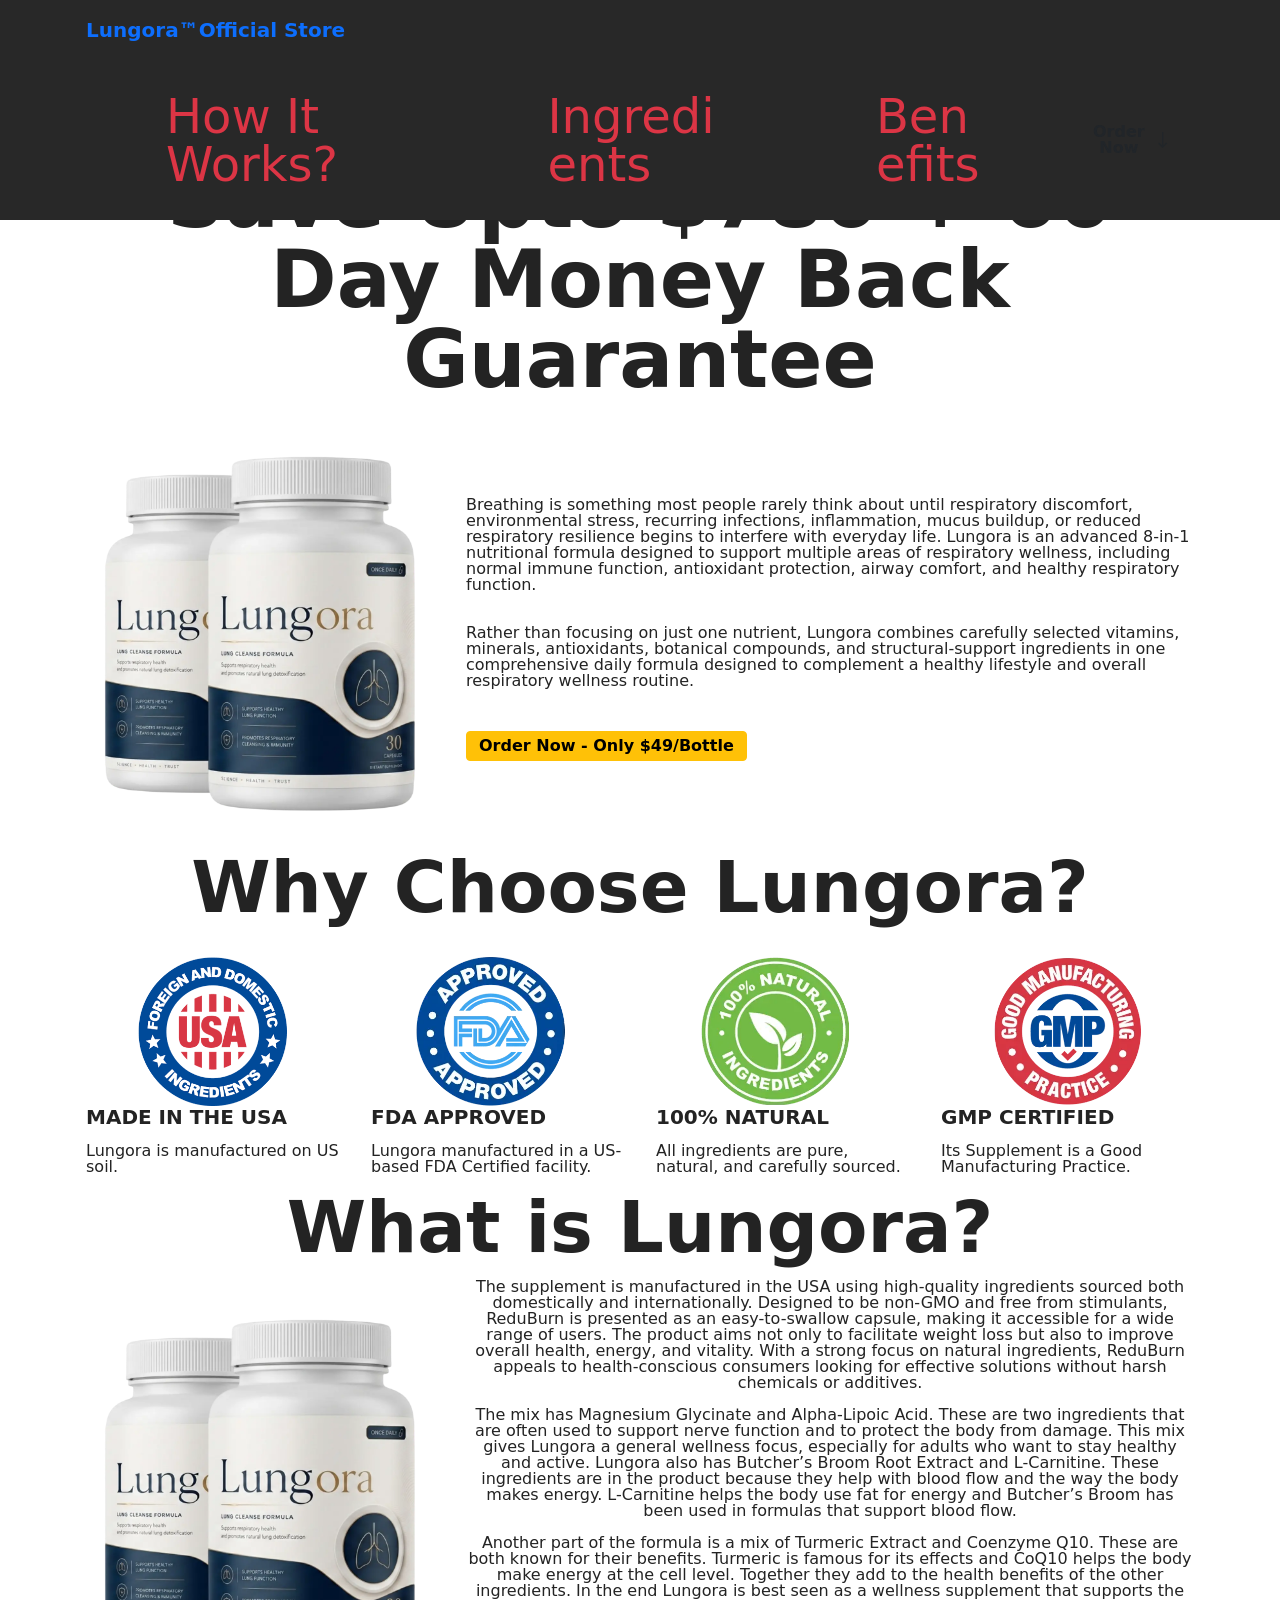
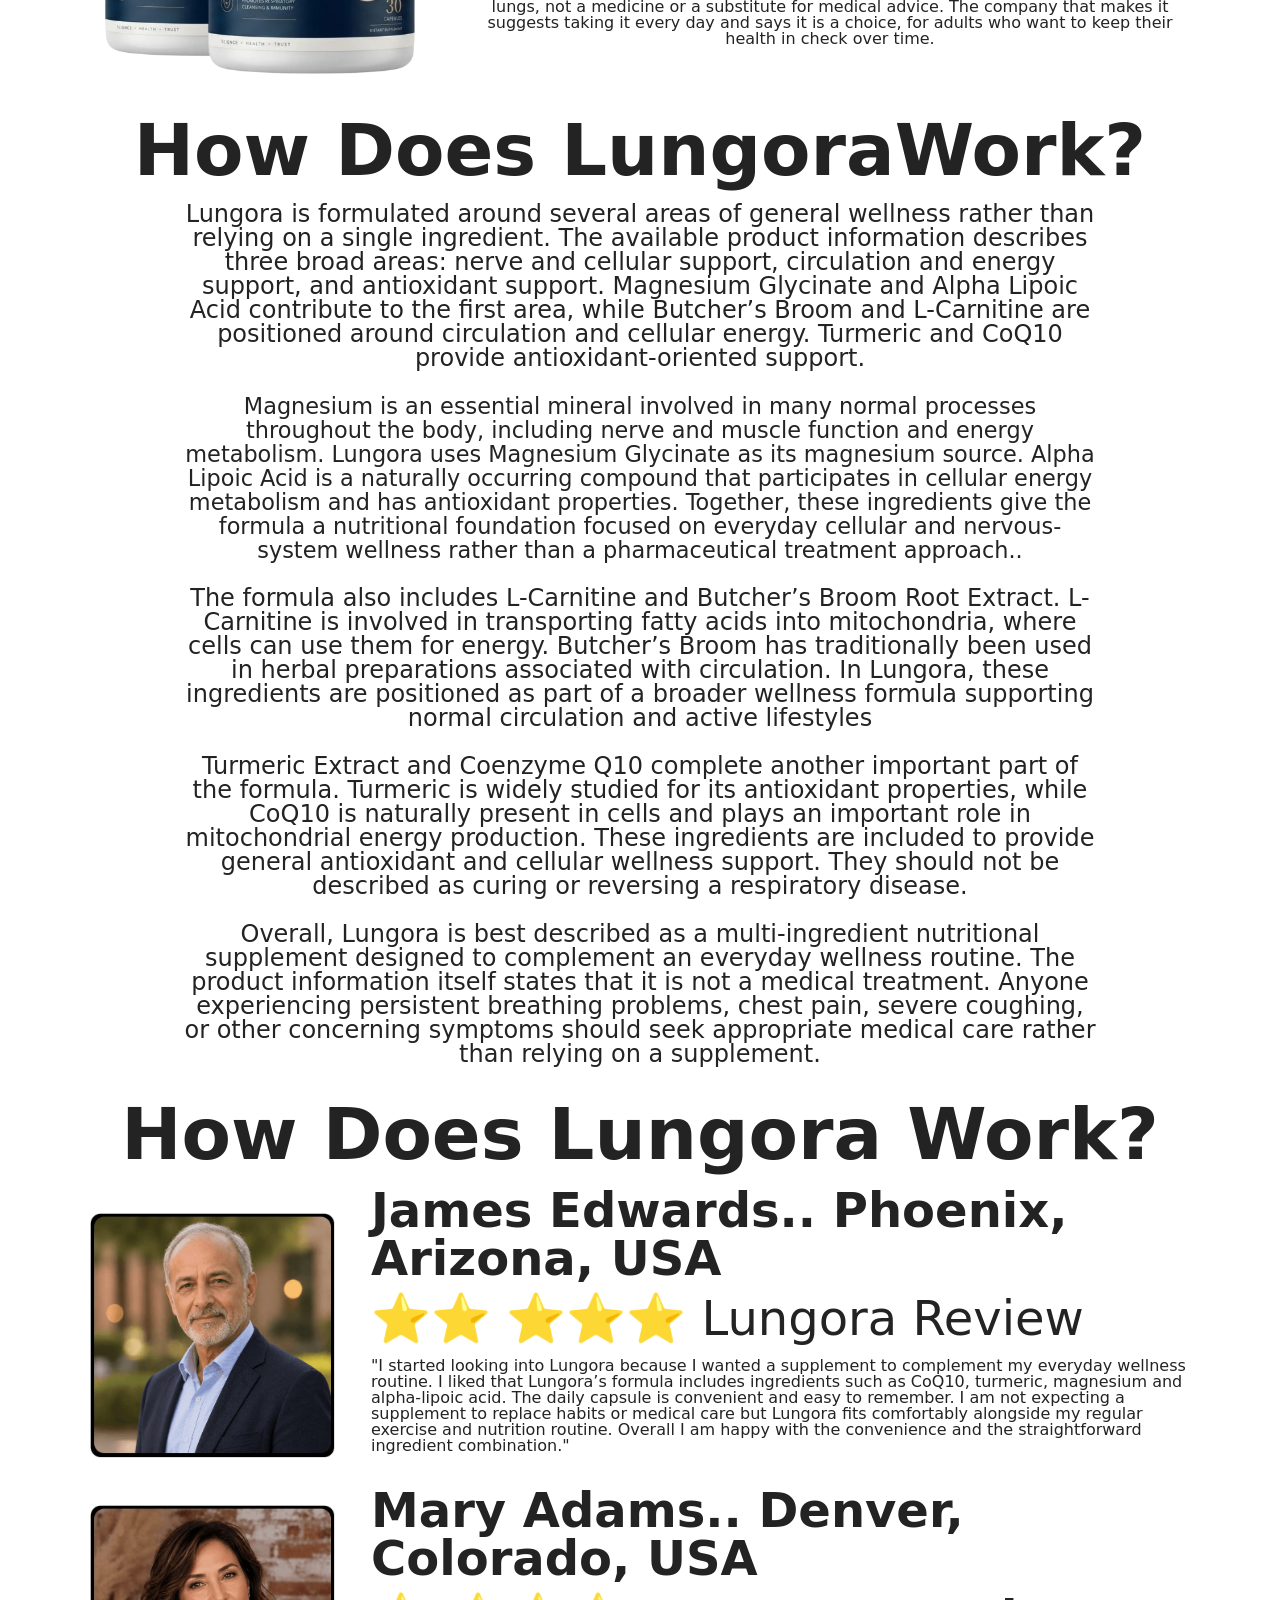
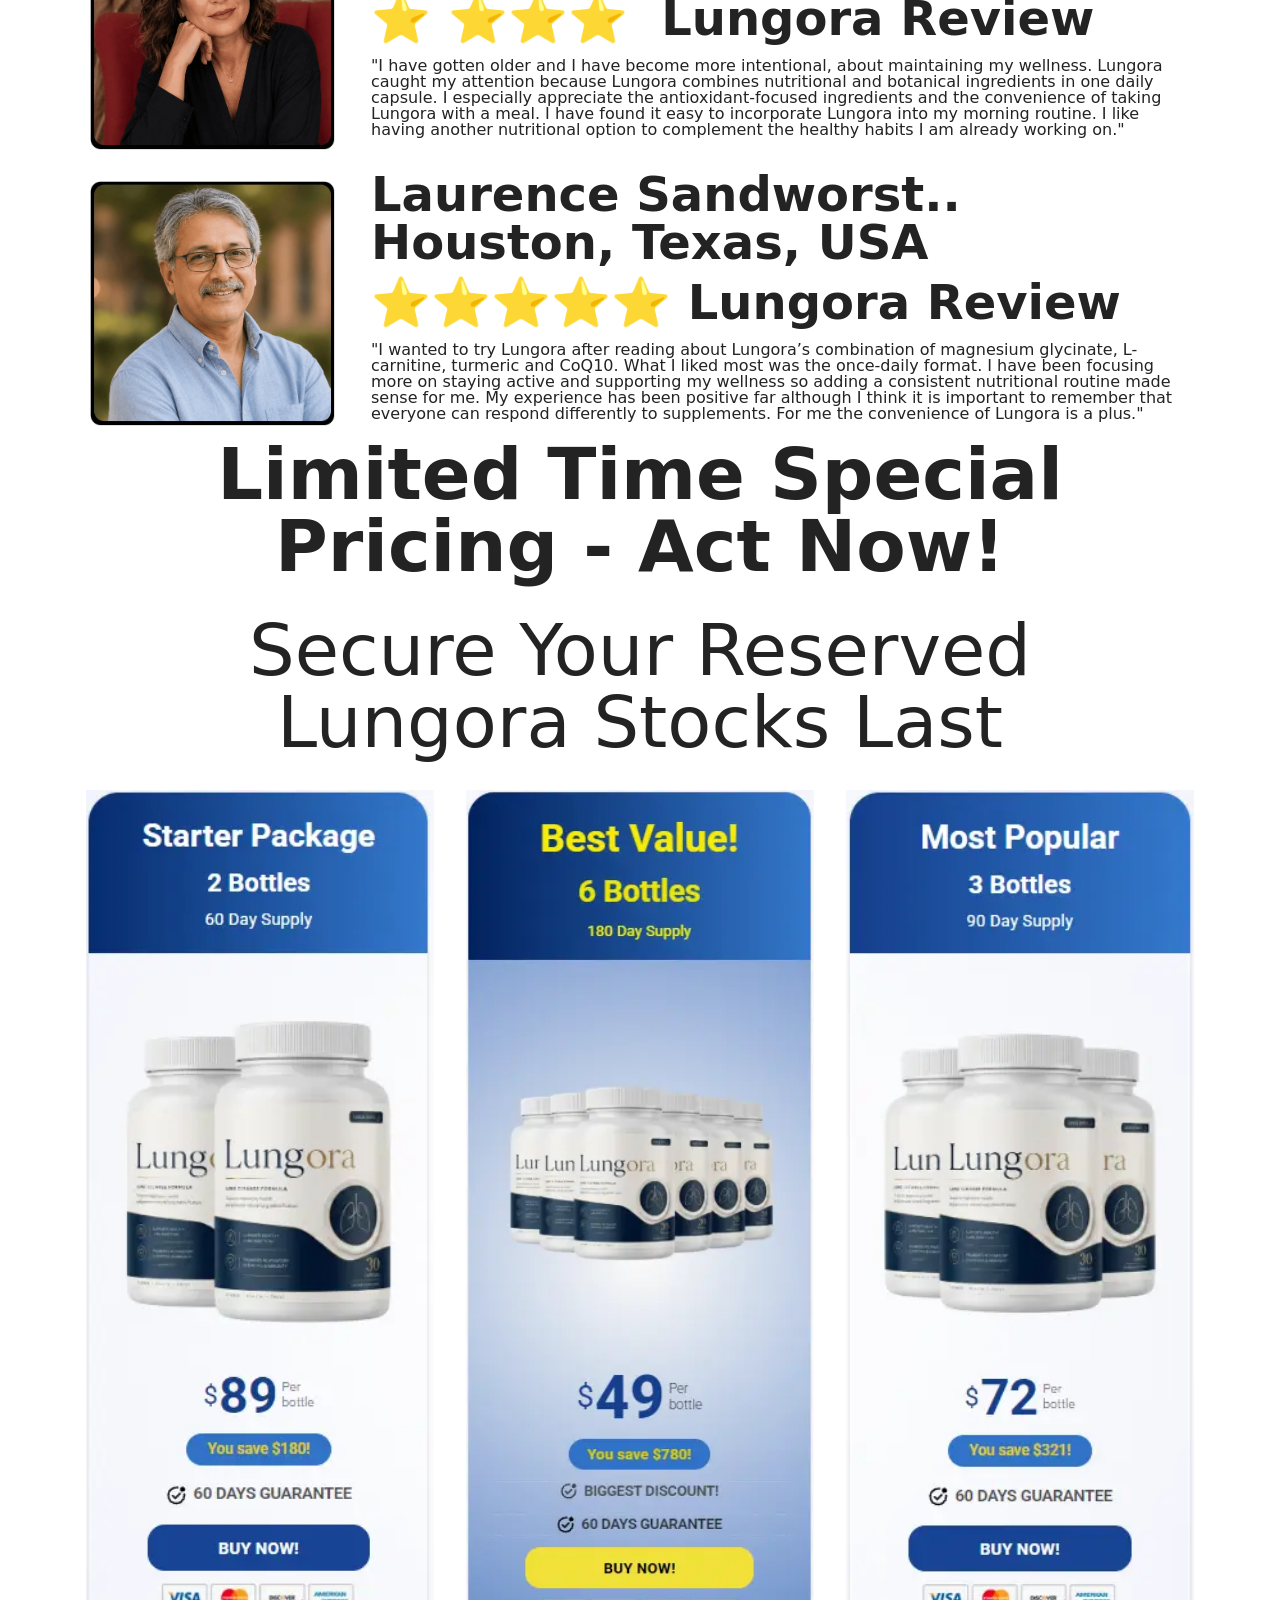
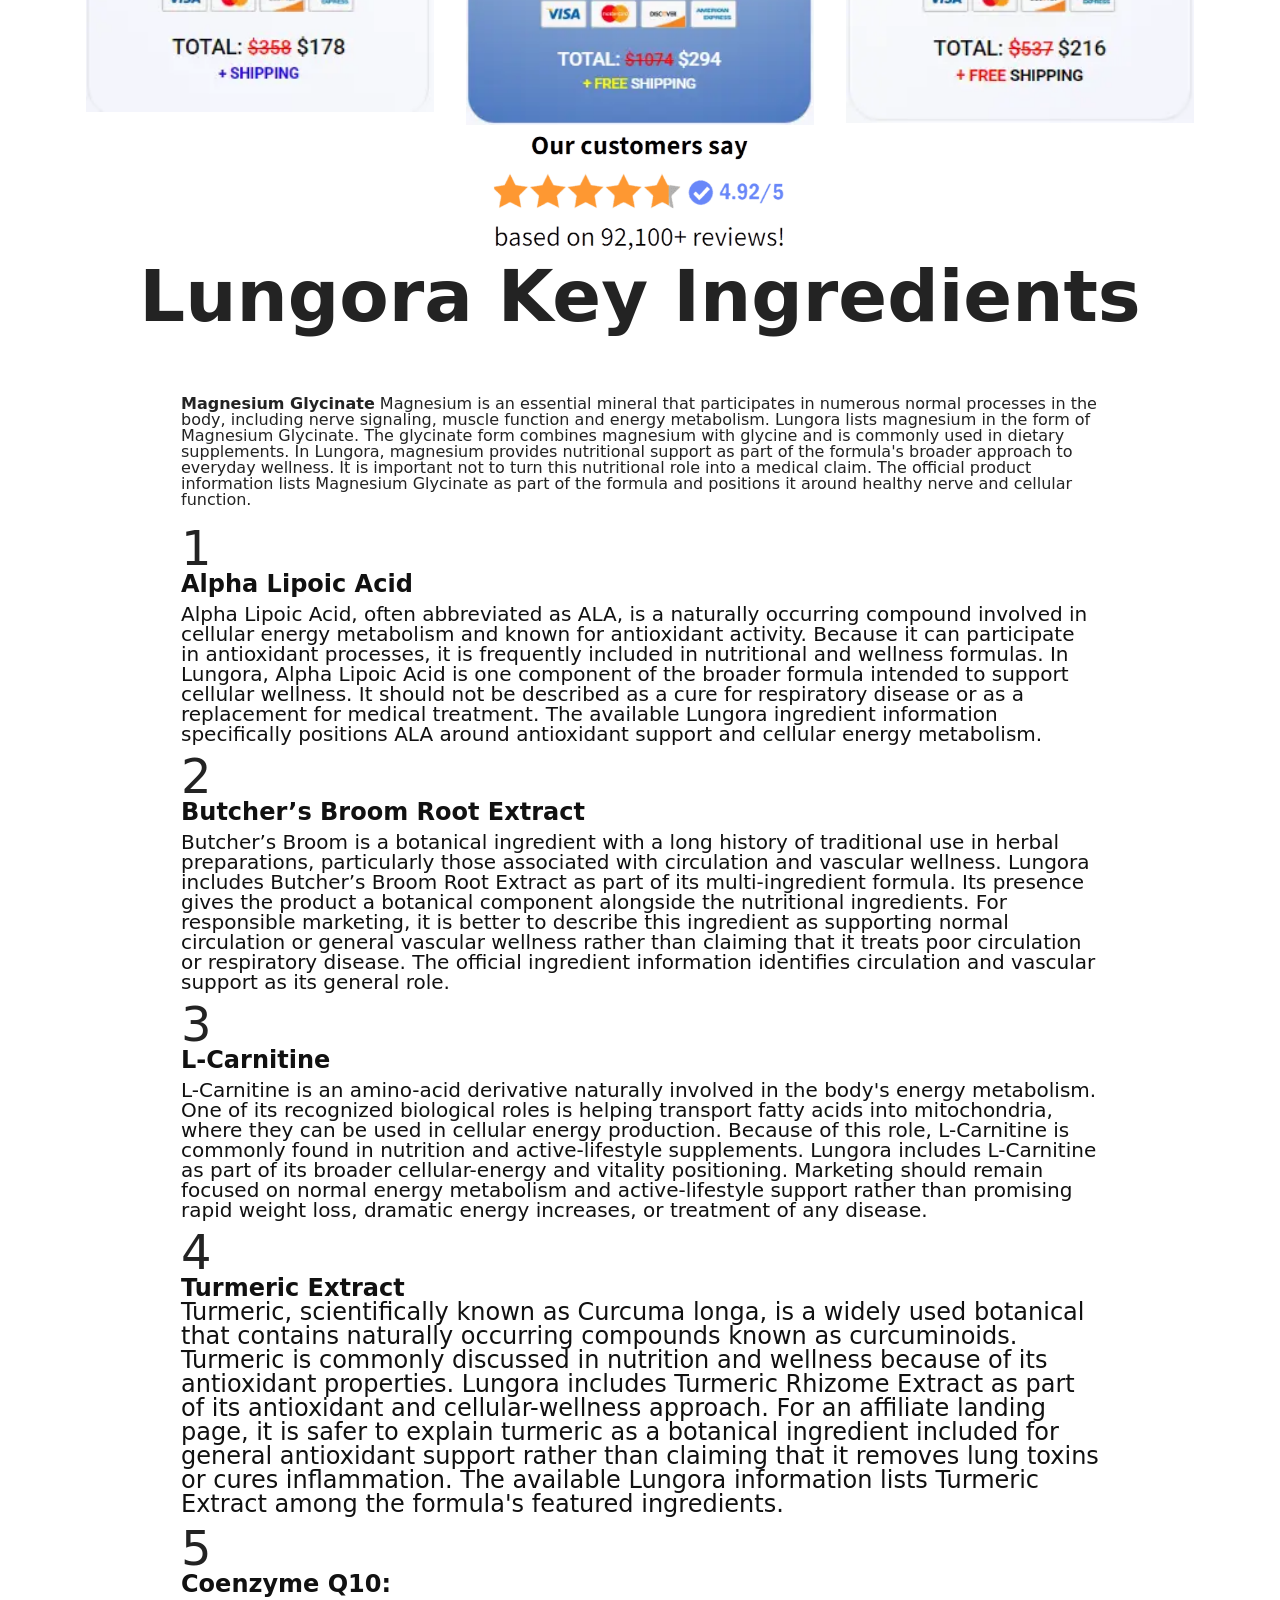
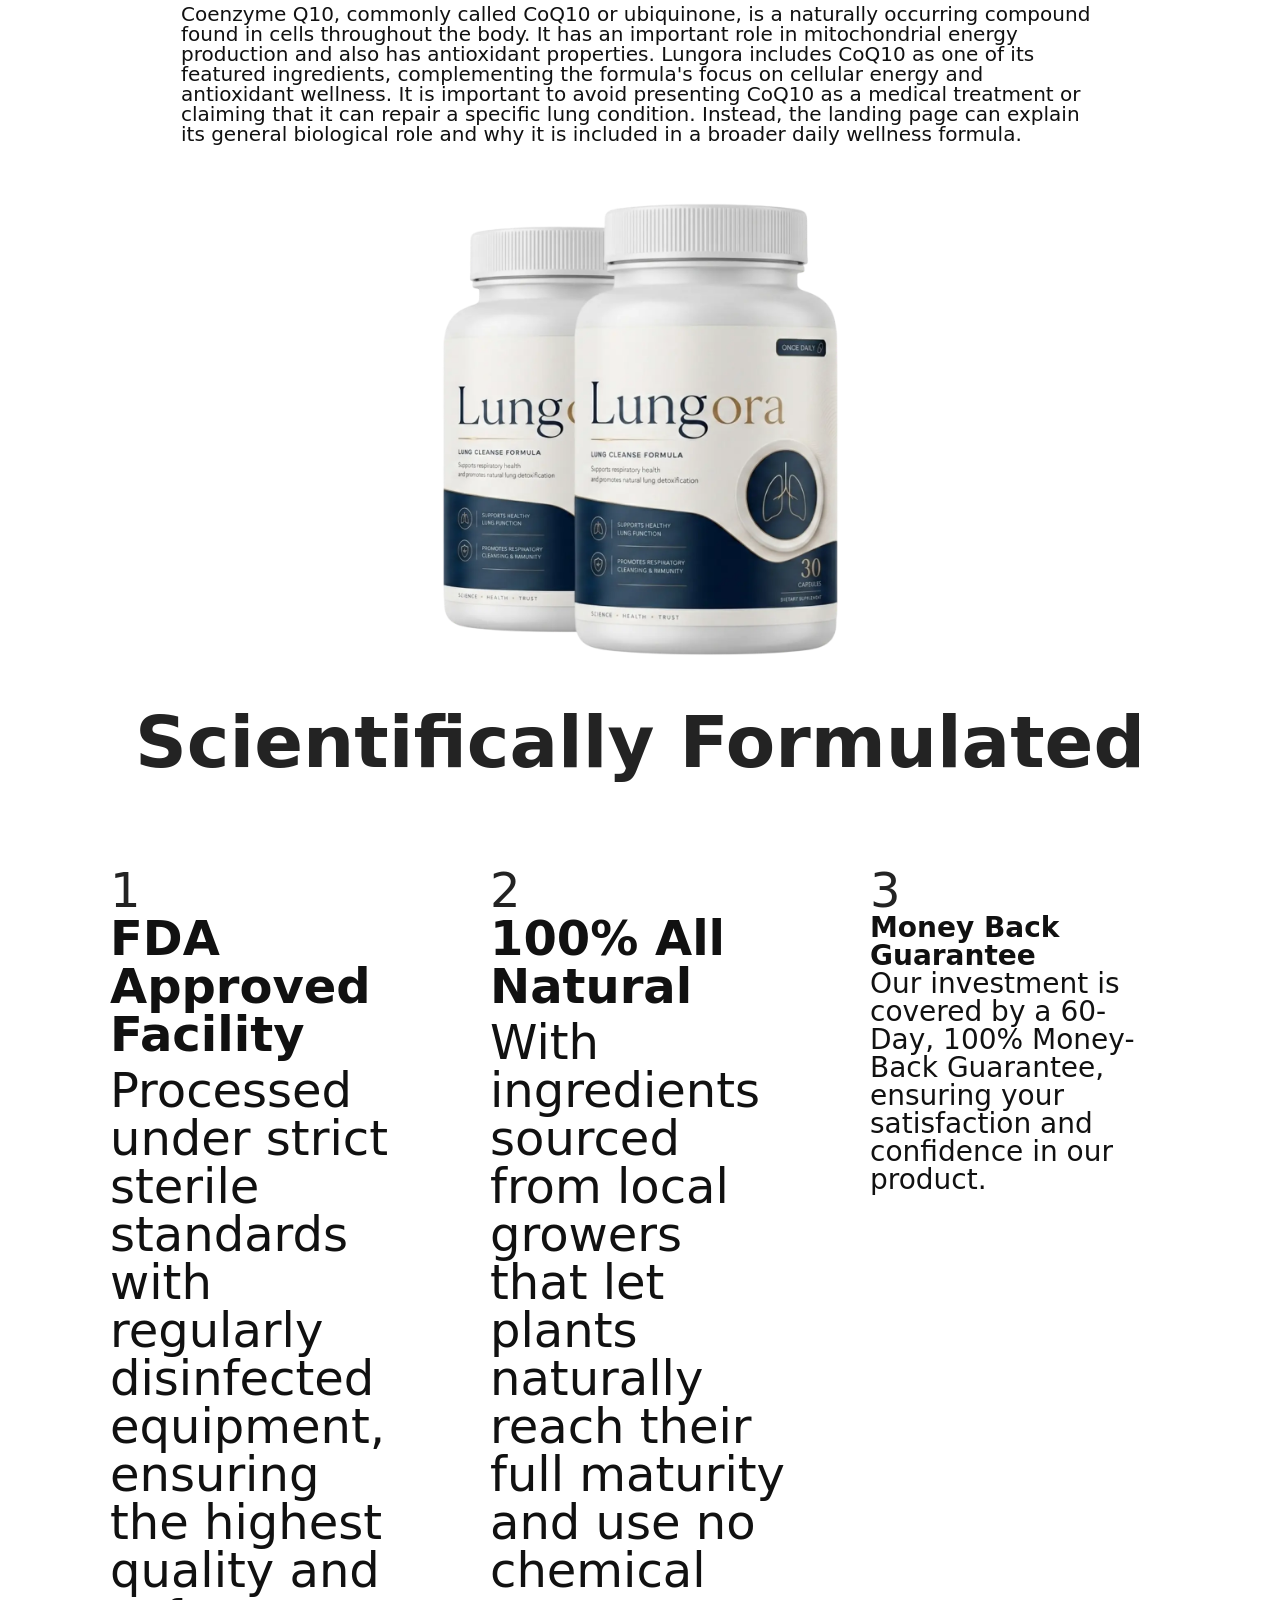
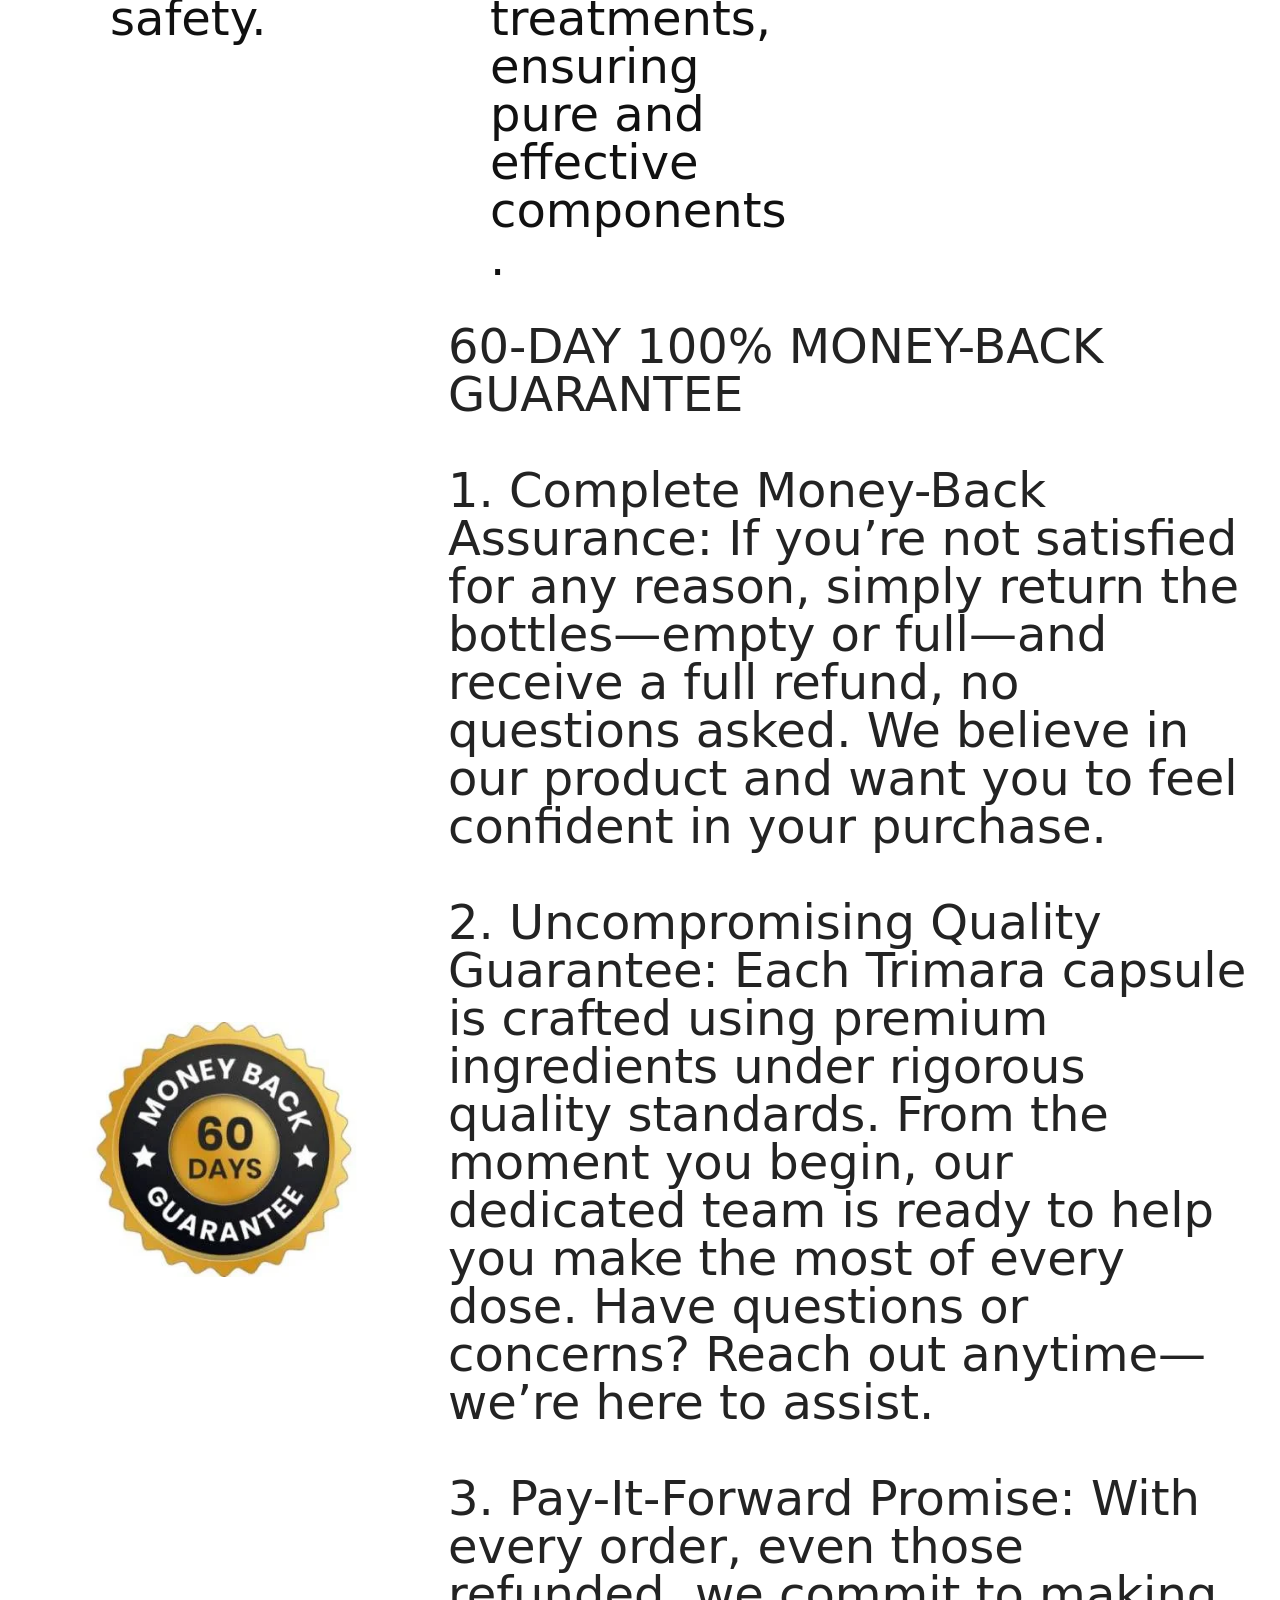
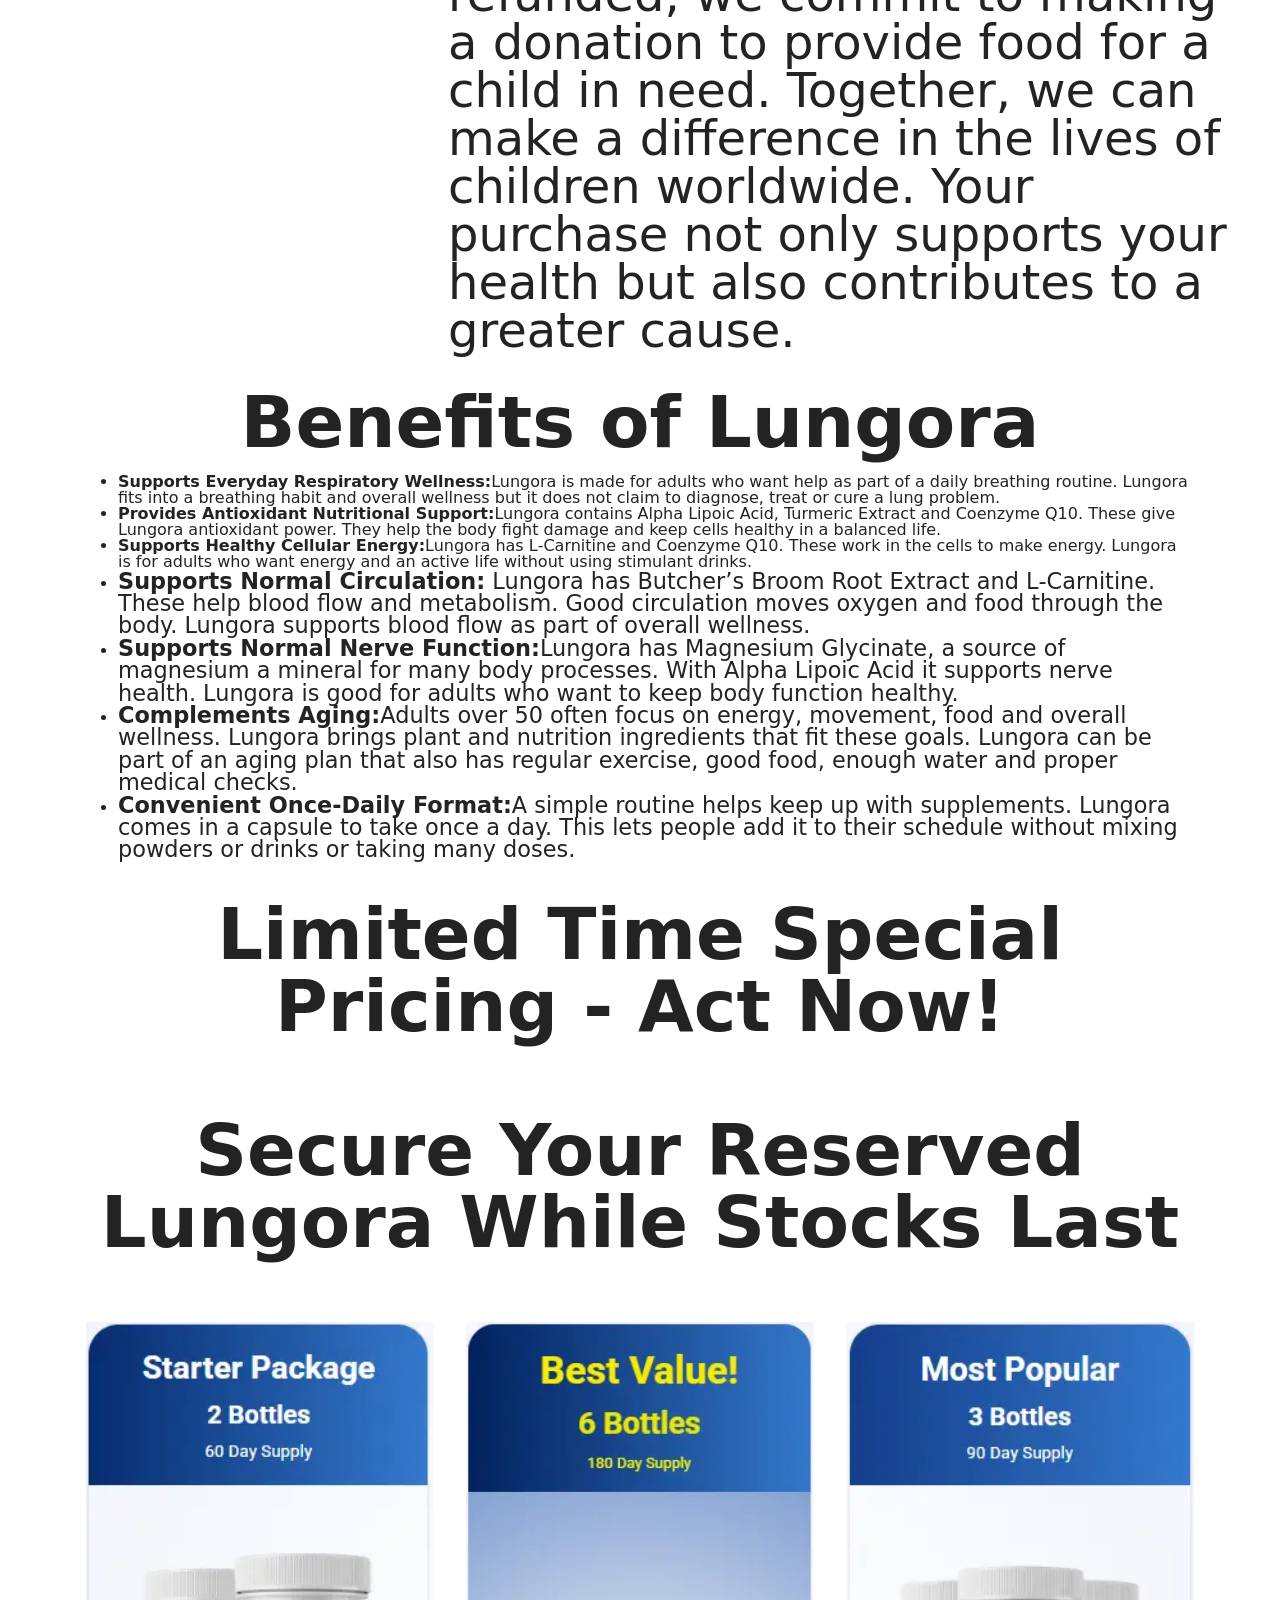
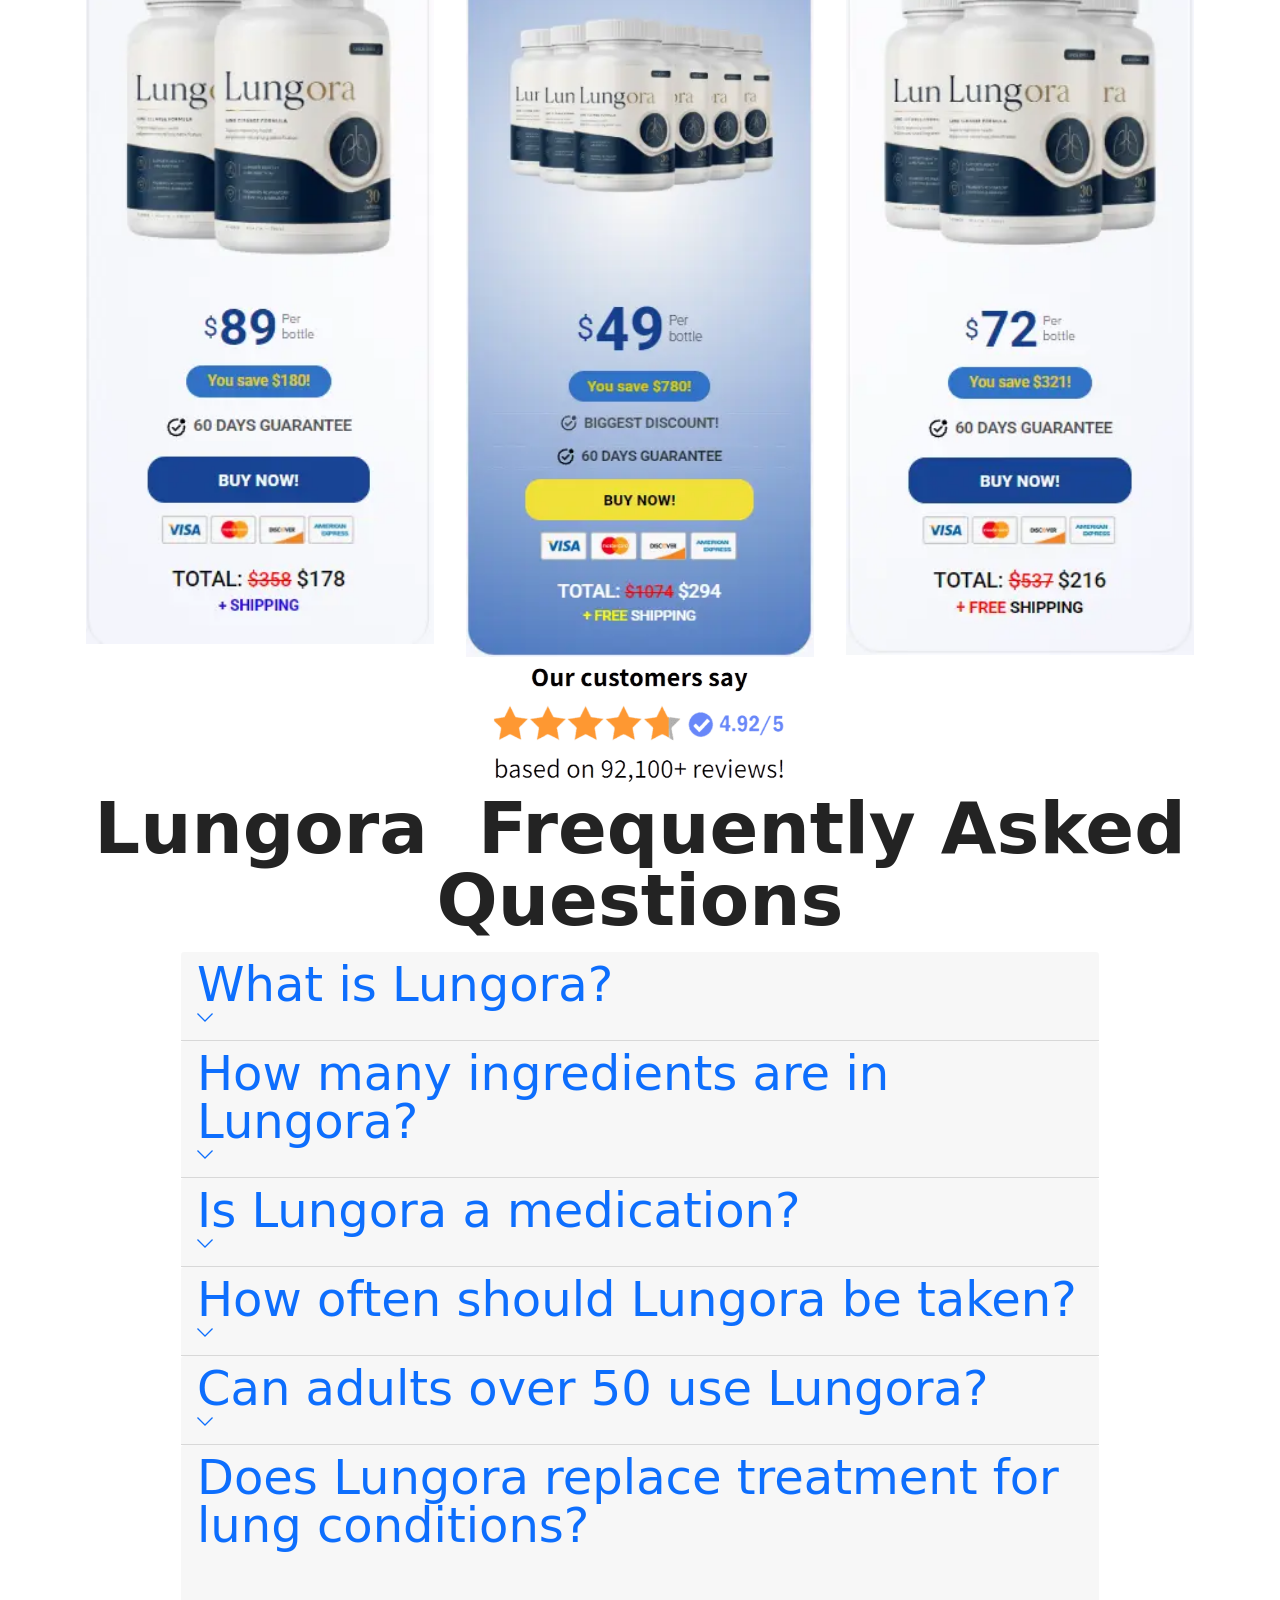
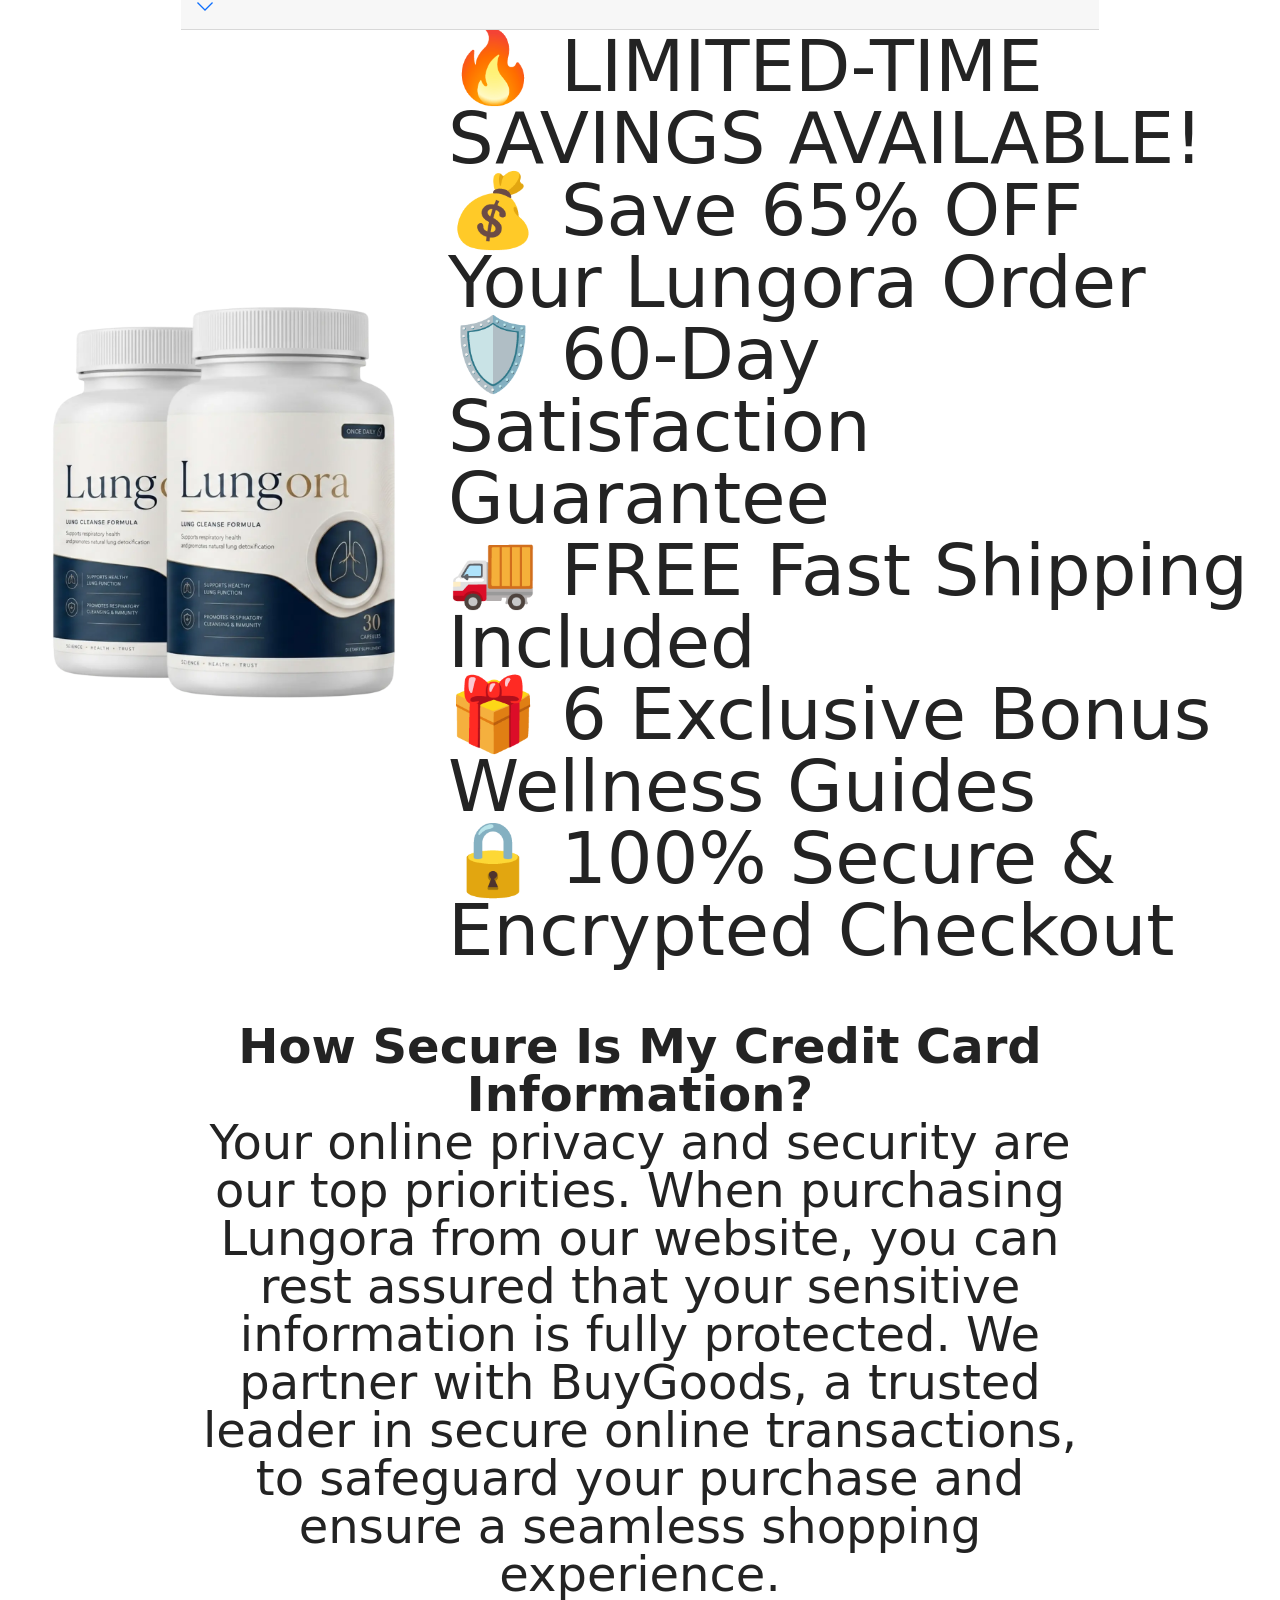
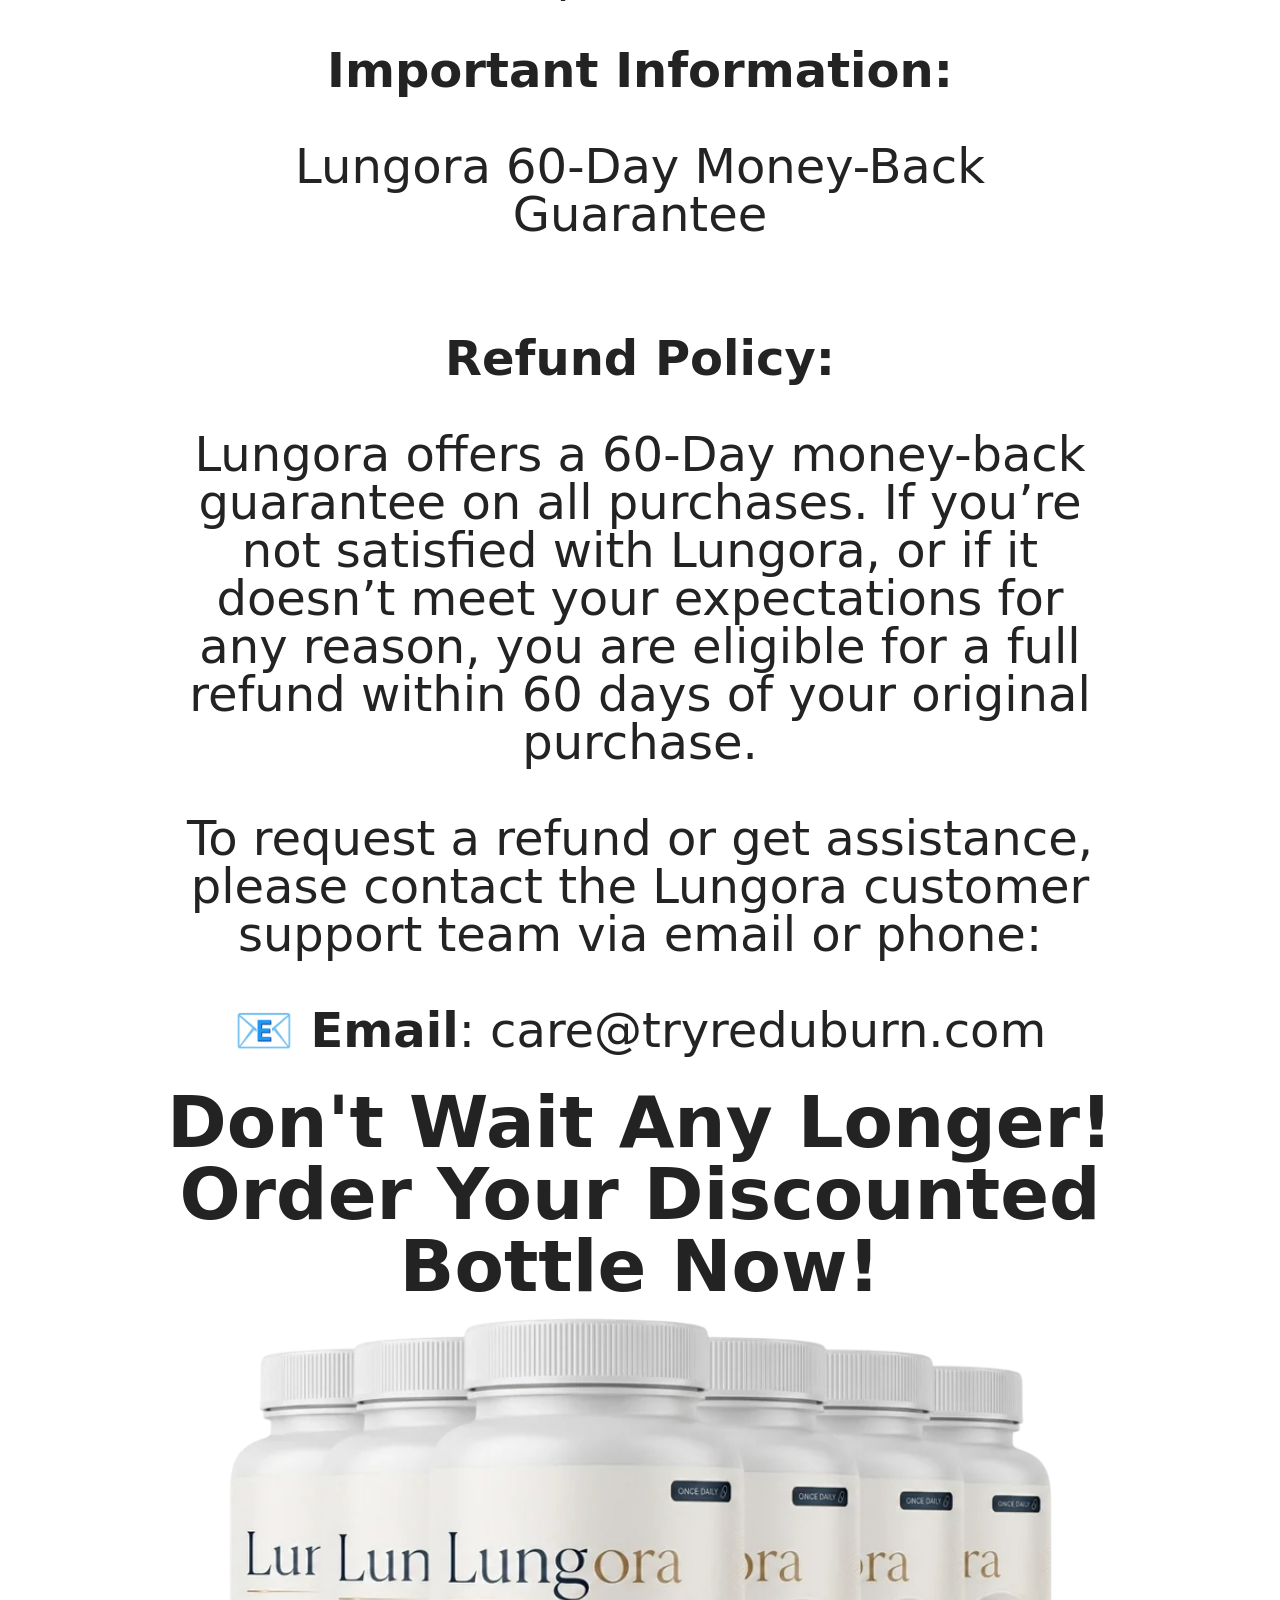
==== commit e73af205: "Update index.html" ====
--- a/index.html
+++ b/index.html
@@ -22,10 +22,10 @@
   <link rel="stylesheet" href="assets/theme/css/style.css">
   <link rel="preload" href="https://fonts.googleapis.com/css?family=Jost:100,200,300,400,500,600,700,800,900,100i,200i,300i,400i,500i,600i,700i,800i,900i&display=swap" as="style" onload="this.onload=null;this.rel='stylesheet'">
   <noscript><link rel="stylesheet" href="https://fonts.googleapis.com/css?family=Jost:100,200,300,400,500,600,700,800,900,100i,200i,300i,400i,500i,600i,700i,800i,900i&display=swap"></noscript>
-  <link rel="preload" as="style" href="assets/mobirise/css/mbr-additional.css?v=HSyHmF"><link rel="stylesheet" href="assets/mobirise/css/mbr-additional.css?v=HSyHmF" type="text/css">
-
-  
-  
+<meta name="msvalidate.01" content="BFED78960371397816FDB9212DADB8CB" />
+	<meta name="google-site-verification" content="ojwFFrobrEAdesm8oLR1VNvsSXICQItrODOj1nC4V70" />
+
+	
   <meta name="keywords" content="Lungora LungoraLungora supplement, Lungora pills">
  <meta name="author" content="Lungora">
 		
@@ -1172,8 +1172,8 @@
             </div>
         </div>
     </div>
-</section><section class="display-7" style="padding: 0;align-items: center;justify-content: center;flex-wrap: wrap;    align-content: center;display: flex;position: relative;height: 4rem;"><a href="https://mobiri.se/4415116" style="flex: 1 1;height: 4rem;position: absolute;width: 100%;z-index: 1;"><img alt="" style="height: 4rem;" src="[data-uri]"></a><p style="margin: 0;text-align: center;" class="display-7">&#8204;</p><a style="z-index:1" href="https://mobirise.com/offline-website-builder.html">Offline Website Software</a></section><script src="assets/bootstrap/js/bootstrap.bundle.min.js"></script>  <script src="assets/smoothscroll/smooth-scroll.js"></script>  <script src="assets/ytplayer/index.js"></script>  <script src="assets/dropdown/js/navbar-dropdown.js"></script>  <script src="assets/mbr-switch-arrow/mbr-switch-arrow.js"></script>  <script src="assets/theme/js/script.js"></script>  
+<script src="assets/bootstrap/js/bootstrap.bundle.min.js"></script>  <script src="assets/smoothscroll/smooth-scroll.js"></script>  <script src="assets/ytplayer/index.js"></script>  <script src="assets/dropdown/js/navbar-dropdown.js"></script>  <script src="assets/mbr-switch-arrow/mbr-switch-arrow.js"></script>  <script src="assets/theme/js/script.js"></script>  
   
   
 </body>
-</html>+</html>
